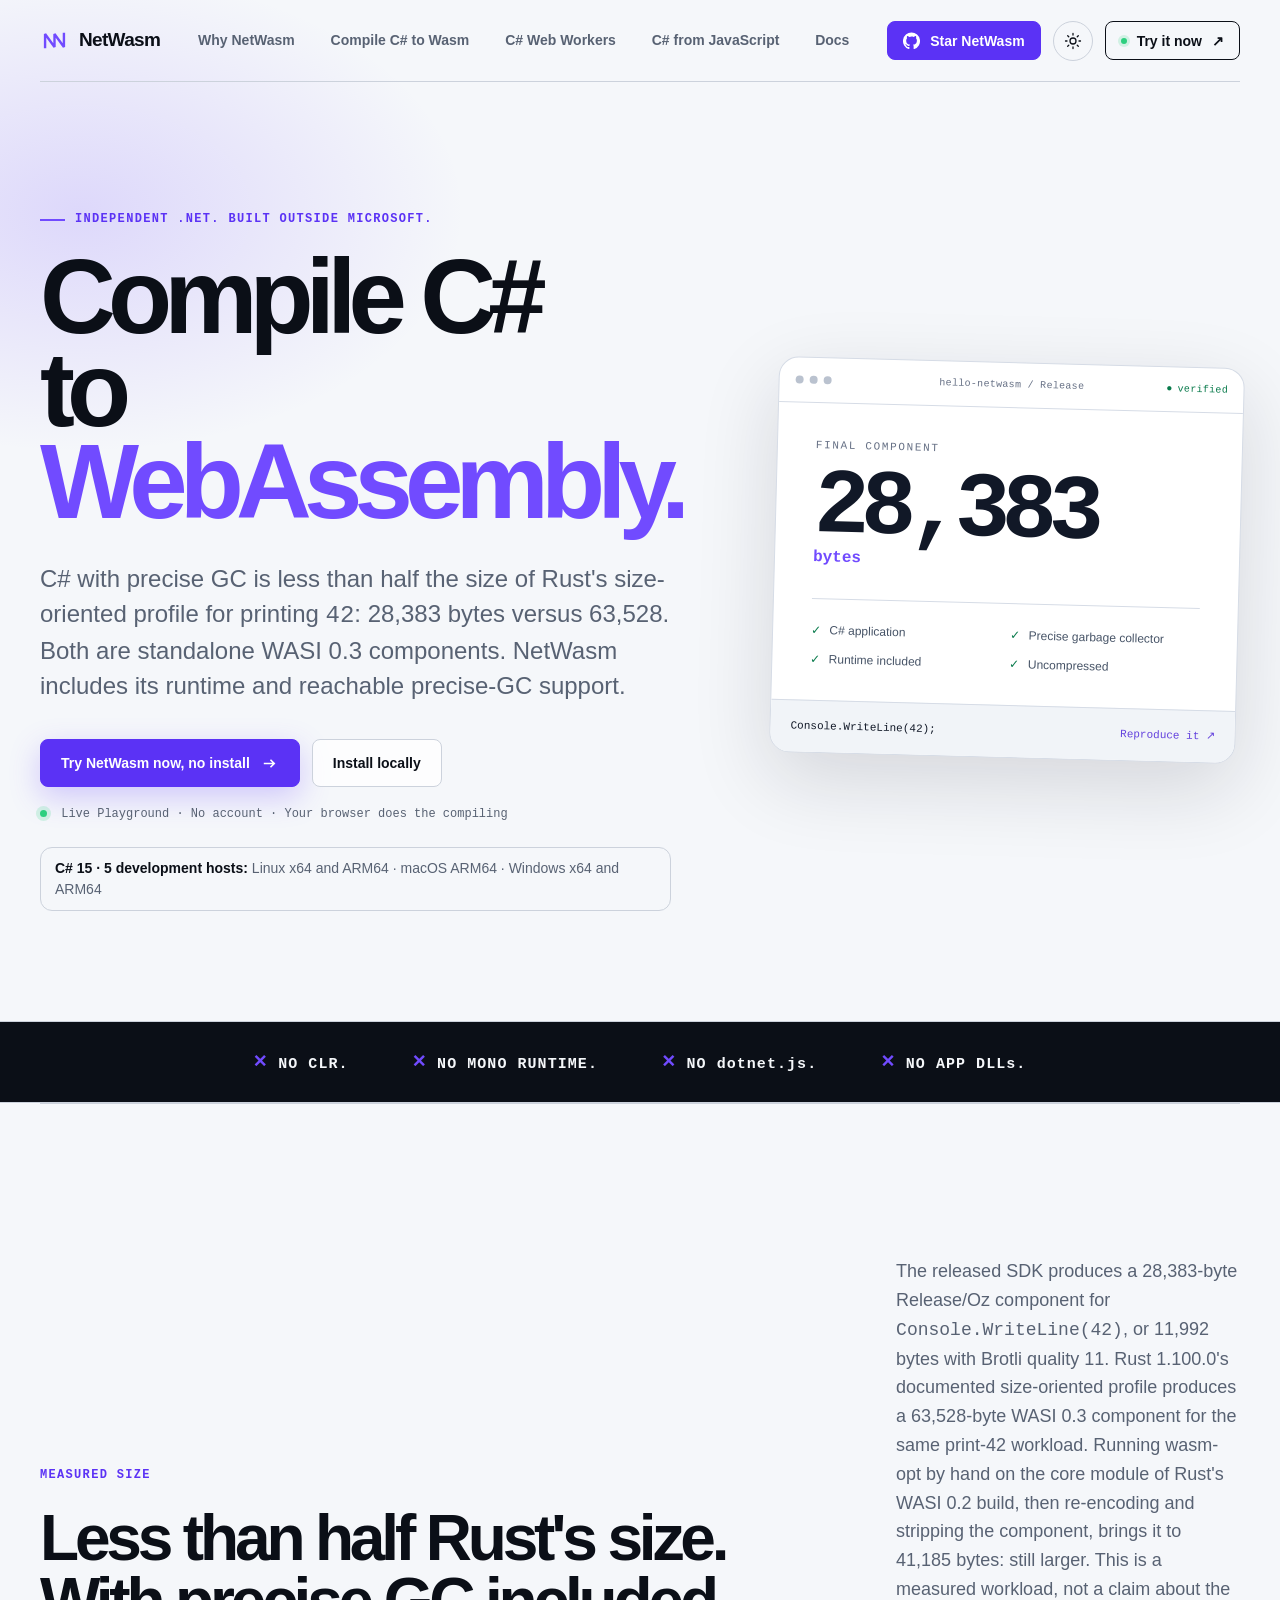
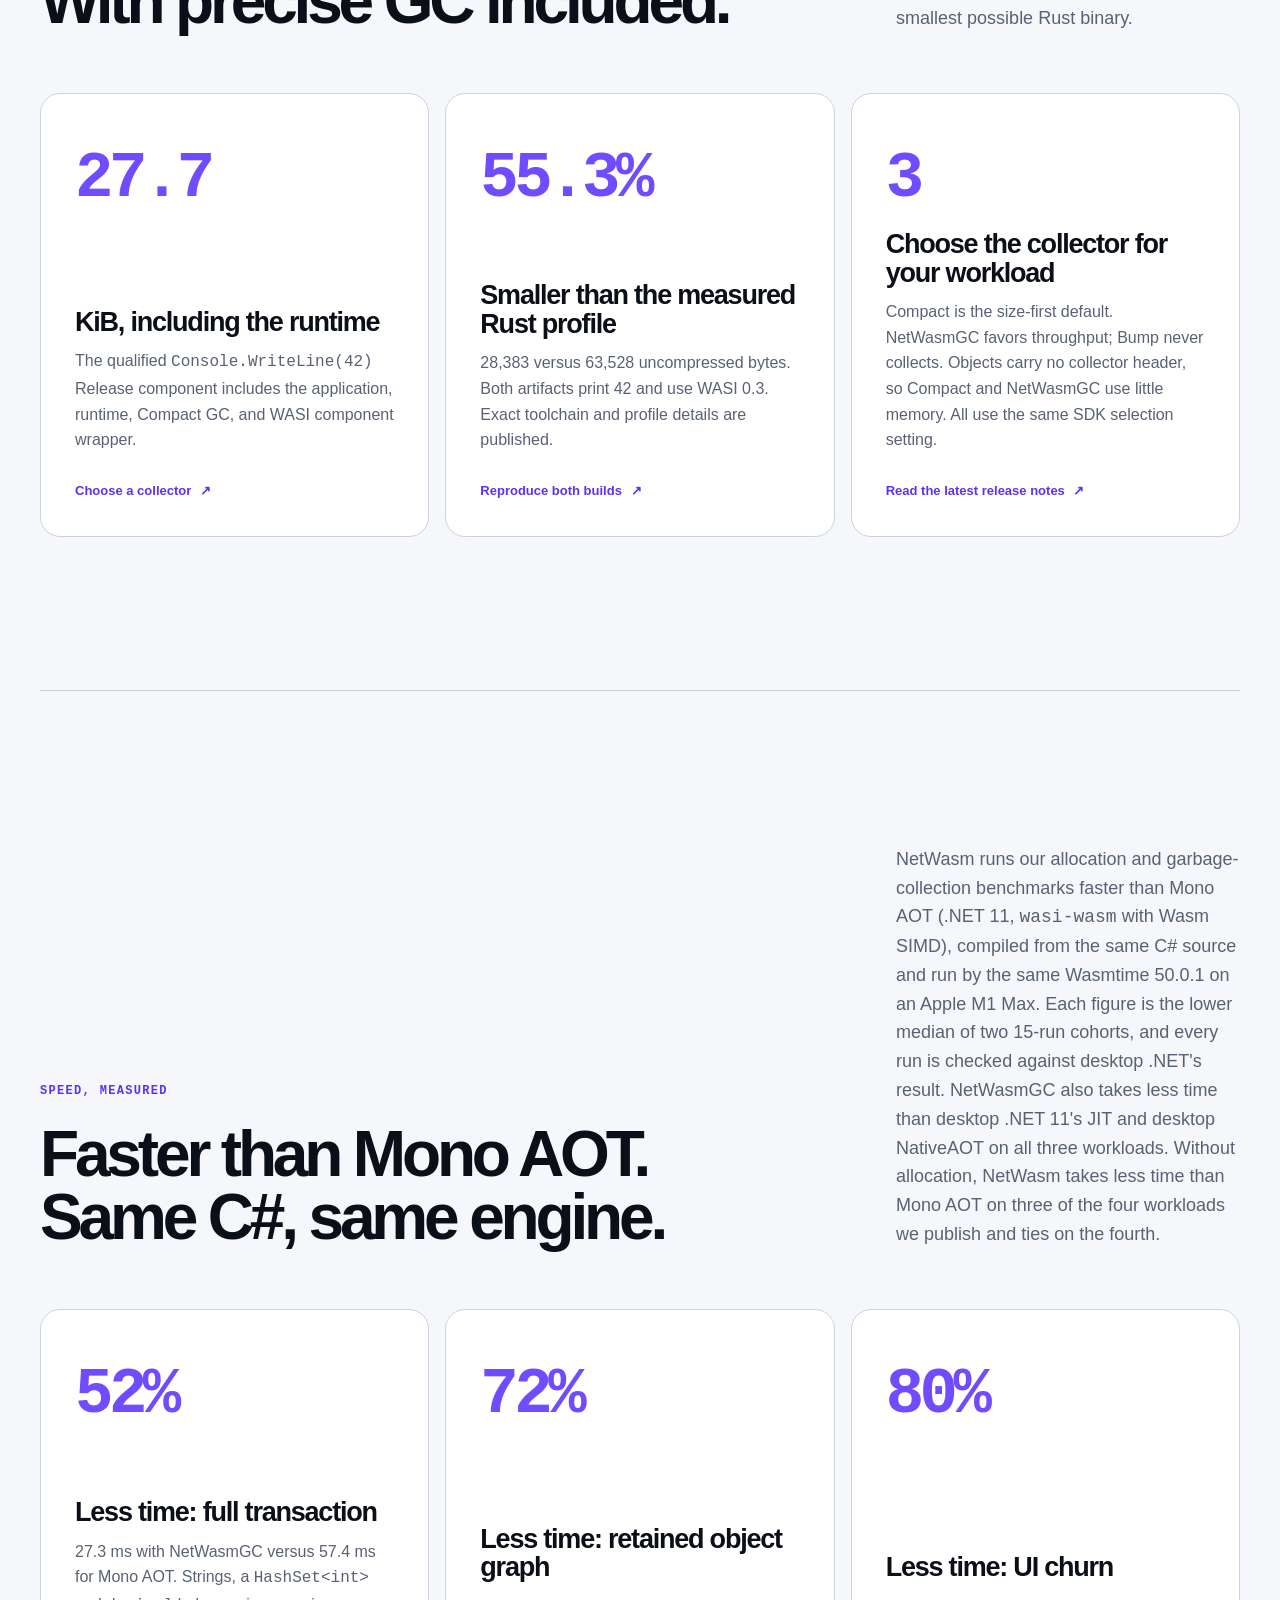
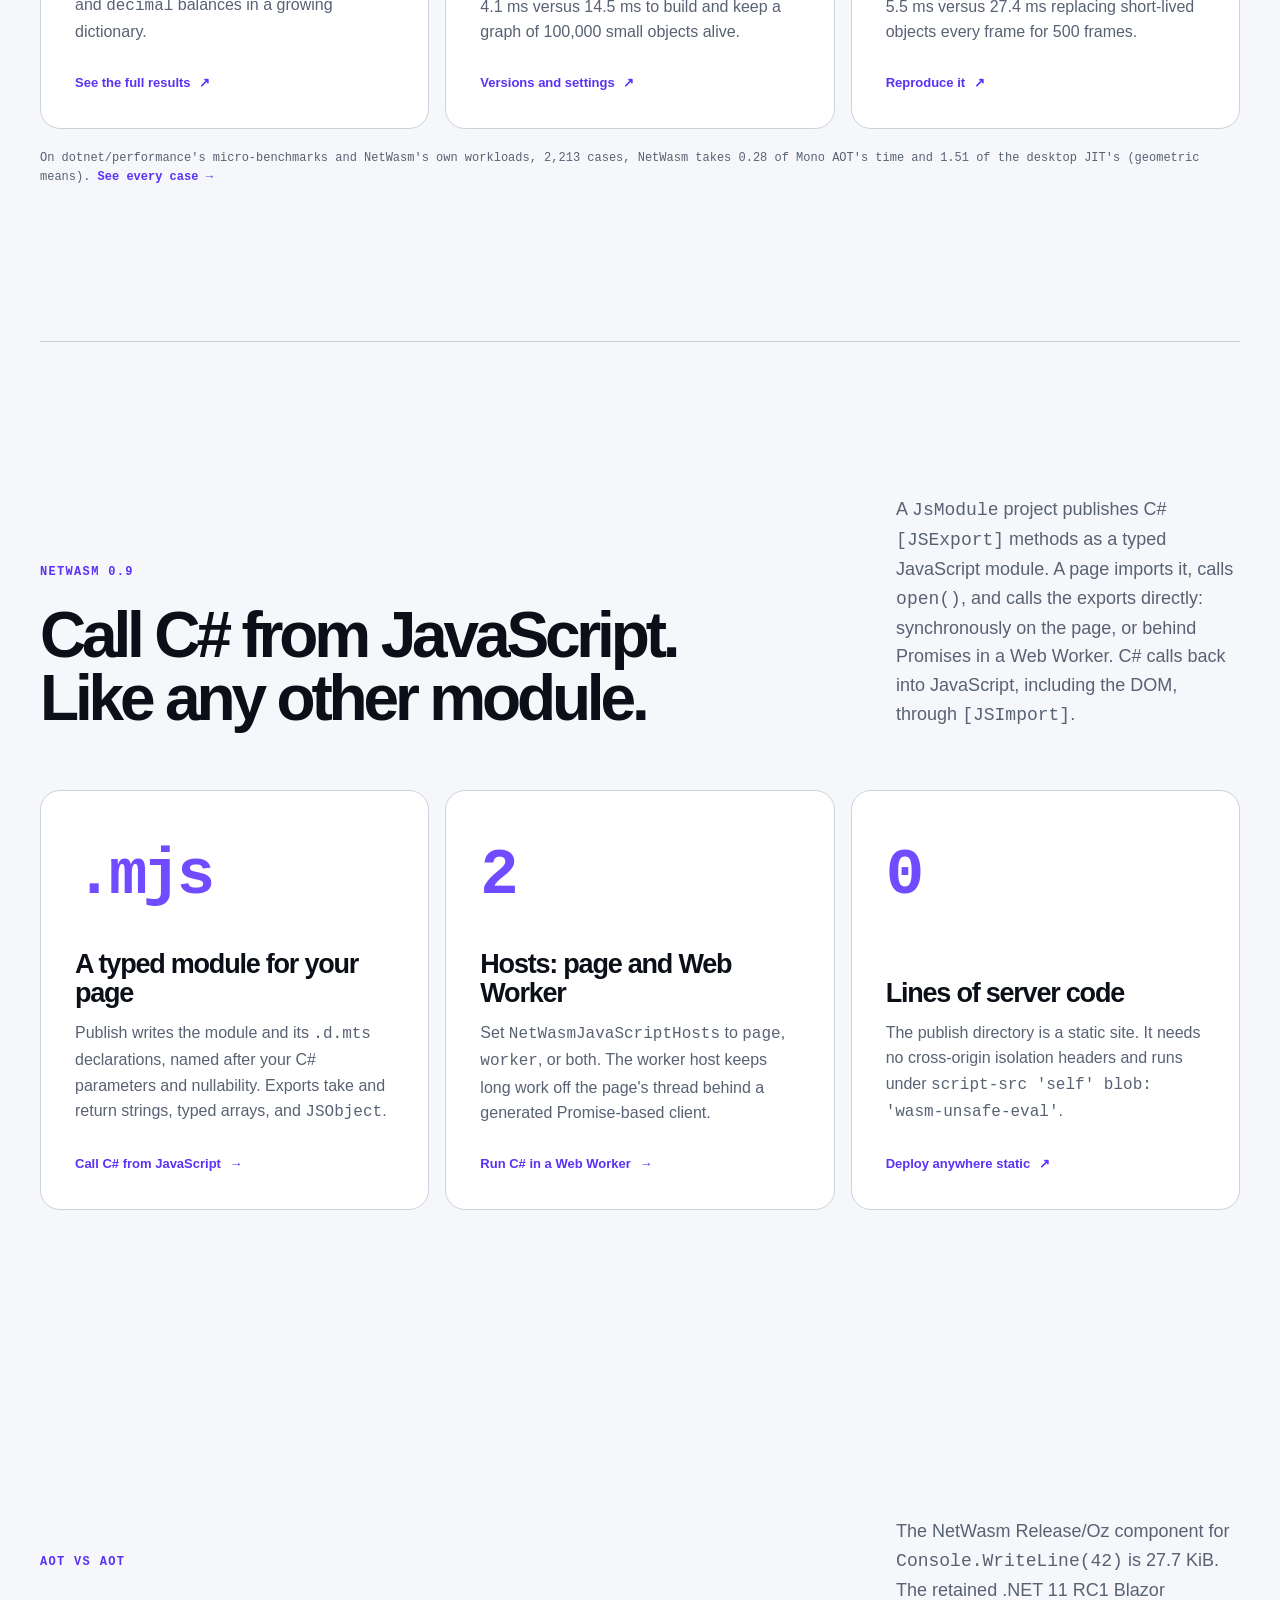
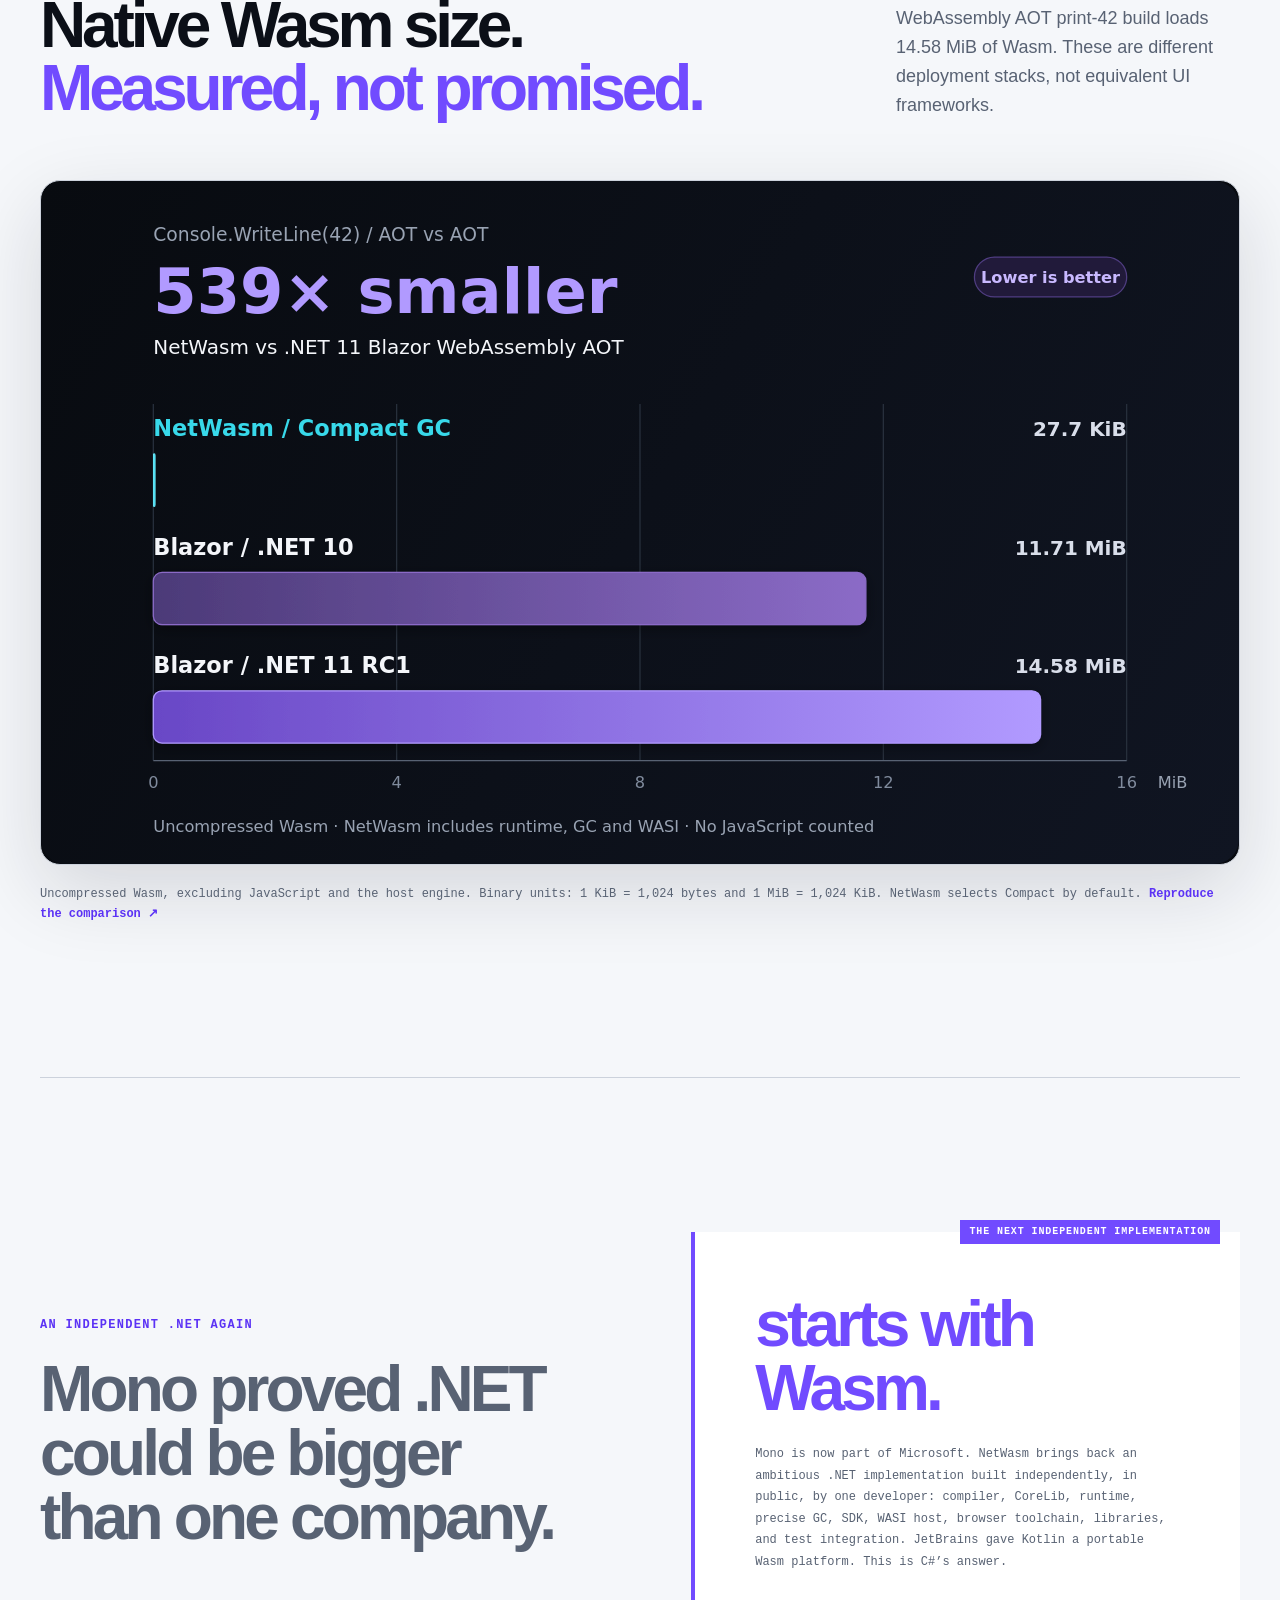
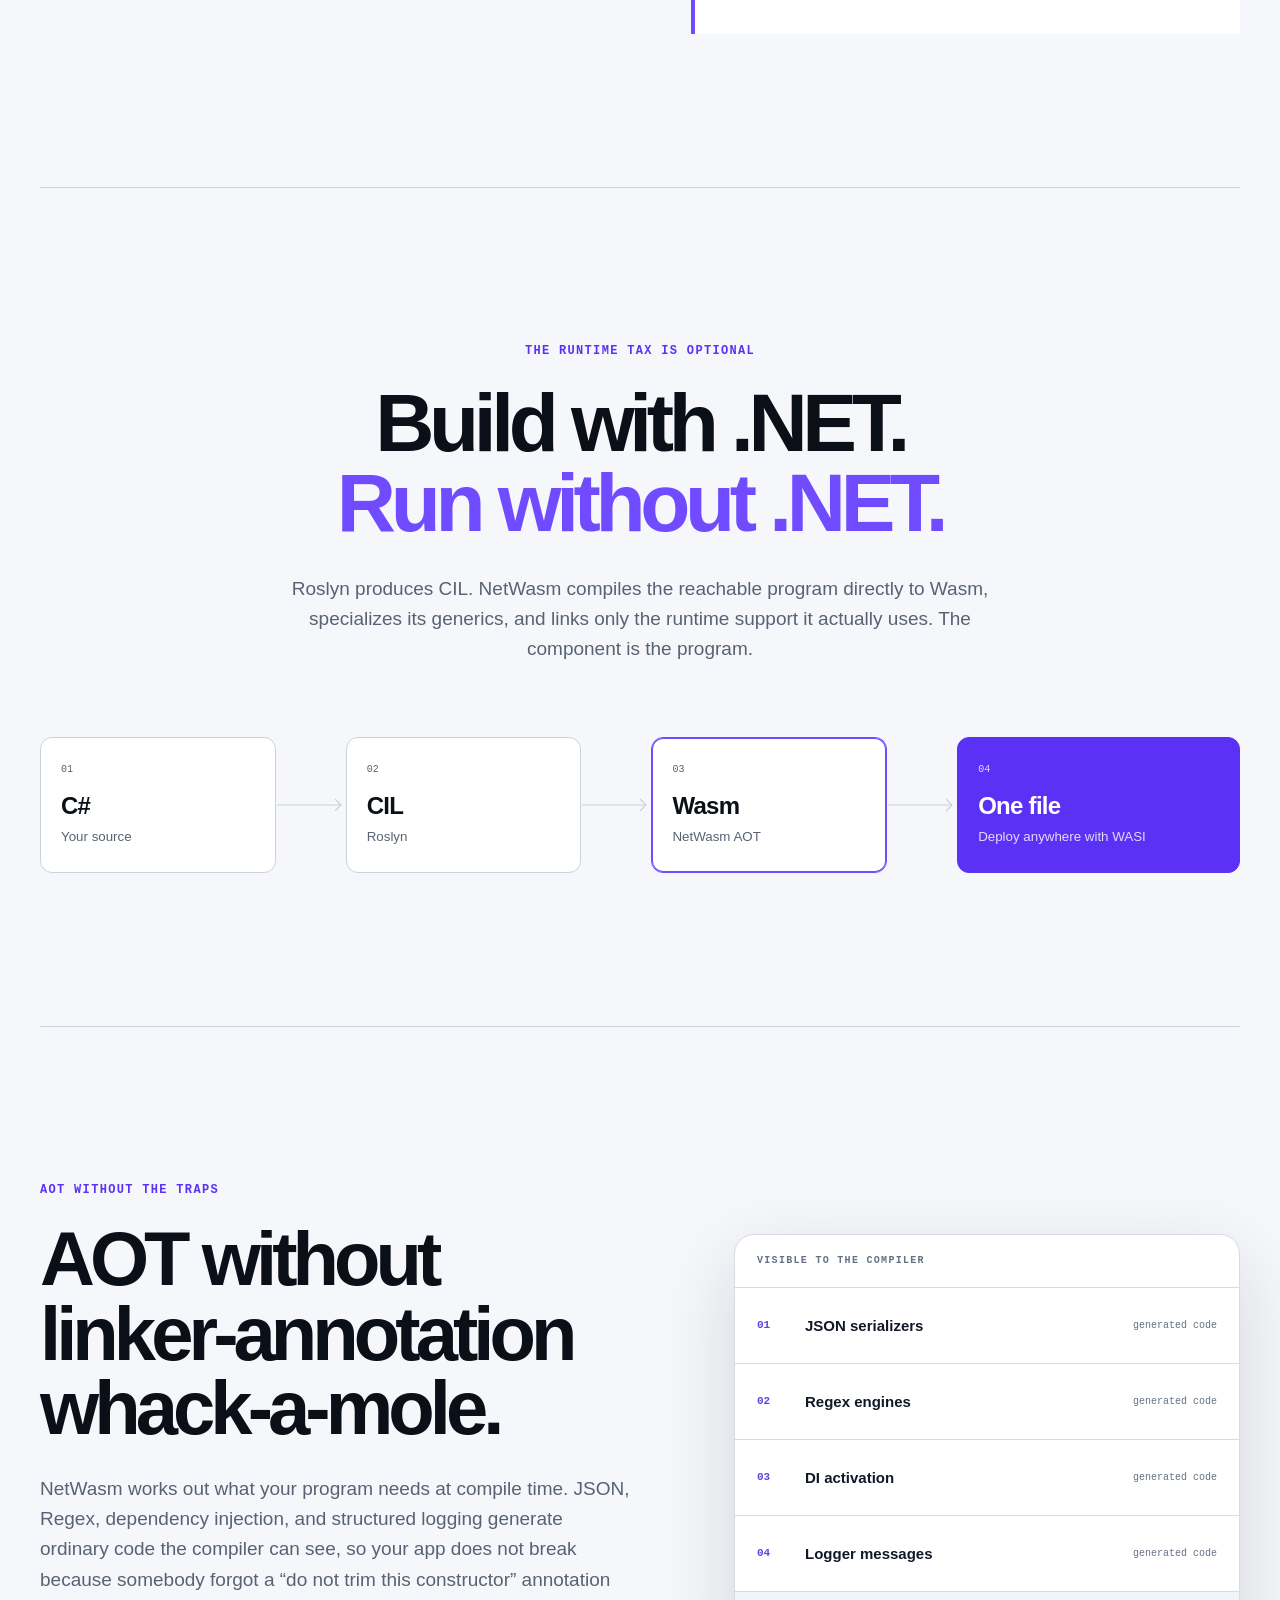
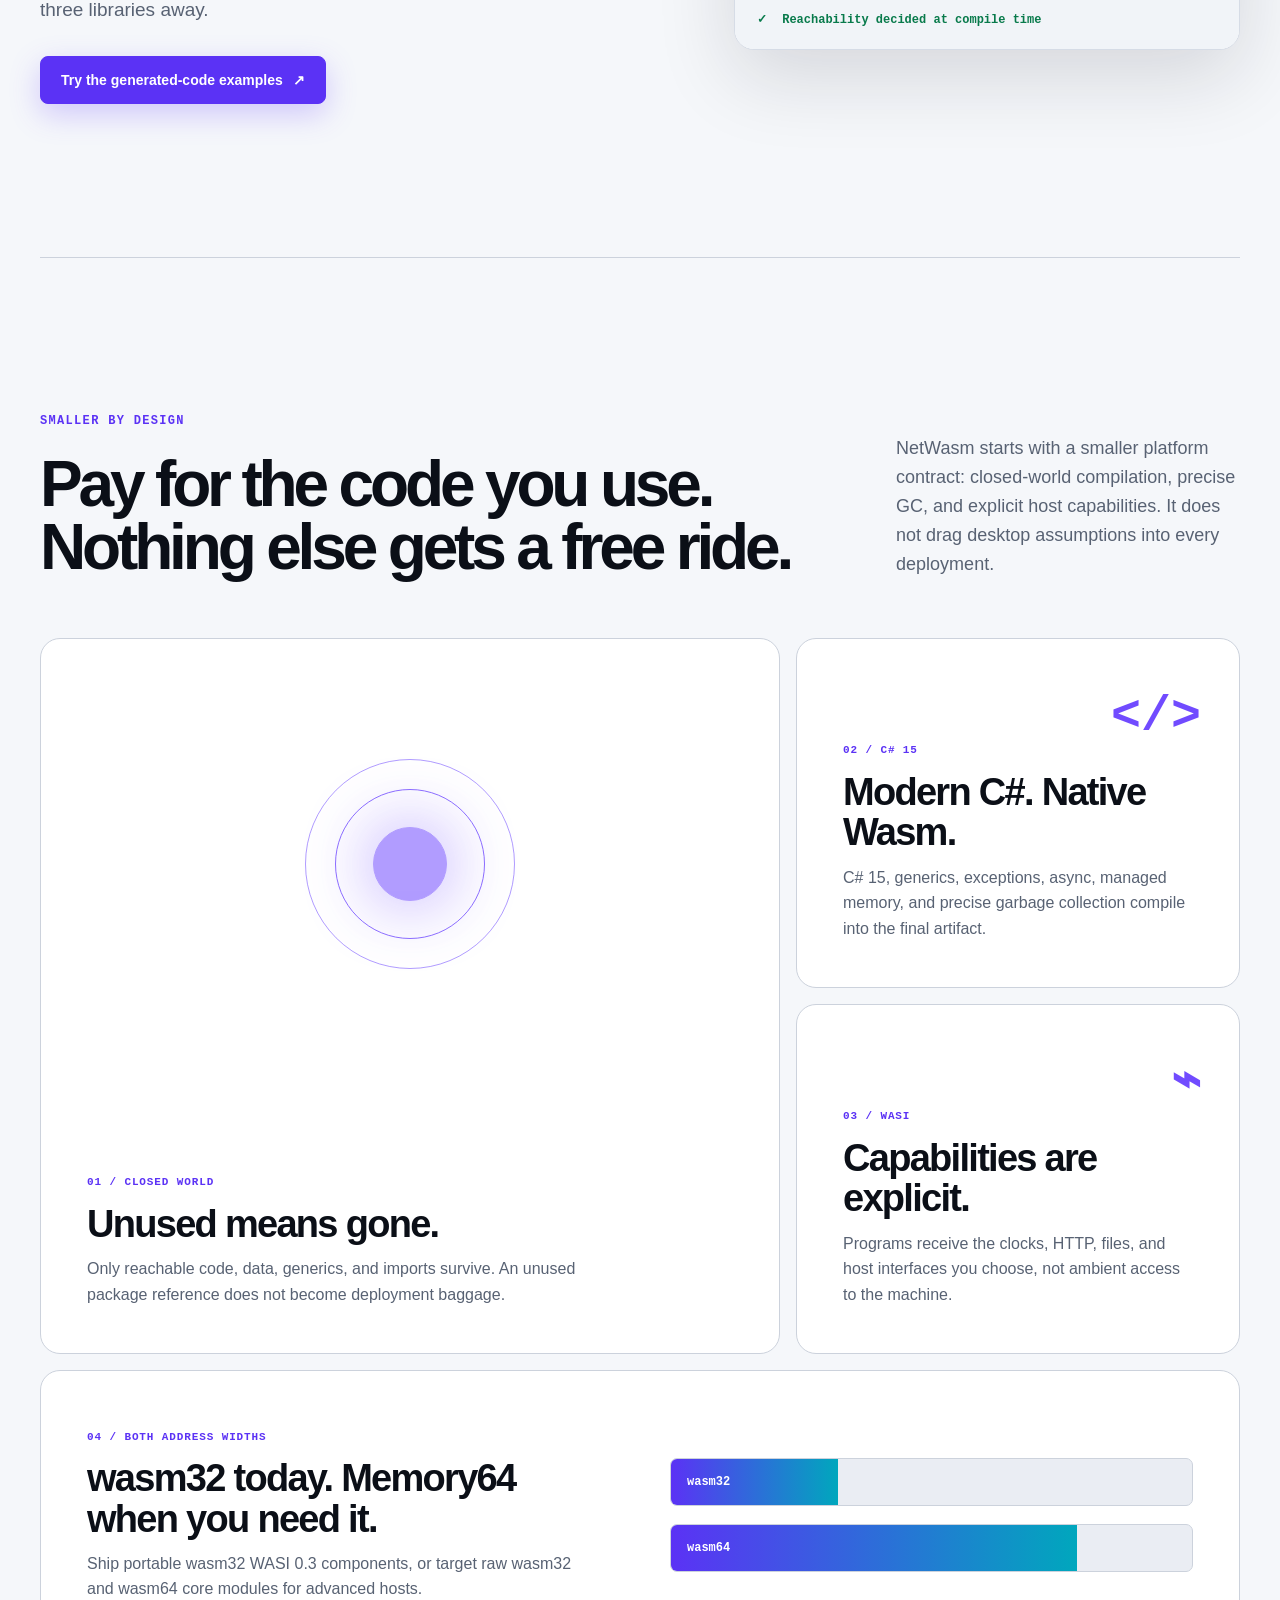
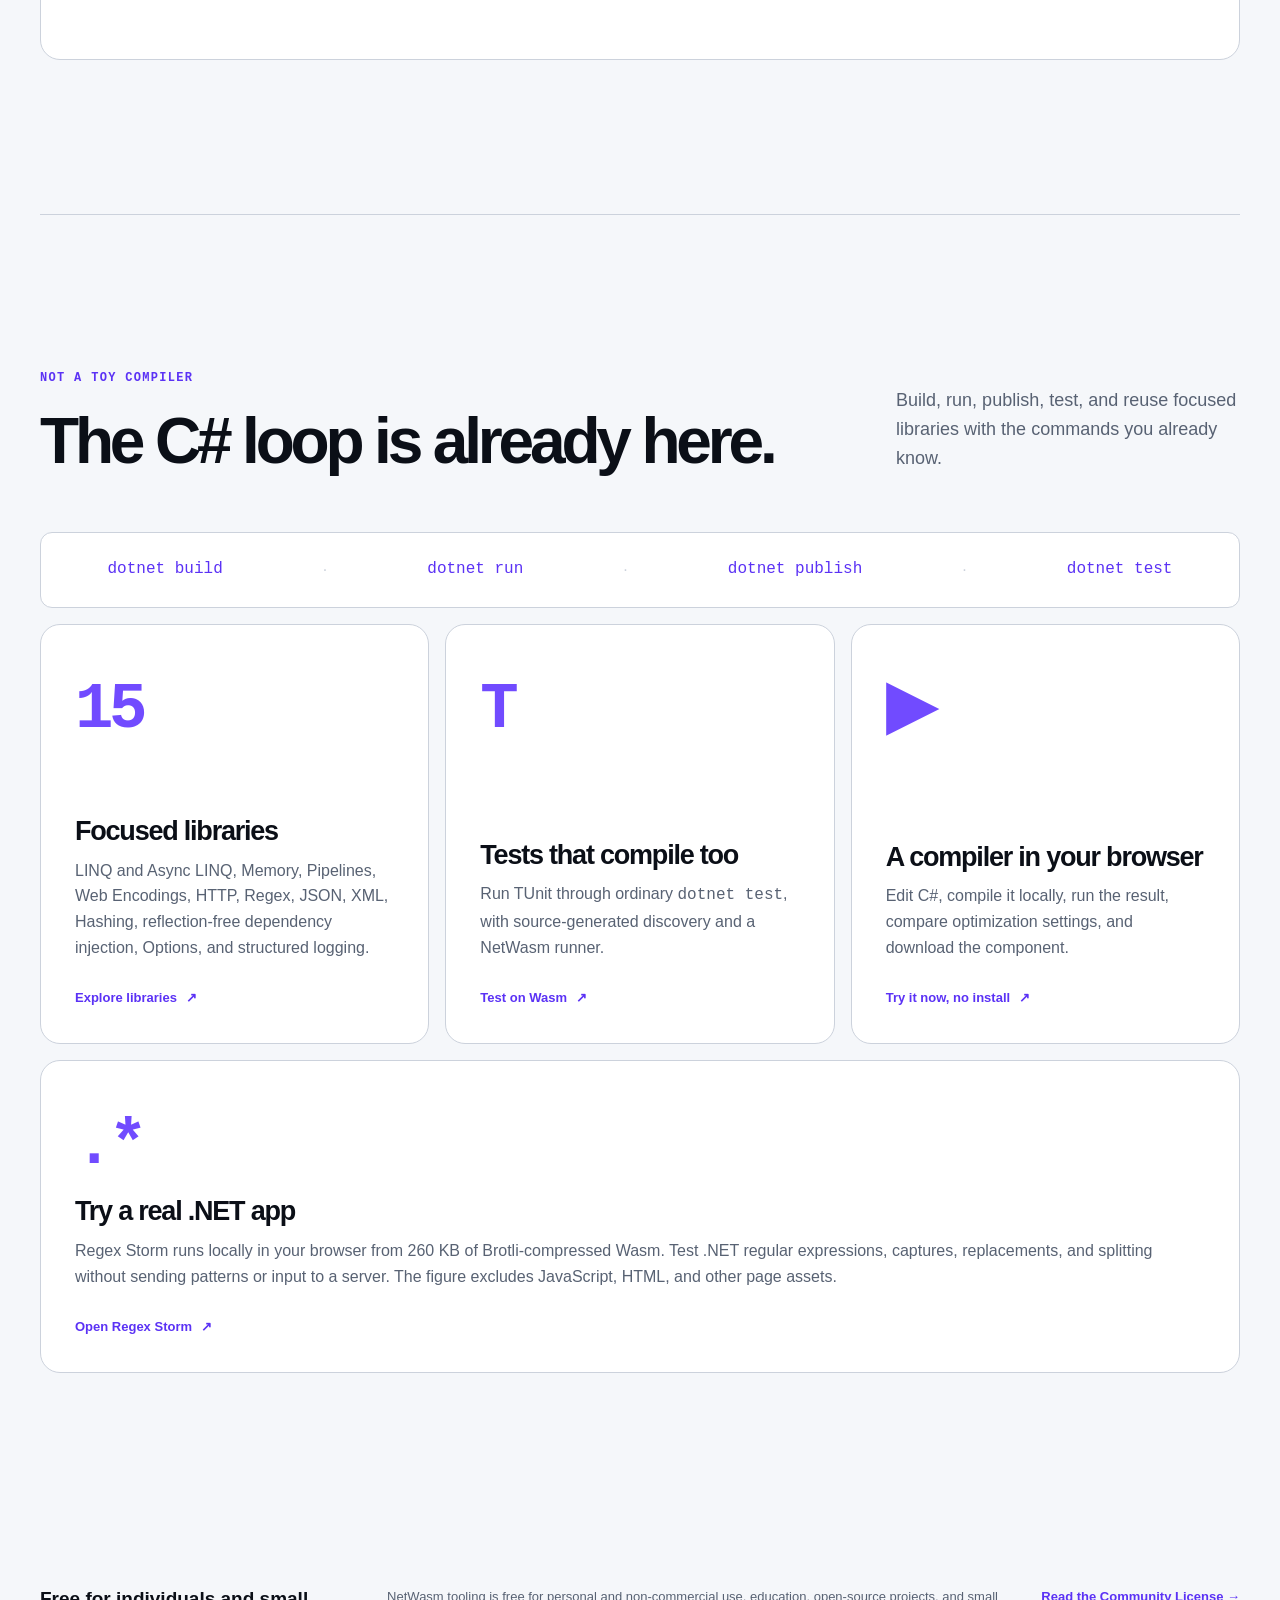
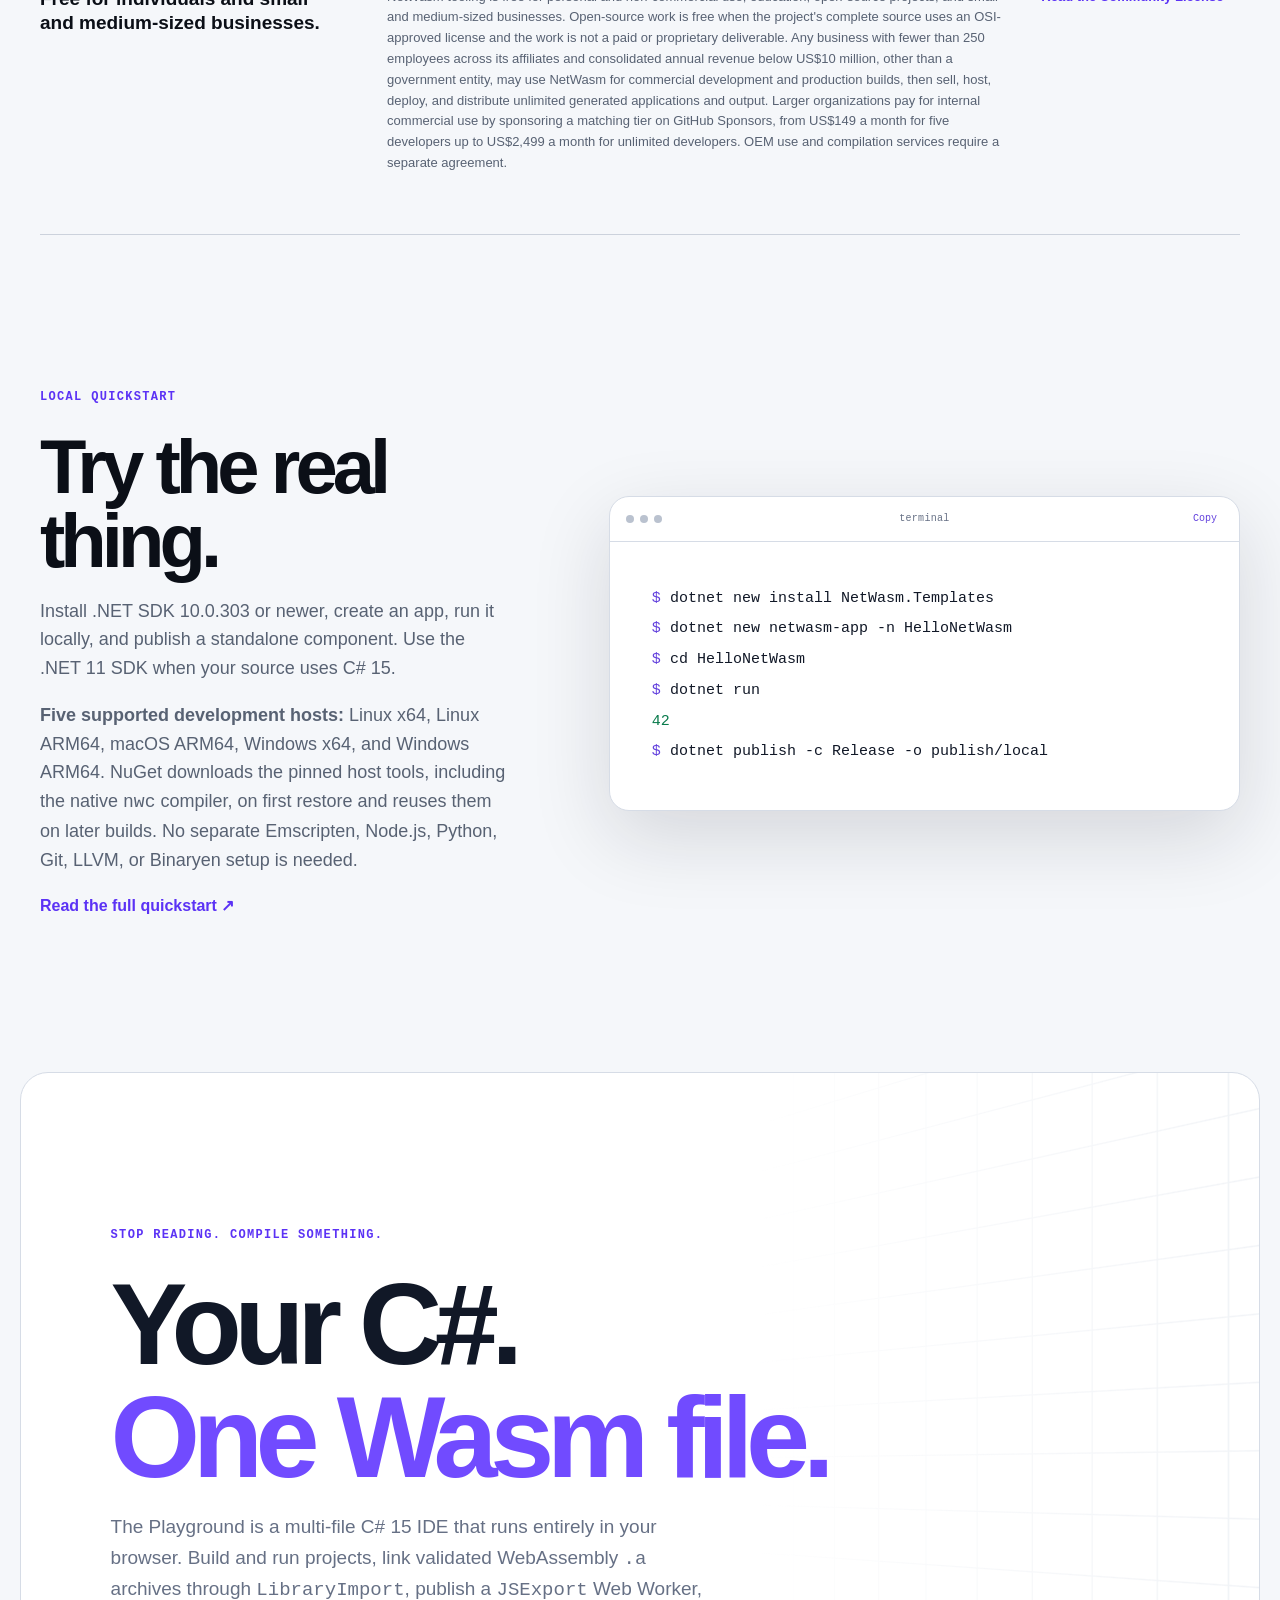
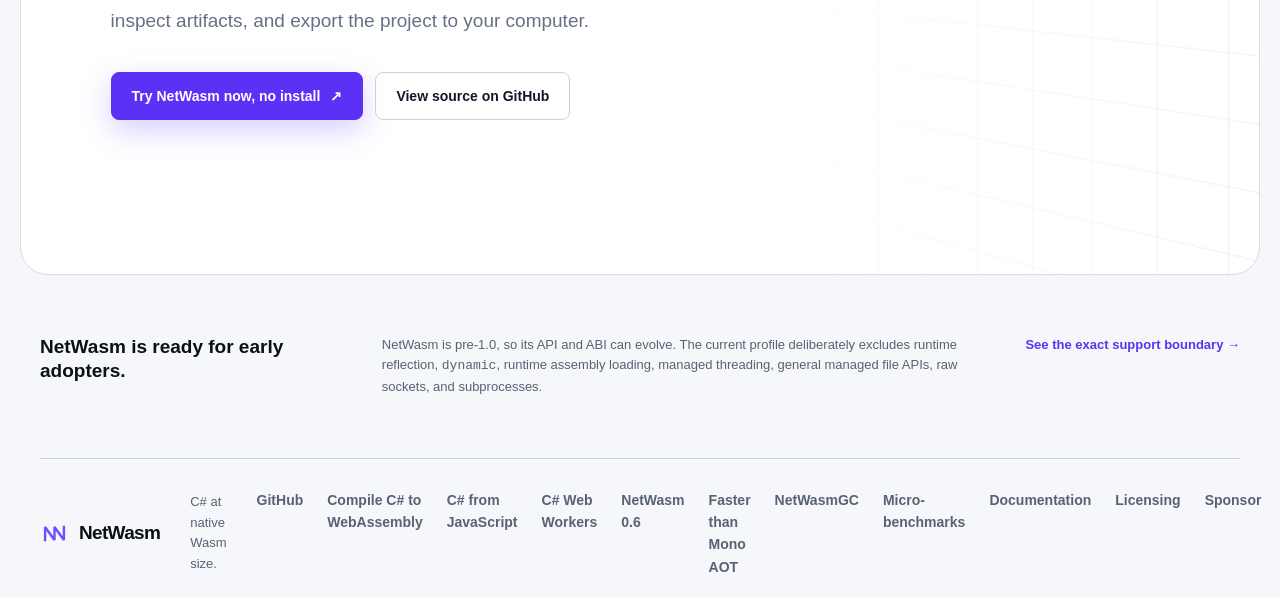
==== index.html @ 814c624f "The allocation workloads re-timed on NetWasm 0.14.0: 27.3, 4.1 and 5.5 ms with NetWasmGC against Mon" ====
<!doctype html>
<html lang="en">
  <head>
    <meta charset="utf-8">
    <meta name="viewport" content="width=device-width, initial-scale=1">
    <meta name="theme-color" content="#080b10" media="(prefers-color-scheme: dark)">
    <meta name="theme-color" content="#f6f8fb" media="(prefers-color-scheme: light)">
    <meta name="description" content="Compile C# and .NET CIL to small, standalone WebAssembly modules and WASI components with NetWasm's independent compiler, runtime, CoreLib, and SDK.">
    <meta property="og:type" content="website">
    <meta property="og:title" content="NetWasm: Compile C# to WebAssembly at native Wasm size">
    <meta property="og:description" content="C# with precise GC: 28,383 bytes for printing 42, less than half the measured Rust size profile. Compile standalone WebAssembly with NetWasm.">
    <meta property="og:url" content="https://www.netwasm.com/">
    <meta property="og:image" content="https://www.netwasm.com/og-card-wasi03.png">
    <meta name="twitter:card" content="summary_large_image">
    <meta name="twitter:title" content="NetWasm: Compile C# to WebAssembly at native Wasm size">
    <meta name="twitter:description" content="C# with precise GC: 28,383 bytes for printing 42, less than half the measured Rust size profile. Compile standalone WebAssembly with NetWasm.">
    <meta name="twitter:image" content="https://www.netwasm.com/og-card-wasi03.png">
    <link rel="canonical" href="https://www.netwasm.com/">
    <link rel="icon" href="favicon.svg" type="image/svg+xml" sizes="any">
    <link rel="icon" href="favicon-32.png" type="image/png" sizes="32x32">
    <link rel="apple-touch-icon" href="apple-touch-icon.png" sizes="180x180">
    <link rel="preconnect" href="https://github.com">
    <title>NetWasm: Compile C# to WebAssembly at native Wasm size</title>
    <script type="application/ld+json">
      {
        "@context": "https://schema.org",
        "@type": "SoftwareApplication",
        "@id": "https://www.netwasm.com/#software",
        "name": "NetWasm",
        "applicationCategory": "DeveloperApplication",
        "operatingSystem": "Linux, macOS, Windows",
        "description": "NetWasm compiles C# and .NET CIL to small, standalone WebAssembly modules and WASI components.",
        "url": "https://www.netwasm.com/",
        "downloadUrl": "https://www.nuget.org/packages/NetWasm.Templates",
        "codeRepository": "https://github.com/zion-sati/NetWasm",
        "sameAs": [
          "https://github.com/zion-sati/NetWasm",
          "https://playground.netwasm.com/"
        ]
      }
    </script>
    <link rel="stylesheet" href="styles.css">
    <script src="site.js" defer></script>
  </head>
  <body>
    <a class="skip-link" href="#main">Skip to content</a>

    <header class="site-header">
      <a class="brand" href="#top" aria-label="NetWasm home">
        <svg class="brand-mark" viewBox="0 0 40 40" aria-hidden="true">
          <path d="M7 29V11l13 18V11l13 18V11"/>
        </svg>
        <span>NetWasm</span>
      </a>
      <nav aria-label="Primary navigation">
        <a href="#why">Why NetWasm</a>
        <a href="compile-csharp-to-webassembly/">Compile C# to Wasm</a>
        <a href="guides/csharp-web-worker/">C# Web Workers</a>
        <a href="guides/call-csharp-from-javascript/">C# from JavaScript</a>
        <a href="https://github.com/zion-sati/NetWasm/blob/main/docs/index.md" target="_blank" rel="noopener noreferrer">Docs</a>
      </nav>
      <div class="header-actions">
        <a class="button button-small github-star" href="https://github.com/zion-sati/NetWasm" target="_blank" rel="noopener noreferrer" aria-label="Star NetWasm on GitHub">
          <svg viewBox="0 0 24 24" aria-hidden="true"><path d="M12 .7a12 12 0 0 0-3.8 23.4c.6.1.8-.3.8-.6v-2.3c-3.3.7-4-1.4-4-1.4-.5-1.4-1.3-1.8-1.3-1.8-1.1-.7.1-.7.1-.7 1.2.1 1.8 1.2 1.8 1.2 1.1 1.8 2.8 1.3 3.5 1 .1-.8.4-1.3.8-1.6-2.6-.3-5.4-1.3-5.4-5.9 0-1.3.5-2.4 1.2-3.2-.1-.3-.5-1.5.1-3.1 0 0 1-.3 3.3 1.2A11.5 11.5 0 0 1 12 6.5c1 0 2 .1 3 .4 2.3-1.5 3.3-1.2 3.3-1.2.6 1.6.2 2.8.1 3.1.8.8 1.2 1.9 1.2 3.2 0 4.6-2.8 5.6-5.4 5.9.4.4.8 1.1.8 2.2v3.4c0 .3.2.7.8.6A12 12 0 0 0 12 .7Z"/></svg>
          <span>Star NetWasm</span>
        </a>
        <button class="theme-toggle" type="button" aria-label="Change color theme" title="Change color theme">
          <svg class="sun" viewBox="0 0 24 24" aria-hidden="true"><circle cx="12" cy="12" r="4"/><path d="M12 2v2M12 20v2M4.93 4.93l1.42 1.42M17.66 17.66l1.41 1.41M2 12h2M20 12h2M4.93 19.07l1.42-1.42M17.66 6.34l1.41-1.41"/></svg>
          <svg class="moon" viewBox="0 0 24 24" aria-hidden="true"><path d="M20.4 15.5A9 9 0 0 1 8.5 3.6 9 9 0 1 0 20.4 15.5Z"/></svg>
        </button>
        <a class="button button-small playground-link" href="https://playground.netwasm.com/" target="_blank" rel="noopener noreferrer"><i></i> Try it now <span aria-hidden="true">↗</span></a>
      </div>
    </header>

    <main id="main">
      <section class="hero" id="top">
        <div class="hero-glow" aria-hidden="true"></div>
        <div class="hero-copy">
          <p class="eyebrow"><span></span> Independent .NET. Built outside Microsoft.</p>
          <h1>Compile C#<br>to <em>WebAssembly.</em></h1>
          <p class="hero-lede">C# with precise GC is less than half the size of Rust's size-oriented profile for printing <code>42</code>: 28,383 bytes versus 63,528. Both are standalone WASI 0.3 components. NetWasm includes its runtime and reachable precise-GC support.</p>
          <div class="hero-actions">
            <a class="button button-primary" href="https://playground.netwasm.com/" target="_blank" rel="noopener noreferrer">
              Try NetWasm now, no install
              <svg viewBox="0 0 20 20" aria-hidden="true"><path d="M4 10h11M11 6l4 4-4 4"/></svg>
            </a>
            <a class="button button-quiet" href="#quickstart">Install locally</a>
          </div>
          <p class="hero-note"><span class="pulse"></span> Live Playground · No account · Your browser does the compiling</p>
          <p class="hero-hosts"><strong>C# 15 · 5 development hosts:</strong> Linux x64 and ARM64 · macOS ARM64 · Windows x64 and ARM64</p>
        </div>

        <div class="proof-card" aria-label="NetWasm Hello World artifact size">
          <div class="proof-topline">
            <span class="traffic"><i></i><i></i><i></i></span>
            <span>hello-netwasm / Release</span>
            <span class="proof-status">verified</span>
          </div>
          <div class="proof-body">
            <p class="proof-label">FINAL COMPONENT</p>
            <p class="proof-number">28,383</p>
            <p class="proof-unit">bytes</p>
            <div class="proof-rule"></div>
            <ul>
              <li><span>✓</span> C# application</li>
              <li><span>✓</span> Precise garbage collector</li>
              <li><span>✓</span> Runtime included</li>
              <li><span>✓</span> Uncompressed</li>
            </ul>
          </div>
          <div class="proof-footer">
            <code>Console.WriteLine(42);</code>
            <a href="https://github.com/zion-sati/NetWasm/blob/main/docs/size-and-methodology.md" target="_blank" rel="noopener noreferrer">Reproduce it ↗</a>
          </div>
        </div>
      </section>

      <section class="manifesto" aria-label="Runtime requirements">
        <p>NO CLR.</p>
        <p>NO MONO RUNTIME.</p>
        <p>NO <code>dotnet.js</code>.</p>
        <p>NO APP DLLs.</p>
      </section>

      <section class="feature-section section" aria-labelledby="release-title">
        <div class="section-heading">
          <div>
            <p class="section-kicker">Measured size</p>
            <h2 id="release-title">Less than half Rust's size.<br><span>With precise GC included.</span></h2>
          </div>
          <p>The released SDK produces a 28,383-byte Release/Oz component for <code>Console.WriteLine(42)</code>, or 11,992 bytes with Brotli quality 11. Rust 1.100.0's documented size-oriented profile produces a 63,528-byte WASI 0.3 component for the same print-42 workload. Running wasm-opt by hand on the core module of Rust's WASI 0.2 build, then re-encoding and stripping the component, brings it to 41,185 bytes: still larger. This is a measured workload, not a claim about the smallest possible Rust binary.</p>
        </div>
        <div class="ecosystem-grid">
          <a class="ecosystem-card" href="https://github.com/zion-sati/NetWasm/blob/main/docs/runtime-garbage-collection.md" target="_blank" rel="noopener noreferrer">
            <span class="ecosystem-number">27.7</span>
            <h3>KiB, including the runtime</h3>
            <p>The qualified <code>Console.WriteLine(42)</code> Release component includes the application, runtime, Compact GC, and WASI component wrapper.</p>
            <strong>Choose a collector <span>↗</span></strong>
          </a>
          <a class="ecosystem-card" href="https://github.com/zion-sati/NetWasm/blob/main/docs/size-and-methodology.md" target="_blank" rel="noopener noreferrer">
            <span class="ecosystem-number">55.3%</span>
            <h3>Smaller than the measured Rust profile</h3>
            <p>28,383 versus 63,528 uncompressed bytes. Both artifacts print 42 and use WASI 0.3. Exact toolchain and profile details are published.</p>
            <strong>Reproduce both builds <span>↗</span></strong>
          </a>
          <a class="ecosystem-card" href="https://github.com/zion-sati/NetWasm/releases/latest" target="_blank" rel="noopener noreferrer">
            <span class="ecosystem-number">3</span>
            <h3>Choose the collector for your workload</h3>
            <p>Compact is the size-first default. NetWasmGC favors throughput; Bump never collects. Objects carry no collector header, so Compact and NetWasmGC use little memory. All use the same SDK selection setting.</p>
            <strong>Read the latest release notes <span>↗</span></strong>
          </a>
        </div>
      </section>

      <section class="feature-section section" aria-labelledby="mono-title">
        <div class="section-heading">
          <div>
            <p class="section-kicker">Speed, measured</p>
            <h2 id="mono-title">Faster than Mono AOT.<br><span>Same C#, same engine.</span></h2>
          </div>
          <p>NetWasm runs our allocation and garbage-collection benchmarks faster than Mono AOT (.NET 11, <code>wasi-wasm</code> with Wasm SIMD), compiled from the same C# source and run by the same Wasmtime 50.0.1 on an Apple M1 Max. Each figure is the lower median of two 15-run cohorts, and every run is checked against desktop .NET's result. NetWasmGC also takes less time than desktop .NET 11's JIT and desktop NativeAOT on all three workloads. Without allocation, NetWasm takes less time than Mono AOT on three of the four workloads we publish and ties on the fourth.</p>
        </div>
        <div class="ecosystem-grid">
          <a class="ecosystem-card" href="https://github.com/zion-sati/NetWasm/blob/main/docs/performance.md" target="_blank" rel="noopener noreferrer">
            <span class="ecosystem-number">52%</span>
            <h3>Less time: full transaction</h3>
            <p>27.3 ms with NetWasmGC versus 57.4 ms for Mono AOT. Strings, a <code>HashSet&lt;int&gt;</code> and <code>decimal</code> balances in a growing dictionary.</p>
            <strong>See the full results <span>↗</span></strong>
          </a>
          <a class="ecosystem-card" href="https://github.com/zion-sati/NetWasm/blob/main/docs/performance.md" target="_blank" rel="noopener noreferrer">
            <span class="ecosystem-number">72%</span>
            <h3>Less time: retained object graph</h3>
            <p>4.1 ms versus 14.5 ms to build and keep a graph of 100,000 small objects alive.</p>
            <strong>Versions and settings <span>↗</span></strong>
          </a>
          <a class="ecosystem-card" href="https://github.com/zion-sati/NetWasm/blob/main/docs/performance.md#reproduce" target="_blank" rel="noopener noreferrer">
            <span class="ecosystem-number">80%</span>
            <h3>Less time: UI churn</h3>
            <p>5.5 ms versus 27.4 ms replacing short-lived objects every frame for 500 frames.</p>
            <strong>Reproduce it <span>↗</span></strong>
          </a>
        </div>
        <p class="comparison-note">On dotnet/performance's micro-benchmarks and NetWasm's own workloads, 2,213 cases, NetWasm takes 0.28 of Mono AOT's time and 1.51 of the desktop JIT's (geometric means). <a href="micro-benchmarks/">See every case →</a></p>
      </section>

      <section class="feature-section section" aria-labelledby="modules-title">
        <div class="section-heading">
          <div>
            <p class="section-kicker">NetWasm 0.9</p>
            <h2 id="modules-title">Call C# from JavaScript.<br><span>Like any other module.</span></h2>
          </div>
          <p>A <code>JsModule</code> project publishes C# <code>[JSExport]</code> methods as a typed JavaScript module. A page imports it, calls <code>open()</code>, and calls the exports directly: synchronously on the page, or behind Promises in a Web Worker. C# calls back into JavaScript, including the DOM, through <code>[JSImport]</code>.</p>
        </div>
        <div class="ecosystem-grid">
          <a class="ecosystem-card" href="guides/call-csharp-from-javascript/">
            <span class="ecosystem-number">.mjs</span>
            <h3>A typed module for your page</h3>
            <p>Publish writes the module and its <code>.d.mts</code> declarations, named after your C# parameters and nullability. Exports take and return strings, typed arrays, and <code>JSObject</code>.</p>
            <strong>Call C# from JavaScript <span>→</span></strong>
          </a>
          <a class="ecosystem-card" href="guides/csharp-web-worker/">
            <span class="ecosystem-number">2</span>
            <h3>Hosts: page and Web Worker</h3>
            <p>Set <code>NetWasmJavaScriptHosts</code> to <code>page</code>, <code>worker</code>, or both. The worker host keeps long work off the page's thread behind a generated Promise-based client.</p>
            <strong>Run C# in a Web Worker <span>→</span></strong>
          </a>
          <a class="ecosystem-card" href="https://github.com/zion-sati/NetWasm/blob/main/docs/javascript-interop.md#serve-the-published-files" target="_blank" rel="noopener noreferrer">
            <span class="ecosystem-number">0</span>
            <h3>Lines of server code</h3>
            <p>The publish directory is a static site. It needs no cross-origin isolation headers and runs under <code>script-src 'self' blob: 'wasm-unsafe-eval'</code>.</p>
            <strong>Deploy anywhere static <span>↗</span></strong>
          </a>
        </div>
      </section>

      <section class="size-comparison section" aria-labelledby="size-comparison-title">
        <div class="section-heading">
          <div>
            <p class="section-kicker">AOT vs AOT</p>
            <h2 id="size-comparison-title">Native Wasm size.<br><span>Measured, not promised.</span></h2>
          </div>
          <p>The NetWasm Release/Oz component for <code>Console.WriteLine(42)</code> is 27.7 KiB. The retained .NET 11 RC1 Blazor WebAssembly AOT print-42 build loads 14.58 MiB of Wasm. These are different deployment stacks, not equivalent UI frameworks.</p>
        </div>
        <a class="comparison-chart" href="https://github.com/zion-sati/NetWasm/blob/main/docs/size-and-methodology.md#blazor-webassembly-aot-printing-42" target="_blank" rel="noopener noreferrer" aria-label="Read the reproducible AOT size comparison methodology">
          <img src="aot-console42-size-wasi03.svg" width="960" height="548" alt="Uncompressed AOT Wasm: NetWasm with Compact GC is 27.7 KiB, Blazor .NET 10 is 11.71 MiB, and Blazor .NET 11 RC1 is 14.58 MiB.">
        </a>
        <p class="comparison-note">Uncompressed Wasm, excluding JavaScript and the host engine. Binary units: 1 KiB = 1,024 bytes and 1 MiB = 1,024 KiB. NetWasm selects Compact by default. <a href="https://github.com/zion-sati/NetWasm/blob/main/docs/size-and-methodology.md#blazor-webassembly-aot-printing-42" target="_blank" rel="noopener noreferrer">Reproduce the comparison <span aria-hidden="true">↗</span></a></p>
      </section>

      <section class="origin section" aria-label="NetWasm independence">
        <div class="origin-lead">
          <p class="section-kicker">An independent .NET again</p>
          <h2>Mono proved .NET could be bigger than one company.</h2>
        </div>
        <div class="origin-punch">
          <span>THE NEXT INDEPENDENT IMPLEMENTATION</span>
          <h2>starts with Wasm.</h2>
          <p>Mono is now part of Microsoft. NetWasm brings back an ambitious .NET implementation built independently, in public, by one developer: compiler, CoreLib, runtime, precise GC, SDK, WASI host, browser toolchain, libraries, and test integration. JetBrains gave Kotlin a portable Wasm platform. This is C#’s answer.</p>
        </div>
      </section>

      <section class="statement section" id="why">
        <p class="section-kicker">The runtime tax is optional</p>
        <h2>Build with .NET.<br><span>Run without .NET.</span></h2>
        <p class="statement-copy">Roslyn produces CIL. NetWasm compiles the reachable program directly to Wasm, specializes its generics, and links only the runtime support it actually uses. The component is the program.</p>

        <div class="flow" role="img" aria-label="C# source flows through Roslyn and NetWasm into one standalone WebAssembly component">
          <div class="flow-node"><span>01</span><strong>C#</strong><small>Your source</small></div>
          <svg viewBox="0 0 70 16" aria-hidden="true"><path d="M1 8h64M59 2l6 6-6 6"/></svg>
          <div class="flow-node"><span>02</span><strong>CIL</strong><small>Roslyn</small></div>
          <svg viewBox="0 0 70 16" aria-hidden="true"><path d="M1 8h64M59 2l6 6-6 6"/></svg>
          <div class="flow-node flow-node-accent"><span>03</span><strong>Wasm</strong><small>NetWasm AOT</small></div>
          <svg viewBox="0 0 70 16" aria-hidden="true"><path d="M1 8h64M59 2l6 6-6 6"/></svg>
          <div class="flow-node flow-node-final"><span>04</span><strong>One file</strong><small>Deploy anywhere with WASI</small></div>
        </div>
      </section>

      <section class="aot-section section" aria-labelledby="aot-title">
        <div class="aot-copy">
          <p class="section-kicker">AOT without the traps</p>
          <h2 id="aot-title">AOT without linker-annotation whack-a-mole.</h2>
          <p>NetWasm works out what your program needs at compile time. JSON, Regex, dependency injection, and structured logging generate ordinary code the compiler can see, so your app does not break because somebody forgot a “do not trim this constructor” annotation three libraries away.</p>
          <a class="button button-primary" href="https://playground.netwasm.com/" target="_blank" rel="noopener noreferrer">Try the generated-code examples <span aria-hidden="true">↗</span></a>
        </div>
        <div class="aot-proof" aria-label="How NetWasm keeps AOT dependencies visible">
          <p class="aot-proof-label">VISIBLE TO THE COMPILER</p>
          <div><span>01</span><strong>JSON serializers</strong><small>generated code</small></div>
          <div><span>02</span><strong>Regex engines</strong><small>generated code</small></div>
          <div><span>03</span><strong>DI activation</strong><small>generated code</small></div>
          <div><span>04</span><strong>Logger messages</strong><small>generated code</small></div>
          <p class="aot-result"><span>✓</span> Reachability decided at compile time</p>
        </div>
      </section>

      <section class="feature-section section">
        <div class="section-heading">
          <div>
            <p class="section-kicker">Smaller by design</p>
            <h2>Pay for the code you use.<br>Nothing else gets a free ride.</h2>
          </div>
          <p>NetWasm starts with a smaller platform contract: closed-world compilation, precise GC, and explicit host capabilities. It does not drag desktop assumptions into every deployment.</p>
        </div>

        <div class="feature-grid">
          <article class="feature feature-large">
            <div class="feature-icon feature-icon-rings" aria-hidden="true"><i></i><i></i><i></i></div>
            <p class="feature-index">01 / CLOSED WORLD</p>
            <h3>Unused means gone.</h3>
            <p>Only reachable code, data, generics, and imports survive. An unused package reference does not become deployment baggage.</p>
          </article>
          <article class="feature">
            <div class="feature-icon" aria-hidden="true">&lt;/&gt;</div>
            <p class="feature-index">02 / C# 15</p>
            <h3>Modern C#. Native Wasm.</h3>
            <p>C# 15, generics, exceptions, async, managed memory, and precise garbage collection compile into the final artifact.</p>
          </article>
          <article class="feature">
            <div class="feature-icon" aria-hidden="true">⌁</div>
            <p class="feature-index">03 / WASI</p>
            <h3>Capabilities are explicit.</h3>
            <p>Programs receive the clocks, HTTP, files, and host interfaces you choose, not ambient access to the machine.</p>
          </article>
          <article class="feature feature-wide">
            <div>
              <p class="feature-index">04 / BOTH ADDRESS WIDTHS</p>
              <h3>wasm32 today. Memory64 when you need it.</h3>
              <p>Ship portable wasm32 WASI 0.3 components, or target raw wasm32 and wasm64 core modules for advanced hosts.</p>
            </div>
            <div class="memory-visual" aria-hidden="true">
              <span><i style="--w: 32%"></i><b>wasm32</b></span>
              <span><i style="--w: 78%"></i><b>wasm64</b></span>
            </div>
          </article>
        </div>
      </section>

      <section class="ecosystem section" id="ecosystem">
        <div class="section-heading">
          <div>
            <p class="section-kicker">Not a toy compiler</p>
            <h2>The C# loop is already here.</h2>
          </div>
          <p>Build, run, publish, test, and reuse focused libraries with the commands you already know.</p>
        </div>

        <div class="command-strip" aria-label="Supported dotnet commands">
          <code>dotnet build</code><span>·</span><code>dotnet run</code><span>·</span><code>dotnet publish</code><span>·</span><code>dotnet test</code>
        </div>

        <div class="ecosystem-grid">
          <a class="ecosystem-card" href="https://github.com/zion-sati/NetWasm.Libraries" target="_blank" rel="noopener noreferrer">
            <span class="ecosystem-number">15</span>
            <h3>Focused libraries</h3>
            <p>LINQ and Async LINQ, Memory, Pipelines, Web Encodings, HTTP, Regex, JSON, XML, Hashing, reflection-free dependency injection, Options, and structured logging.</p>
            <strong>Explore libraries <span>↗</span></strong>
          </a>
          <a class="ecosystem-card" href="https://github.com/zion-sati/TUnit-NetWasm" target="_blank" rel="noopener noreferrer">
            <span class="ecosystem-number">T</span>
            <h3>Tests that compile too</h3>
            <p>Run TUnit through ordinary <code>dotnet test</code>, with source-generated discovery and a NetWasm runner.</p>
            <strong>Test on Wasm <span>↗</span></strong>
          </a>
          <a class="ecosystem-card" href="https://playground.netwasm.com/" target="_blank" rel="noopener noreferrer">
            <span class="ecosystem-number">▶</span>
            <h3>A compiler in your browser</h3>
            <p>Edit C#, compile it locally, run the result, compare optimization settings, and download the component.</p>
            <strong>Try it now, no install <span>↗</span></strong>
          </a>
          <a class="ecosystem-card ecosystem-card-wide" href="https://regexstorm.netwasm.com/" target="_blank" rel="noopener noreferrer">
            <span class="ecosystem-number">.*</span>
            <h3>Try a real .NET app</h3>
            <p>Regex Storm runs locally in your browser from 260 KB of Brotli-compressed Wasm. Test .NET regular expressions, captures, replacements, and splitting without sending patterns or input to a server. The figure excludes JavaScript, HTML, and other page assets.</p>
            <strong>Open Regex Storm <span>↗</span></strong>
          </a>
        </div>
      </section>

      <section class="boundary section" aria-labelledby="community-license-title">
        <h2 id="community-license-title">Free for individuals and small and medium-sized businesses.</h2>
        <p>NetWasm tooling is free for personal and non-commercial use, education, open-source projects, and small and medium-sized businesses. Open-source work is free when the project's complete source uses an OSI-approved license and the work is not a paid or proprietary deliverable. Any business with fewer than 250 employees across its affiliates and consolidated annual revenue below US$10 million, other than a government entity, may use NetWasm for commercial development and production builds, then sell, host, deploy, and distribute unlimited generated applications and output. Larger organizations pay for internal commercial use by sponsoring a matching tier on GitHub Sponsors, from US$149 a month for five developers up to US$2,499 a month for unlimited developers. OEM use and compilation services require a separate agreement.</p>
        <a href="https://github.com/zion-sati/NetWasm/blob/main/docs/licensing.md" target="_blank" rel="noopener noreferrer">Read the Community License →</a>
      </section>

      <section class="quickstart section" id="quickstart">
        <div class="quickstart-copy">
          <p class="section-kicker">Local quickstart</p>
          <h2>Try the real thing.</h2>
          <p>Install .NET SDK 10.0.303 or newer, create an app, run it locally, and publish a standalone component. Use the .NET 11 SDK when your source uses C# 15.</p>
          <p class="prereq"><strong>Five supported development hosts:</strong> Linux x64, Linux ARM64, macOS ARM64, Windows x64, and Windows ARM64. NuGet downloads the pinned host tools, including the native <code>nwc</code> compiler, on first restore and reuses them on later builds. No separate Emscripten, Node.js, Python, Git, LLVM, or Binaryen setup is needed.</p>
          <a class="text-link" href="https://github.com/zion-sati/NetWasm/blob/main/docs/sdk-quickstart.md" target="_blank" rel="noopener noreferrer">Read the full quickstart <span>↗</span></a>
        </div>
        <div class="terminal">
          <div class="terminal-bar">
            <span class="traffic"><i></i><i></i><i></i></span>
            <span>terminal</span>
            <button class="copy-button" type="button" data-copy-target="quickstart-code">Copy</button>
          </div>
          <!--email_off--><pre id="quickstart-code"><code><span class="prompt">$</span> dotnet new install NetWasm.Templates
<span class="prompt">$</span> dotnet new netwasm-app -n HelloNetWasm
<span class="prompt">$</span> cd HelloNetWasm
<span class="prompt">$</span> dotnet run
<span class="output">42</span>
<span class="prompt">$</span> dotnet publish -c Release -o publish/local</code></pre><!--/email_off-->
        </div>
      </section>

      <section class="final-cta section">
        <div class="final-grid" aria-hidden="true"></div>
        <p class="section-kicker">Stop reading. Compile something.</p>
        <h2>Your C#.<br><span>One Wasm file.</span></h2>
        <p>The Playground is a multi-file C# 15 IDE that runs entirely in your browser. Build and run projects, link validated WebAssembly <code>.a</code> archives through <code>LibraryImport</code>, publish a <code>JSExport</code> Web Worker, inspect artifacts, and export the project to your computer.</p>
        <div class="hero-actions">
          <a class="button button-primary" href="https://playground.netwasm.com/" target="_blank" rel="noopener noreferrer">Try NetWasm now, no install <span aria-hidden="true">↗</span></a>
          <a class="button button-quiet" href="https://github.com/zion-sati/NetWasm" target="_blank" rel="noopener noreferrer">View source on GitHub</a>
        </div>
      </section>

      <section class="boundary section" aria-labelledby="boundary-title">
        <h2 id="boundary-title">NetWasm is ready for early adopters.</h2>
        <p>NetWasm is pre-1.0, so its API and ABI can evolve. The current profile deliberately excludes runtime reflection, <code>dynamic</code>, runtime assembly loading, managed threading, general managed file APIs, raw sockets, and subprocesses.</p>
        <a href="https://github.com/zion-sati/NetWasm/blob/main/docs/support-status.md" target="_blank" rel="noopener noreferrer">See the exact support boundary →</a>
      </section>
    </main>

    <footer>
      <a class="brand" href="#top" aria-label="NetWasm home">
        <svg class="brand-mark" viewBox="0 0 40 40" aria-hidden="true"><path d="M7 29V11l13 18V11l13 18V11"/></svg>
        <span>NetWasm</span>
      </a>
      <p>C# at native Wasm size.</p>
      <div class="footer-links">
        <a href="https://github.com/zion-sati/NetWasm" target="_blank" rel="noopener noreferrer">GitHub</a>
        <a href="compile-csharp-to-webassembly/">Compile C# to WebAssembly</a>
        <a href="guides/call-csharp-from-javascript/">C# from JavaScript</a>
        <a href="guides/csharp-web-worker/">C# Web Workers</a>
        <a href="blog/netwasm-0-6-0/">NetWasm 0.6</a>
        <a href="blog/compiler-optimization/">Faster than Mono AOT</a>
        <a href="blog/netwasmgc/">NetWasmGC</a>
        <a href="micro-benchmarks/">Micro-benchmarks</a>
        <a href="https://github.com/zion-sati/NetWasm/blob/main/docs/index.md" target="_blank" rel="noopener noreferrer">Documentation</a>
        <a href="https://github.com/zion-sati/NetWasm/blob/main/docs/licensing.md" target="_blank" rel="noopener noreferrer">Licensing</a>
        <a href="https://github.com/sponsors/zion-sati" target="_blank" rel="noopener noreferrer">Sponsor</a>
      </div>
    </footer>
  </body>
</html>
---- styles.css ----
:root {
  color-scheme: light dark;
  --bg: #f5f7fa;
  --bg-raised: #fff;
  --bg-soft: #eaedf3;
  --text: #0b0f17;
  --muted: #586273;
  --line: #ccd2dc;
  --accent: #714bff;
  --accent-bright: #5b32f5;
  --accent-soft: #e8e0ff;
  --cyan: #00a7bd;
  --code-bg: #fff;
  --code-soft: #f1f4f8;
  --code-text: #111827;
  --code-muted: #667085;
  --code-subtle: #475467;
  --code-line: #d6dce6;
  --code-accent: #6341dd;
  --code-success: #087a4b;
  --code-grid: #dfe4ec;
  --traffic: #bac2cf;
  --shadow: 0 26px 80px rgba(19, 23, 33, .14);
  --max: 1200px;
  --radius: 20px;
  --mono: "SFMono-Regular", "Cascadia Code", "Roboto Mono", Consolas, monospace;
  --sans: Inter, ui-sans-serif, -apple-system, BlinkMacSystemFont, "Segoe UI", sans-serif;
}

:root[data-theme="dark"] {
  --bg: #080b10;
  --bg-raised: #0e1219;
  --bg-soft: #141923;
  --text: #f4f6fa;
  --muted: #99a3b3;
  --line: #29313e;
  --accent: #9b7cff;
  --accent-bright: #b19aff;
  --accent-soft: #211a3a;
  --cyan: #2dd4e8;
  --code-bg: #10131a;
  --code-soft: #111720;
  --code-text: #f6f7fb;
  --code-muted: #8791a0;
  --code-subtle: #b7bfcb;
  --code-line: #262d38;
  --code-accent: #a98fff;
  --code-success: #33d589;
  --code-grid: #273040;
  --traffic: #373f4b;
  --shadow: 0 26px 90px rgba(0, 0, 0, .42);
}

@media (prefers-color-scheme: dark) {
  :root:not([data-theme="light"]) {
    --bg: #080b10;
    --bg-raised: #0e1219;
    --bg-soft: #141923;
    --text: #f4f6fa;
    --muted: #99a3b3;
    --line: #29313e;
    --accent: #9b7cff;
    --accent-bright: #b19aff;
    --accent-soft: #211a3a;
    --cyan: #2dd4e8;
    --code-bg: #10131a;
    --code-soft: #111720;
    --code-text: #f6f7fb;
    --code-muted: #8791a0;
    --code-subtle: #b7bfcb;
    --code-line: #262d38;
    --code-accent: #a98fff;
    --code-success: #33d589;
    --code-grid: #273040;
    --traffic: #373f4b;
    --shadow: 0 26px 90px rgba(0, 0, 0, .42);
  }
}

* { box-sizing: border-box; }
html { scroll-behavior: smooth; }
body {
  margin: 0;
  overflow-x: hidden;
  background: var(--bg);
  color: var(--text);
  font-family: var(--sans);
  font-size: 16px;
  line-height: 1.6;
  -webkit-font-smoothing: antialiased;
}
a { color: inherit; }
button, a { -webkit-tap-highlight-color: transparent; }
code, pre { font-family: var(--mono); }

.skip-link {
  position: fixed;
  z-index: 100;
  top: 8px;
  left: 8px;
  padding: 8px 12px;
  background: var(--text);
  color: var(--bg);
  transform: translateY(-150%);
}
.skip-link:focus { transform: none; }

.site-header {
  position: relative;
  z-index: 10;
  width: min(calc(100% - 40px), var(--max));
  height: 82px;
  margin: 0 auto;
  display: flex;
  align-items: center;
  justify-content: space-between;
  border-bottom: 1px solid var(--line);
}
.brand {
  display: inline-flex;
  align-items: center;
  gap: 10px;
  color: var(--text);
  font-size: 19px;
  font-weight: 780;
  letter-spacing: -.035em;
  text-decoration: none;
}
.brand-mark {
  width: 29px;
  height: 29px;
  fill: none;
  stroke: var(--accent);
  stroke-width: 3.3;
  stroke-linecap: square;
  stroke-linejoin: bevel;
}
.site-header nav { display: flex; gap: clamp(18px, 2.8vw, 38px); }
.site-header nav a, .footer-links a {
  color: var(--muted);
  font-size: 14px;
  font-weight: 650;
  text-decoration: none;
}
.site-header nav a:hover, .footer-links a:hover { color: var(--text); }
.header-actions { display: flex; align-items: center; gap: 12px; }
.theme-toggle {
  width: 40px;
  height: 40px;
  display: grid;
  place-items: center;
  border: 1px solid var(--line);
  border-radius: 50%;
  background: transparent;
  color: var(--text);
  cursor: pointer;
}
.theme-toggle:hover { background: var(--bg-soft); }
.theme-toggle svg { width: 18px; height: 18px; fill: none; stroke: currentColor; stroke-width: 1.7; stroke-linecap: round; }
.theme-toggle .moon { display: none; }
:root[data-theme="dark"] .theme-toggle .sun { display: none; }
:root[data-theme="dark"] .theme-toggle .moon { display: block; }
@media (prefers-color-scheme: dark) {
  :root:not([data-theme="light"]) .theme-toggle .sun { display: none; }
  :root:not([data-theme="light"]) .theme-toggle .moon { display: block; }
}

.button {
  min-height: 48px;
  padding: 0 20px;
  display: inline-flex;
  align-items: center;
  justify-content: center;
  gap: 10px;
  border: 1px solid var(--line);
  border-radius: 8px;
  font-size: 14px;
  font-weight: 750;
  line-height: 1;
  text-decoration: none;
  transition: transform .18s ease, background-color .18s ease, border-color .18s ease;
}
.button:hover { transform: translateY(-2px); }
.button-small { min-height: 39px; padding: 0 15px; border-color: var(--text); }
.github-star { border-color: var(--accent-bright); background: var(--accent-bright); color: white; }
.github-star:hover { background: var(--accent); }
.github-star svg { width: 17px; height: 17px; fill: currentColor; }
.playground-link i { width: 6px; height: 6px; border-radius: 50%; background: #2dcf7f; box-shadow: 0 0 0 3px color-mix(in srgb, #2dcf7f 18%, transparent); }
.button-primary {
  border-color: var(--accent-bright);
  background: var(--accent-bright);
  color: white;
  box-shadow: 0 10px 30px color-mix(in srgb, var(--accent) 28%, transparent);
}
.button-primary:hover { background: var(--accent); }
.button-primary svg { width: 19px; fill: none; stroke: currentColor; stroke-width: 1.7; }
.button-quiet { background: color-mix(in srgb, var(--bg-raised) 78%, transparent); }
.button-quiet:hover { border-color: var(--muted); }

.hero {
  position: relative;
  width: min(calc(100% - 40px), var(--max));
  min-height: 680px;
  margin: 0 auto;
  padding: clamp(76px, 10vw, 132px) 0 110px;
  display: grid;
  grid-template-columns: minmax(0, 1.15fr) minmax(360px, .85fr);
  align-items: center;
  gap: clamp(50px, 8vw, 110px);
}
.hero-glow {
  position: absolute;
  z-index: -1;
  width: 800px;
  height: 500px;
  left: -360px;
  top: -120px;
  background: radial-gradient(ellipse, color-mix(in srgb, var(--accent) 18%, transparent), transparent 68%);
  pointer-events: none;
}
.eyebrow, .section-kicker {
  margin: 0 0 22px;
  color: var(--accent-bright);
  font-family: var(--mono);
  font-size: 12px;
  font-weight: 750;
  letter-spacing: .11em;
  text-transform: uppercase;
}
.eyebrow { display: flex; align-items: center; gap: 10px; }
.eyebrow > span { width: 25px; height: 2px; background: var(--accent); }
.hero h1 {
  max-width: 720px;
  margin: 0;
  font-size: clamp(58px, 8.2vw, 112px);
  font-weight: 820;
  letter-spacing: -.075em;
  line-height: .88;
}
.hero h1 em { color: var(--accent); font-style: normal; }
.hero-lede {
  max-width: 660px;
  margin: 34px 0 0;
  color: var(--muted);
  font-size: clamp(19px, 2vw, 24px);
  line-height: 1.45;
}
.hero-actions { margin-top: 36px; display: flex; flex-wrap: wrap; gap: 12px; }
.hero-note { margin: 18px 0 0; color: var(--muted); font-family: var(--mono); font-size: 12px; }
.hero-hosts { display: inline-block; margin: 22px 0 0; padding: 10px 14px; border: 1px solid var(--line); border-radius: 12px; color: var(--muted); font-size: 14px; line-height: 1.5; }
.hero-hosts strong { color: var(--text); }
.pulse {
  width: 7px;
  height: 7px;
  margin-right: 7px;
  display: inline-block;
  border-radius: 50%;
  background: #2dcf7f;
  box-shadow: 0 0 0 4px color-mix(in srgb, #2dcf7f 18%, transparent);
}

.proof-card {
  overflow: hidden;
  transform: rotate(1.5deg);
  border: 1px solid var(--code-line);
  border-radius: var(--radius);
  background: var(--code-bg);
  color: var(--code-text);
  box-shadow: var(--shadow);
}
.proof-card:hover { transform: rotate(.5deg) translateY(-3px); transition: transform .3s ease; }
.proof-topline, .terminal-bar {
  min-height: 45px;
  padding: 0 16px;
  display: grid;
  grid-template-columns: 1fr auto 1fr;
  align-items: center;
  border-bottom: 1px solid var(--code-line);
  color: var(--code-muted);
  font-family: var(--mono);
  font-size: 10px;
  letter-spacing: .03em;
}
.traffic { display: flex; gap: 6px; justify-self: start; }
.traffic i { width: 8px; height: 8px; border-radius: 50%; background: var(--traffic); }
.proof-status { justify-self: end; color: var(--code-success); }
.proof-status::before { content: "●"; margin-right: 5px; }
.proof-body { padding: 34px 38px 30px; }
.proof-label { margin: 0; color: var(--code-muted); font-family: var(--mono); font-size: 11px; letter-spacing: .15em; }
.proof-number { margin: 6px 0 -8px; color: var(--code-text); font-family: var(--mono); font-size: clamp(60px, 7.4vw, 92px); font-weight: 760; letter-spacing: -.09em; line-height: 1; }
.proof-unit { margin: 0; color: var(--accent); font-family: var(--mono); font-size: 16px; font-weight: 700; }
.proof-rule { height: 1px; margin: 28px 0 22px; background: var(--code-line); }
.proof-body ul { margin: 0; padding: 0; display: grid; grid-template-columns: 1fr 1fr; gap: 10px; list-style: none; color: var(--code-subtle); font-size: 12px; }
.proof-body li span { margin-right: 5px; color: var(--code-success); }
.proof-footer { padding: 17px 20px; display: flex; justify-content: space-between; align-items: center; gap: 14px; border-top: 1px solid var(--code-line); background: var(--code-soft); font-size: 11px; }
.proof-footer code { color: var(--code-text); }
.proof-footer a { color: var(--code-accent); font-family: var(--mono); text-decoration: none; }

.manifesto {
  overflow: hidden;
  min-height: 82px;
  padding: 0 4vw;
  display: flex;
  align-items: center;
  justify-content: center;
  gap: clamp(20px, 5vw, 80px);
  border-block: 1px solid var(--line);
  background: var(--text);
  color: var(--bg);
  white-space: nowrap;
}
.manifesto p { margin: 0; font-family: var(--mono); font-size: clamp(11px, 1.2vw, 15px); font-weight: 800; letter-spacing: .07em; }
.manifesto p::before { content: "×"; margin-right: 10px; color: var(--accent); font-size: 1.5em; }

.section { width: min(calc(100% - 40px), var(--max)); margin: 0 auto; padding: clamp(90px, 12vw, 160px) 0; }
.size-comparison { border-bottom: 1px solid var(--line); }
.size-comparison .section-heading h2 span { color: var(--accent); }
.comparison-chart {
  display: block;
  overflow: hidden;
  border: 1px solid var(--line);
  border-radius: var(--radius);
  background: #080b10;
  box-shadow: var(--shadow);
  text-decoration: none;
  transition: transform .2s ease, border-color .2s ease;
}
.comparison-chart:hover { transform: translateY(-4px); border-color: var(--accent); }
.comparison-chart:focus-visible { outline: 3px solid var(--accent); outline-offset: 4px; }
.comparison-chart img { display: block; width: 100%; height: auto; }
.comparison-note { margin: 20px 0 0; color: var(--muted); font-family: var(--mono); font-size: 12px; }
.comparison-note a { color: var(--accent-bright); font-weight: 700; text-decoration: none; }
.comparison-note a:hover { text-decoration: underline; }
.origin {
  display: grid;
  grid-template-columns: 1fr 1fr;
  gap: clamp(40px, 8vw, 120px);
  align-items: center;
  border-bottom: 1px solid var(--line);
}
.origin h2 { margin: 0; font-size: clamp(40px, 5vw, 68px); letter-spacing: -.06em; line-height: 1; }
.origin-lead h2 { color: var(--muted); }
.origin-punch { position: relative; padding: clamp(32px, 5vw, 60px); border-left: 4px solid var(--accent); background: var(--bg-raised); }
.origin-punch > span { position: absolute; top: -12px; right: 20px; padding: 4px 9px; background: var(--accent); color: white; font-family: var(--mono); font-size: 10px; font-weight: 800; letter-spacing: .09em; }
.origin-punch h2 { color: var(--accent); }
.origin-punch p { margin: 24px 0 0; color: var(--muted); font-family: var(--mono); font-size: 12px; line-height: 1.8; }
.statement { text-align: center; }
.statement h2, .section-heading h2, .quickstart h2, .final-cta h2 {
  margin: 0;
  font-size: clamp(44px, 6.6vw, 82px);
  font-weight: 800;
  letter-spacing: -.065em;
  line-height: .98;
}
.statement h2 span, .final-cta h2 span { color: var(--accent); }
.statement-copy { max-width: 700px; margin: 30px auto 0; color: var(--muted); font-size: 19px; }
.flow { margin-top: 72px; display: grid; grid-template-columns: 1fr 70px 1fr 70px 1fr 70px 1.2fr; align-items: center; }
.flow > svg { width: 100%; fill: none; stroke: var(--line); stroke-width: 1.2; }
.flow-node {
  min-height: 136px;
  padding: 20px;
  display: flex;
  flex-direction: column;
  justify-content: center;
  border: 1px solid var(--line);
  border-radius: 12px;
  background: var(--bg-raised);
  text-align: left;
}
.flow-node span { color: var(--muted); font-family: var(--mono); font-size: 10px; }
.flow-node strong { margin-top: 9px; font-size: 24px; letter-spacing: -.03em; }
.flow-node small { color: var(--muted); }
.flow-node-accent { border-color: var(--accent); box-shadow: inset 0 0 0 1px var(--accent); }
.flow-node-final { background: var(--accent-bright); color: white; border-color: var(--accent-bright); }
.flow-node-final span, .flow-node-final small { color: #e2d9ff; }

.aot-section {
  display: grid;
  grid-template-columns: minmax(0, 1.08fr) minmax(340px, .92fr);
  gap: clamp(48px, 8vw, 100px);
  align-items: center;
  border-top: 1px solid var(--line);
}
.aot-copy h2 {
  max-width: 760px;
  margin: 0;
  font-size: clamp(42px, 6vw, 76px);
  font-weight: 800;
  letter-spacing: -.065em;
  line-height: .98;
}
.aot-copy > p:not(.section-kicker) {
  max-width: 700px;
  margin: 28px 0 0;
  color: var(--muted);
  font-size: 19px;
}
.aot-copy .button { margin-top: 30px; }
.aot-proof {
  overflow: hidden;
  border: 1px solid var(--code-line);
  border-radius: var(--radius);
  background: var(--code-bg);
  color: var(--code-text);
  box-shadow: var(--shadow);
}
.aot-proof-label {
  margin: 0;
  padding: 18px 22px;
  border-bottom: 1px solid var(--code-line);
  color: var(--code-muted);
  font-family: var(--mono);
  font-size: 10px;
  font-weight: 750;
  letter-spacing: .13em;
}
.aot-proof > div {
  min-height: 76px;
  padding: 15px 22px;
  display: grid;
  grid-template-columns: 36px minmax(0, 1fr) auto;
  gap: 12px;
  align-items: center;
  border-bottom: 1px solid var(--code-line);
}
.aot-proof > div > span {
  color: var(--code-accent);
  font-family: var(--mono);
  font-size: 11px;
  font-weight: 750;
}
.aot-proof > div > strong { font-size: 15px; }
.aot-proof > div > small {
  color: var(--code-muted);
  font-family: var(--mono);
  font-size: 10px;
  white-space: nowrap;
}
.aot-result {
  margin: 0;
  padding: 19px 22px;
  background: var(--code-soft);
  color: var(--code-success);
  font-family: var(--mono);
  font-size: 12px;
  font-weight: 700;
}
.aot-result span { margin-right: 8px; }

.feature-section, .ecosystem { border-top: 1px solid var(--line); }
.section-heading { display: grid; grid-template-columns: 1.6fr .7fr; gap: 70px; align-items: end; margin-bottom: 60px; }
.section-heading h2 { font-size: clamp(38px, 5vw, 64px); }
.section-heading > p { margin: 0; color: var(--muted); font-size: 18px; }
.feature-grid { display: grid; grid-template-columns: 1.25fr .75fr; gap: 16px; }
.feature {
  position: relative;
  overflow: hidden;
  min-height: 350px;
  padding: clamp(28px, 4vw, 46px);
  display: flex;
  flex-direction: column;
  justify-content: flex-end;
  border: 1px solid var(--line);
  border-radius: var(--radius);
  background: var(--bg-raised);
}
.feature-large { grid-row: span 2; min-height: 716px; }
.feature-wide { grid-column: 1 / -1; min-height: 290px; display: grid; grid-template-columns: 1fr 1fr; align-items: center; gap: 60px; }
.feature-index { margin: 0 0 12px; color: var(--accent-bright); font-family: var(--mono); font-size: 11px; font-weight: 750; letter-spacing: .08em; }
.feature h3, .ecosystem-card h3 { margin: 0 0 12px; font-size: clamp(26px, 3vw, 38px); letter-spacing: -.045em; line-height: 1.06; }
.feature > p:last-child, .feature > div > p:last-child { max-width: 500px; margin: 0; color: var(--muted); }
.feature-icon { position: absolute; top: 38px; right: 38px; color: var(--accent); font-family: var(--mono); font-size: 50px; font-weight: 700; }
.feature-icon-rings { inset: 80px 0 auto; height: 290px; display: grid; place-items: center; }
.feature-icon-rings i { position: absolute; width: 210px; height: 210px; border: 1px solid var(--accent); border-radius: 50%; opacity: .55; }
.feature-icon-rings i:nth-child(2) { width: 150px; height: 150px; opacity: .8; }
.feature-icon-rings i:nth-child(3) { width: 74px; height: 74px; background: var(--accent); box-shadow: 0 0 70px var(--accent); }
.memory-visual { display: grid; gap: 18px; }
.memory-visual span { position: relative; height: 48px; overflow: hidden; border: 1px solid var(--line); border-radius: 7px; background: var(--bg-soft); }
.memory-visual i { position: absolute; inset: 0 auto 0 0; width: var(--w); background: linear-gradient(90deg, var(--accent-bright), var(--cyan)); }
.memory-visual b { position: relative; z-index: 1; height: 100%; padding: 0 16px; display: flex; align-items: center; color: white; font-family: var(--mono); font-size: 12px; }

.command-strip { padding: 24px; display: flex; justify-content: space-around; align-items: center; gap: 15px; border: 1px solid var(--line); border-radius: 12px; background: var(--bg-raised); color: var(--accent-bright); }
.command-strip span { color: var(--line); }
.ecosystem-grid { margin-top: 16px; display: grid; grid-template-columns: repeat(3, 1fr); gap: 16px; }
.ecosystem-card {
  min-height: 420px;
  padding: 34px;
  display: flex;
  flex-direction: column;
  border: 1px solid var(--line);
  border-radius: var(--radius);
  background: var(--bg-raised);
  text-decoration: none;
  transition: transform .2s ease, border-color .2s ease;
}
.ecosystem-card:hover { transform: translateY(-5px); border-color: var(--accent); }
.ecosystem-card-wide { grid-column: 1 / -1; min-height: 300px; }
.ecosystem-number { color: var(--accent); font-family: var(--mono); font-size: 64px; font-weight: 770; letter-spacing: -.07em; }
.ecosystem-card h3 { margin-top: auto; font-size: 27px; }
.ecosystem-card p { margin: 0 0 28px; color: var(--muted); }
.ecosystem-card strong { color: var(--accent-bright); font-size: 13px; }
.ecosystem-card strong span { margin-left: 5px; }

.quickstart { display: grid; grid-template-columns: .85fr 1.15fr; gap: clamp(50px, 8vw, 110px); align-items: center; border-top: 1px solid var(--line); }
.quickstart h2 { font-size: clamp(48px, 6vw, 76px); }
.quickstart-copy > p:not(.section-kicker) { color: var(--muted); font-size: 18px; }
.quickstart-copy .prereq { font-size: 13px; }
.text-link { color: var(--accent-bright); font-weight: 750; text-decoration: none; }
.terminal { overflow: hidden; border: 1px solid var(--code-line); border-radius: var(--radius); background: var(--code-bg); color: var(--code-text); box-shadow: var(--shadow); }
.terminal-bar { grid-template-columns: 1fr auto 1fr; }
.copy-button { justify-self: end; border: 0; background: transparent; color: var(--code-accent); font-family: var(--mono); font-size: 10px; cursor: pointer; }
.terminal pre { overflow-x: auto; margin: 0; padding: clamp(24px, 4vw, 42px); font-size: clamp(12px, 1.3vw, 15px); line-height: 2.05; }
.terminal .prompt { color: var(--code-accent); }
.terminal .output { color: var(--code-success); }

.final-cta {
  position: relative;
  overflow: hidden;
  width: min(calc(100% - 40px), 1340px);
  padding-inline: clamp(25px, 7vw, 100px);
  border: 1px solid var(--code-line);
  border-radius: 28px;
  background: var(--code-bg);
  color: var(--code-text);
}
.final-cta > *:not(.final-grid) { position: relative; z-index: 1; }
.final-cta h2 { font-size: clamp(60px, 9vw, 118px); }
.final-cta p:not(.section-kicker) { max-width: 610px; color: var(--code-muted); font-size: 19px; }
.final-grid { position: absolute; inset: 0 0 0 58%; opacity: .5; background-image: linear-gradient(var(--code-grid) 1px, transparent 1px), linear-gradient(90deg, var(--code-grid) 1px, transparent 1px); background-size: 48px 48px; transform: perspective(450px) rotateY(-18deg) scale(1.2); mask-image: linear-gradient(90deg, transparent, black); }
.boundary { padding-block: 60px; display: grid; grid-template-columns: 1fr 2fr auto; gap: 40px; align-items: start; }
.boundary h2 { margin: 0; font-size: 19px; line-height: 1.3; }
.boundary p { margin: 0; color: var(--muted); font-size: 13px; }
.boundary a { color: var(--accent-bright); font-size: 13px; font-weight: 700; text-decoration: none; white-space: nowrap; }

.guide-hero {
  width: min(calc(100% - 40px), 980px);
  margin: 0 auto;
  padding: clamp(80px, 11vw, 140px) 0 clamp(70px, 9vw, 110px);
  border-bottom: 1px solid var(--line);
}
.guide-hero h1 {
  max-width: 920px;
  margin: 0;
  font-size: clamp(48px, 7.5vw, 92px);
  font-weight: 820;
  letter-spacing: -.07em;
  line-height: .96;
}
.guide-hero > p:not(.section-kicker) {
  max-width: 780px;
  margin: 32px 0 0;
  color: var(--muted);
  font-size: clamp(18px, 2vw, 22px);
}
.guide-actions { margin-top: 32px; display: flex; flex-wrap: wrap; gap: 12px; }
.guide-layout {
  width: min(calc(100% - 40px), 1100px);
  margin: 0 auto;
  padding: clamp(70px, 9vw, 120px) 0;
  display: grid;
  grid-template-columns: 220px minmax(0, 760px);
  justify-content: space-between;
  gap: clamp(50px, 8vw, 100px);
}
.guide-toc {
  position: sticky;
  top: 30px;
  align-self: start;
  display: grid;
  gap: 9px;
  font-size: 13px;
}
.guide-toc strong { margin-bottom: 7px; font-family: var(--mono); font-size: 11px; letter-spacing: .08em; text-transform: uppercase; }
.guide-toc a { color: var(--muted); text-decoration: none; }
.guide-toc a:hover { color: var(--accent-bright); }
.guide-content { min-width: 0; }
.guide-content section { padding: 0 0 70px; scroll-margin-top: 30px; }
.guide-content section + section { padding-top: 70px; border-top: 1px solid var(--line); }
.guide-content h2 {
  margin: 0 0 24px;
  font-size: clamp(34px, 4vw, 52px);
  letter-spacing: -.05em;
  line-height: 1.04;
}
.guide-content h3 { margin: 34px 0 8px; font-size: 22px; letter-spacing: -.025em; }
.guide-content p, .guide-content li { color: var(--muted); font-size: 17px; }
.guide-content strong { color: var(--text); }
.guide-content a:not(.button) { color: var(--accent-bright); font-weight: 650; }
.guide-content ul, .guide-content ol { padding-left: 24px; }
.guide-content li + li { margin-top: 10px; }
.guide-content code:not(pre code) { padding: .12em .34em; border: 1px solid var(--line); border-radius: 5px; background: var(--bg-soft); color: var(--text); font-size: .88em; }
.table-scroll { overflow-x: auto; margin: 26px 0; border: 1px solid var(--line); border-radius: 14px; background: var(--bg-raised); }
.guide-content table { width: 100%; border-collapse: collapse; font-size: 15px; font-variant-numeric: tabular-nums; }
.guide-content th, .guide-content td { padding: 11px 16px; border-bottom: 1px solid var(--line); text-align: right; white-space: nowrap; }
.guide-content th:first-child, .guide-content td:first-child { text-align: left; }
.guide-content th { color: var(--text); font-weight: 700; background: var(--bg-soft); }
.guide-content td { color: var(--muted); }
.guide-content tbody tr:last-child td { border-bottom: 0; }
.guide-callout { margin: 35px 0 0; padding: 25px 28px; border-left: 4px solid var(--accent); background: var(--bg-raised); }
.guide-callout > strong { font-family: var(--mono); font-size: 12px; letter-spacing: .08em; text-transform: uppercase; }
.guide-callout p { margin-bottom: 0; font-size: 15px; }
.guide-terminal { margin: 24px 0 28px; }
.guide-terminal pre { padding: 26px 30px; font-size: 14px; }
.guide-next { padding: clamp(36px, 6vw, 64px); border: 1px solid var(--line); border-radius: var(--radius); background: var(--bg-raised); }
.guide-next h2 { margin: 0; font-size: clamp(36px, 5vw, 62px); }


footer { width: min(calc(100% - 40px), var(--max)); min-height: 150px; margin: 0 auto; display: grid; grid-template-columns: auto 1fr auto; align-items: center; gap: 30px; border-top: 1px solid var(--line); }
footer > p { color: var(--muted); font-size: 13px; }
.footer-links { display: flex; gap: 24px; }

@media (max-width: 900px) {
  .site-header nav { display: none; }
  .hero { grid-template-columns: 1fr; padding-top: 80px; }
  .hero-copy { max-width: 760px; }
  .proof-card { max-width: 580px; transform: none; }
  .flow { grid-template-columns: 1fr 34px 1fr; gap: 7px; }
  .flow > svg:nth-of-type(2), .flow > svg:nth-of-type(3) { display: none; }
  .flow-node:nth-of-type(3), .flow-node:nth-of-type(4) { margin-top: 10px; }
  .section-heading, .quickstart { grid-template-columns: 1fr; }
  .aot-section { grid-template-columns: 1fr; }
  .aot-proof { max-width: 680px; }
  .origin { grid-template-columns: 1fr; }
  .ecosystem-grid { grid-template-columns: 1fr; }
  .ecosystem-card { min-height: 310px; }
  .ecosystem-card-wide { grid-column: auto; }
  .boundary { grid-template-columns: 1fr; gap: 15px; }
  .guide-layout { grid-template-columns: 1fr; }
  .guide-toc { position: static; grid-template-columns: repeat(2, minmax(0, 1fr)); padding: 22px; border: 1px solid var(--line); border-radius: 12px; }
  .guide-toc strong { grid-column: 1 / -1; }
  footer { grid-template-columns: 1fr auto; }
  footer > p { display: none; }
}

@media (max-width: 650px) {
  .site-header { width: min(calc(100% - 28px), var(--max)); }
  .header-actions .button { display: none; }
  .header-actions .github-star { width: 40px; padding: 0; display: inline-flex; }
  .github-star span { display: none; }
  .hero, .section, footer { width: min(calc(100% - 28px), var(--max)); }
  .guide-hero, .guide-layout { width: min(calc(100% - 28px), var(--max)); }
  .guide-hero { padding-top: 70px; }
  .guide-hero h1 { font-size: clamp(44px, 13vw, 64px); }
  .guide-actions { align-items: stretch; flex-direction: column; }
  .guide-actions .button { width: 100%; }
  .guide-toc { grid-template-columns: 1fr; }
  .guide-content section { padding-bottom: 55px; }
  .guide-content section + section { padding-top: 55px; }
  .guide-terminal pre { padding: 22px 20px; font-size: 12px; }
  .hero { min-height: 0; padding: 70px 0 80px; gap: 55px; }
  .hero-glow { width: 100vw; left: -14px; }
  .eyebrow { font-size: 10px; letter-spacing: .08em; }
  .hero h1 { font-size: clamp(42px, 12vw, 58px); }
  .hero-lede { font-size: 18px; }
  .hero-actions { align-items: stretch; flex-direction: column; }
  .hero-actions .button { width: 100%; }
  .proof-body { padding: 28px 24px; }
  .proof-body ul { grid-template-columns: 1fr; }
  .proof-footer { align-items: flex-start; flex-direction: column; }
  .manifesto { min-height: 64px; justify-content: flex-start; gap: 32px; }
  .manifesto p:nth-child(n+3) { display: none; }
  .flow { grid-template-columns: 1fr; gap: 8px; }
  .flow > svg { width: 45px; transform: rotate(90deg); justify-self: center; }
  .flow > svg:nth-of-type(2), .flow > svg:nth-of-type(3) { display: block; }
  .flow-node:nth-of-type(3), .flow-node:nth-of-type(4) { margin-top: 0; }
  .aot-copy .button { width: 100%; }
  .aot-proof > div { grid-template-columns: 30px minmax(0, 1fr); }
  .aot-proof > div > small { grid-column: 2; }
  .feature-grid { grid-template-columns: 1fr; }
  .feature-large { min-height: 600px; }
  .feature-wide { grid-column: auto; min-height: 430px; grid-template-columns: 1fr; gap: 30px; }
  .section-heading { gap: 25px; }
  .command-strip { justify-content: flex-start; flex-wrap: wrap; }
  .command-strip span { display: none; }
  .final-cta { width: calc(100% - 16px); border-radius: 20px; }
  .final-cta h2 { font-size: clamp(52px, 16vw, 78px); }
  footer { padding: 35px 0; grid-template-columns: 1fr; }
  .footer-links { flex-wrap: wrap; }
}

@media (prefers-reduced-motion: reduce) {
  html { scroll-behavior: auto; }
  *, *::before, *::after { transition-duration: .01ms !important; animation-duration: .01ms !important; animation-iteration-count: 1 !important; }
}
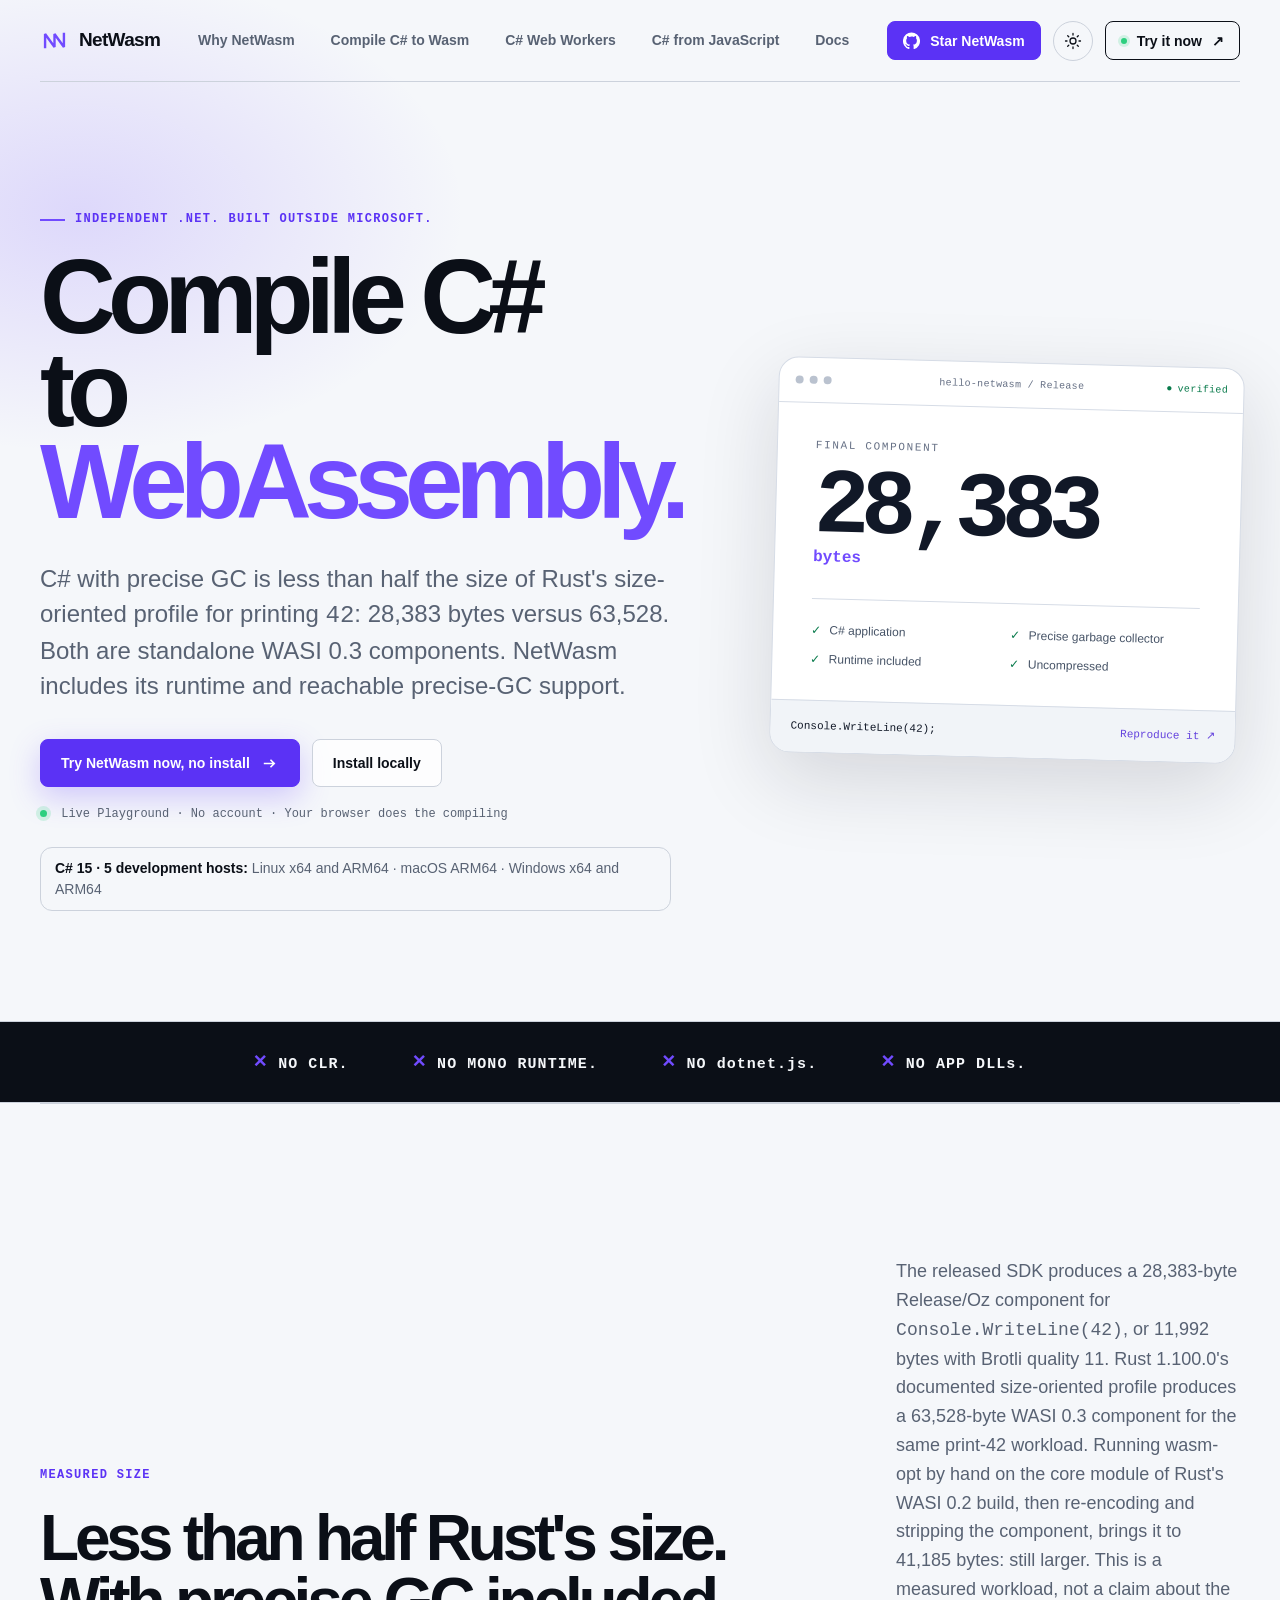
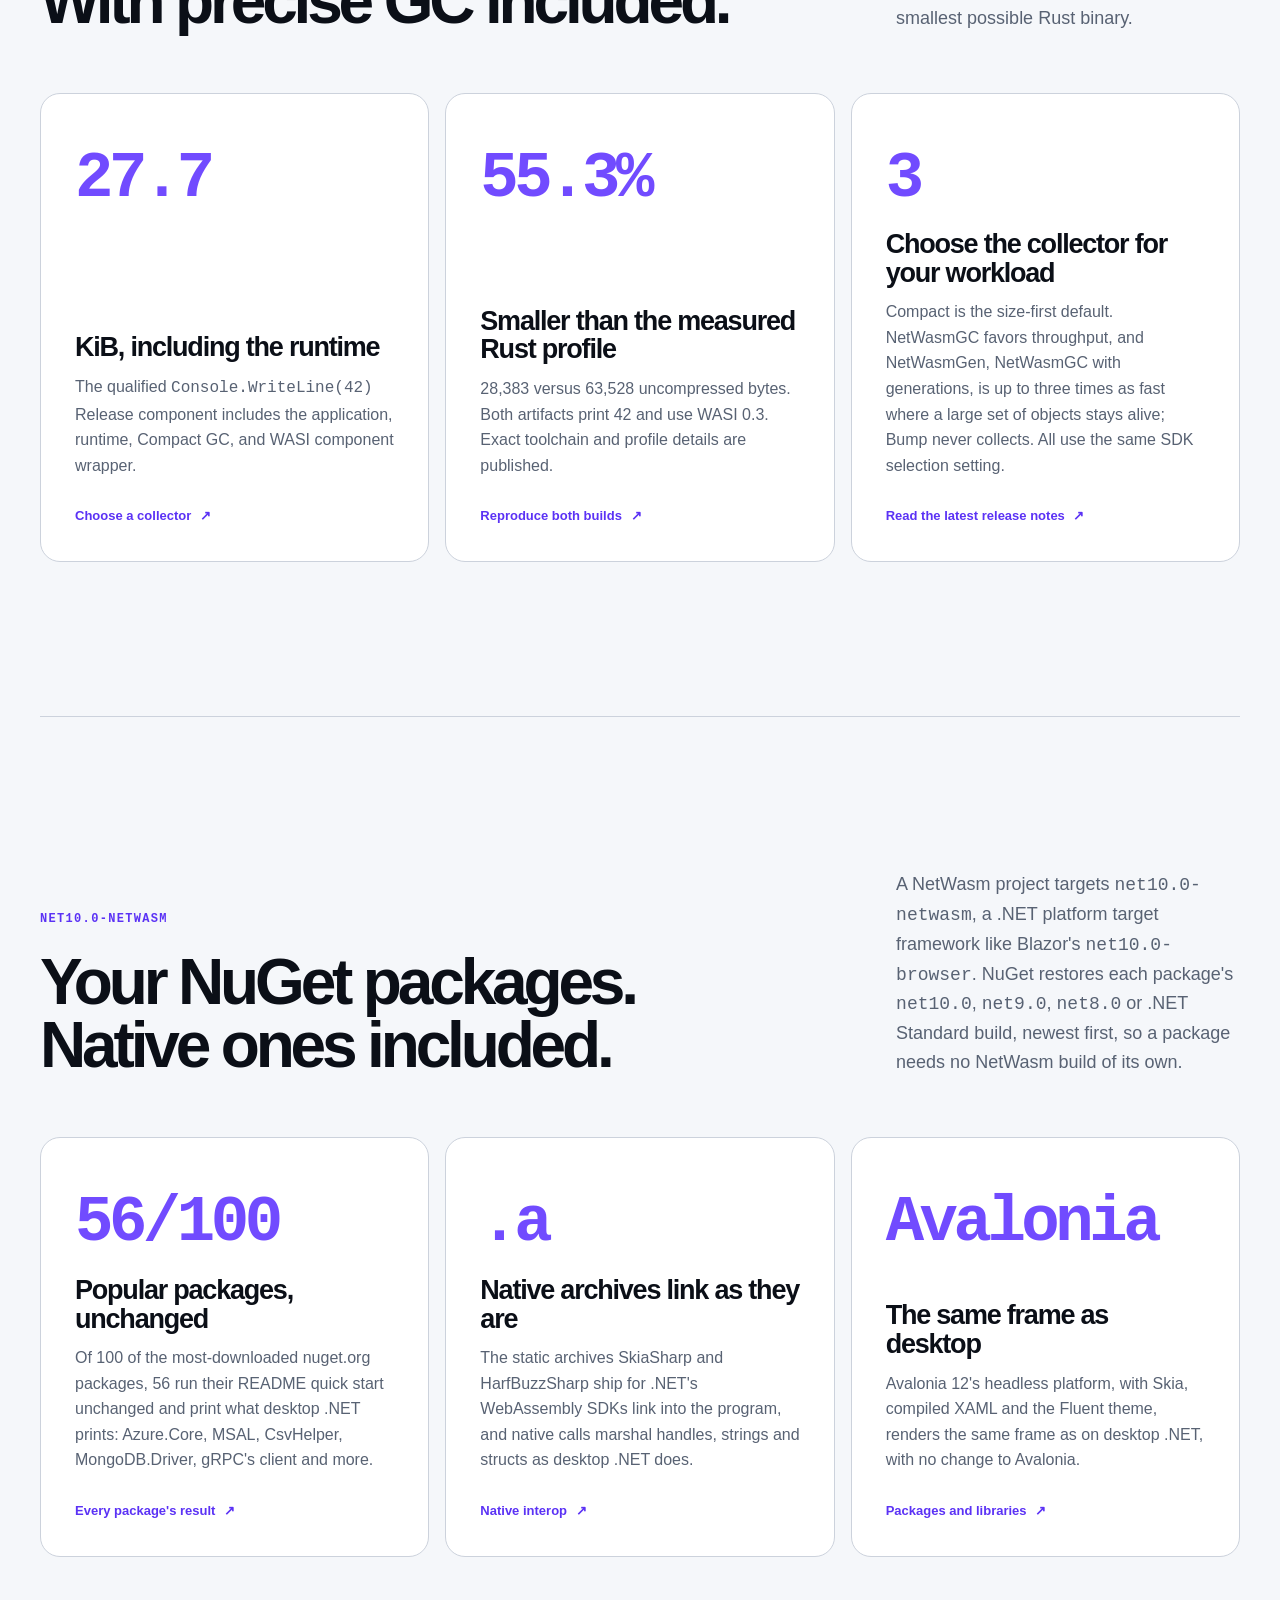
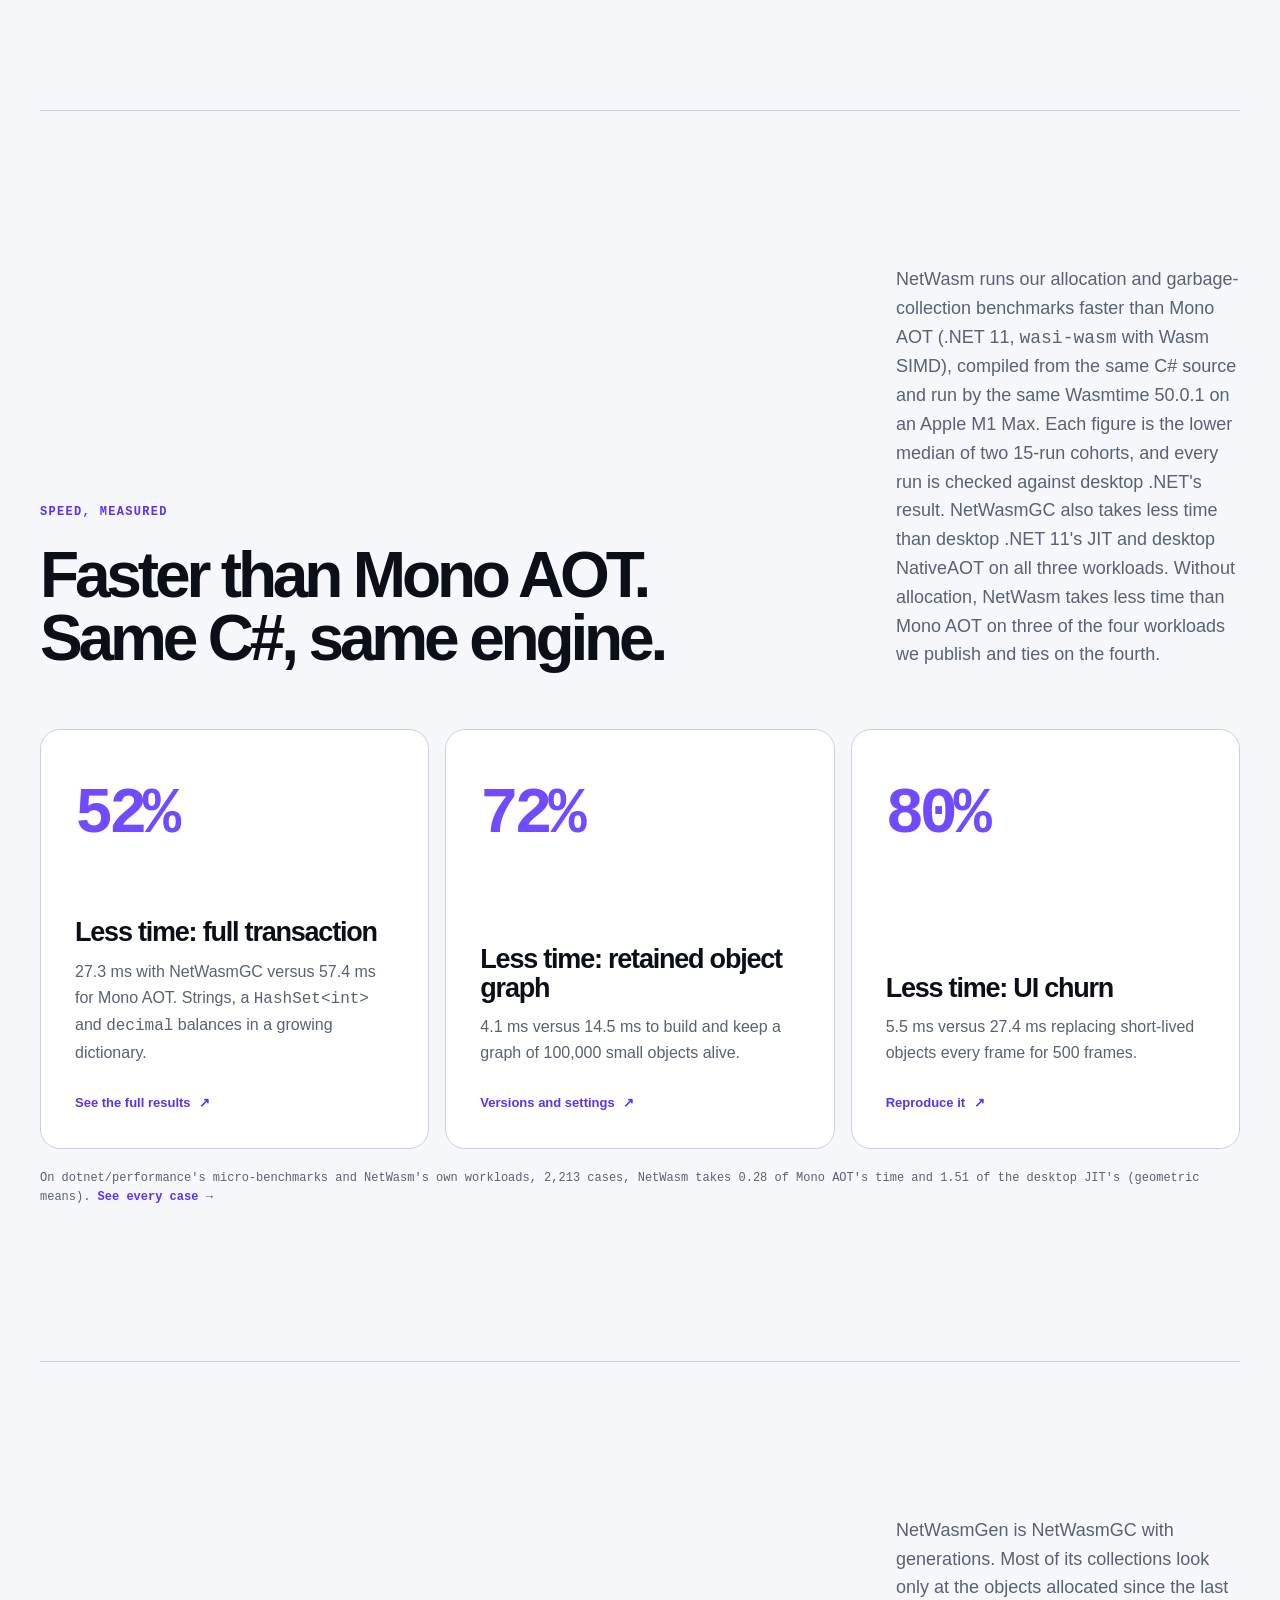
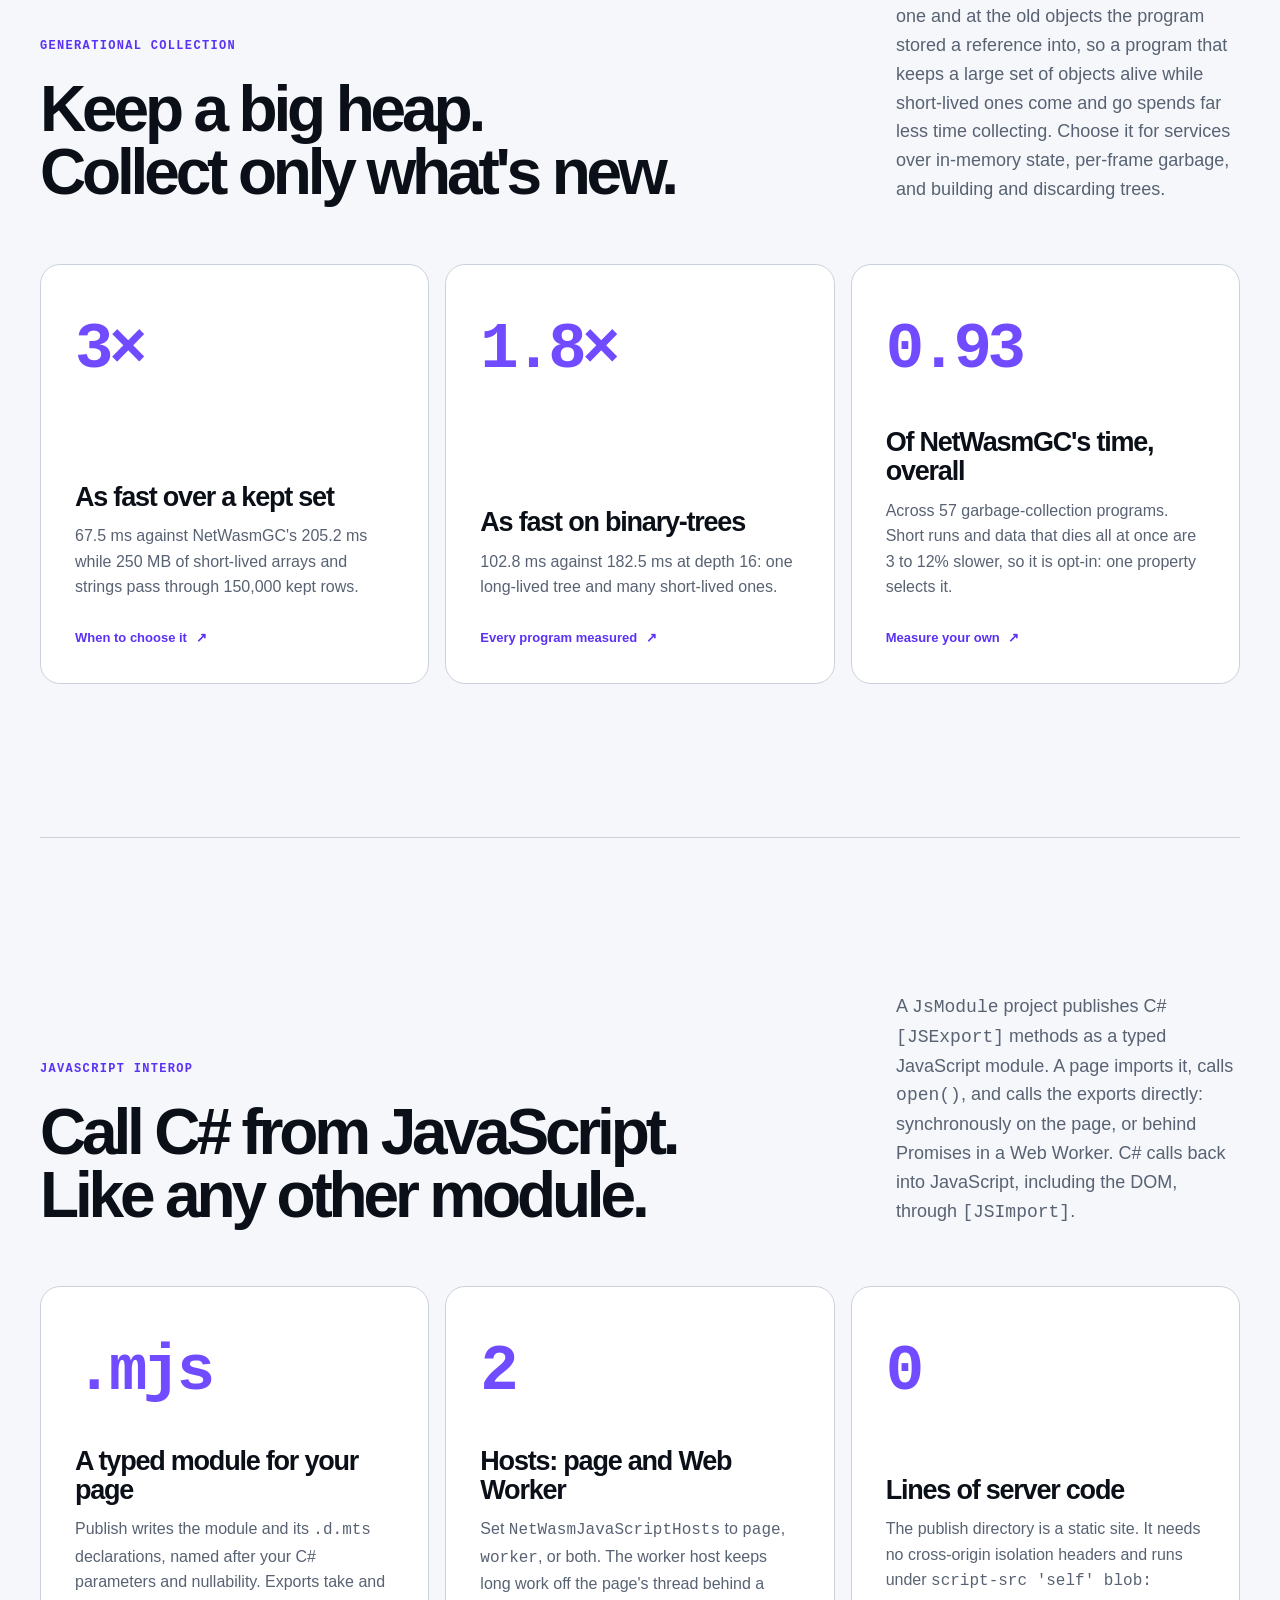
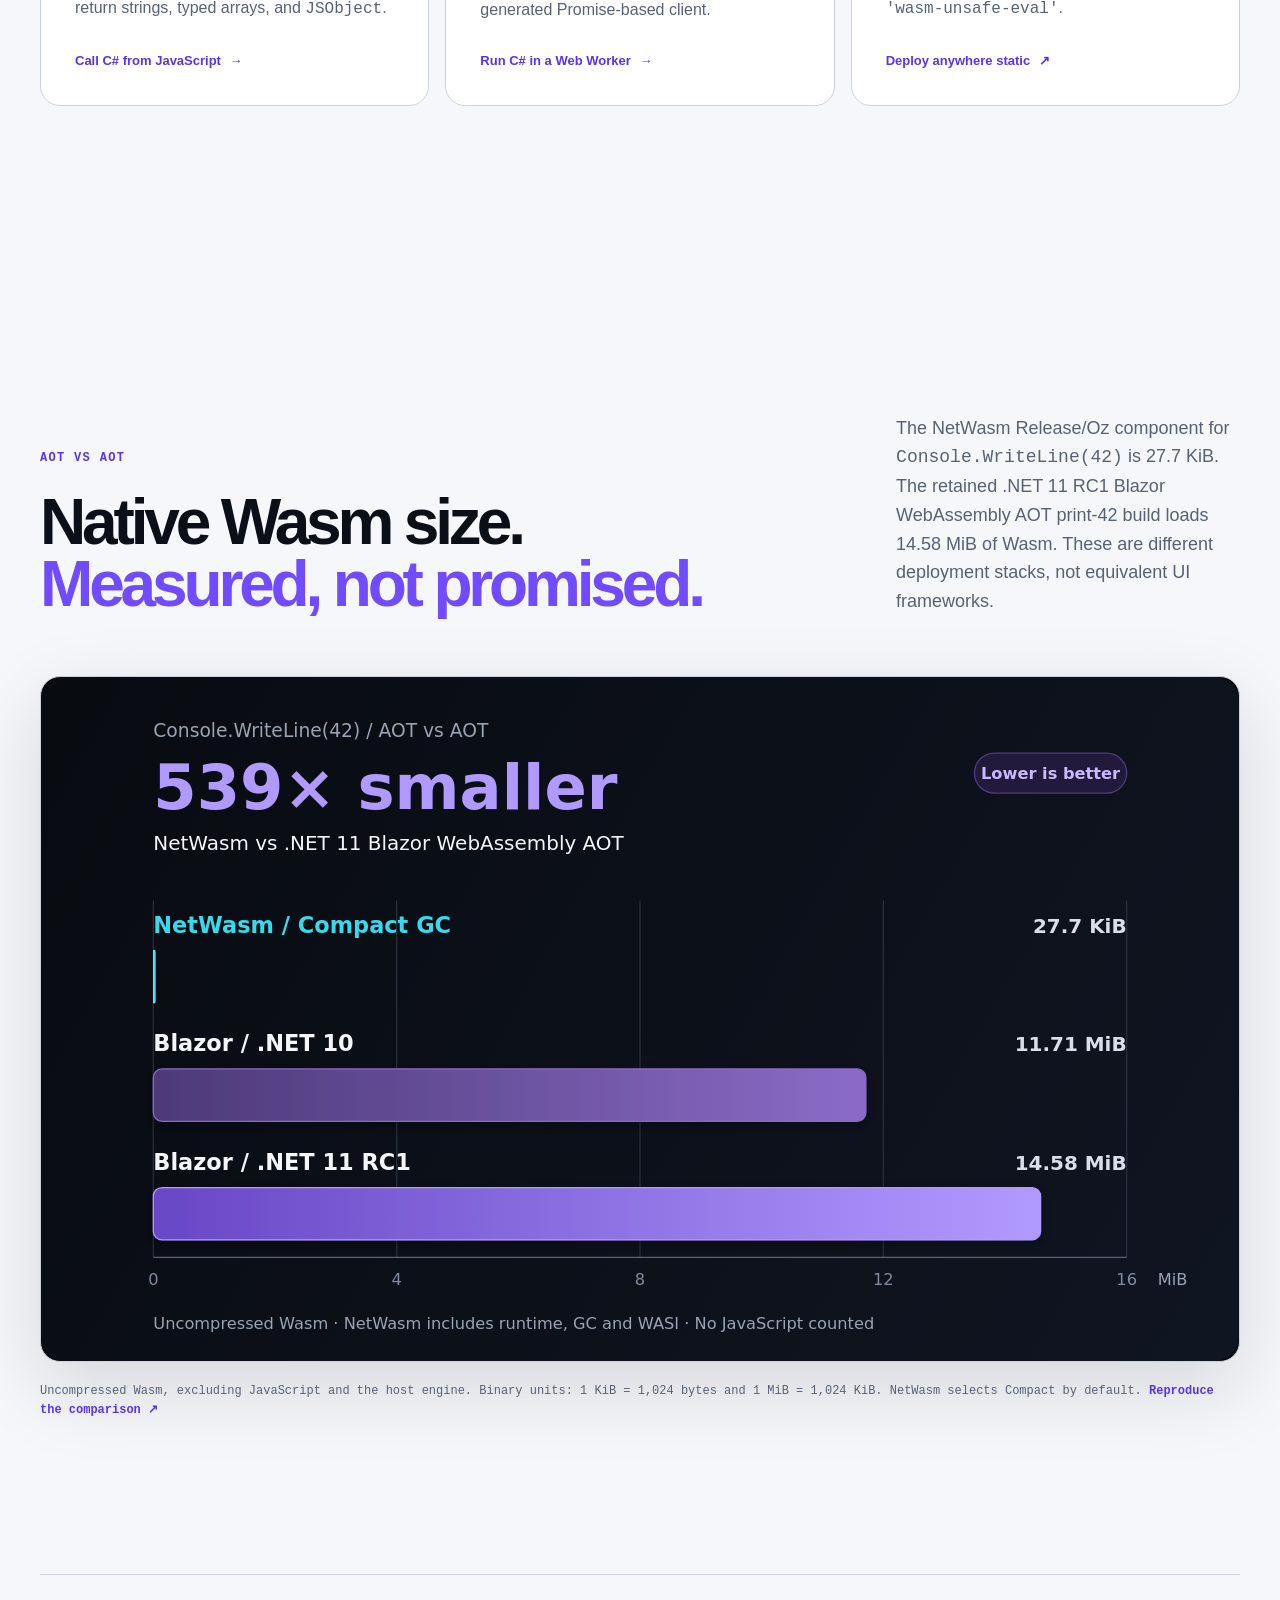
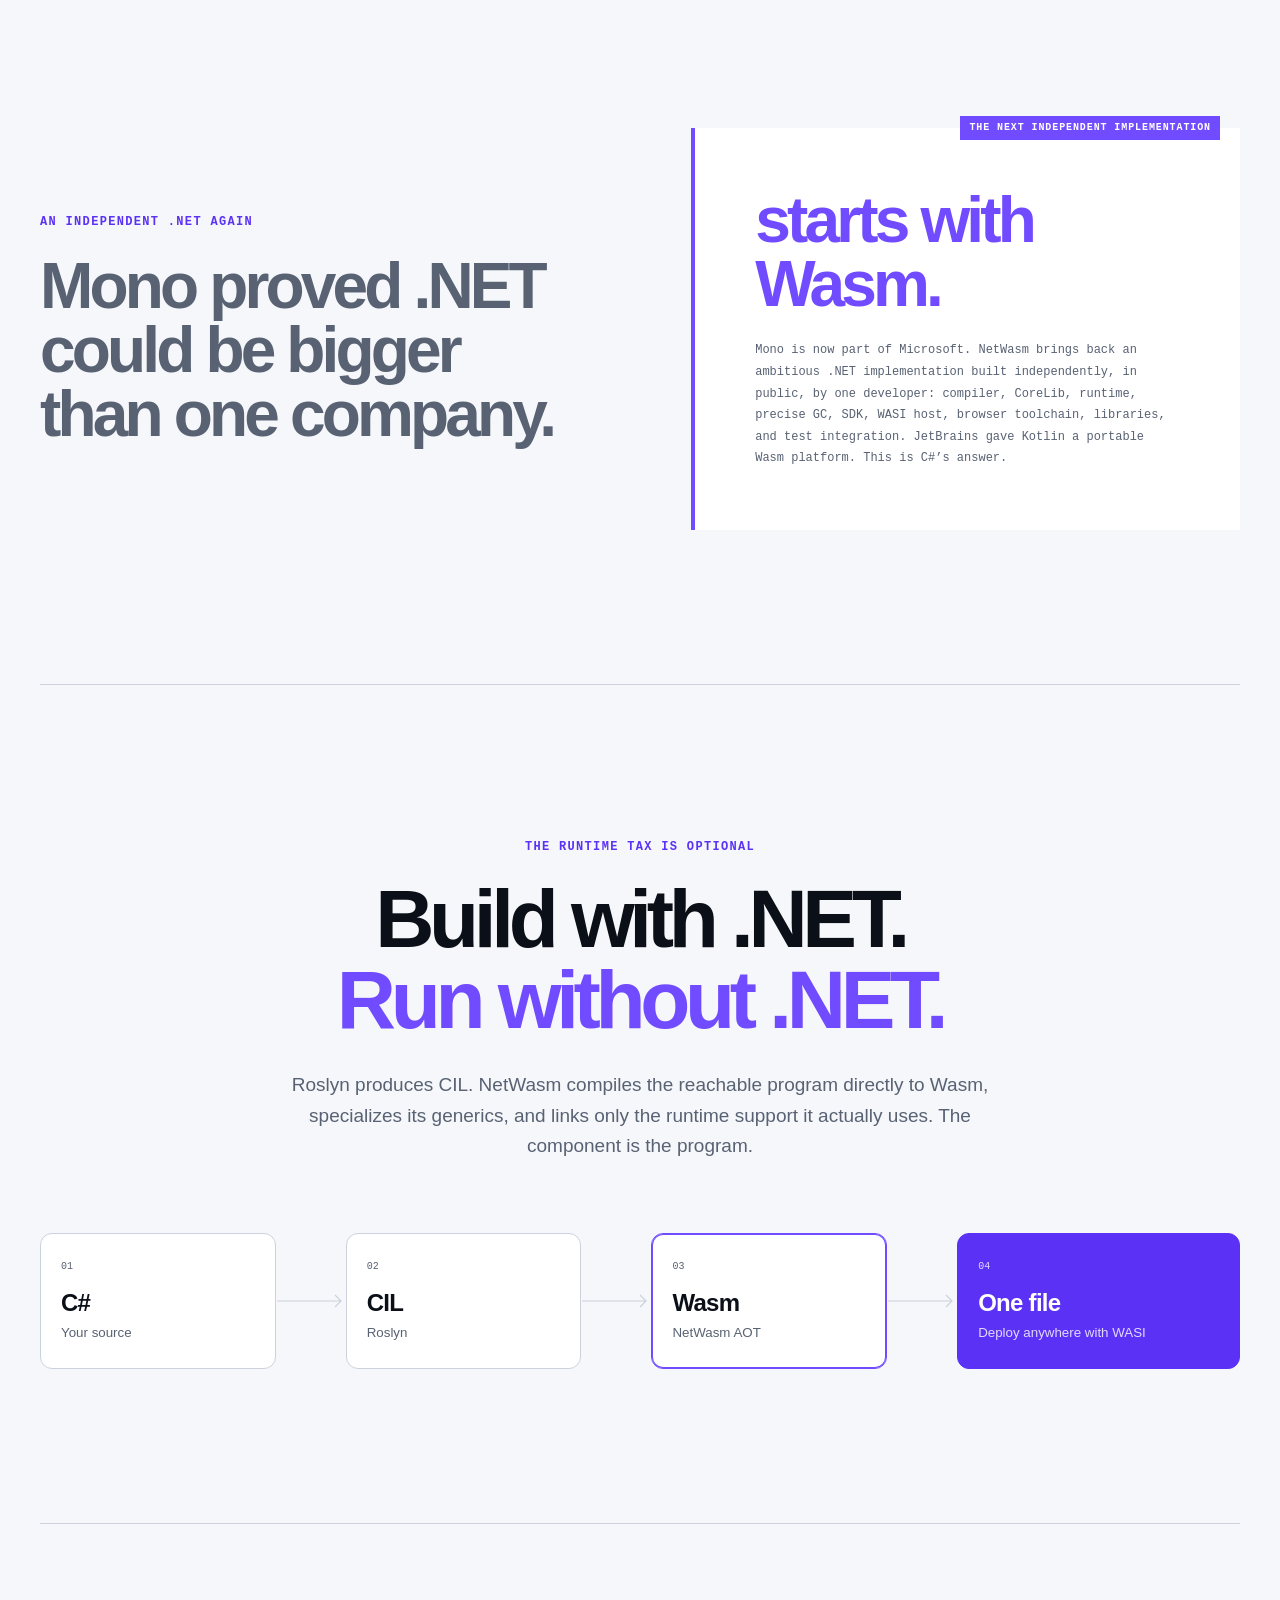
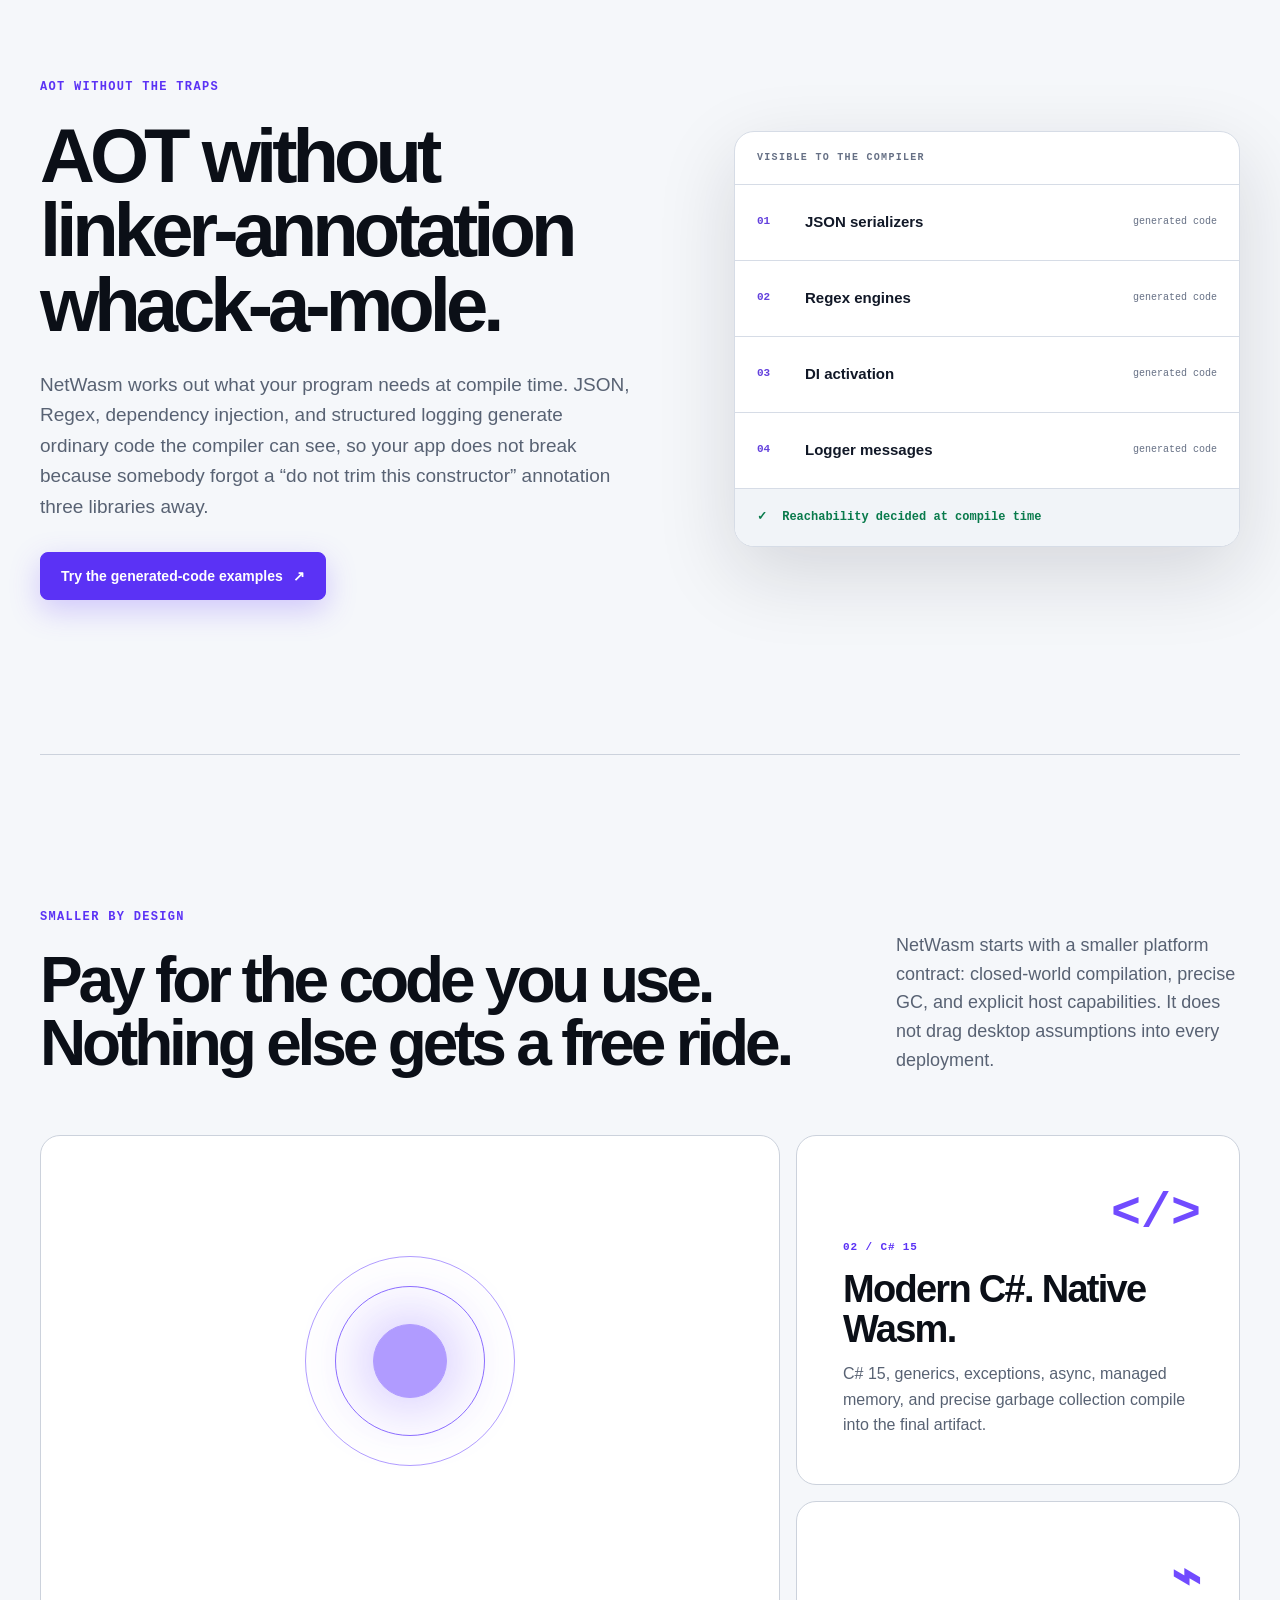
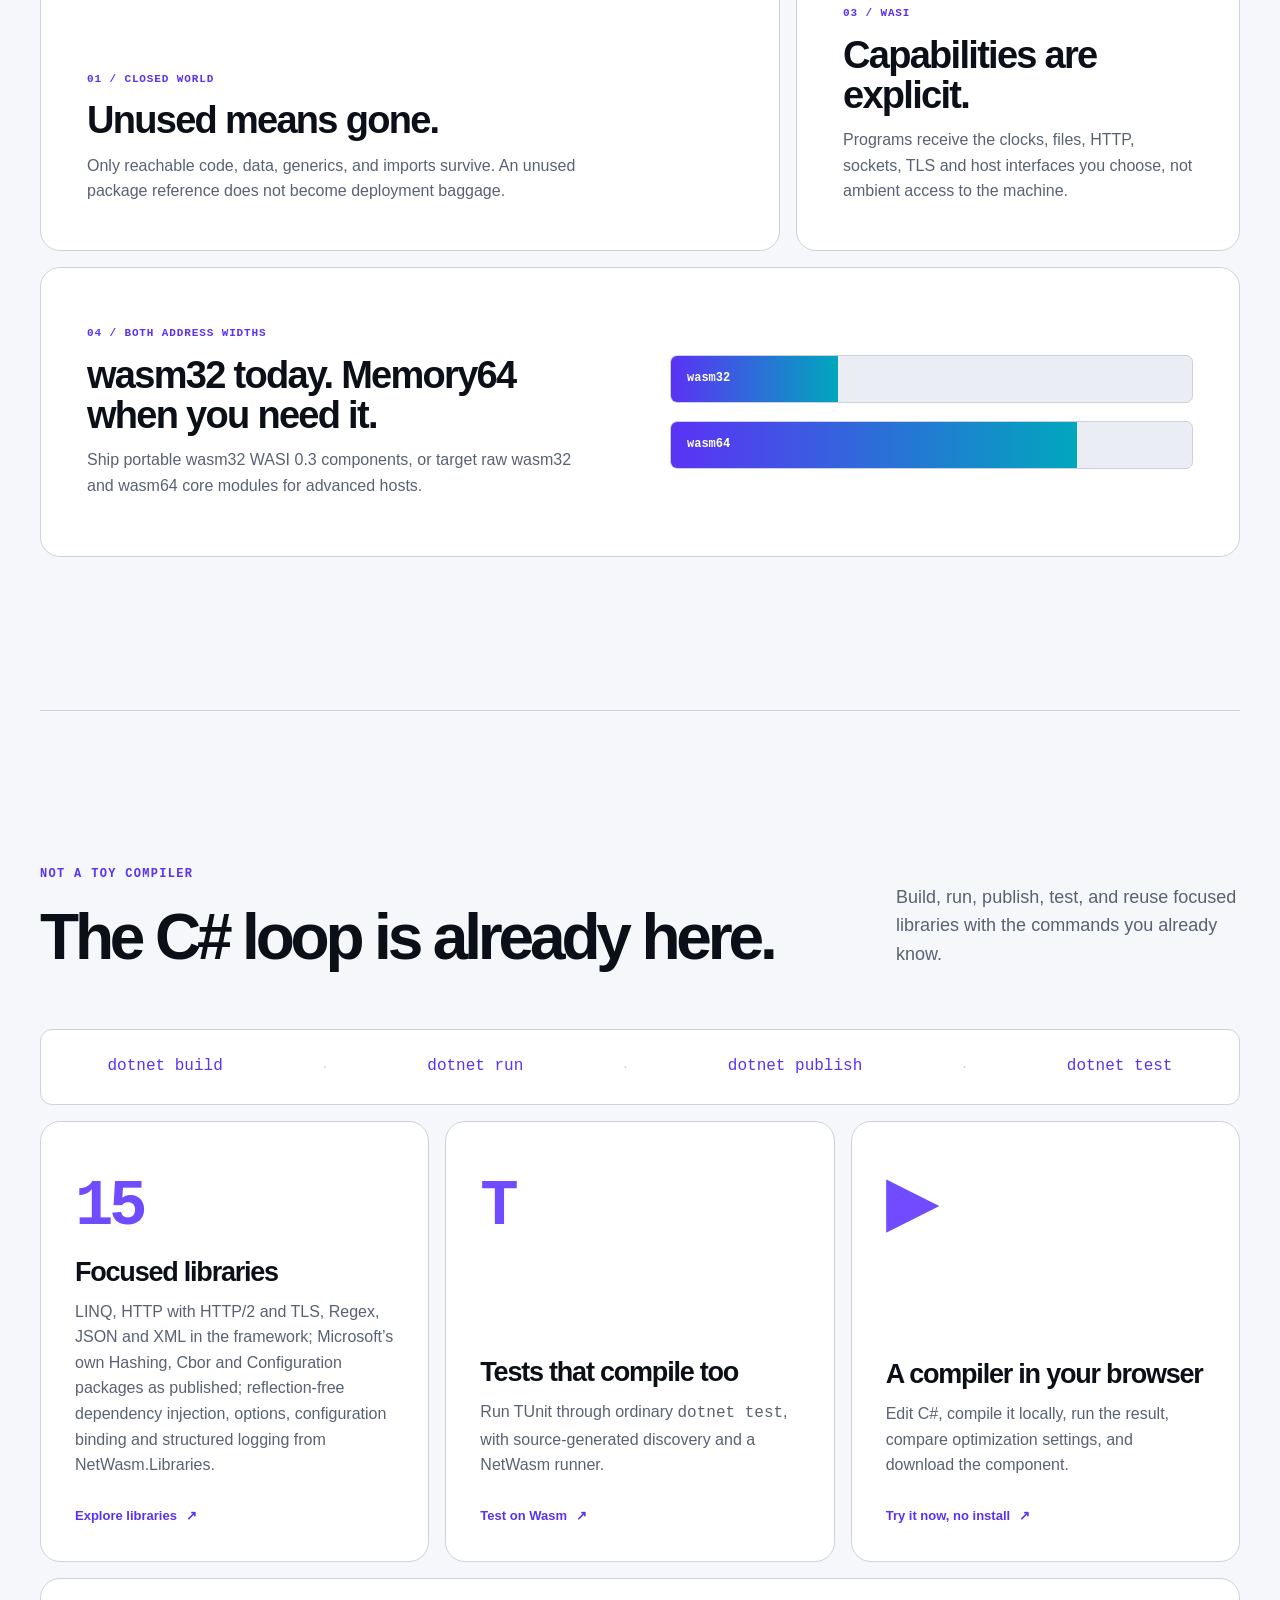
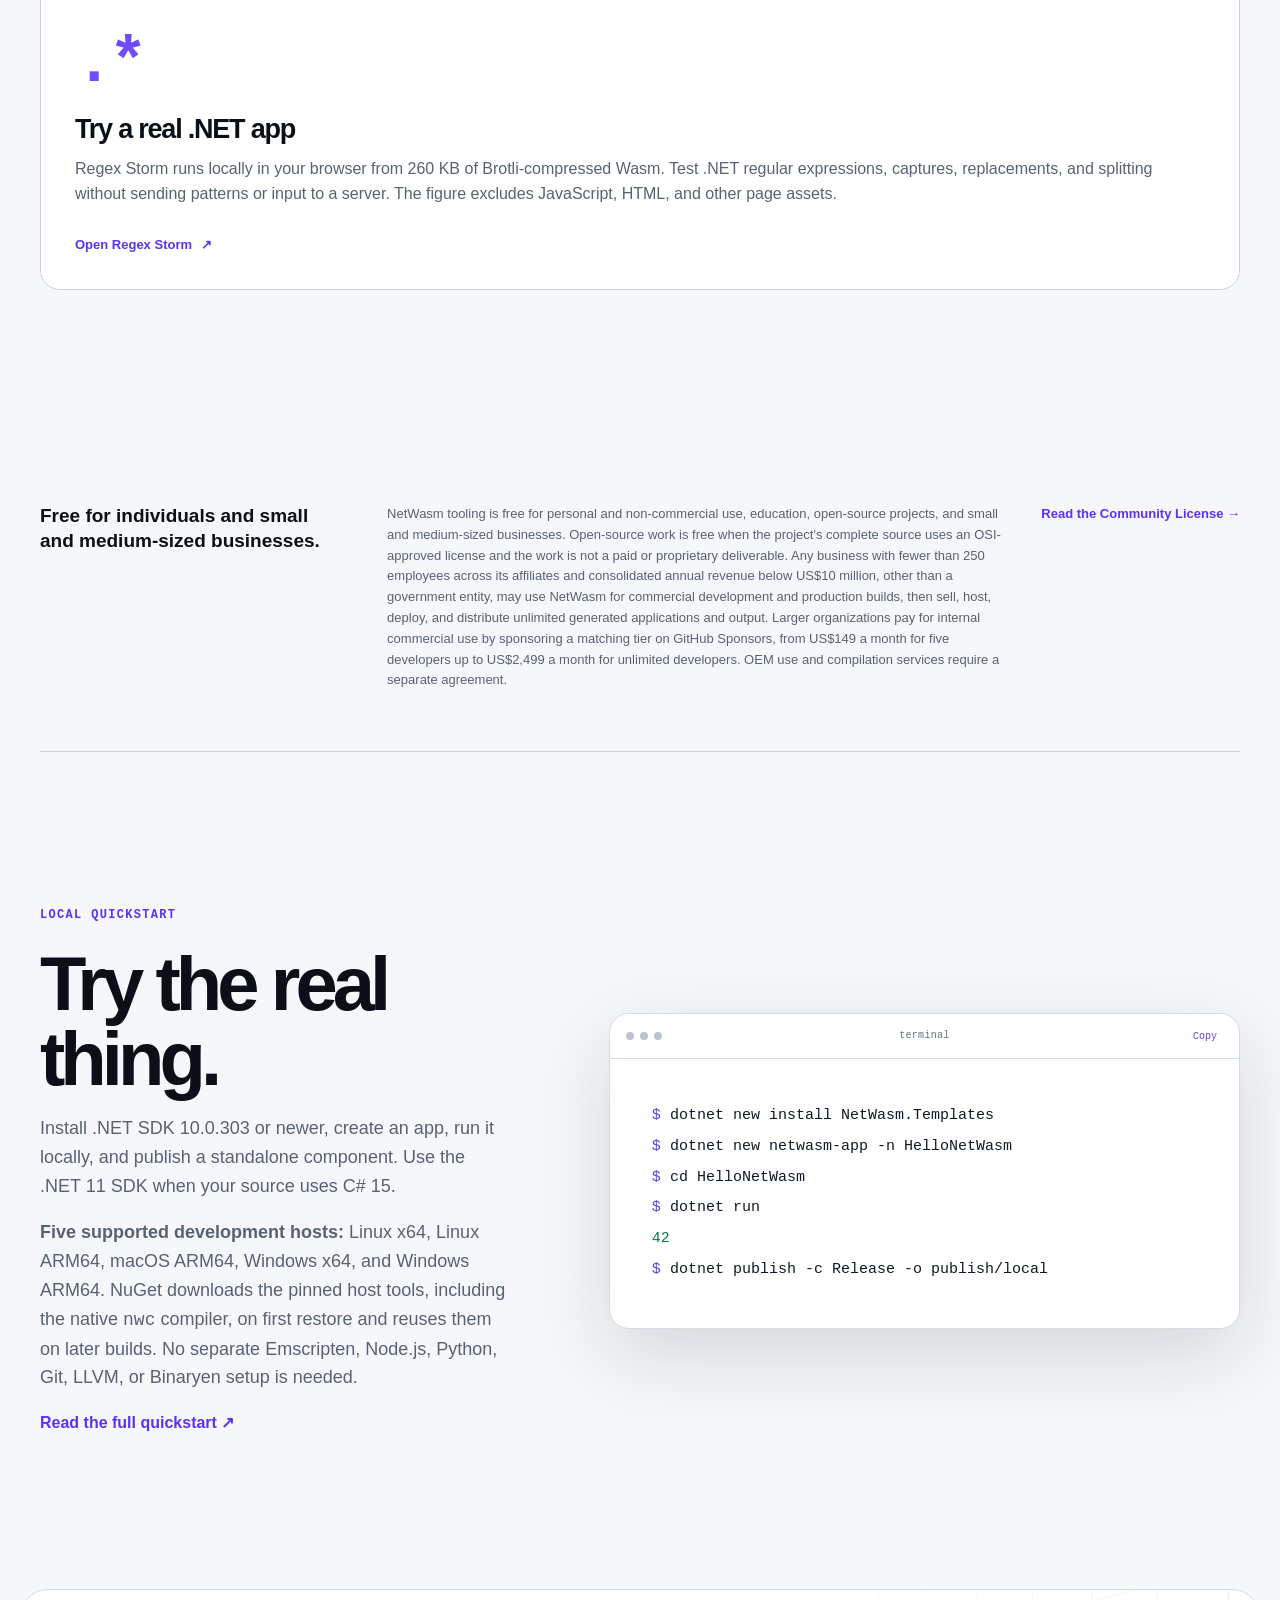
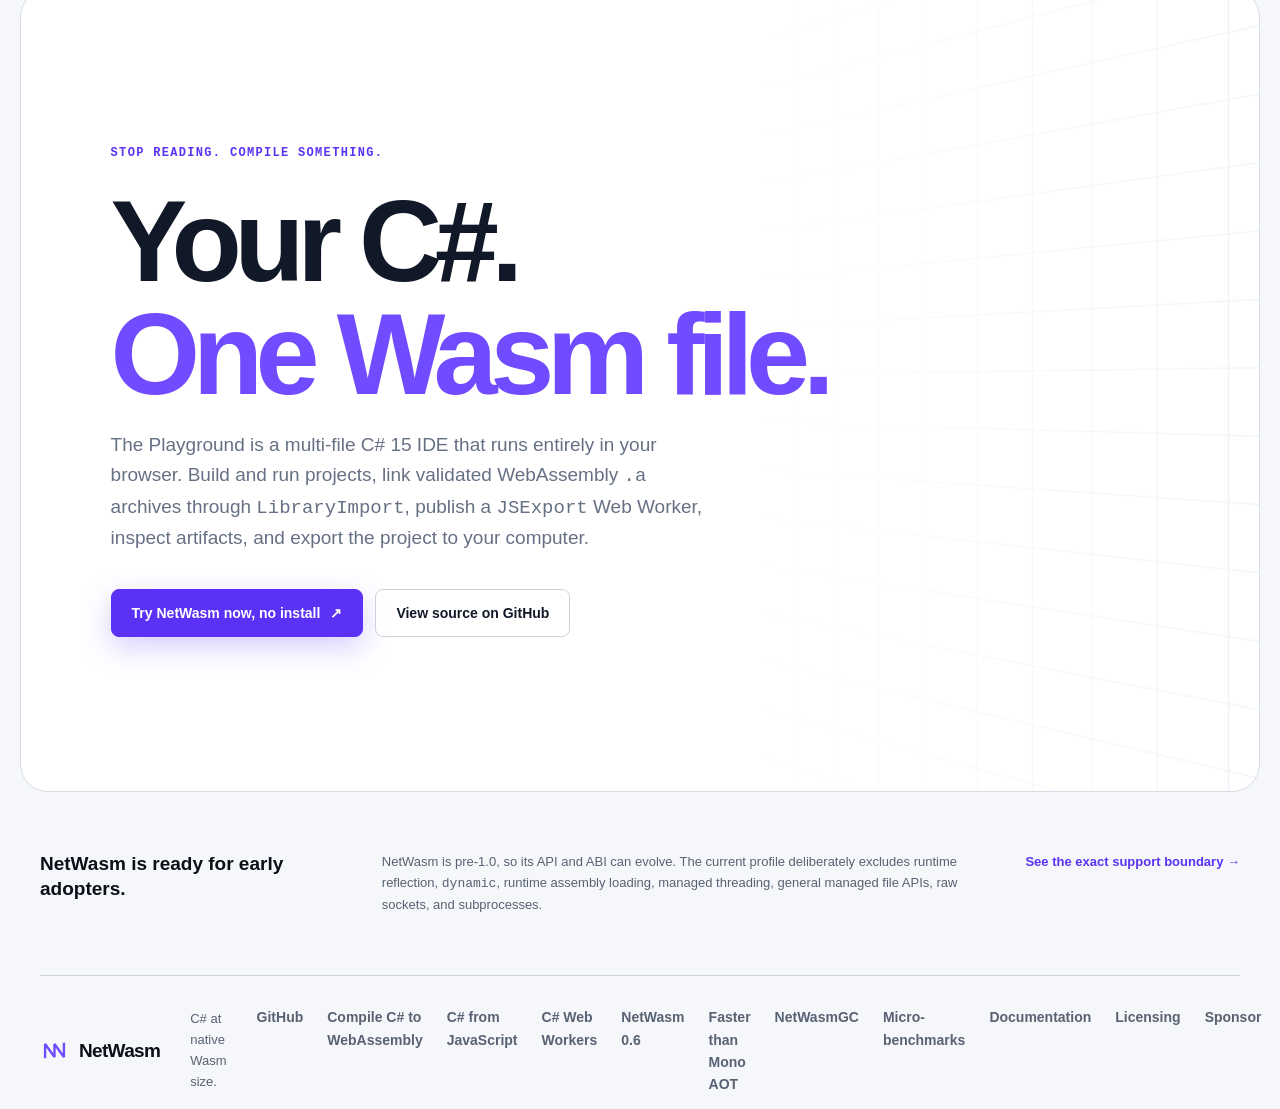
==== commit a29a3978: "The homepage leads with NuGet packages under net10.0-netwasm and the generational collector; librari" ====
--- a/index.html
+++ b/index.html
@@ -10,11 +10,11 @@
     <meta property="og:title" content="NetWasm: Compile C# to WebAssembly at native Wasm size">
     <meta property="og:description" content="C# with precise GC: 28,383 bytes for printing 42, less than half the measured Rust size profile. Compile standalone WebAssembly with NetWasm.">
     <meta property="og:url" content="https://www.netwasm.com/">
-    <meta property="og:image" content="https://www.netwasm.com/og-card-wasi03.png">
+    <meta property="og:image" content="https://www.netwasm.com/og-card-28383.png">
     <meta name="twitter:card" content="summary_large_image">
     <meta name="twitter:title" content="NetWasm: Compile C# to WebAssembly at native Wasm size">
     <meta name="twitter:description" content="C# with precise GC: 28,383 bytes for printing 42, less than half the measured Rust size profile. Compile standalone WebAssembly with NetWasm.">
-    <meta name="twitter:image" content="https://www.netwasm.com/og-card-wasi03.png">
+    <meta name="twitter:image" content="https://www.netwasm.com/og-card-28383.png">
     <link rel="canonical" href="https://www.netwasm.com/">
     <link rel="icon" href="favicon.svg" type="image/svg+xml" sizes="any">
     <link rel="icon" href="favicon-32.png" type="image/png" sizes="32x32">
@@ -146,8 +146,38 @@
           <a class="ecosystem-card" href="https://github.com/zion-sati/NetWasm/releases/latest" target="_blank" rel="noopener noreferrer">
             <span class="ecosystem-number">3</span>
             <h3>Choose the collector for your workload</h3>
-            <p>Compact is the size-first default. NetWasmGC favors throughput; Bump never collects. Objects carry no collector header, so Compact and NetWasmGC use little memory. All use the same SDK selection setting.</p>
+            <p>Compact is the size-first default. NetWasmGC favors throughput, and NetWasmGen, NetWasmGC with generations, is up to three times as fast where a large set of objects stays alive; Bump never collects. All use the same SDK selection setting.</p>
             <strong>Read the latest release notes <span>↗</span></strong>
+          </a>
+        </div>
+      </section>
+
+      <section class="feature-section section" aria-labelledby="packages-title">
+        <div class="section-heading">
+          <div>
+            <p class="section-kicker">net10.0-netwasm</p>
+            <h2 id="packages-title">Your NuGet packages.<br><span>Native ones included.</span></h2>
+          </div>
+          <p>A NetWasm project targets <code>net10.0-netwasm</code>, a .NET platform target framework like Blazor's <code>net10.0-browser</code>. NuGet restores each package's <code>net10.0</code>, <code>net9.0</code>, <code>net8.0</code> or .NET Standard build, newest first, so a package needs no NetWasm build of its own.</p>
+        </div>
+        <div class="ecosystem-grid">
+          <a class="ecosystem-card" href="https://github.com/zion-sati/NetWasm/blob/main/docs/package-compatibility.md" target="_blank" rel="noopener noreferrer">
+            <span class="ecosystem-number">56/100</span>
+            <h3>Popular packages, unchanged</h3>
+            <p>Of 100 of the most-downloaded nuget.org packages, 56 run their README quick start unchanged and print what desktop .NET prints: Azure.Core, MSAL, CsvHelper, MongoDB.Driver, gRPC's client and more.</p>
+            <strong>Every package's result <span>↗</span></strong>
+          </a>
+          <a class="ecosystem-card" href="https://github.com/zion-sati/NetWasm/blob/main/docs/static-native-interop.md" target="_blank" rel="noopener noreferrer">
+            <span class="ecosystem-number">.a</span>
+            <h3>Native archives link as they are</h3>
+            <p>The static archives SkiaSharp and HarfBuzzSharp ship for .NET's WebAssembly SDKs link into the program, and native calls marshal handles, strings and structs as desktop .NET does.</p>
+            <strong>Native interop <span>↗</span></strong>
+          </a>
+          <a class="ecosystem-card" href="https://github.com/zion-sati/NetWasm/blob/main/docs/netstandard-libraries.md" target="_blank" rel="noopener noreferrer">
+            <span class="ecosystem-number">Avalonia</span>
+            <h3>The same frame as desktop</h3>
+            <p>Avalonia 12's headless platform, with Skia, compiled XAML and the Fluent theme, renders the same frame as on desktop .NET, with no change to Avalonia.</p>
+            <strong>Packages and libraries <span>↗</span></strong>
           </a>
         </div>
       </section>
@@ -183,10 +213,40 @@
         <p class="comparison-note">On dotnet/performance's micro-benchmarks and NetWasm's own workloads, 2,213 cases, NetWasm takes 0.28 of Mono AOT's time and 1.51 of the desktop JIT's (geometric means). <a href="micro-benchmarks/">See every case →</a></p>
       </section>
 
+      <section class="feature-section section" aria-labelledby="gen-title">
+        <div class="section-heading">
+          <div>
+            <p class="section-kicker">Generational collection</p>
+            <h2 id="gen-title">Keep a big heap.<br><span>Collect only what's new.</span></h2>
+          </div>
+          <p>NetWasmGen is NetWasmGC with generations. Most of its collections look only at the objects allocated since the last one and at the old objects the program stored a reference into, so a program that keeps a large set of objects alive while short-lived ones come and go spends far less time collecting. Choose it for services over in-memory state, per-frame garbage, and building and discarding trees.</p>
+        </div>
+        <div class="ecosystem-grid">
+          <a class="ecosystem-card" href="https://github.com/zion-sati/NetWasm/blob/main/docs/runtime-garbage-collection.md#when-to-choose-netwasmgen" target="_blank" rel="noopener noreferrer">
+            <span class="ecosystem-number">3&times;</span>
+            <h3>As fast over a kept set</h3>
+            <p>67.5 ms against NetWasmGC's 205.2 ms while 250 MB of short-lived arrays and strings pass through 150,000 kept rows.</p>
+            <strong>When to choose it <span>↗</span></strong>
+          </a>
+          <a class="ecosystem-card" href="https://github.com/zion-sati/NetWasm/blob/main/docs/runtime-garbage-collection.md#when-to-choose-netwasmgen" target="_blank" rel="noopener noreferrer">
+            <span class="ecosystem-number">1.8&times;</span>
+            <h3>As fast on binary-trees</h3>
+            <p>102.8 ms against 182.5 ms at depth 16: one long-lived tree and many short-lived ones.</p>
+            <strong>Every program measured <span>↗</span></strong>
+          </a>
+          <a class="ecosystem-card" href="https://github.com/zion-sati/NetWasm/blob/main/docs/runtime-garbage-collection.md#when-to-choose-netwasmgen" target="_blank" rel="noopener noreferrer">
+            <span class="ecosystem-number">0.93</span>
+            <h3>Of NetWasmGC's time, overall</h3>
+            <p>Across 57 garbage-collection programs. Short runs and data that dies all at once are 3 to 12% slower, so it is opt-in: one property selects it.</p>
+            <strong>Measure your own <span>↗</span></strong>
+          </a>
+        </div>
+      </section>
+
       <section class="feature-section section" aria-labelledby="modules-title">
         <div class="section-heading">
           <div>
-            <p class="section-kicker">NetWasm 0.9</p>
+            <p class="section-kicker">JavaScript interop</p>
             <h2 id="modules-title">Call C# from JavaScript.<br><span>Like any other module.</span></h2>
           </div>
           <p>A <code>JsModule</code> project publishes C# <code>[JSExport]</code> methods as a typed JavaScript module. A page imports it, calls <code>open()</code>, and calls the exports directly: synchronously on the page, or behind Promises in a Web Worker. C# calls back into JavaScript, including the DOM, through <code>[JSImport]</code>.</p>
@@ -298,7 +358,7 @@
             <div class="feature-icon" aria-hidden="true">⌁</div>
             <p class="feature-index">03 / WASI</p>
             <h3>Capabilities are explicit.</h3>
-            <p>Programs receive the clocks, HTTP, files, and host interfaces you choose, not ambient access to the machine.</p>
+            <p>Programs receive the clocks, files, HTTP, sockets, TLS and host interfaces you choose, not ambient access to the machine.</p>
           </article>
           <article class="feature feature-wide">
             <div>
@@ -331,7 +391,7 @@
           <a class="ecosystem-card" href="https://github.com/zion-sati/NetWasm.Libraries" target="_blank" rel="noopener noreferrer">
             <span class="ecosystem-number">15</span>
             <h3>Focused libraries</h3>
-            <p>LINQ and Async LINQ, Memory, Pipelines, Web Encodings, HTTP, Regex, JSON, XML, Hashing, reflection-free dependency injection, Options, and structured logging.</p>
+            <p>LINQ, HTTP with HTTP/2 and TLS, Regex, JSON and XML in the framework; Microsoft&rsquo;s own Hashing, Cbor and Configuration packages as published; reflection-free dependency injection, options, configuration binding and structured logging from NetWasm.Libraries.</p>
             <strong>Explore libraries <span>↗</span></strong>
           </a>
           <a class="ecosystem-card" href="https://github.com/zion-sati/TUnit-NetWasm" target="_blank" rel="noopener noreferrer">
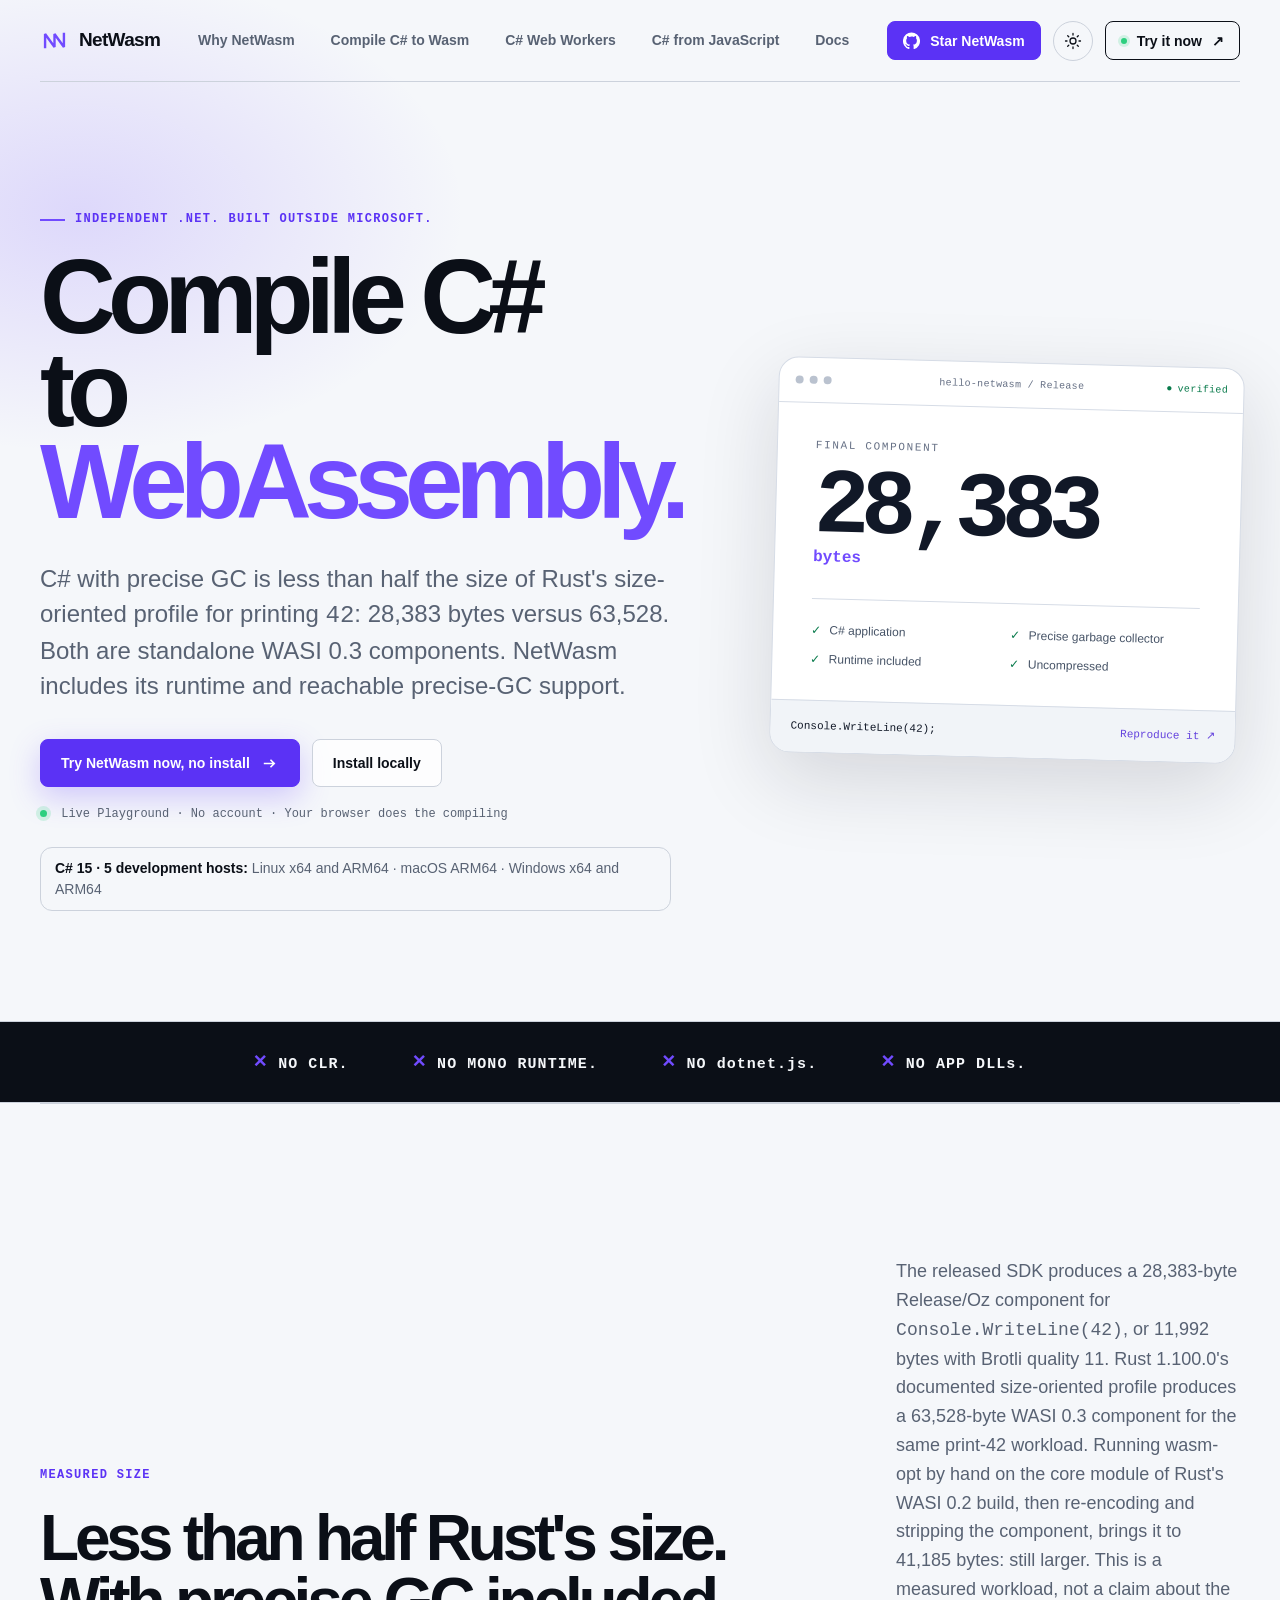
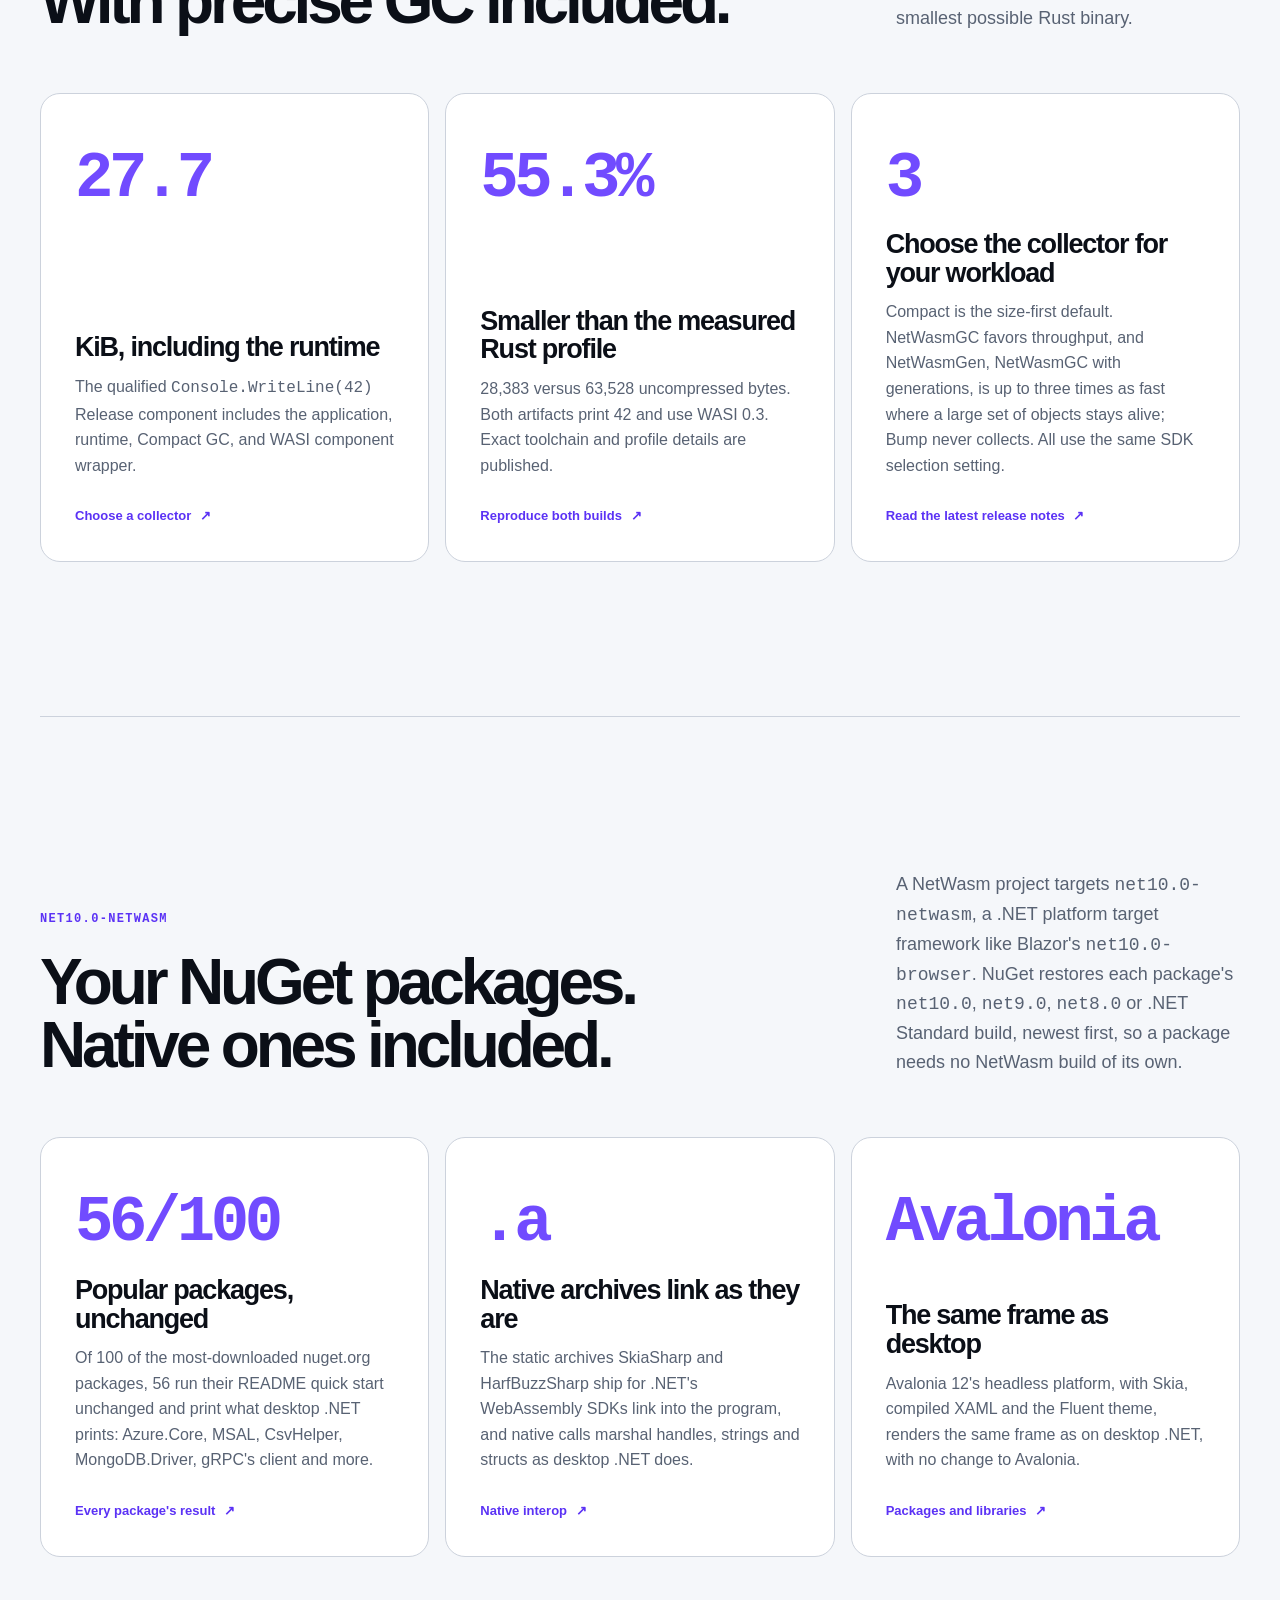
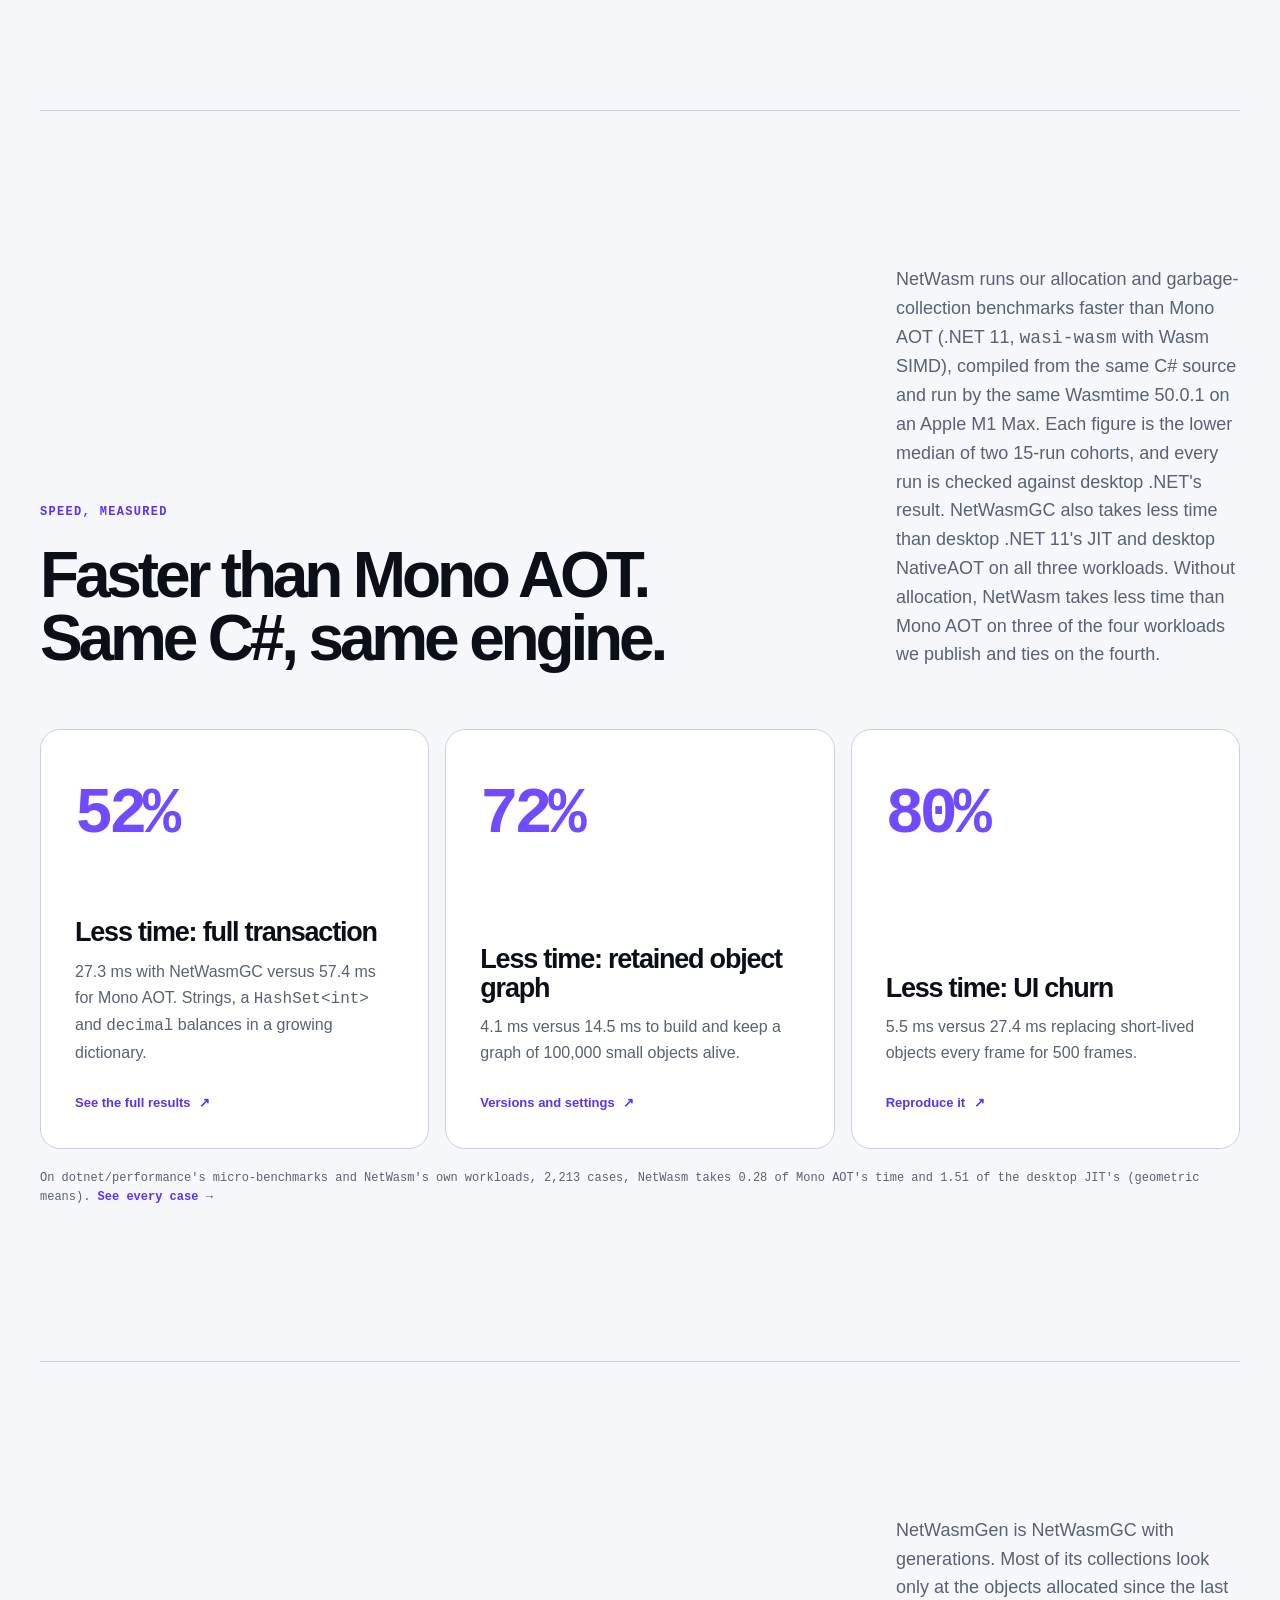
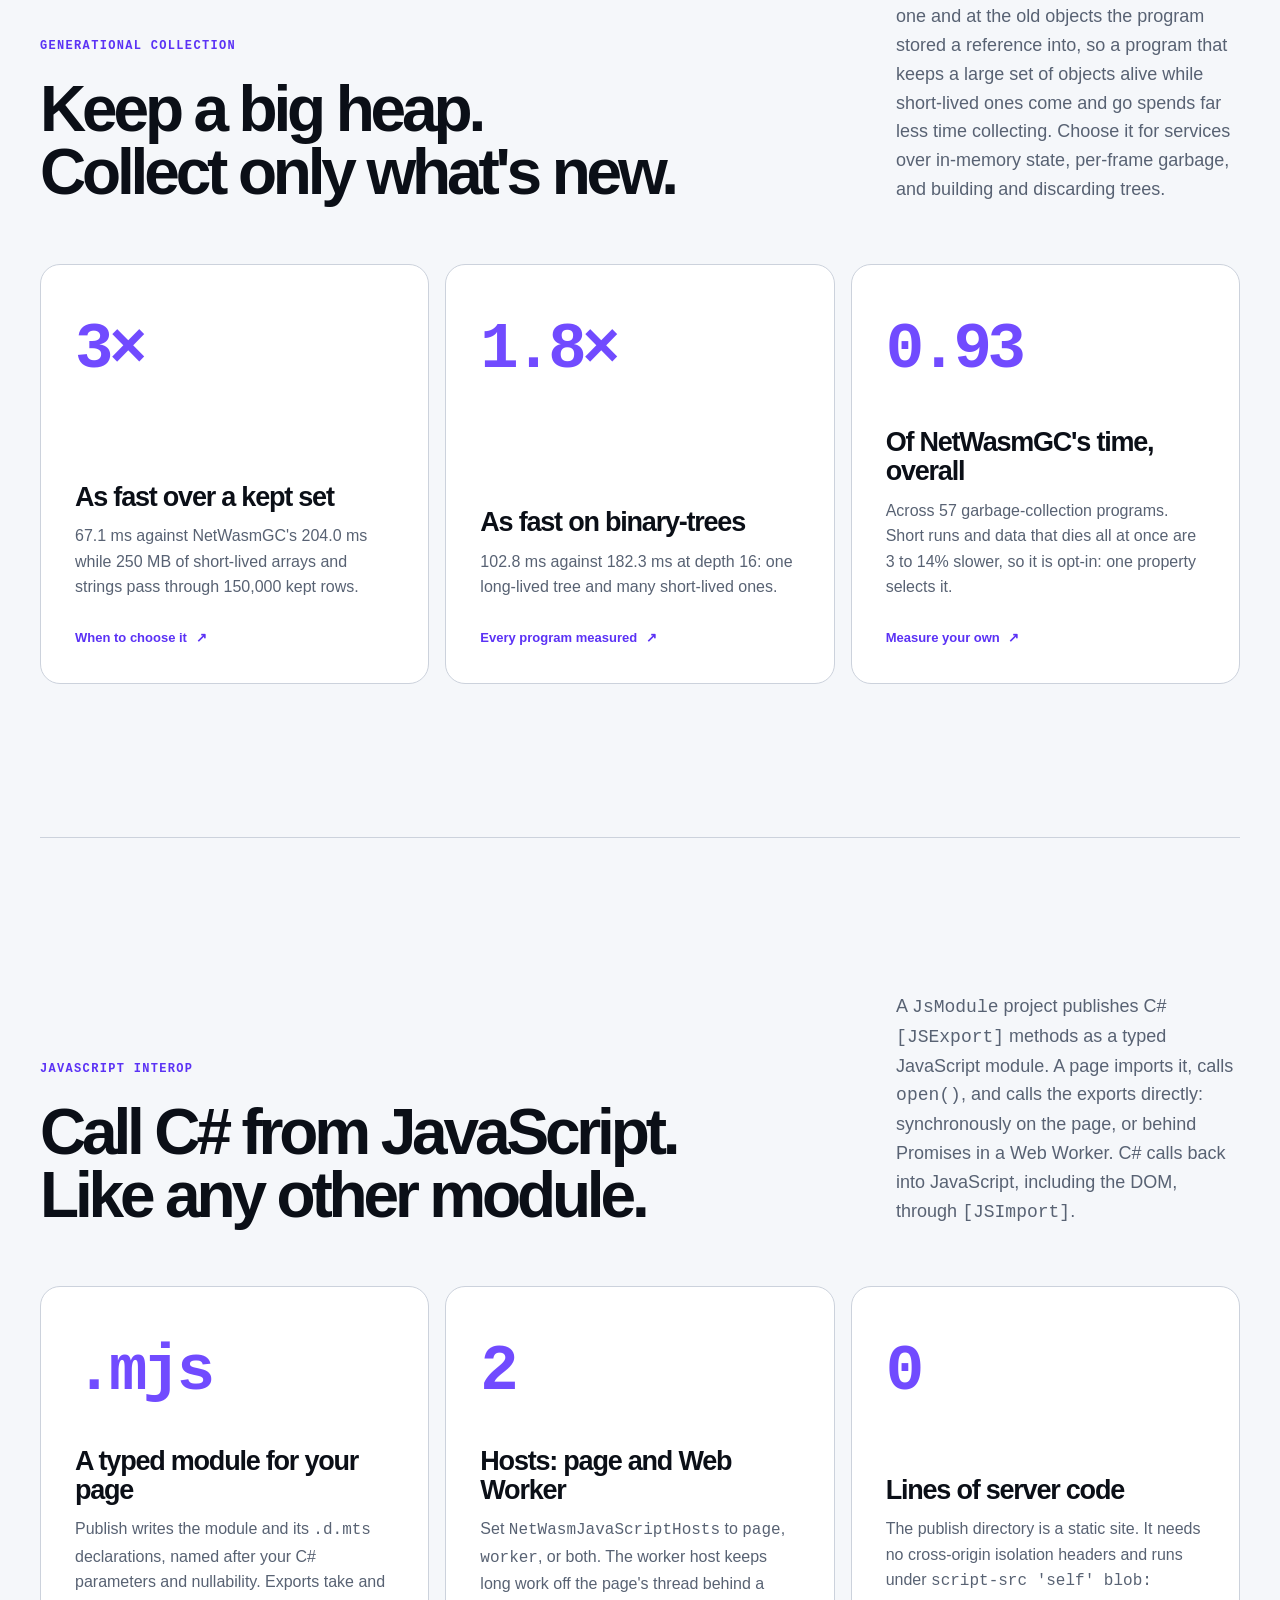
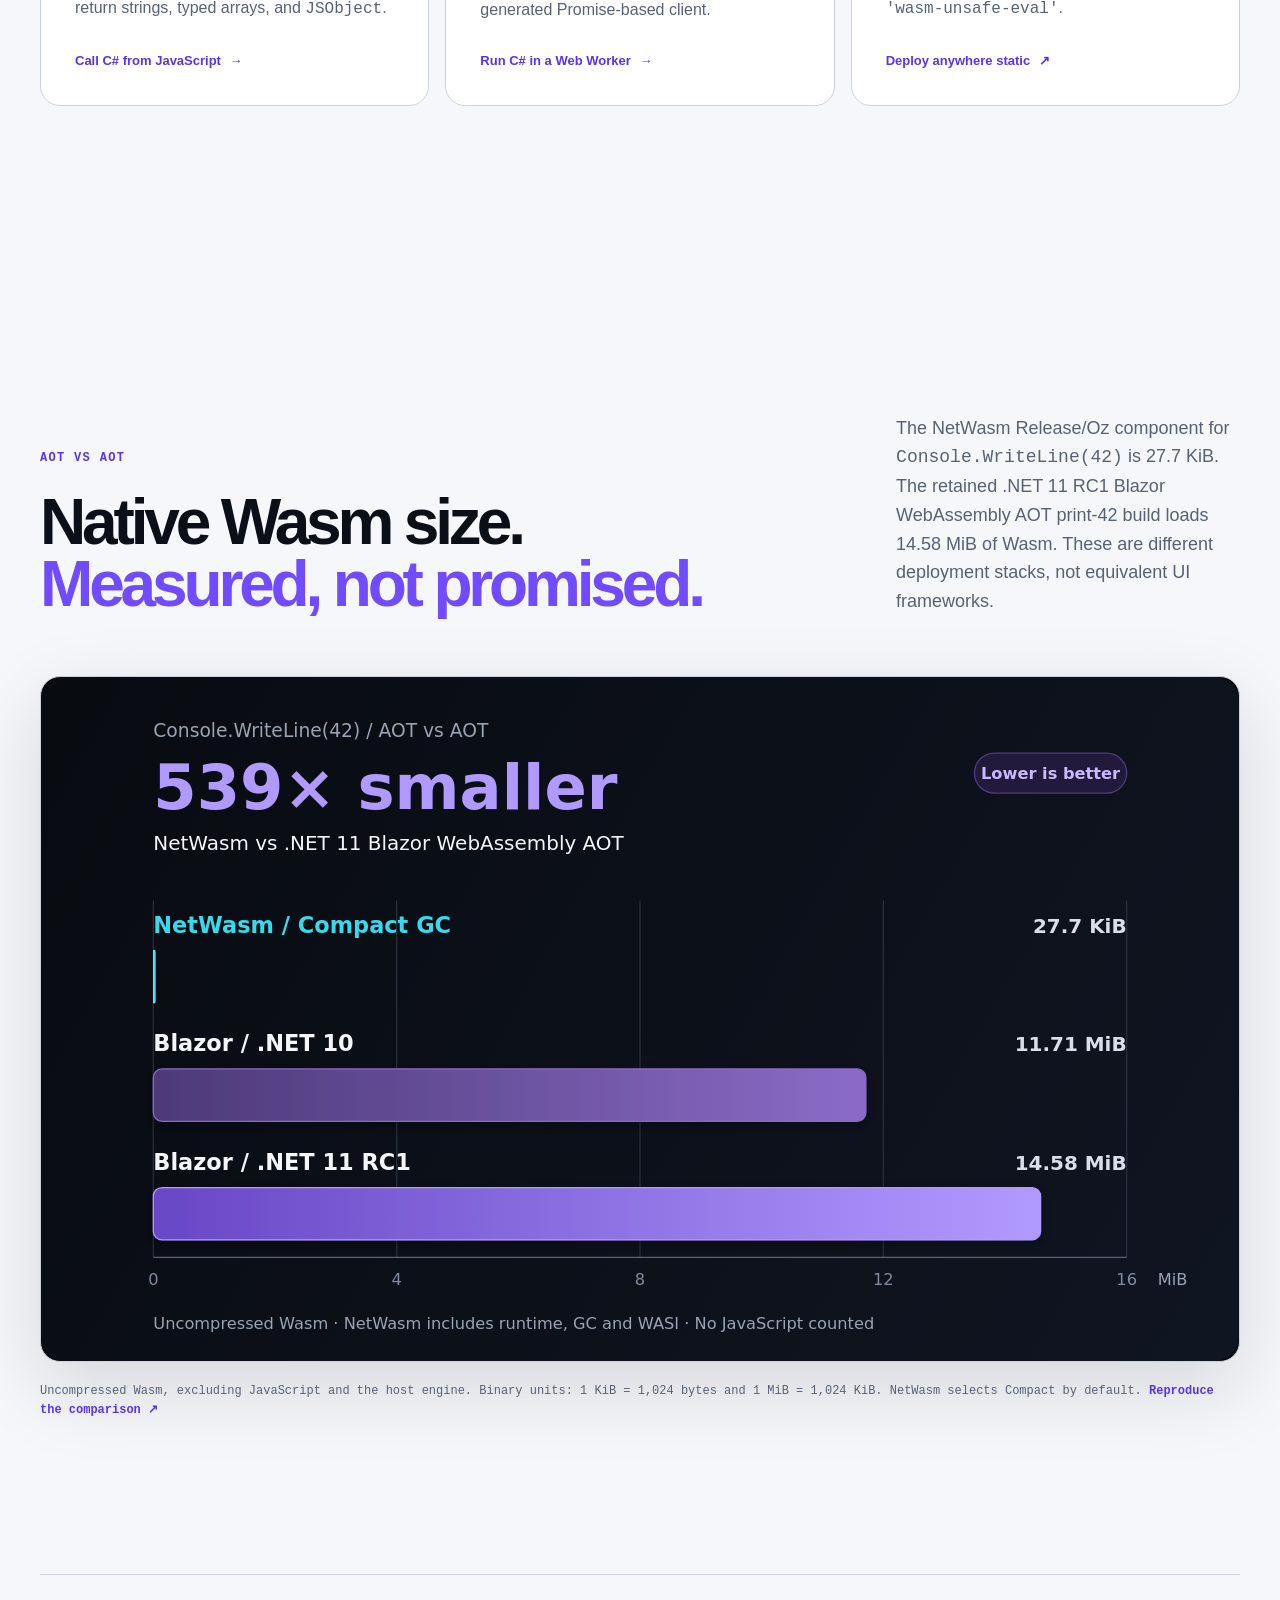
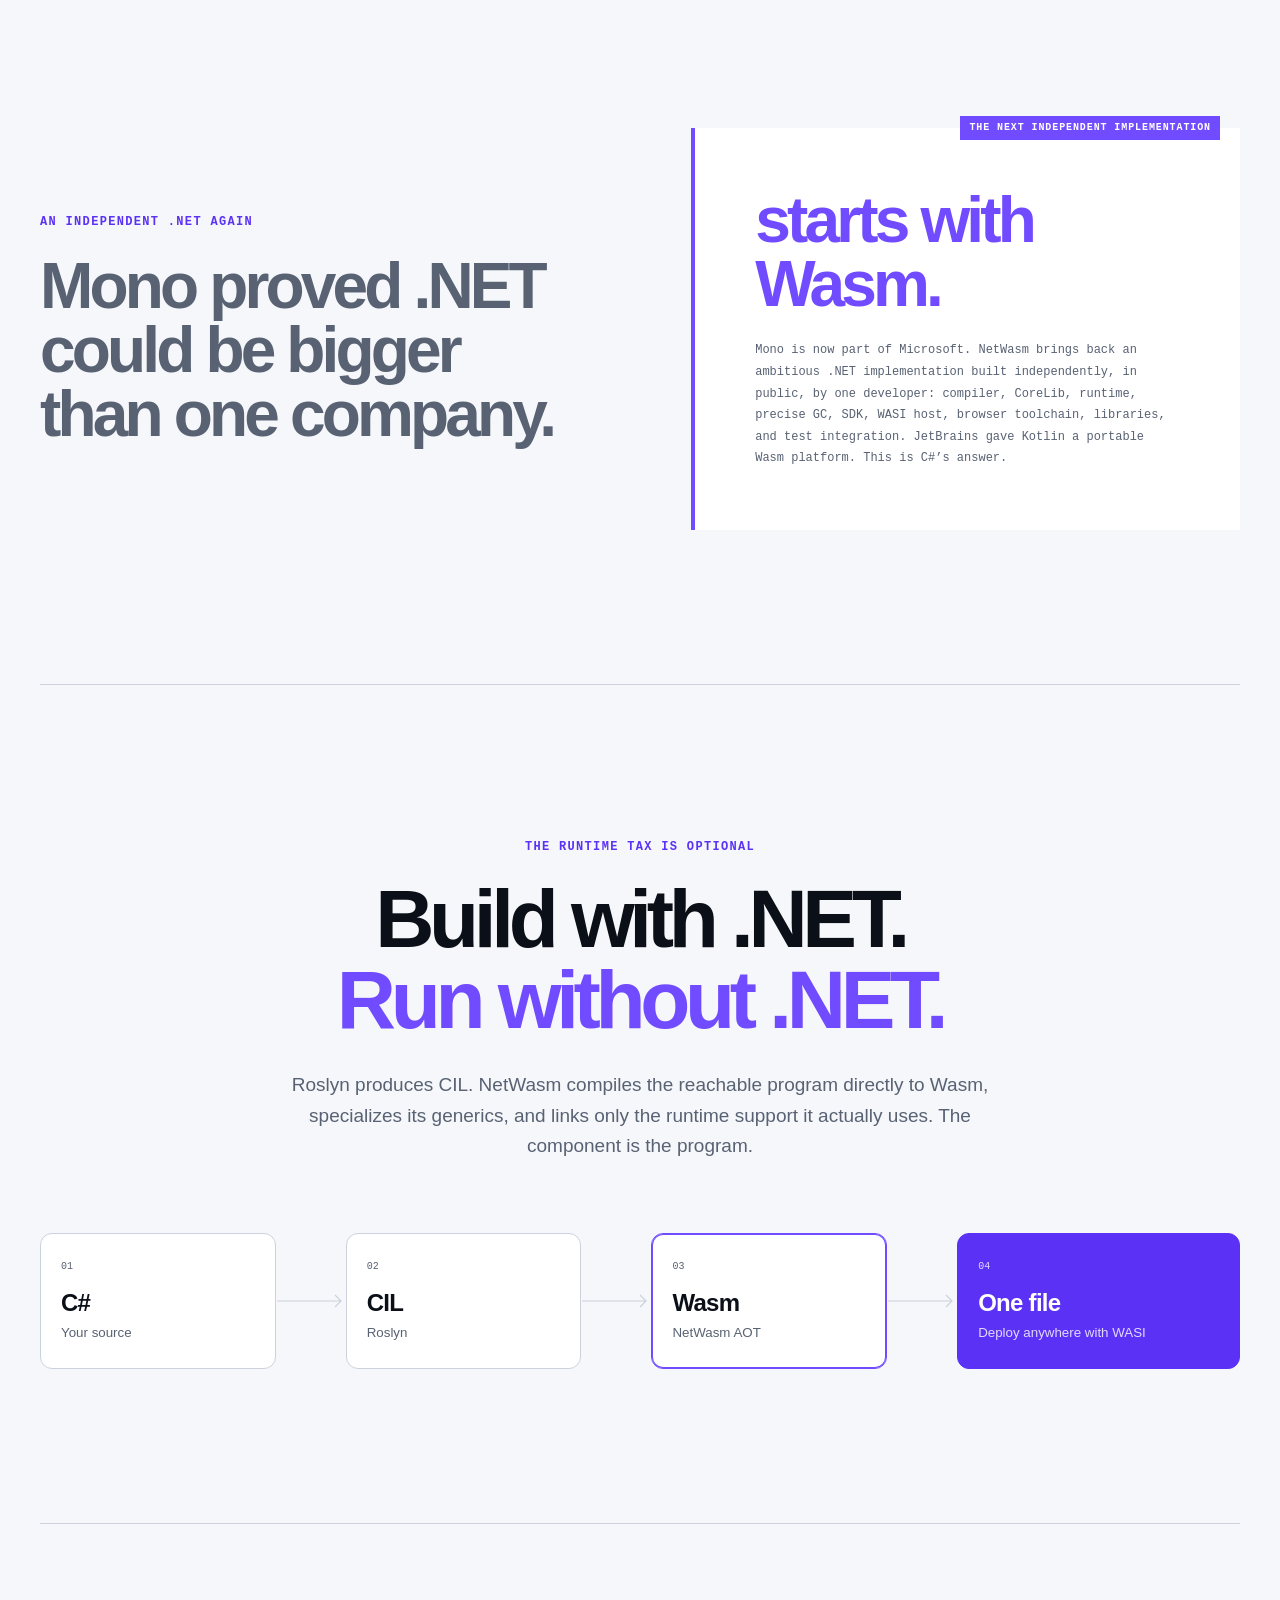
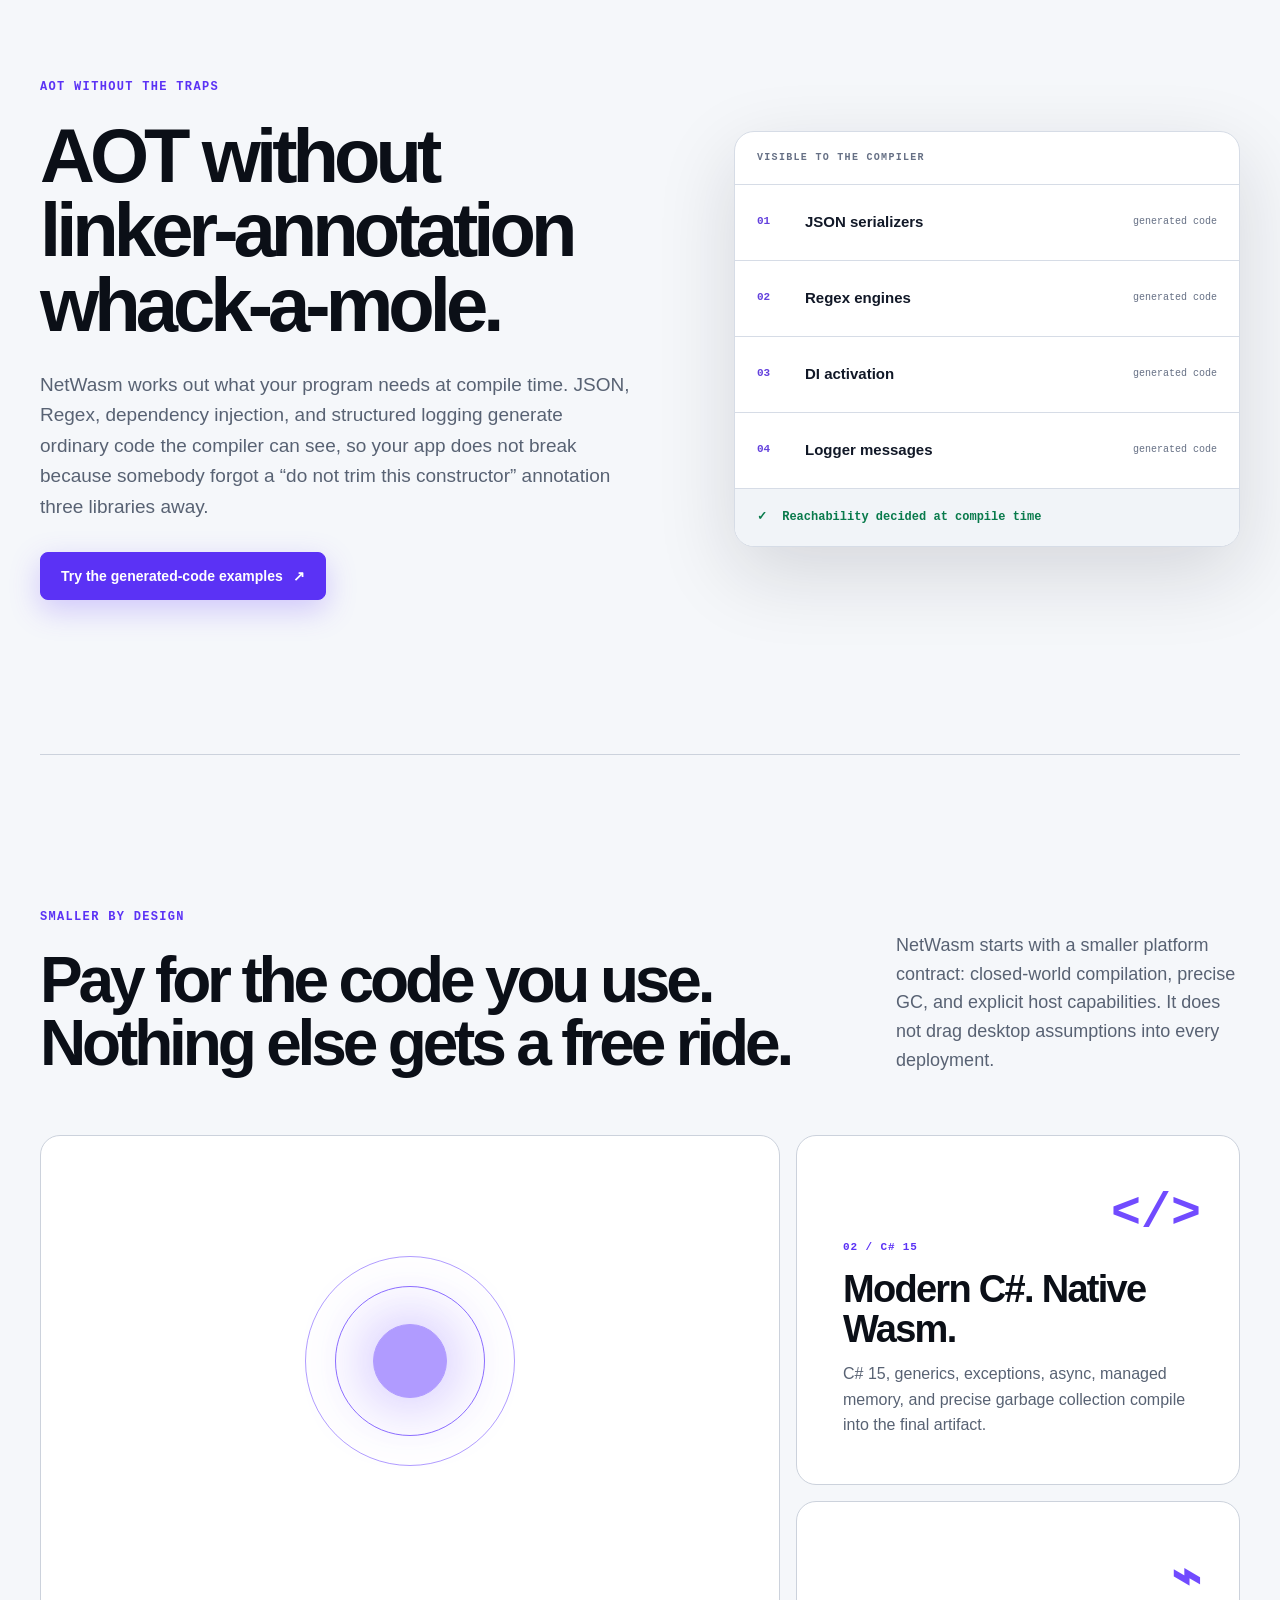
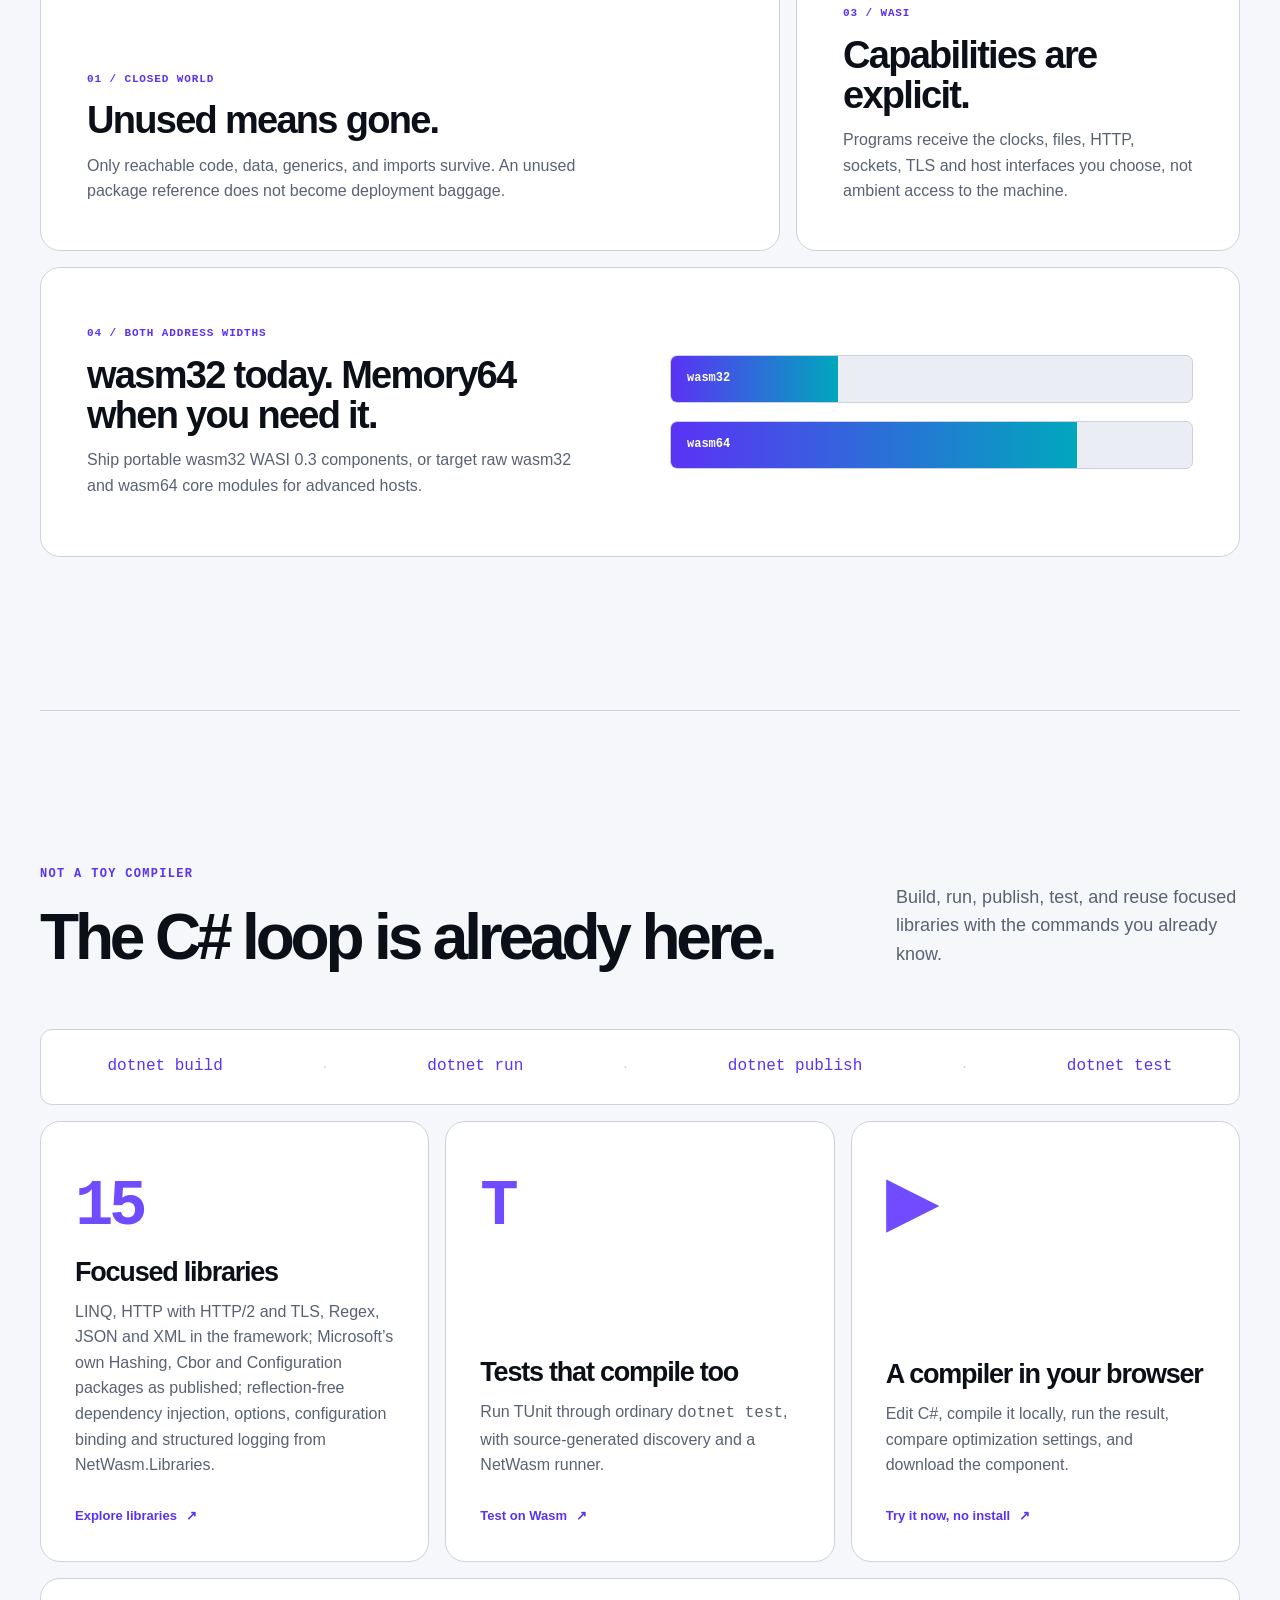
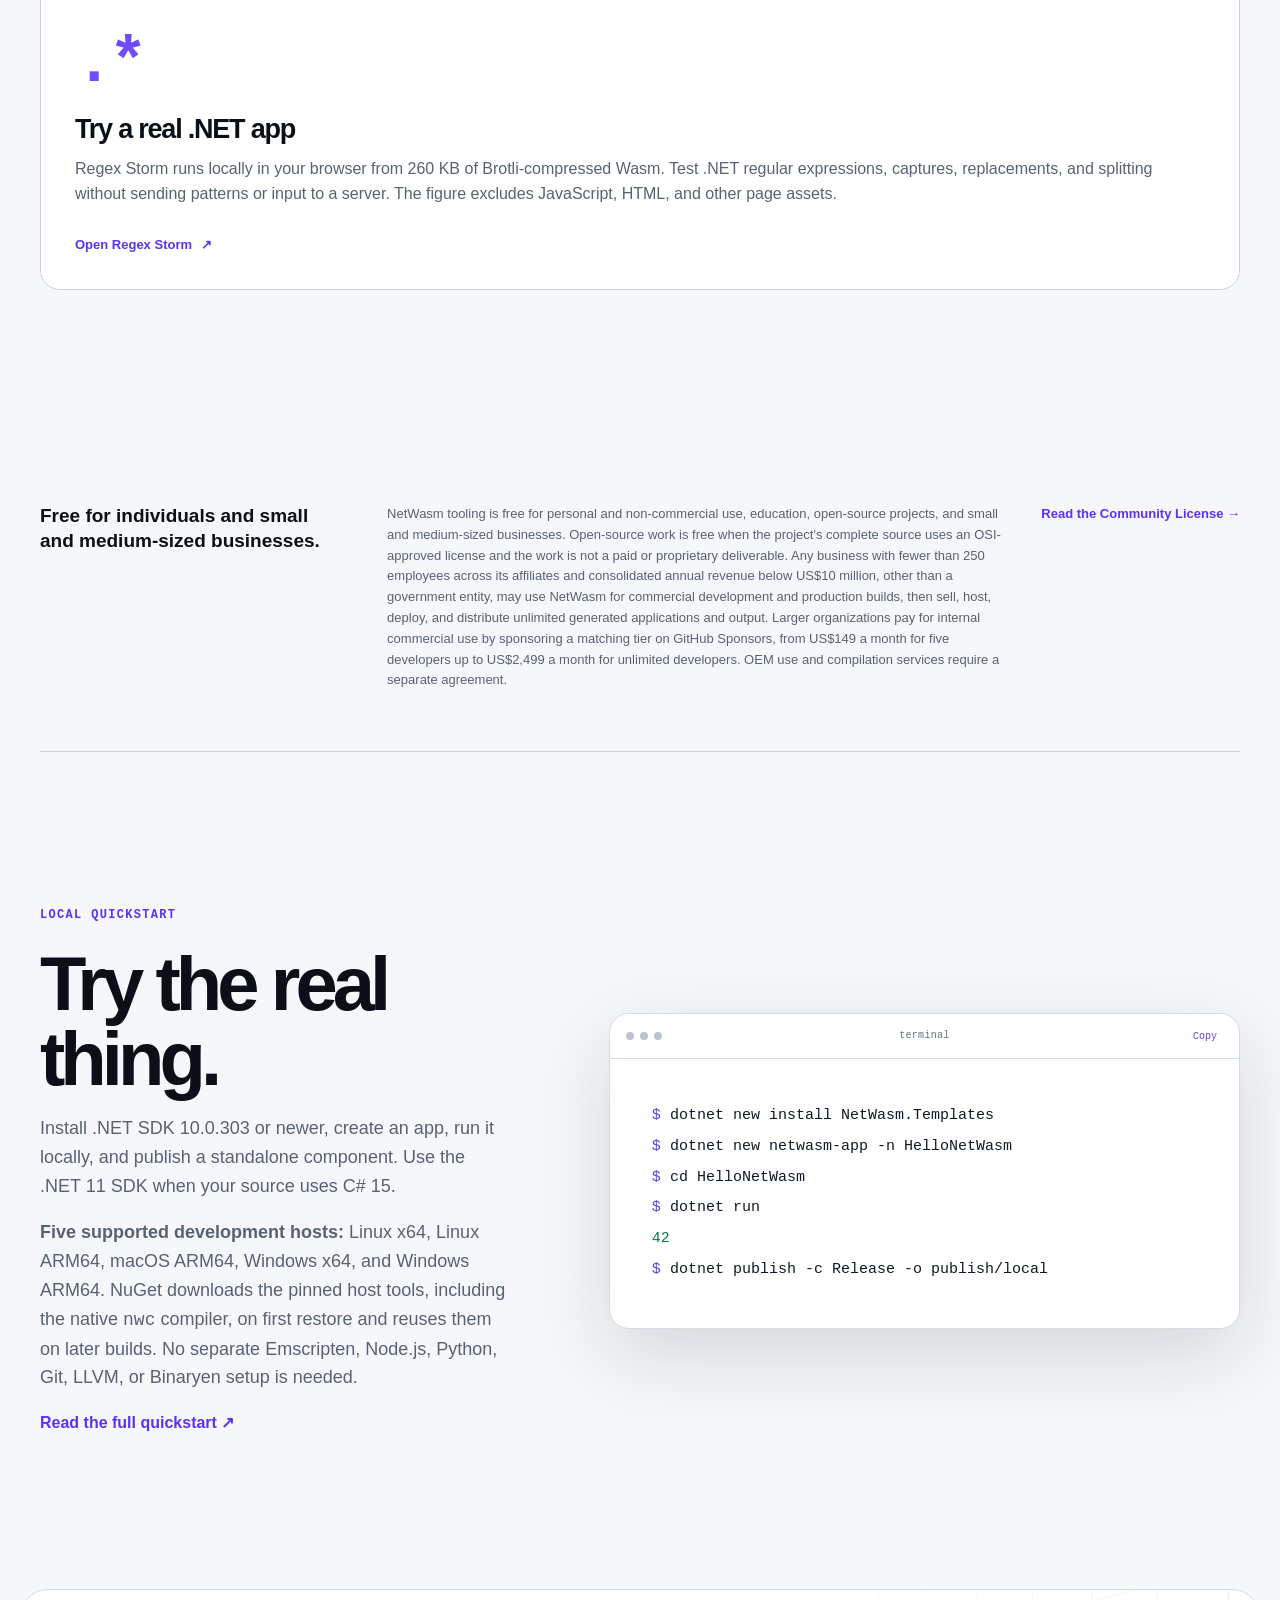
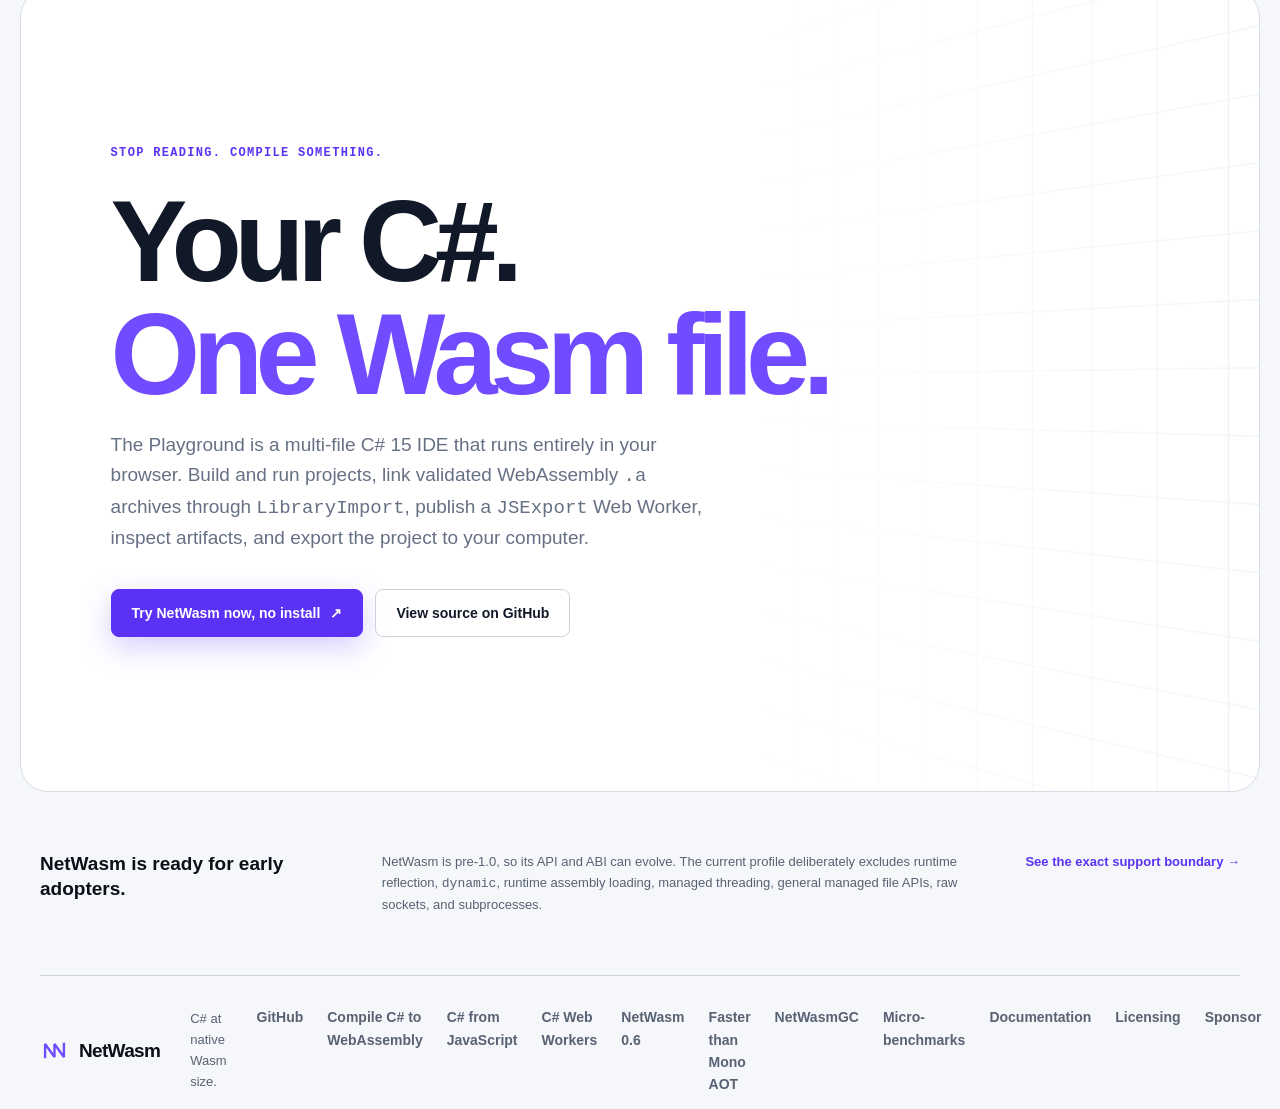
==== commit 631bdcf1: "NetWasmGen figures from the quiet rerun" ====
--- a/index.html
+++ b/index.html
@@ -225,19 +225,19 @@
           <a class="ecosystem-card" href="https://github.com/zion-sati/NetWasm/blob/main/docs/runtime-garbage-collection.md#when-to-choose-netwasmgen" target="_blank" rel="noopener noreferrer">
             <span class="ecosystem-number">3&times;</span>
             <h3>As fast over a kept set</h3>
-            <p>67.5 ms against NetWasmGC's 205.2 ms while 250 MB of short-lived arrays and strings pass through 150,000 kept rows.</p>
+            <p>67.1 ms against NetWasmGC's 204.0 ms while 250 MB of short-lived arrays and strings pass through 150,000 kept rows.</p>
             <strong>When to choose it <span>↗</span></strong>
           </a>
           <a class="ecosystem-card" href="https://github.com/zion-sati/NetWasm/blob/main/docs/runtime-garbage-collection.md#when-to-choose-netwasmgen" target="_blank" rel="noopener noreferrer">
             <span class="ecosystem-number">1.8&times;</span>
             <h3>As fast on binary-trees</h3>
-            <p>102.8 ms against 182.5 ms at depth 16: one long-lived tree and many short-lived ones.</p>
+            <p>102.8 ms against 182.3 ms at depth 16: one long-lived tree and many short-lived ones.</p>
             <strong>Every program measured <span>↗</span></strong>
           </a>
           <a class="ecosystem-card" href="https://github.com/zion-sati/NetWasm/blob/main/docs/runtime-garbage-collection.md#when-to-choose-netwasmgen" target="_blank" rel="noopener noreferrer">
             <span class="ecosystem-number">0.93</span>
             <h3>Of NetWasmGC's time, overall</h3>
-            <p>Across 57 garbage-collection programs. Short runs and data that dies all at once are 3 to 12% slower, so it is opt-in: one property selects it.</p>
+            <p>Across 57 garbage-collection programs. Short runs and data that dies all at once are 3 to 14% slower, so it is opt-in: one property selects it.</p>
             <strong>Measure your own <span>↗</span></strong>
           </a>
         </div>
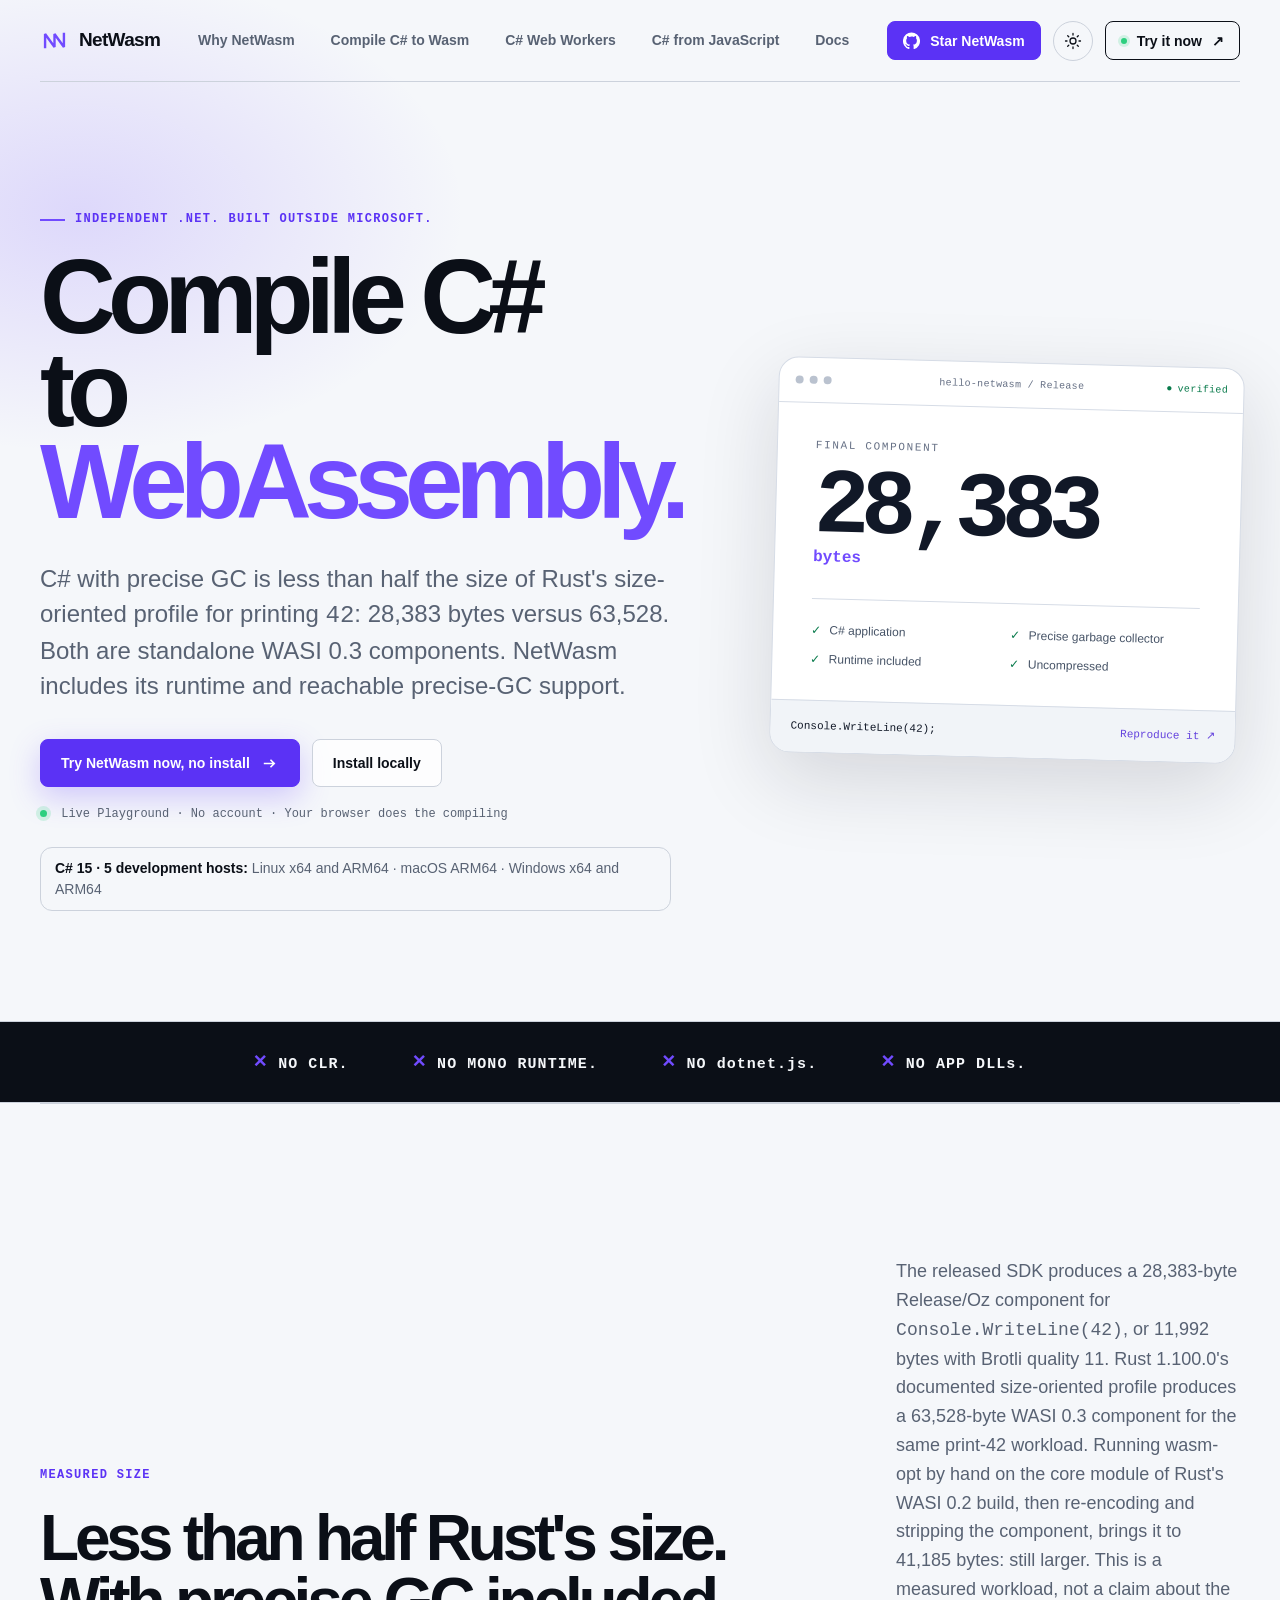
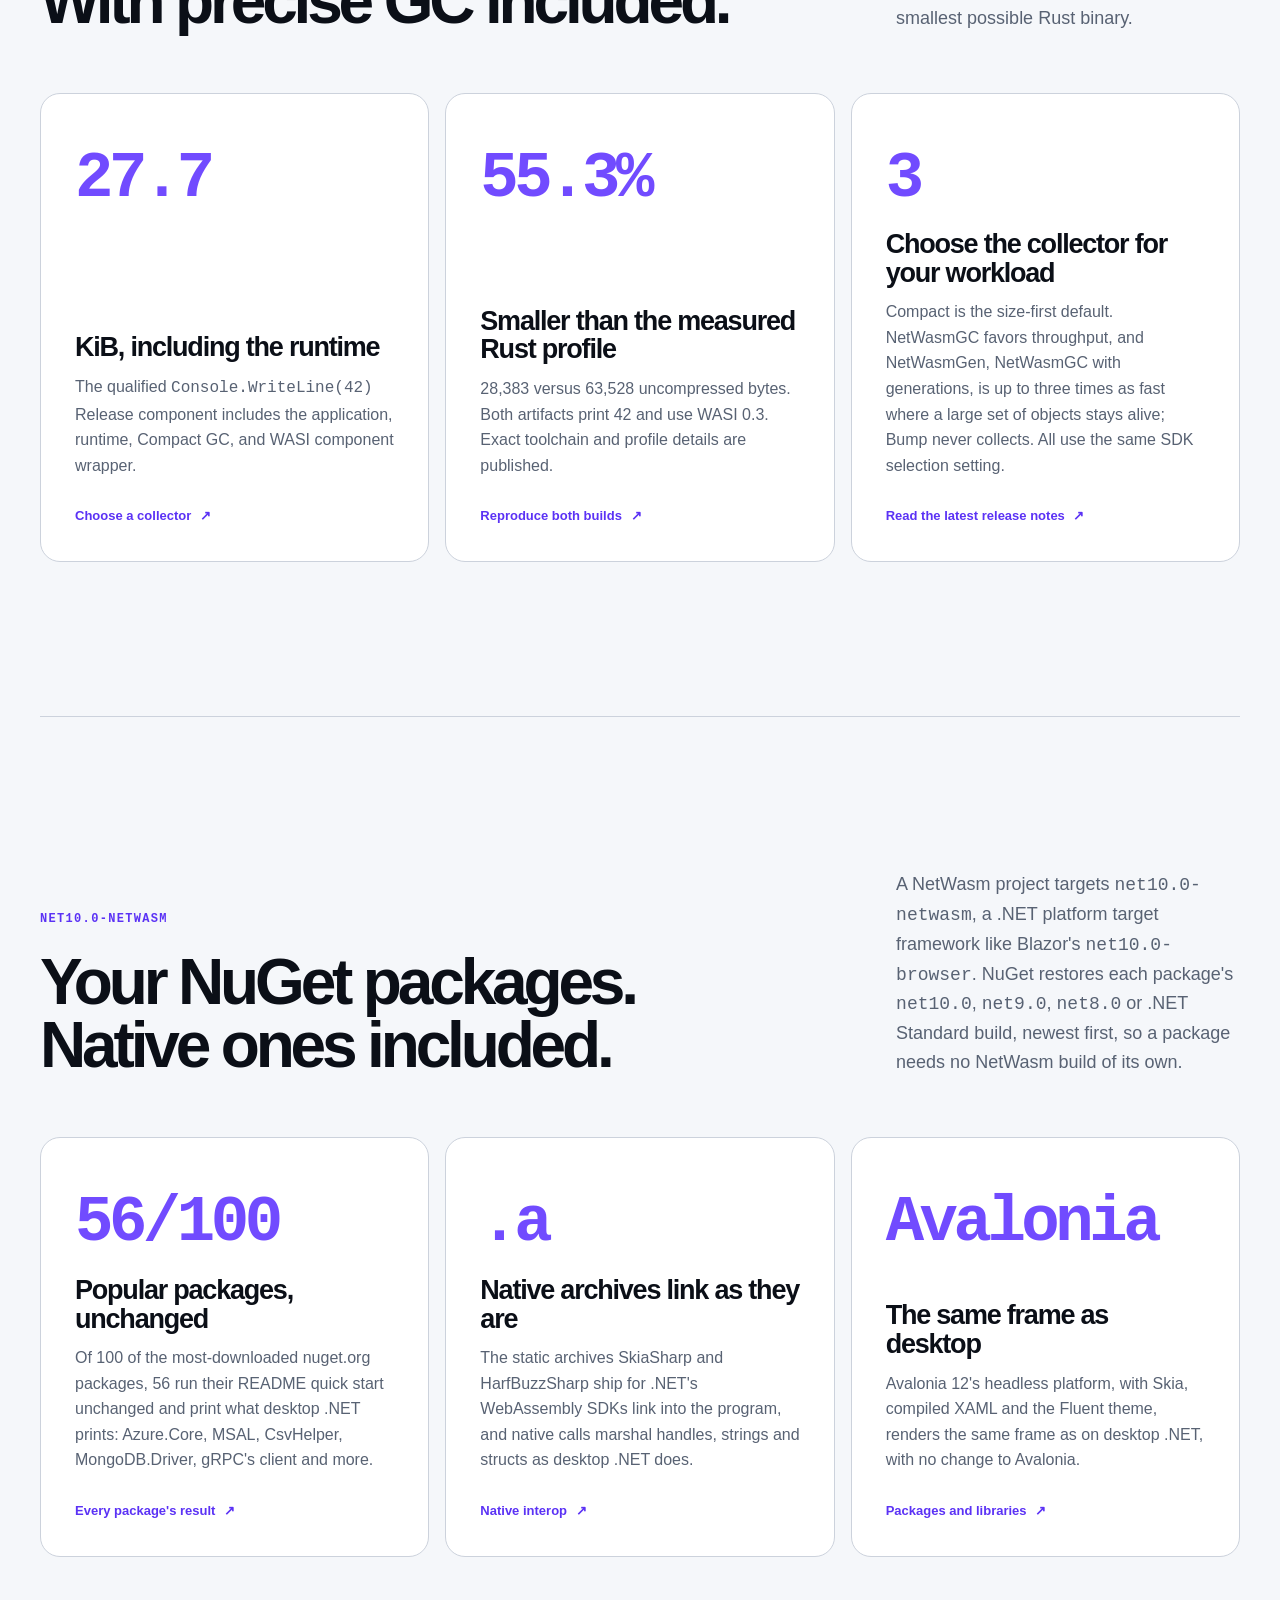
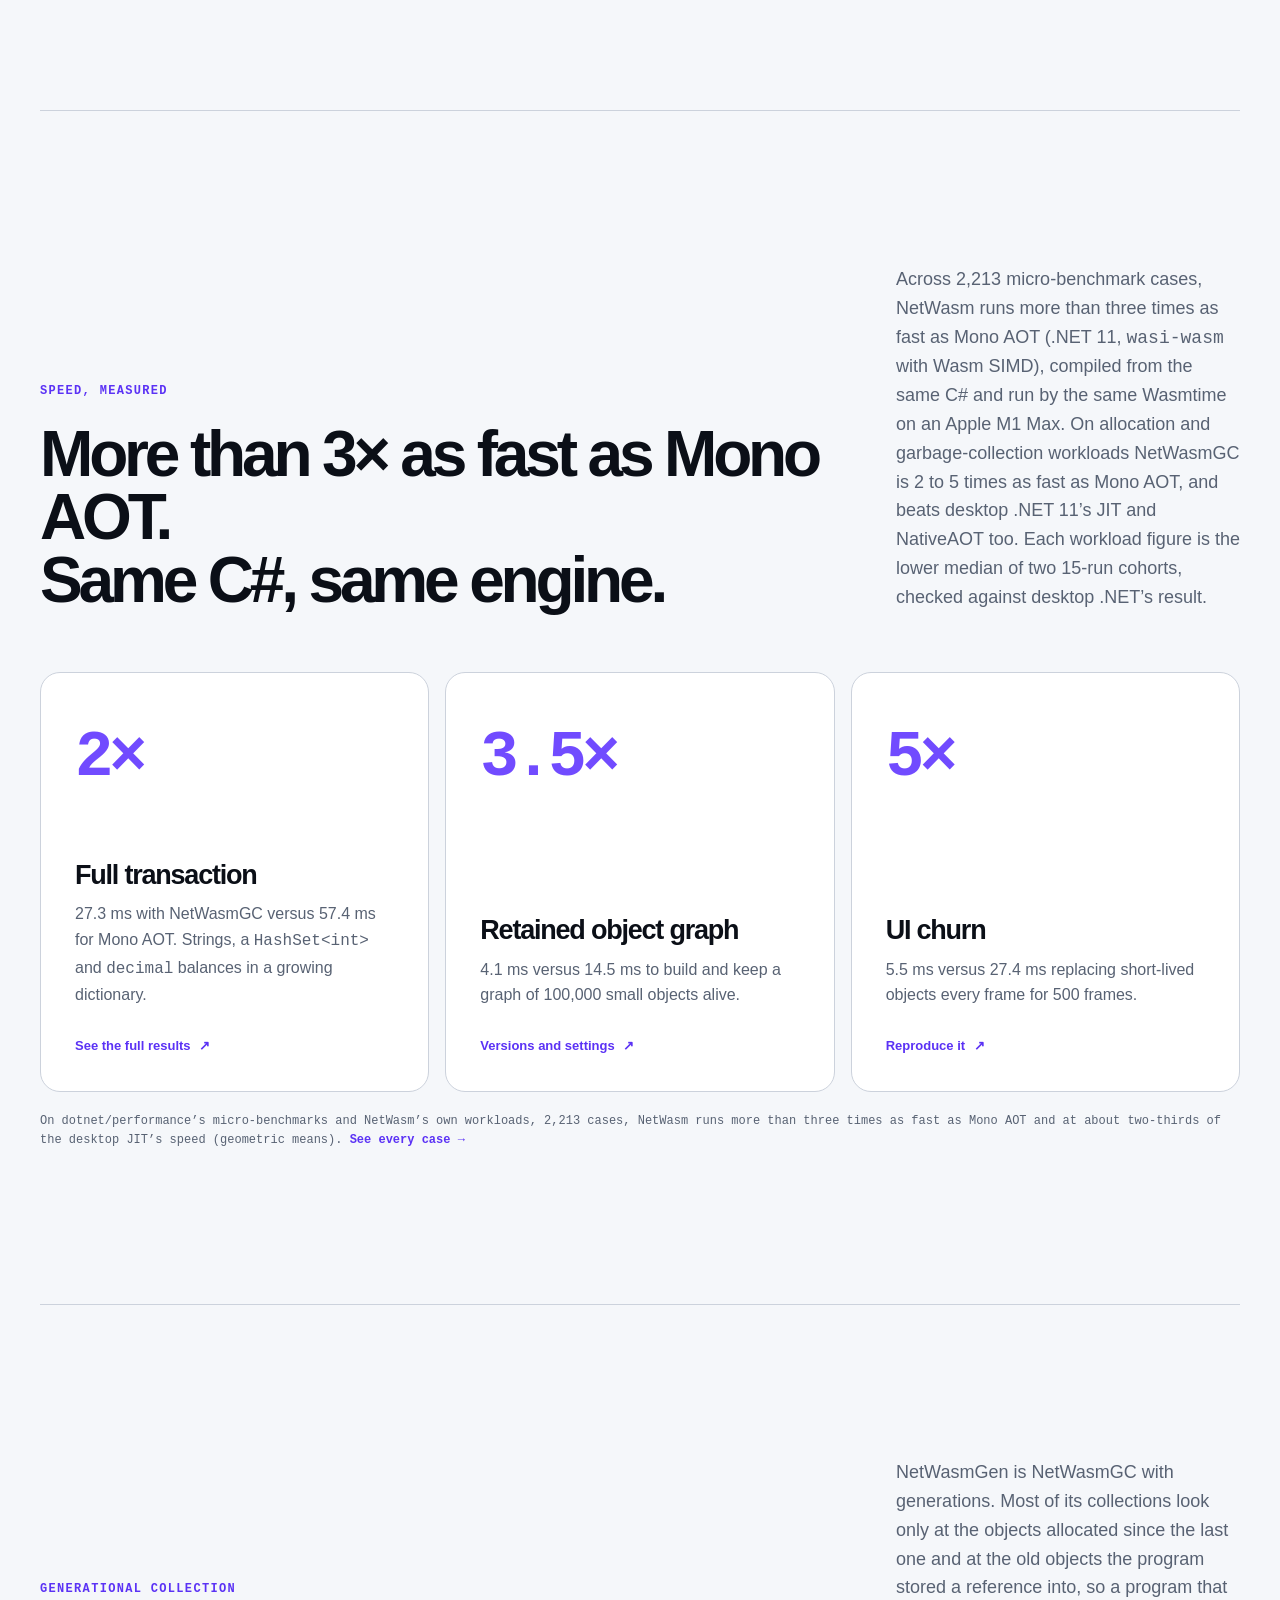
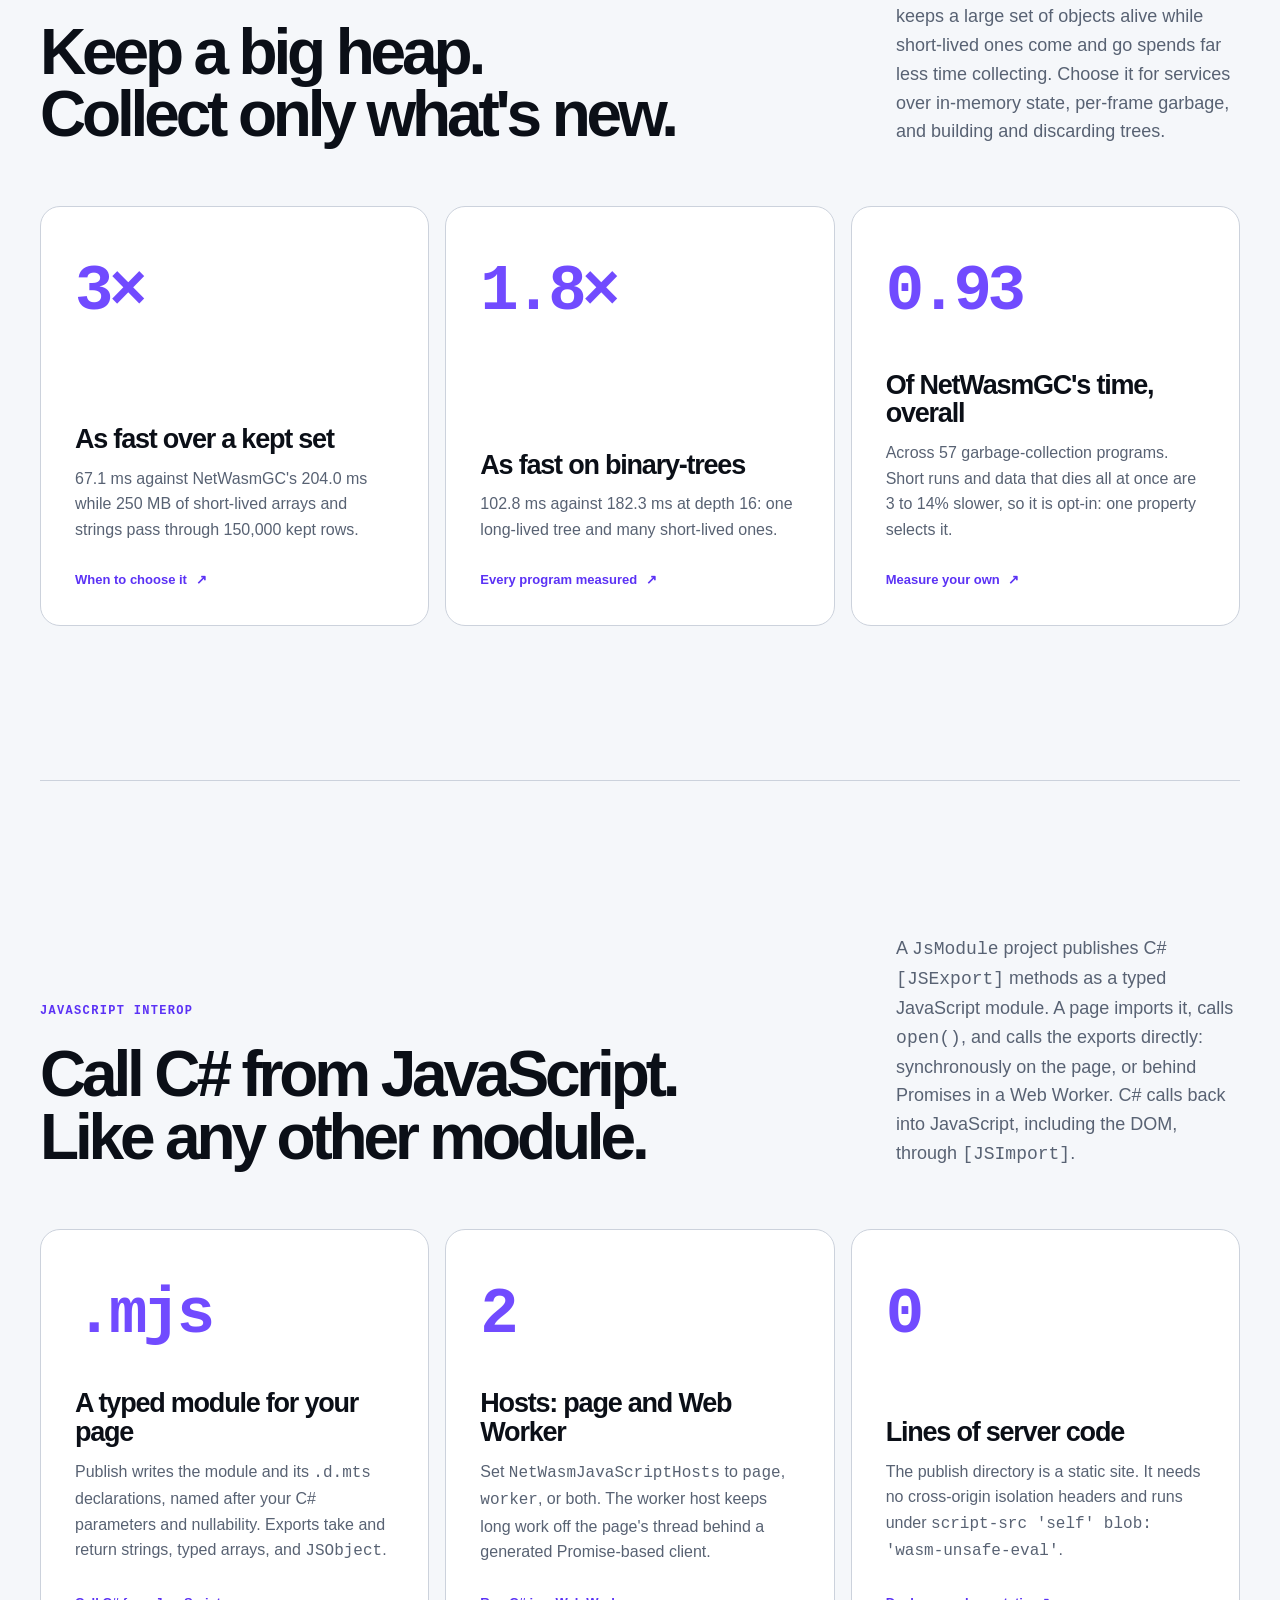
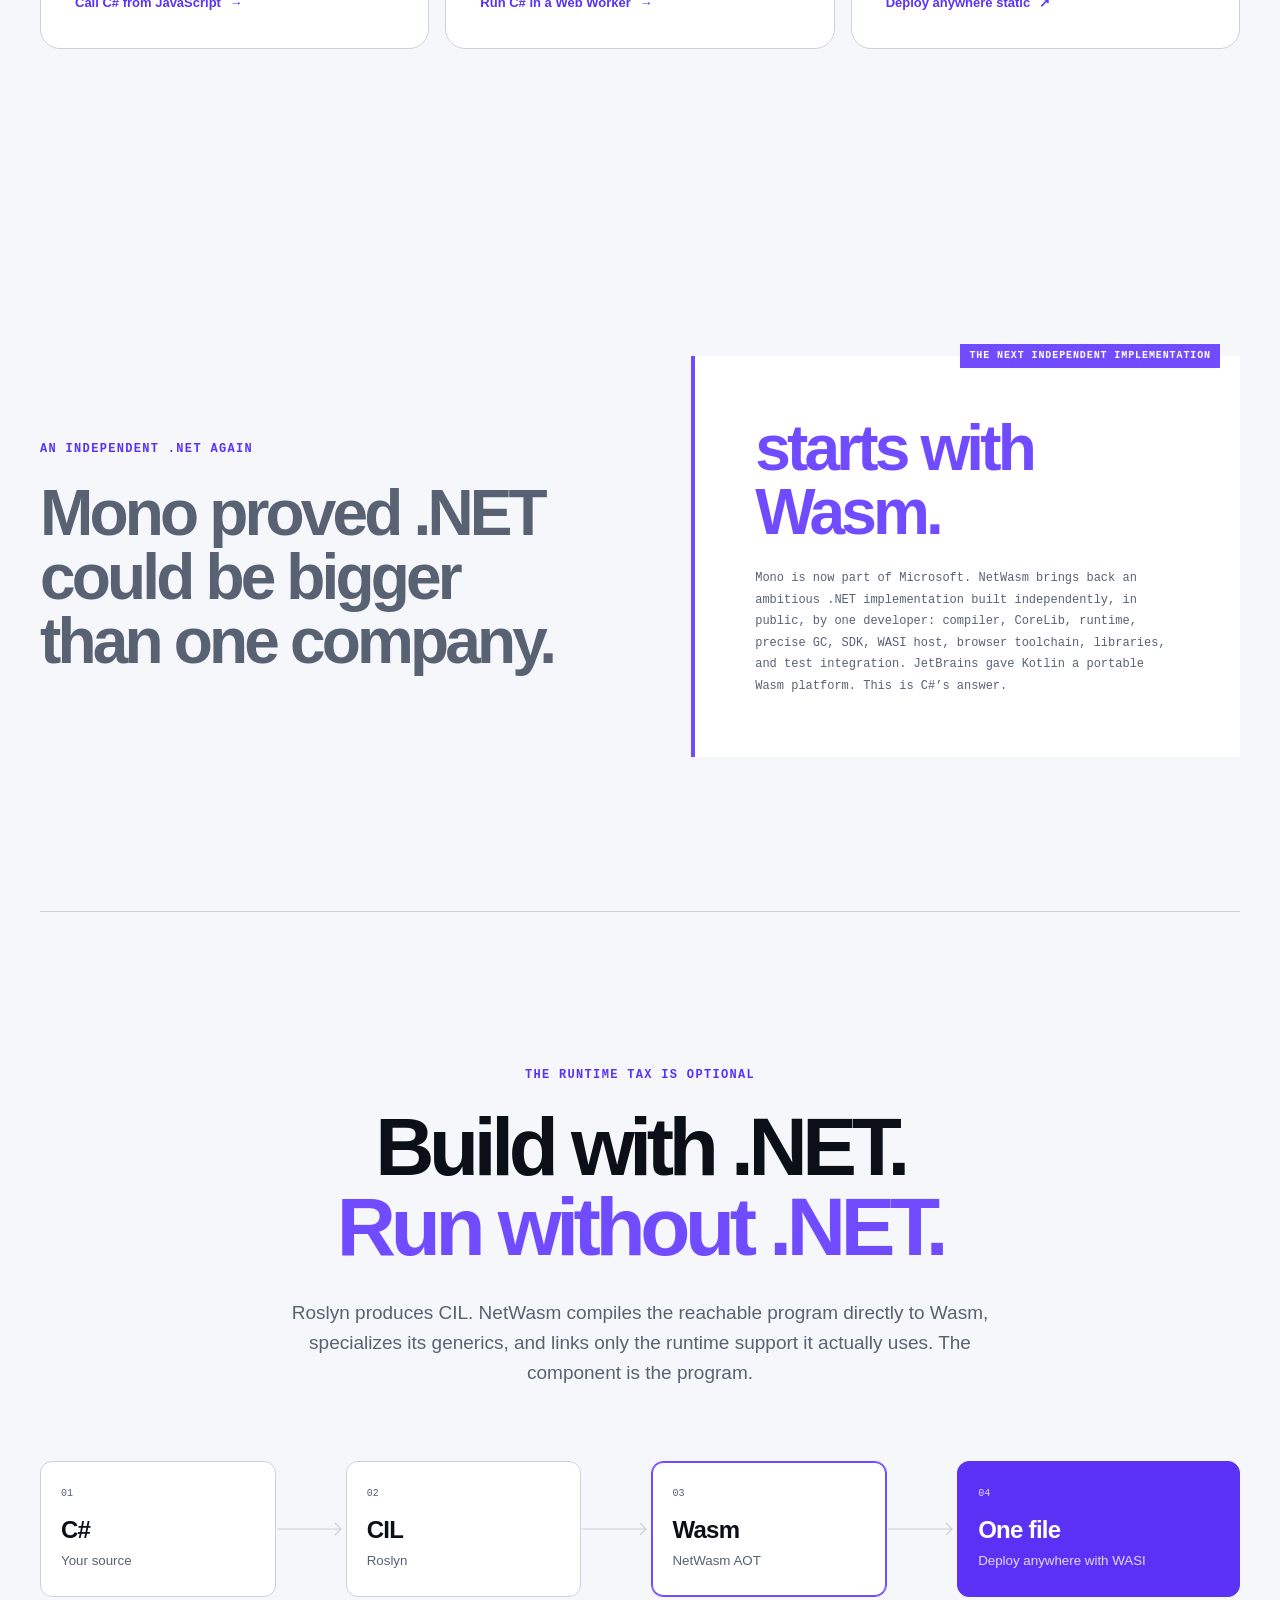
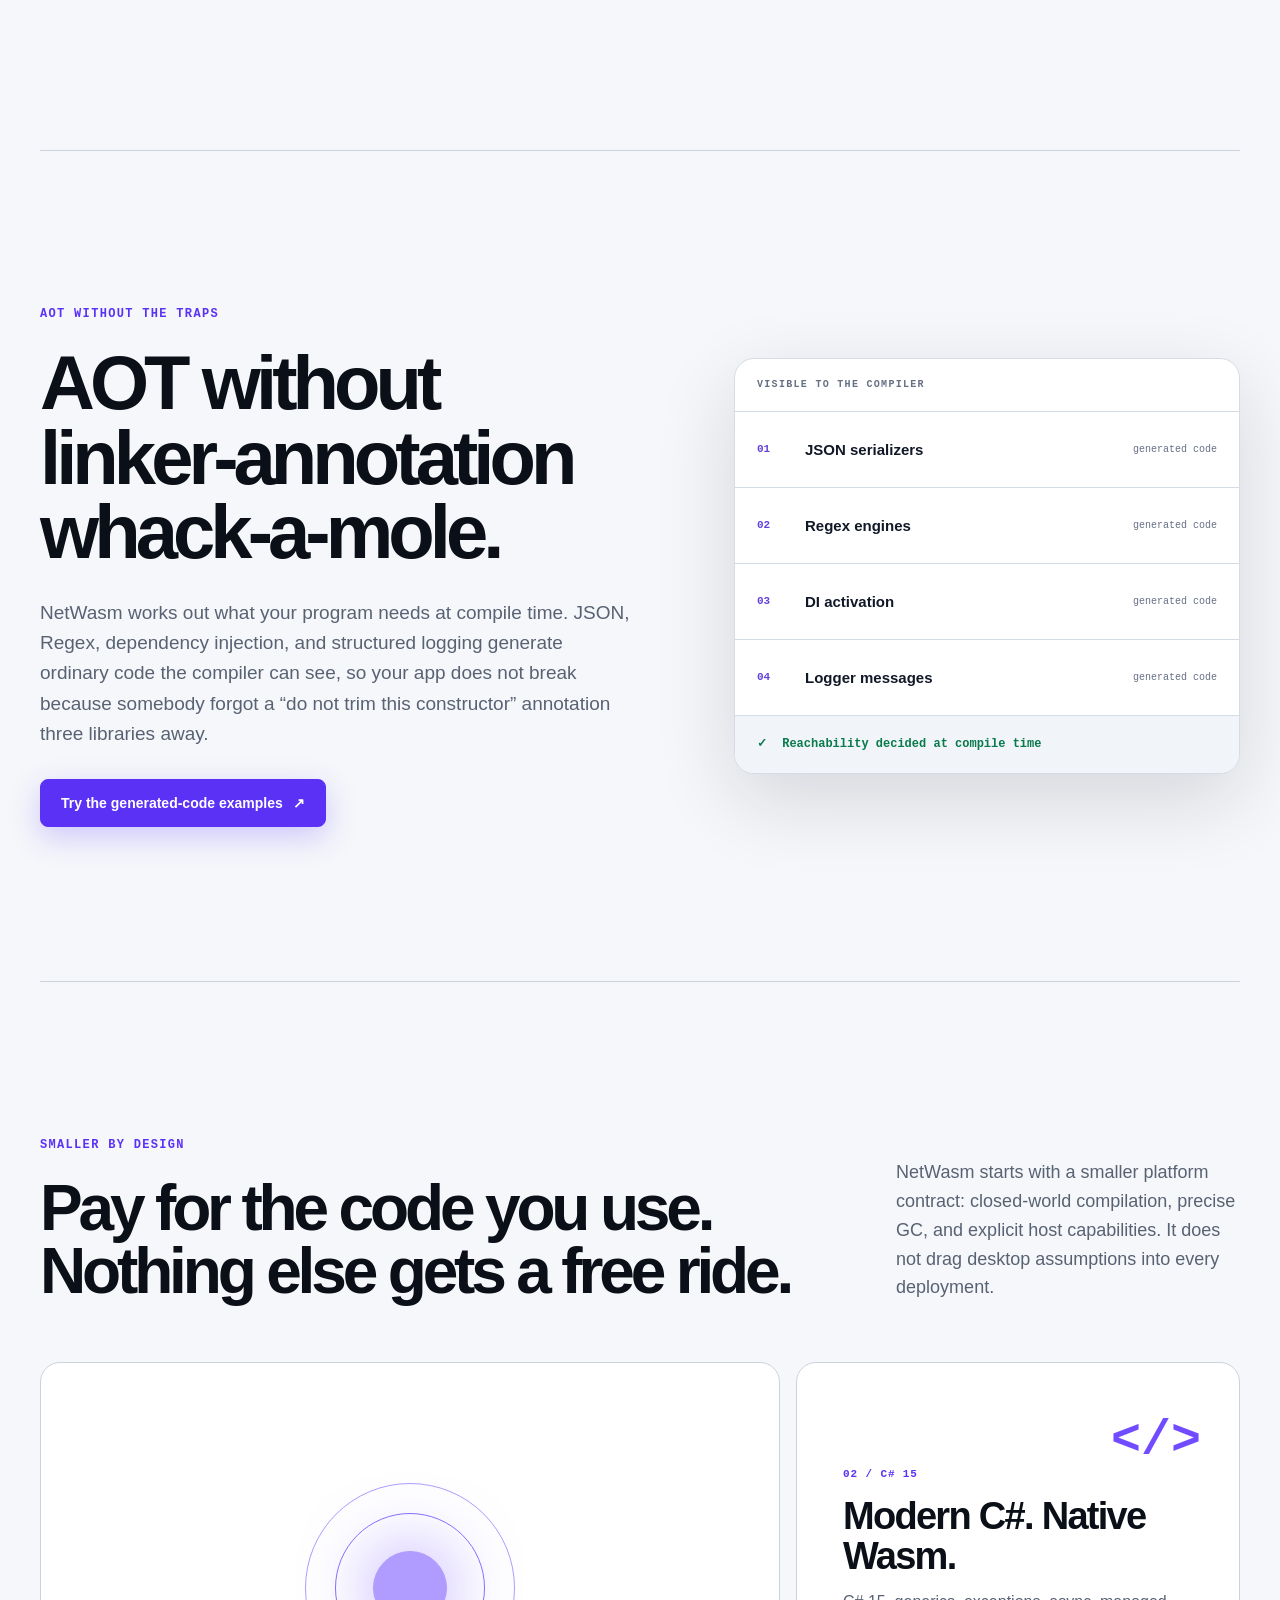
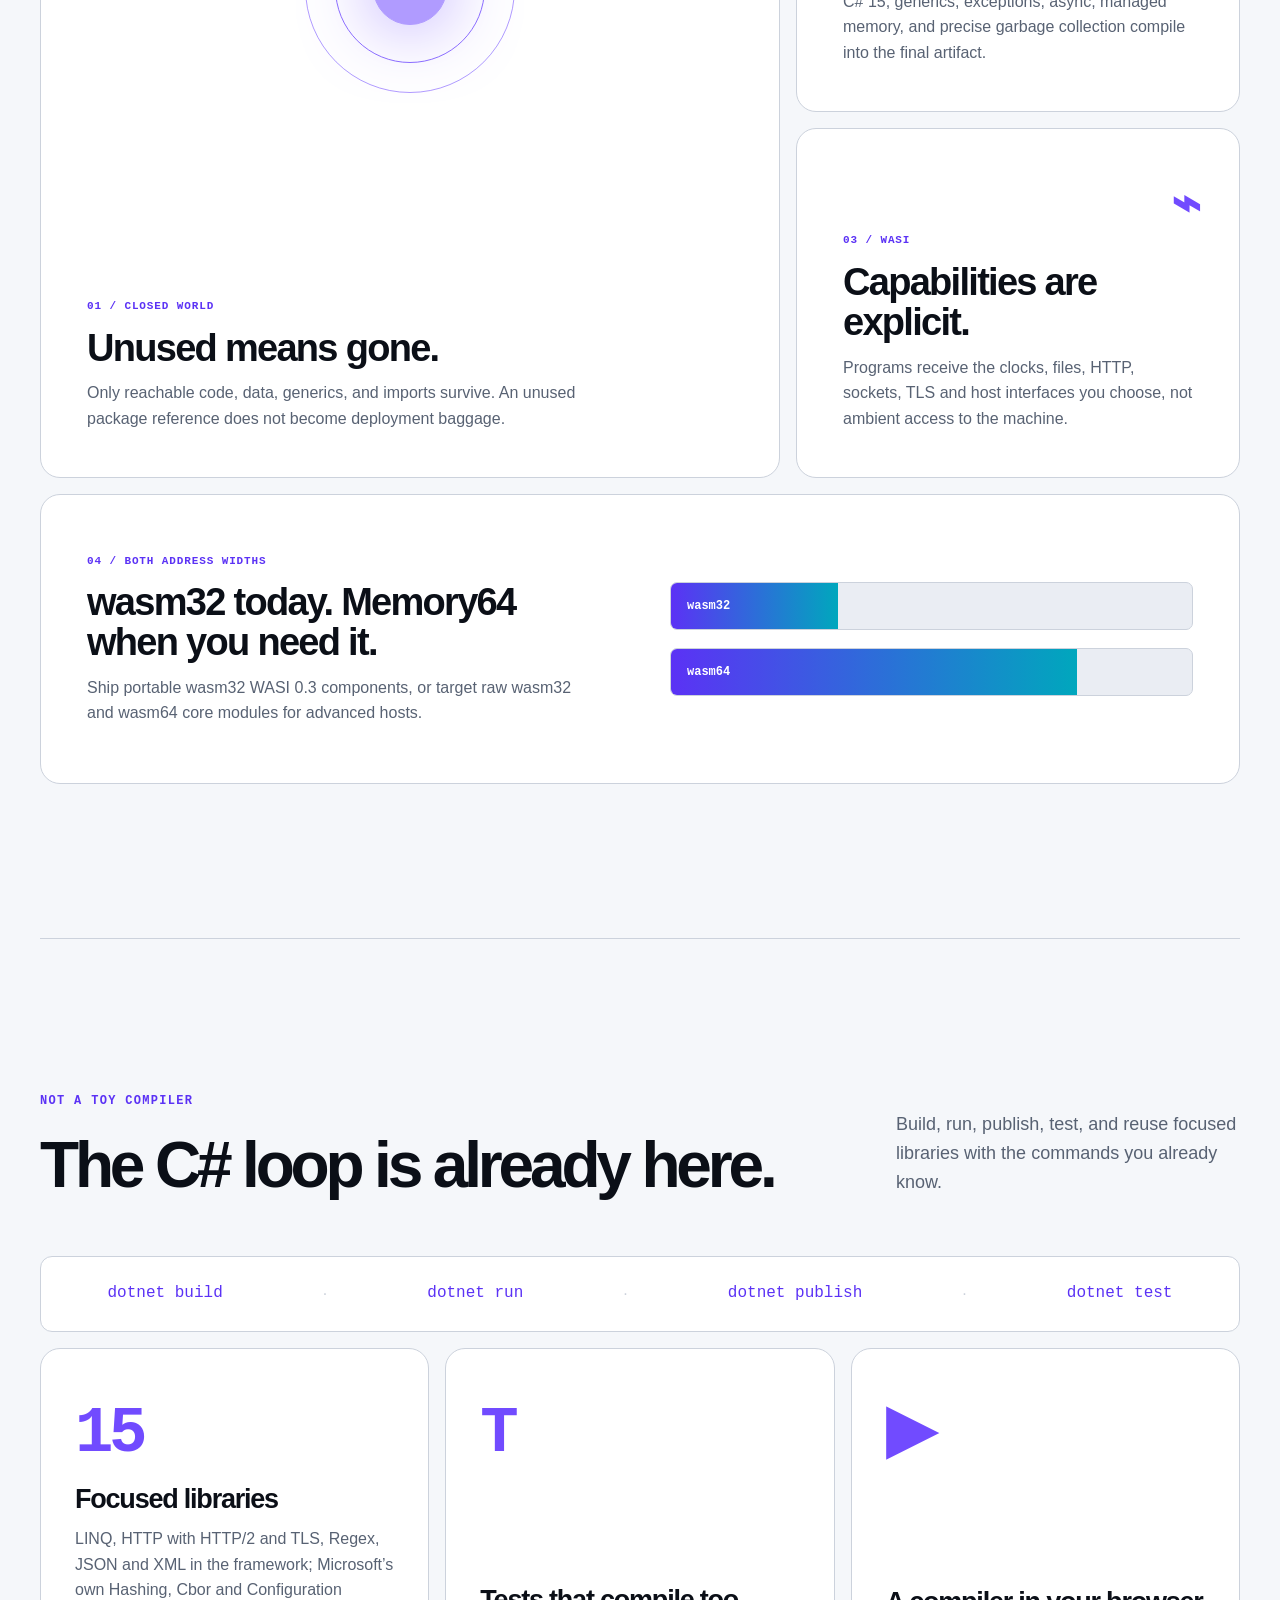
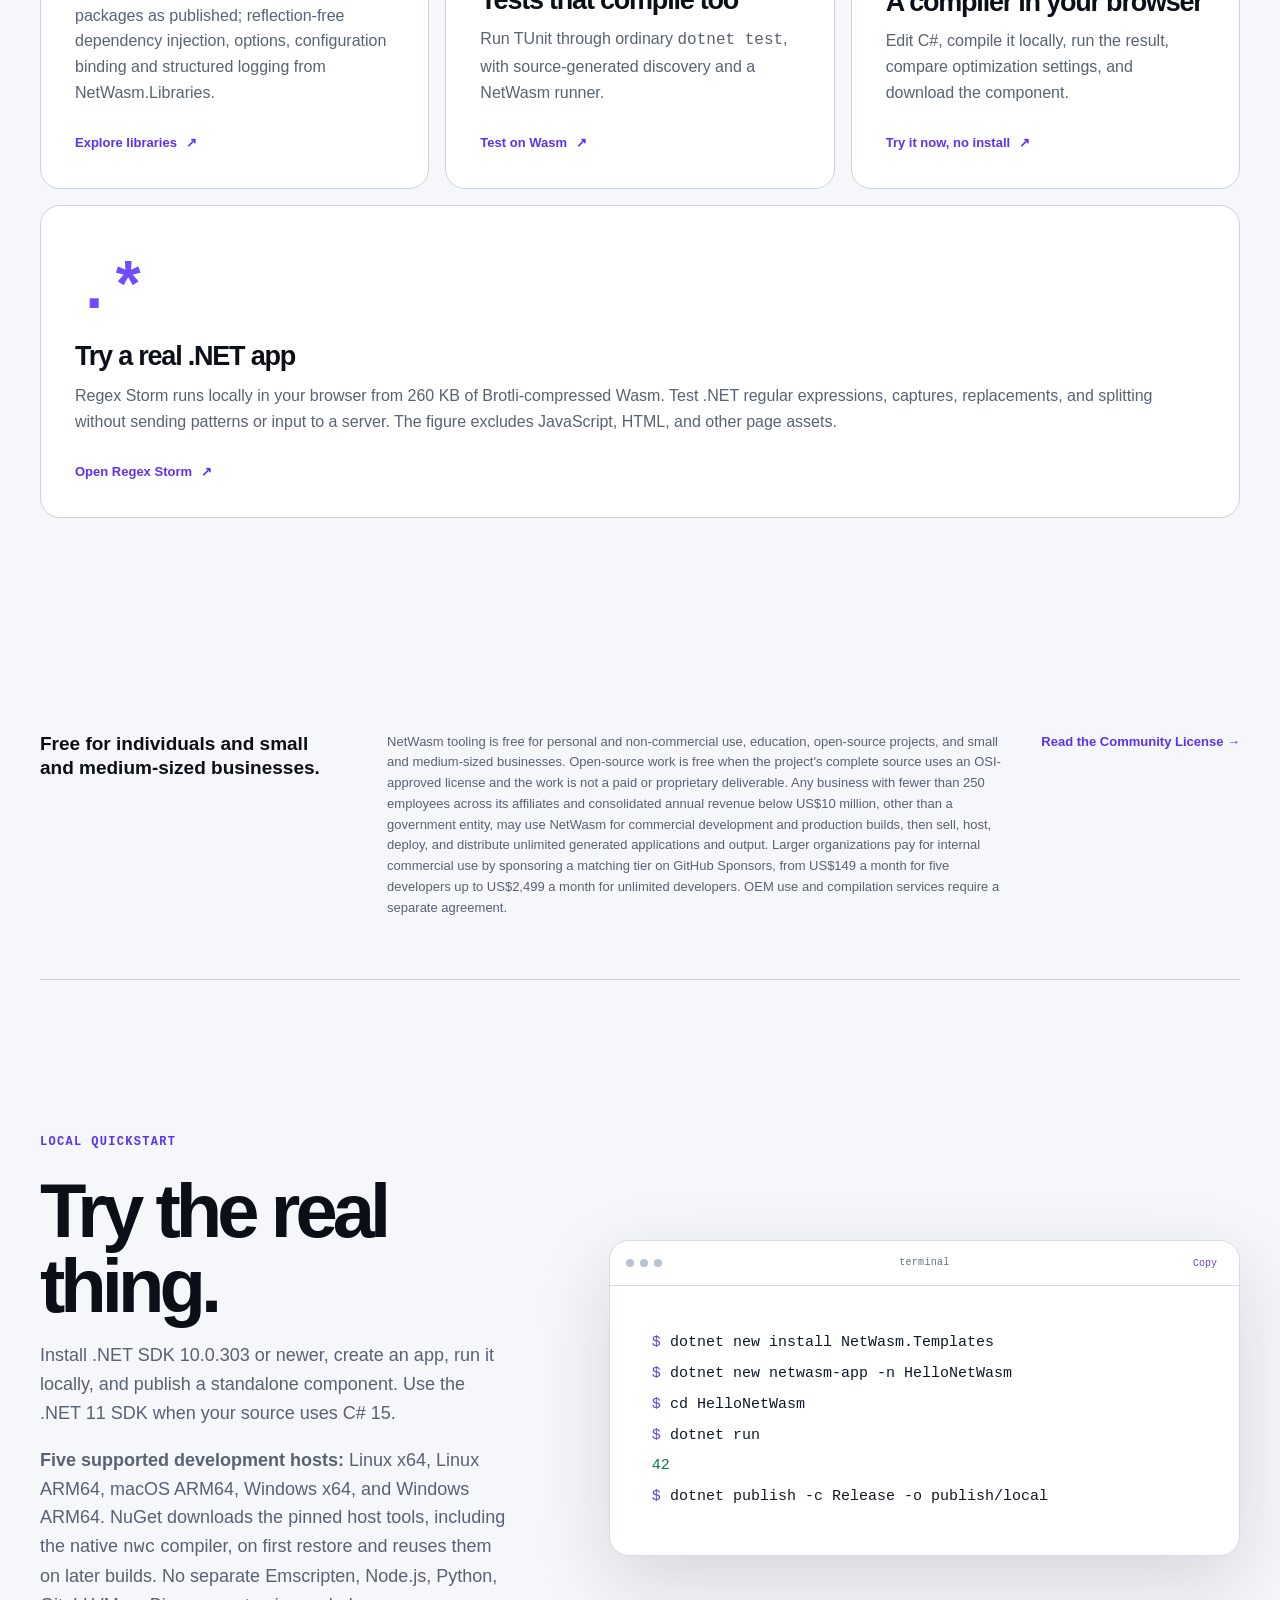
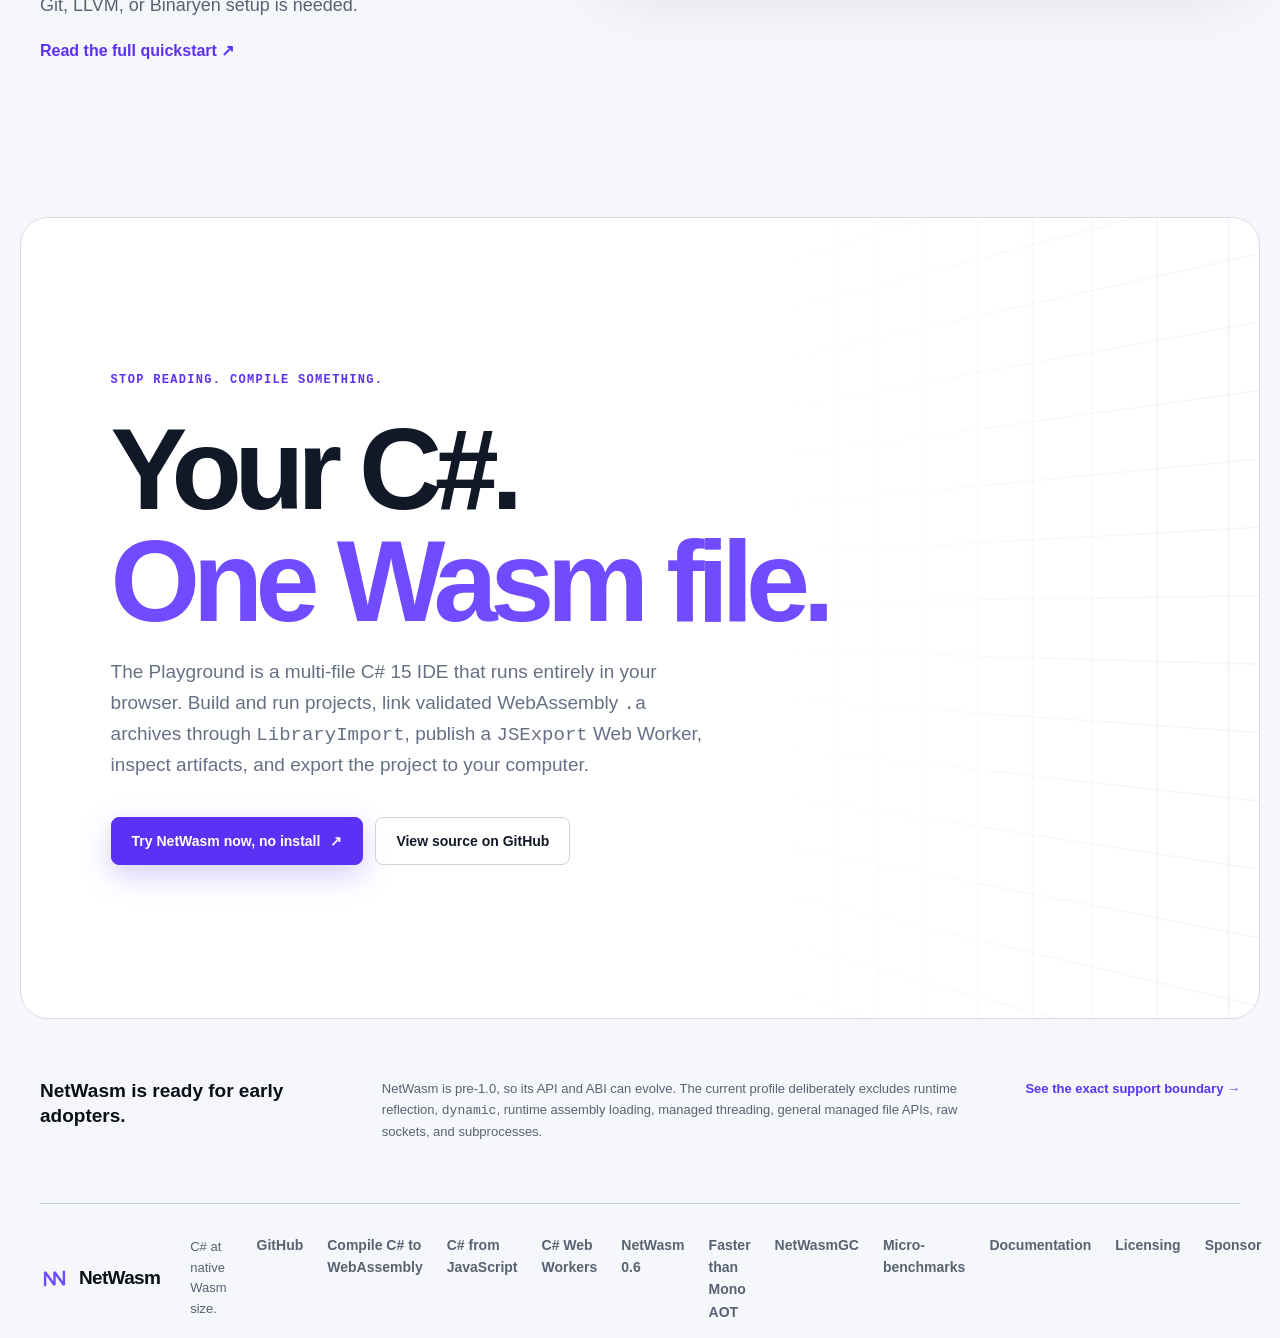
==== commit 5e67ae20: "No Blazor size section; speed as times as fast as Mono AOT (more than 3x overall, 2x to 5x on the al" ====
--- a/index.html
+++ b/index.html
@@ -186,31 +186,31 @@
         <div class="section-heading">
           <div>
             <p class="section-kicker">Speed, measured</p>
-            <h2 id="mono-title">Faster than Mono AOT.<br><span>Same C#, same engine.</span></h2>
-          </div>
-          <p>NetWasm runs our allocation and garbage-collection benchmarks faster than Mono AOT (.NET 11, <code>wasi-wasm</code> with Wasm SIMD), compiled from the same C# source and run by the same Wasmtime 50.0.1 on an Apple M1 Max. Each figure is the lower median of two 15-run cohorts, and every run is checked against desktop .NET's result. NetWasmGC also takes less time than desktop .NET 11's JIT and desktop NativeAOT on all three workloads. Without allocation, NetWasm takes less time than Mono AOT on three of the four workloads we publish and ties on the fourth.</p>
+            <h2 id="mono-title">More than 3&times; as fast as Mono AOT.<br><span>Same C#, same engine.</span></h2>
+          </div>
+          <p>Across 2,213 micro-benchmark cases, NetWasm runs more than three times as fast as Mono AOT (.NET 11, <code>wasi-wasm</code> with Wasm SIMD), compiled from the same C# and run by the same Wasmtime on an Apple M1 Max. On allocation and garbage-collection workloads NetWasmGC is 2 to 5 times as fast as Mono AOT, and beats desktop .NET 11&rsquo;s JIT and NativeAOT too. Each workload figure is the lower median of two 15-run cohorts, checked against desktop .NET&rsquo;s result.</p>
         </div>
         <div class="ecosystem-grid">
           <a class="ecosystem-card" href="https://github.com/zion-sati/NetWasm/blob/main/docs/performance.md" target="_blank" rel="noopener noreferrer">
-            <span class="ecosystem-number">52%</span>
-            <h3>Less time: full transaction</h3>
+            <span class="ecosystem-number">2&times;</span>
+            <h3>Full transaction</h3>
             <p>27.3 ms with NetWasmGC versus 57.4 ms for Mono AOT. Strings, a <code>HashSet&lt;int&gt;</code> and <code>decimal</code> balances in a growing dictionary.</p>
             <strong>See the full results <span>↗</span></strong>
           </a>
           <a class="ecosystem-card" href="https://github.com/zion-sati/NetWasm/blob/main/docs/performance.md" target="_blank" rel="noopener noreferrer">
-            <span class="ecosystem-number">72%</span>
-            <h3>Less time: retained object graph</h3>
+            <span class="ecosystem-number">3.5&times;</span>
+            <h3>Retained object graph</h3>
             <p>4.1 ms versus 14.5 ms to build and keep a graph of 100,000 small objects alive.</p>
             <strong>Versions and settings <span>↗</span></strong>
           </a>
           <a class="ecosystem-card" href="https://github.com/zion-sati/NetWasm/blob/main/docs/performance.md#reproduce" target="_blank" rel="noopener noreferrer">
-            <span class="ecosystem-number">80%</span>
-            <h3>Less time: UI churn</h3>
+            <span class="ecosystem-number">5&times;</span>
+            <h3>UI churn</h3>
             <p>5.5 ms versus 27.4 ms replacing short-lived objects every frame for 500 frames.</p>
             <strong>Reproduce it <span>↗</span></strong>
           </a>
         </div>
-        <p class="comparison-note">On dotnet/performance's micro-benchmarks and NetWasm's own workloads, 2,213 cases, NetWasm takes 0.28 of Mono AOT's time and 1.51 of the desktop JIT's (geometric means). <a href="micro-benchmarks/">See every case →</a></p>
+        <p class="comparison-note">On dotnet/performance&rsquo;s micro-benchmarks and NetWasm&rsquo;s own workloads, 2,213 cases, NetWasm runs more than three times as fast as Mono AOT and at about two-thirds of the desktop JIT&rsquo;s speed (geometric means). <a href="micro-benchmarks/">See every case →</a></p>
       </section>
 
       <section class="feature-section section" aria-labelledby="gen-title">
@@ -271,20 +271,6 @@
             <strong>Deploy anywhere static <span>↗</span></strong>
           </a>
         </div>
-      </section>
-
-      <section class="size-comparison section" aria-labelledby="size-comparison-title">
-        <div class="section-heading">
-          <div>
-            <p class="section-kicker">AOT vs AOT</p>
-            <h2 id="size-comparison-title">Native Wasm size.<br><span>Measured, not promised.</span></h2>
-          </div>
-          <p>The NetWasm Release/Oz component for <code>Console.WriteLine(42)</code> is 27.7 KiB. The retained .NET 11 RC1 Blazor WebAssembly AOT print-42 build loads 14.58 MiB of Wasm. These are different deployment stacks, not equivalent UI frameworks.</p>
-        </div>
-        <a class="comparison-chart" href="https://github.com/zion-sati/NetWasm/blob/main/docs/size-and-methodology.md#blazor-webassembly-aot-printing-42" target="_blank" rel="noopener noreferrer" aria-label="Read the reproducible AOT size comparison methodology">
-          <img src="aot-console42-size-wasi03.svg" width="960" height="548" alt="Uncompressed AOT Wasm: NetWasm with Compact GC is 27.7 KiB, Blazor .NET 10 is 11.71 MiB, and Blazor .NET 11 RC1 is 14.58 MiB.">
-        </a>
-        <p class="comparison-note">Uncompressed Wasm, excluding JavaScript and the host engine. Binary units: 1 KiB = 1,024 bytes and 1 MiB = 1,024 KiB. NetWasm selects Compact by default. <a href="https://github.com/zion-sati/NetWasm/blob/main/docs/size-and-methodology.md#blazor-webassembly-aot-printing-42" target="_blank" rel="noopener noreferrer">Reproduce the comparison <span aria-hidden="true">↗</span></a></p>
       </section>
 
       <section class="origin section" aria-label="NetWasm independence">
--- a/styles.css
+++ b/styles.css
@@ -313,8 +313,6 @@
 .manifesto p::before { content: "×"; margin-right: 10px; color: var(--accent); font-size: 1.5em; }
 
 .section { width: min(calc(100% - 40px), var(--max)); margin: 0 auto; padding: clamp(90px, 12vw, 160px) 0; }
-.size-comparison { border-bottom: 1px solid var(--line); }
-.size-comparison .section-heading h2 span { color: var(--accent); }
 .comparison-chart {
   display: block;
   overflow: hidden;
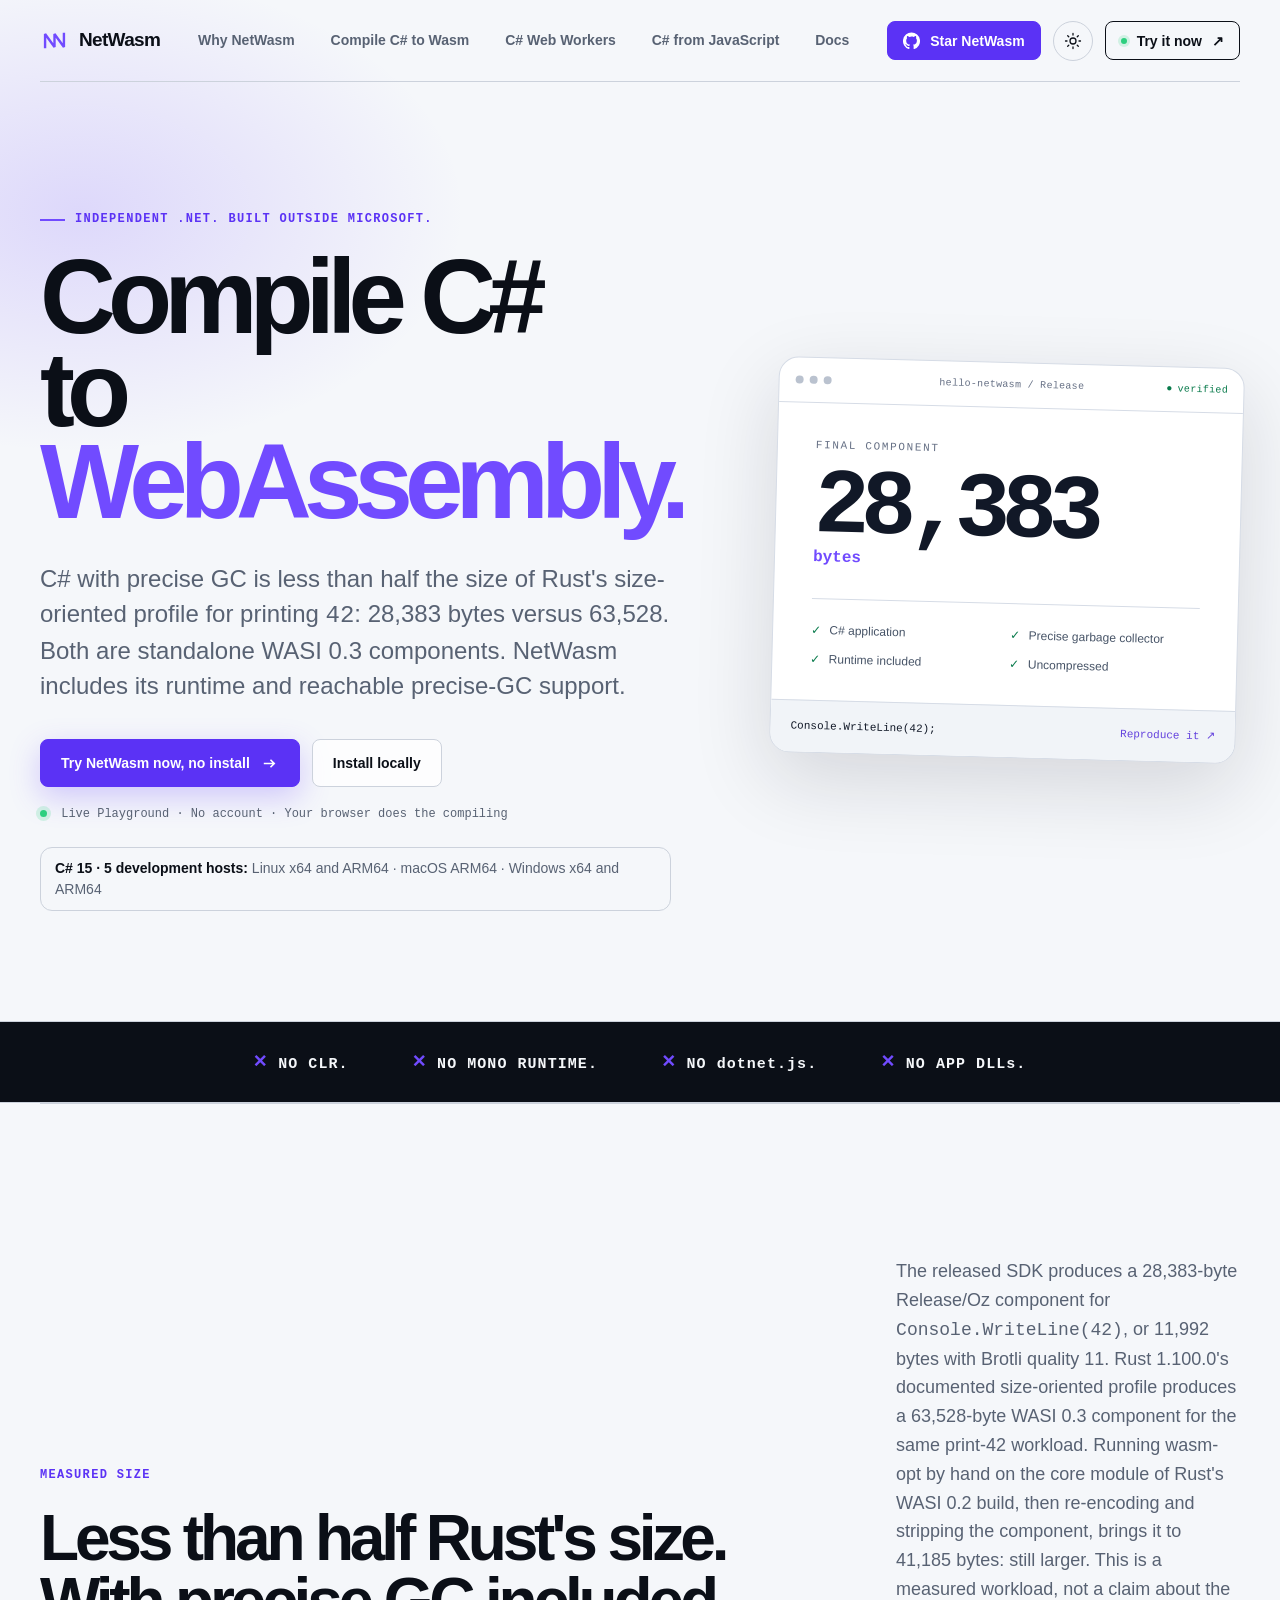
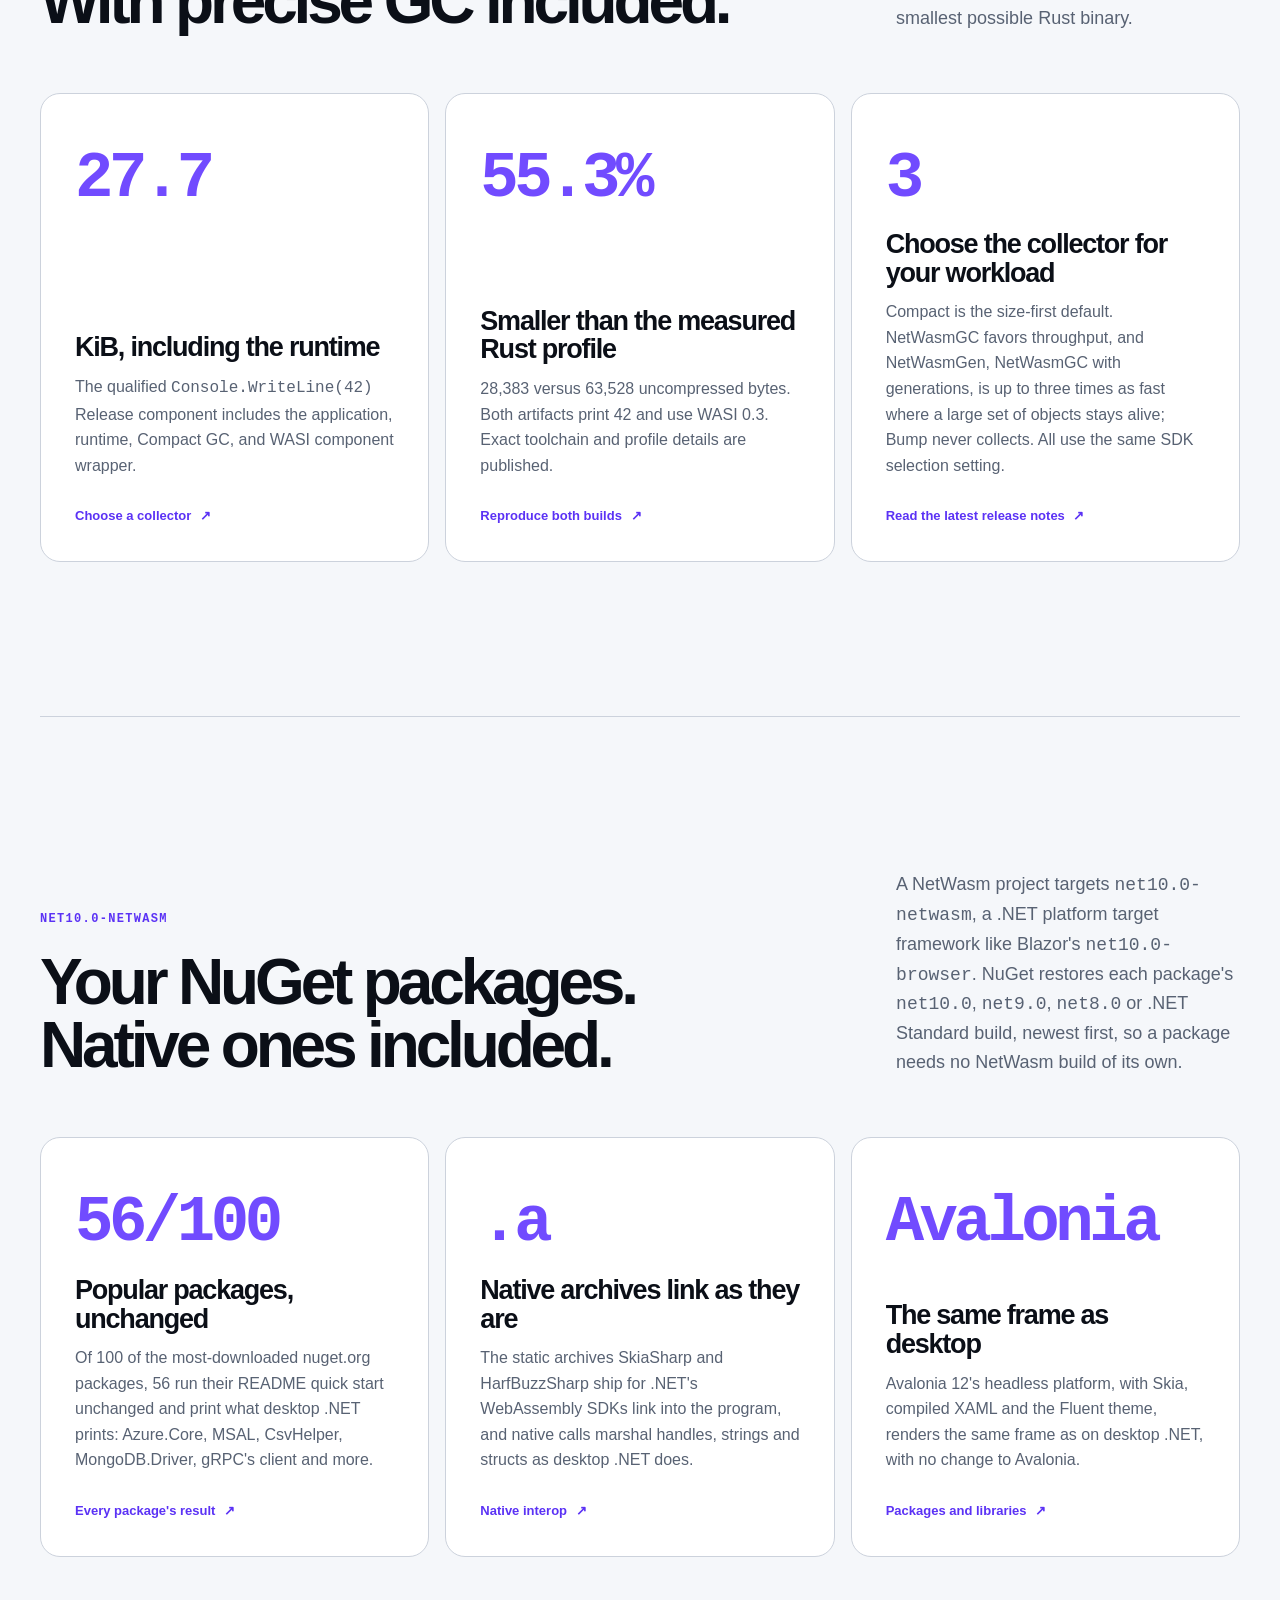
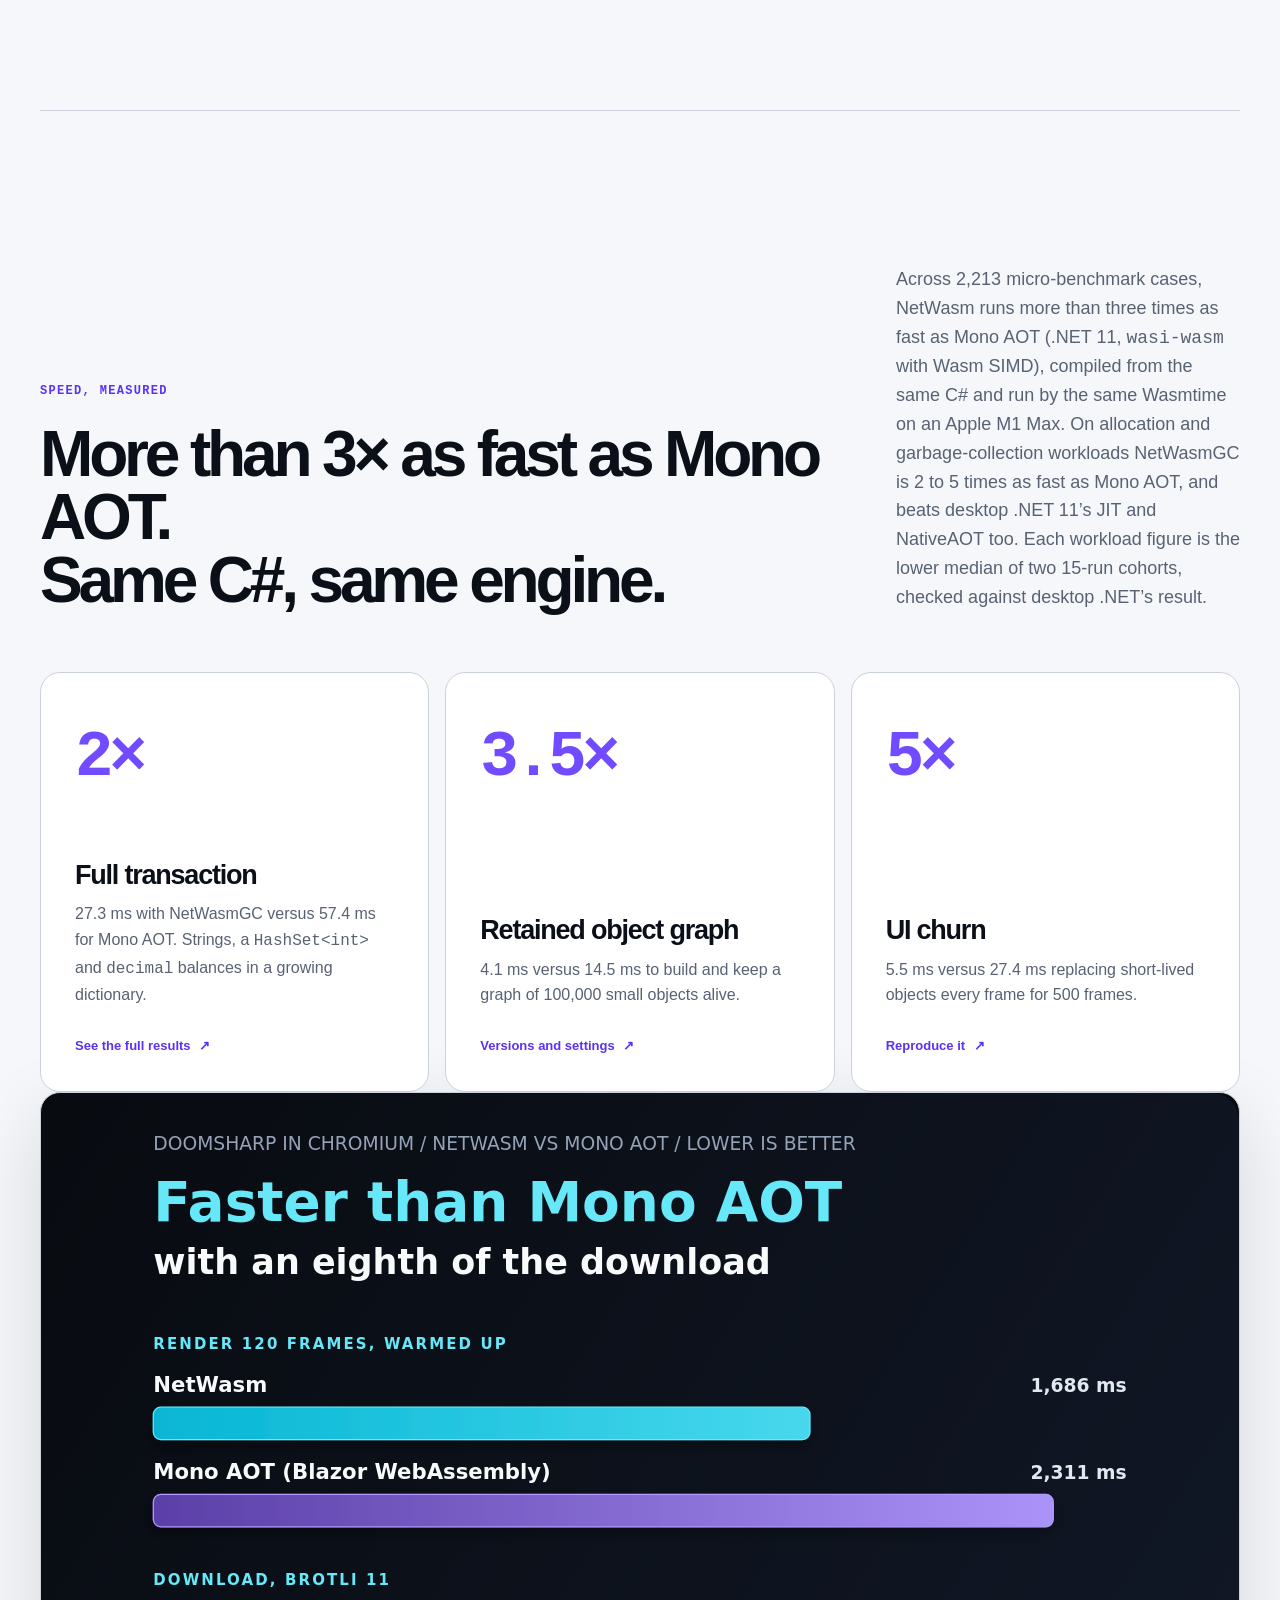
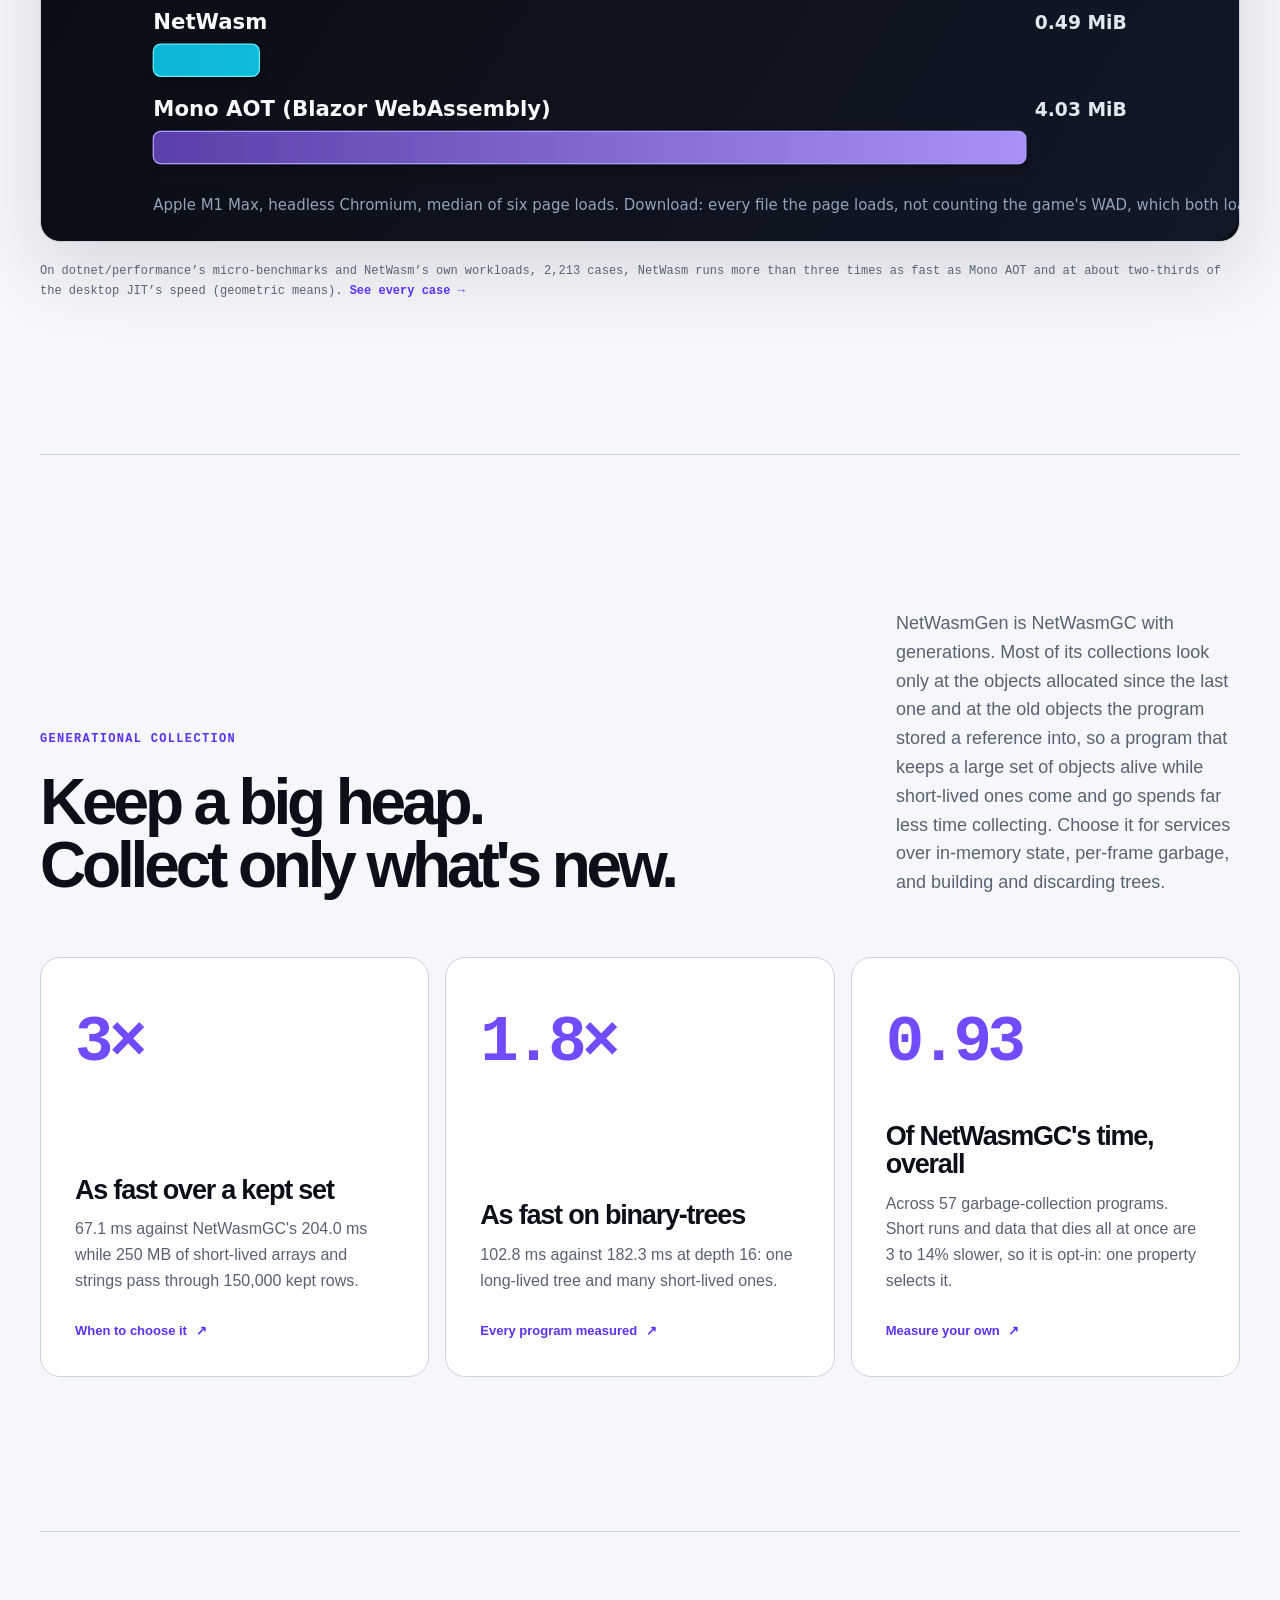
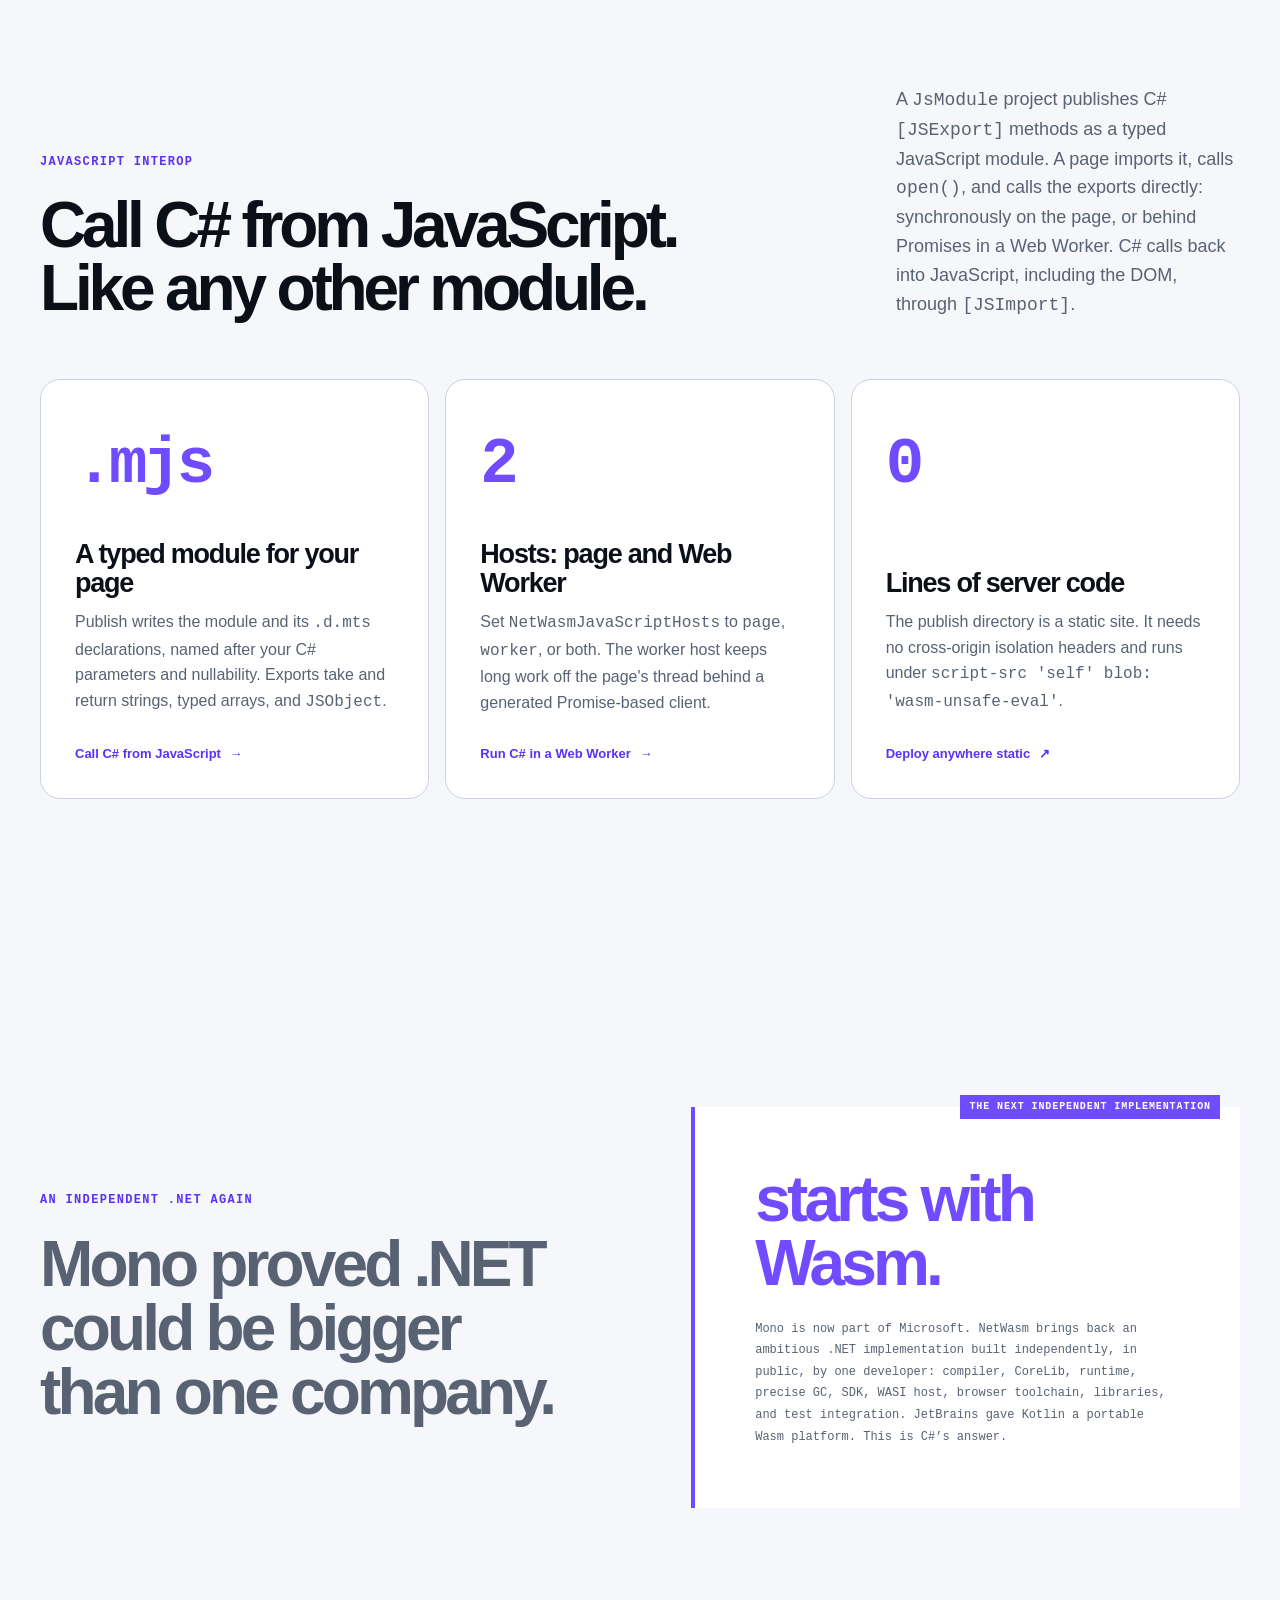
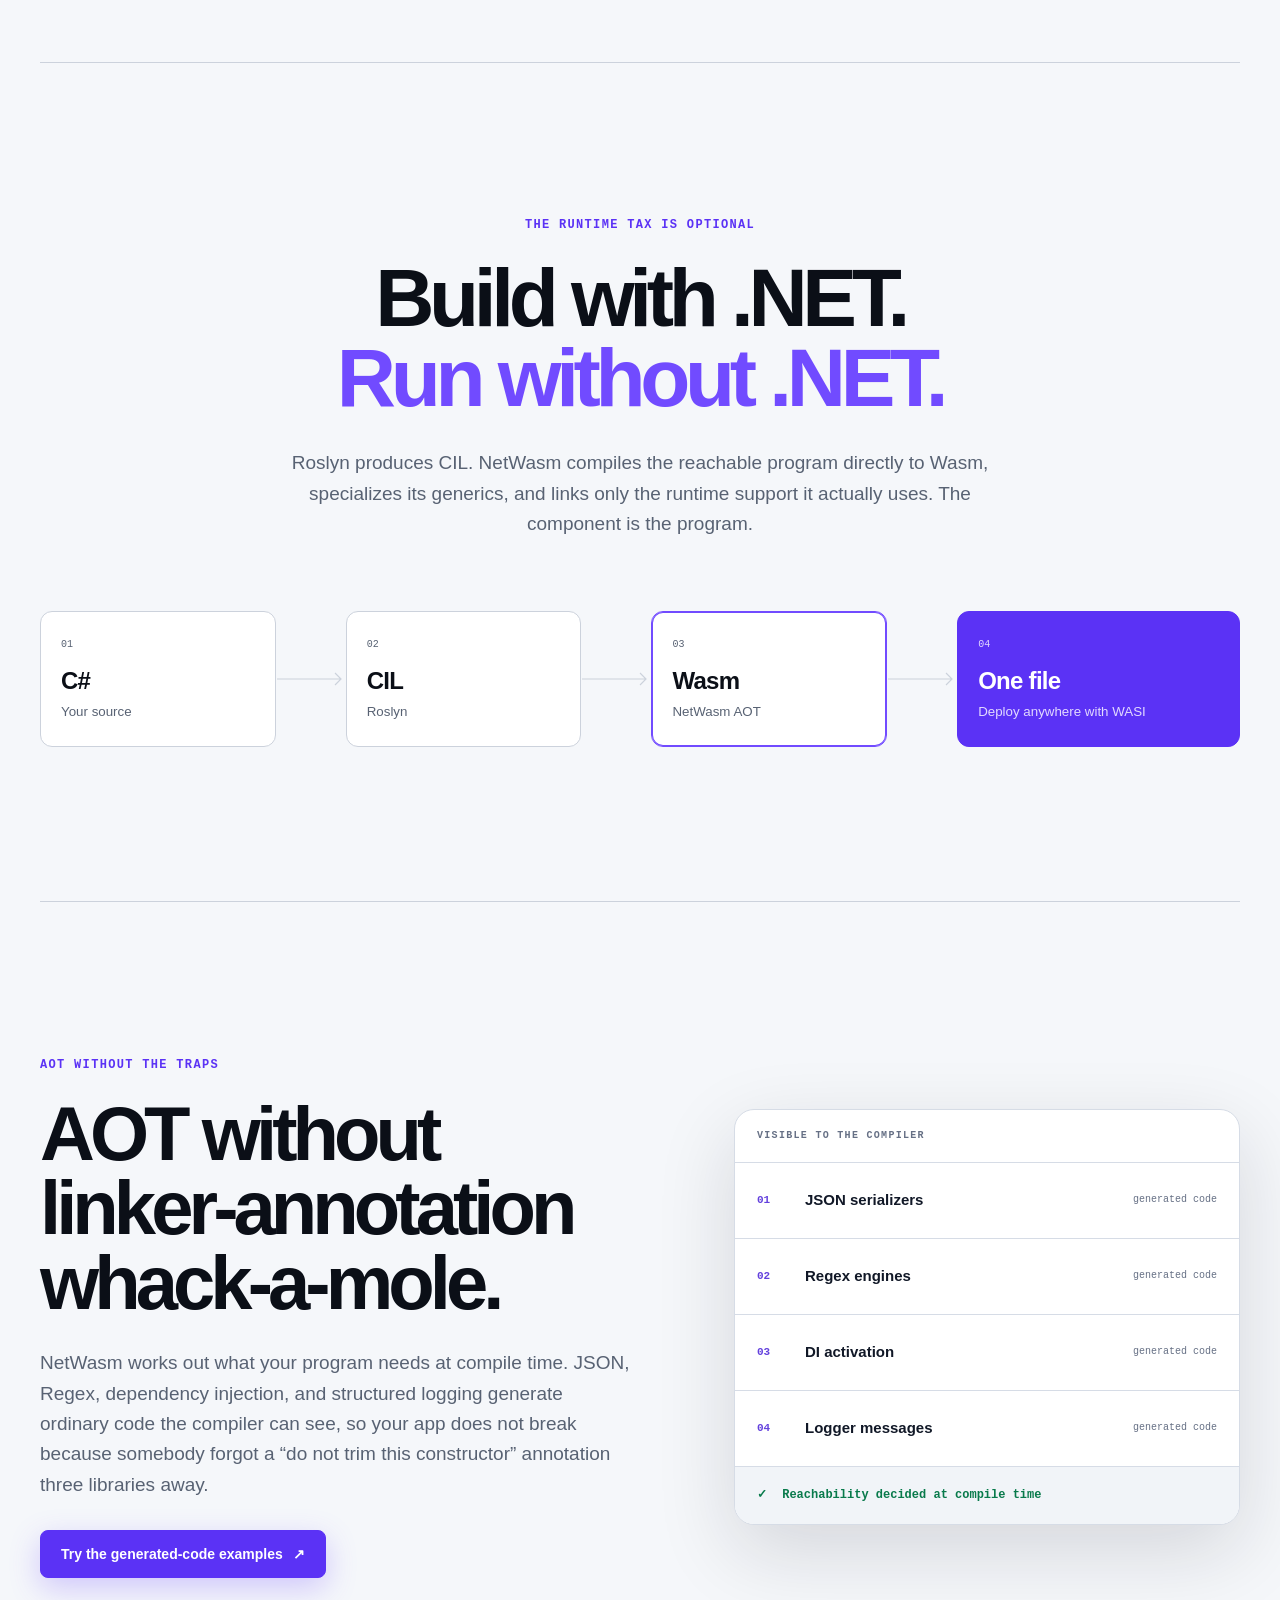
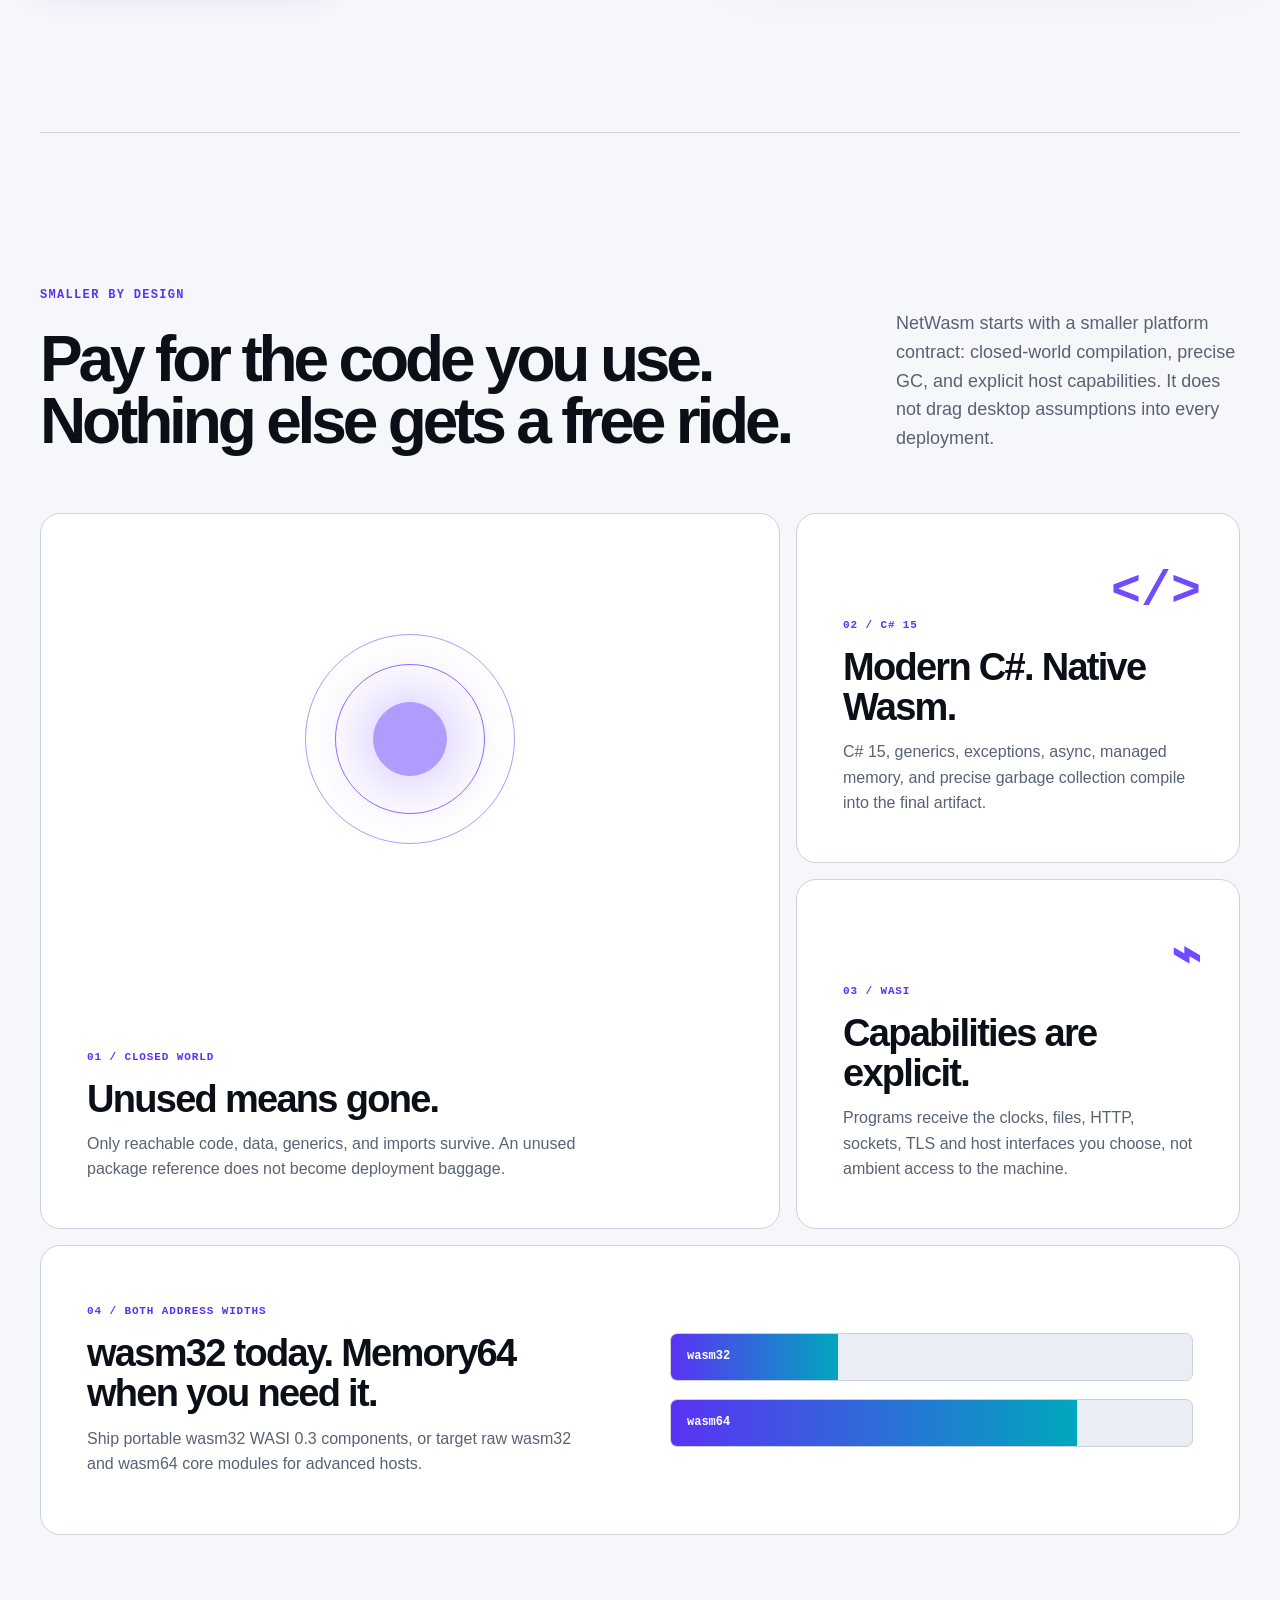
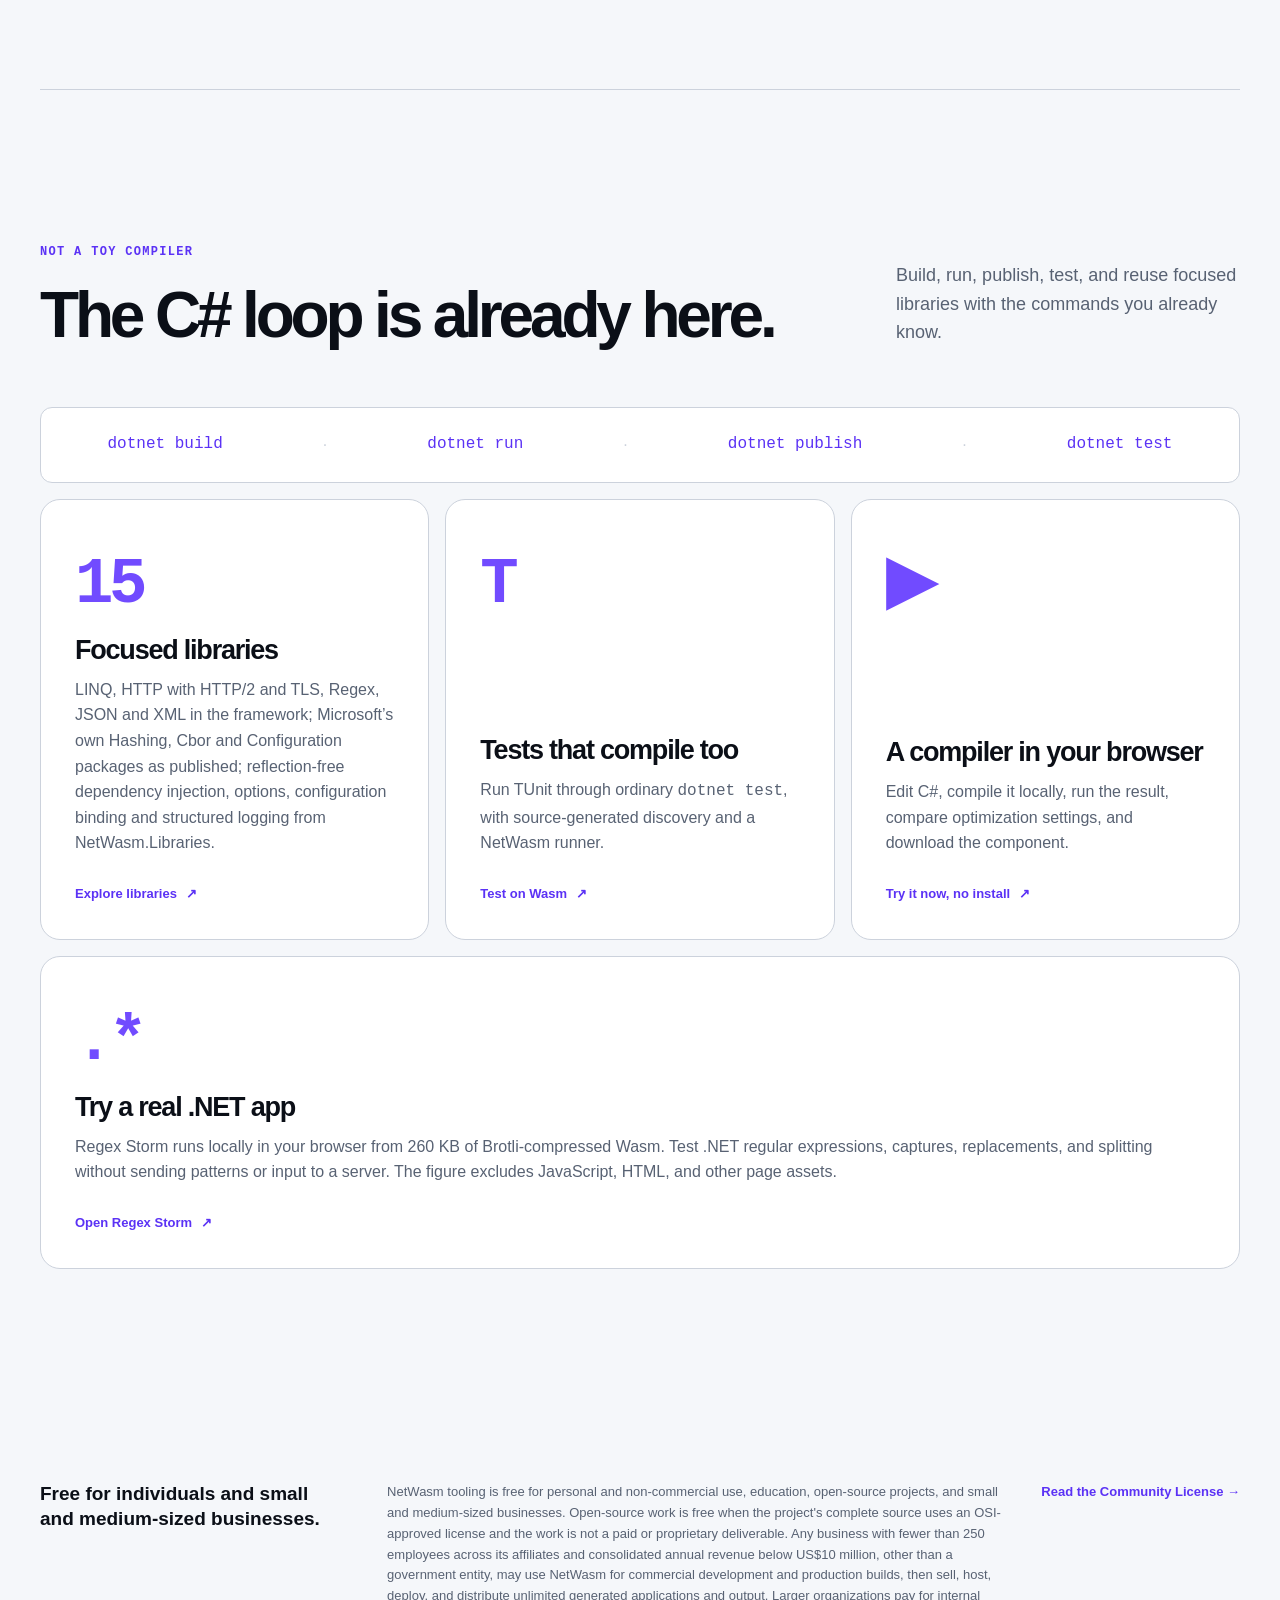
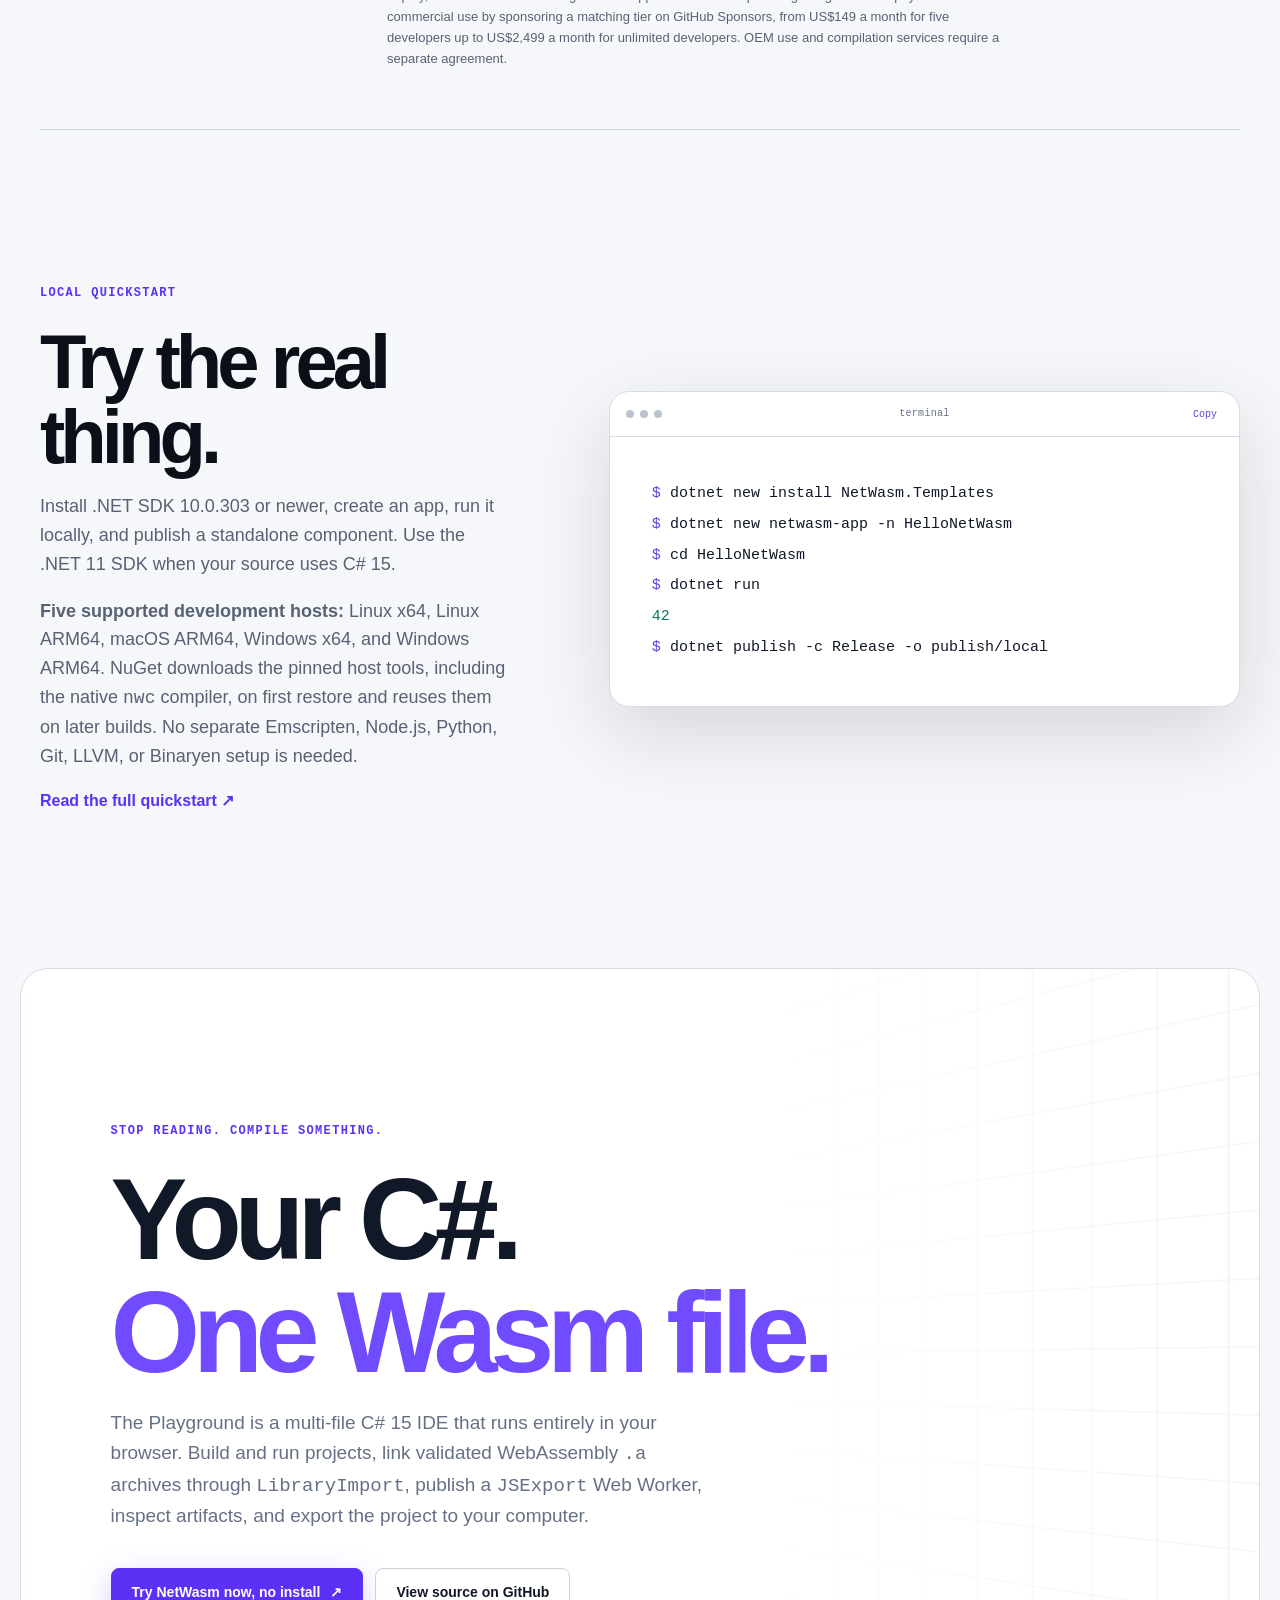
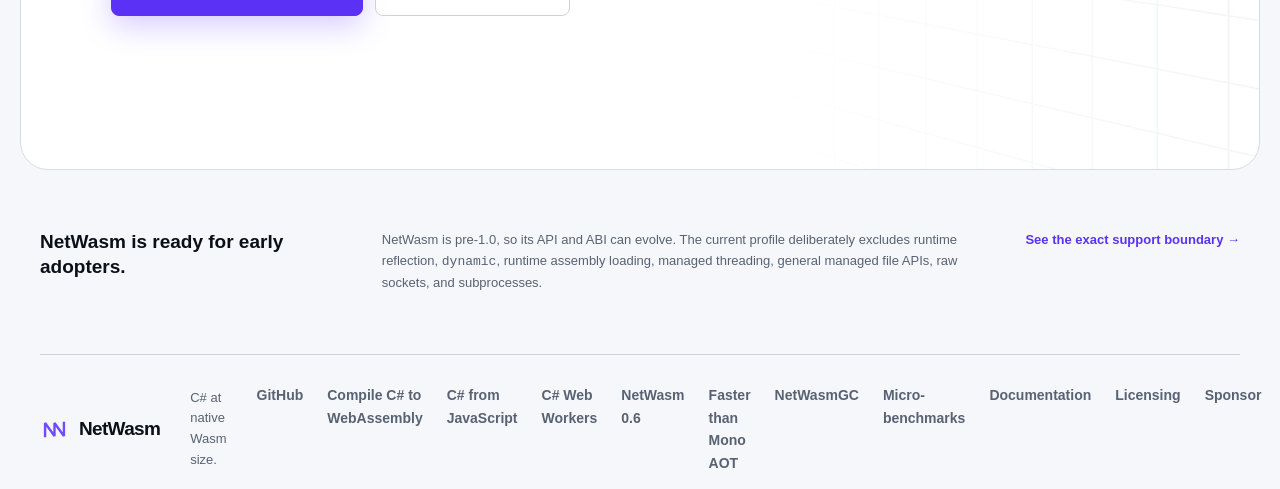
==== commit 77a5ce6b: "DoomSharp against Mono AOT in the speed section: one chart of warm render time and Brotli-11 downloa" ====
--- a/index.html
+++ b/index.html
@@ -210,6 +210,9 @@
             <strong>Reproduce it <span>↗</span></strong>
           </a>
         </div>
+        <a class="comparison-chart" href="https://github.com/zion-sati/NetWasm/blob/main/docs/micro-benchmarks.md#doomsharp" target="_blank" rel="noopener noreferrer" aria-label="DoomSharp against Mono AOT: method and figures">
+          <img src="doomsharp-vs-mono-aot.svg" width="960" height="600" alt="DoomSharp in headless Chromium on an Apple M1 Max: rendering 120 frames, warmed up, takes 1,686 ms with NetWasm and 2,311 ms with its Blazor WebAssembly build, which is Mono AOT; the page downloads 0.49 MiB with NetWasm and 4.03 MiB with Mono AOT at Brotli quality 11, not counting the game&rsquo;s WAD.">
+        </a>
         <p class="comparison-note">On dotnet/performance&rsquo;s micro-benchmarks and NetWasm&rsquo;s own workloads, 2,213 cases, NetWasm runs more than three times as fast as Mono AOT and at about two-thirds of the desktop JIT&rsquo;s speed (geometric means). <a href="micro-benchmarks/">See every case →</a></p>
       </section>
 
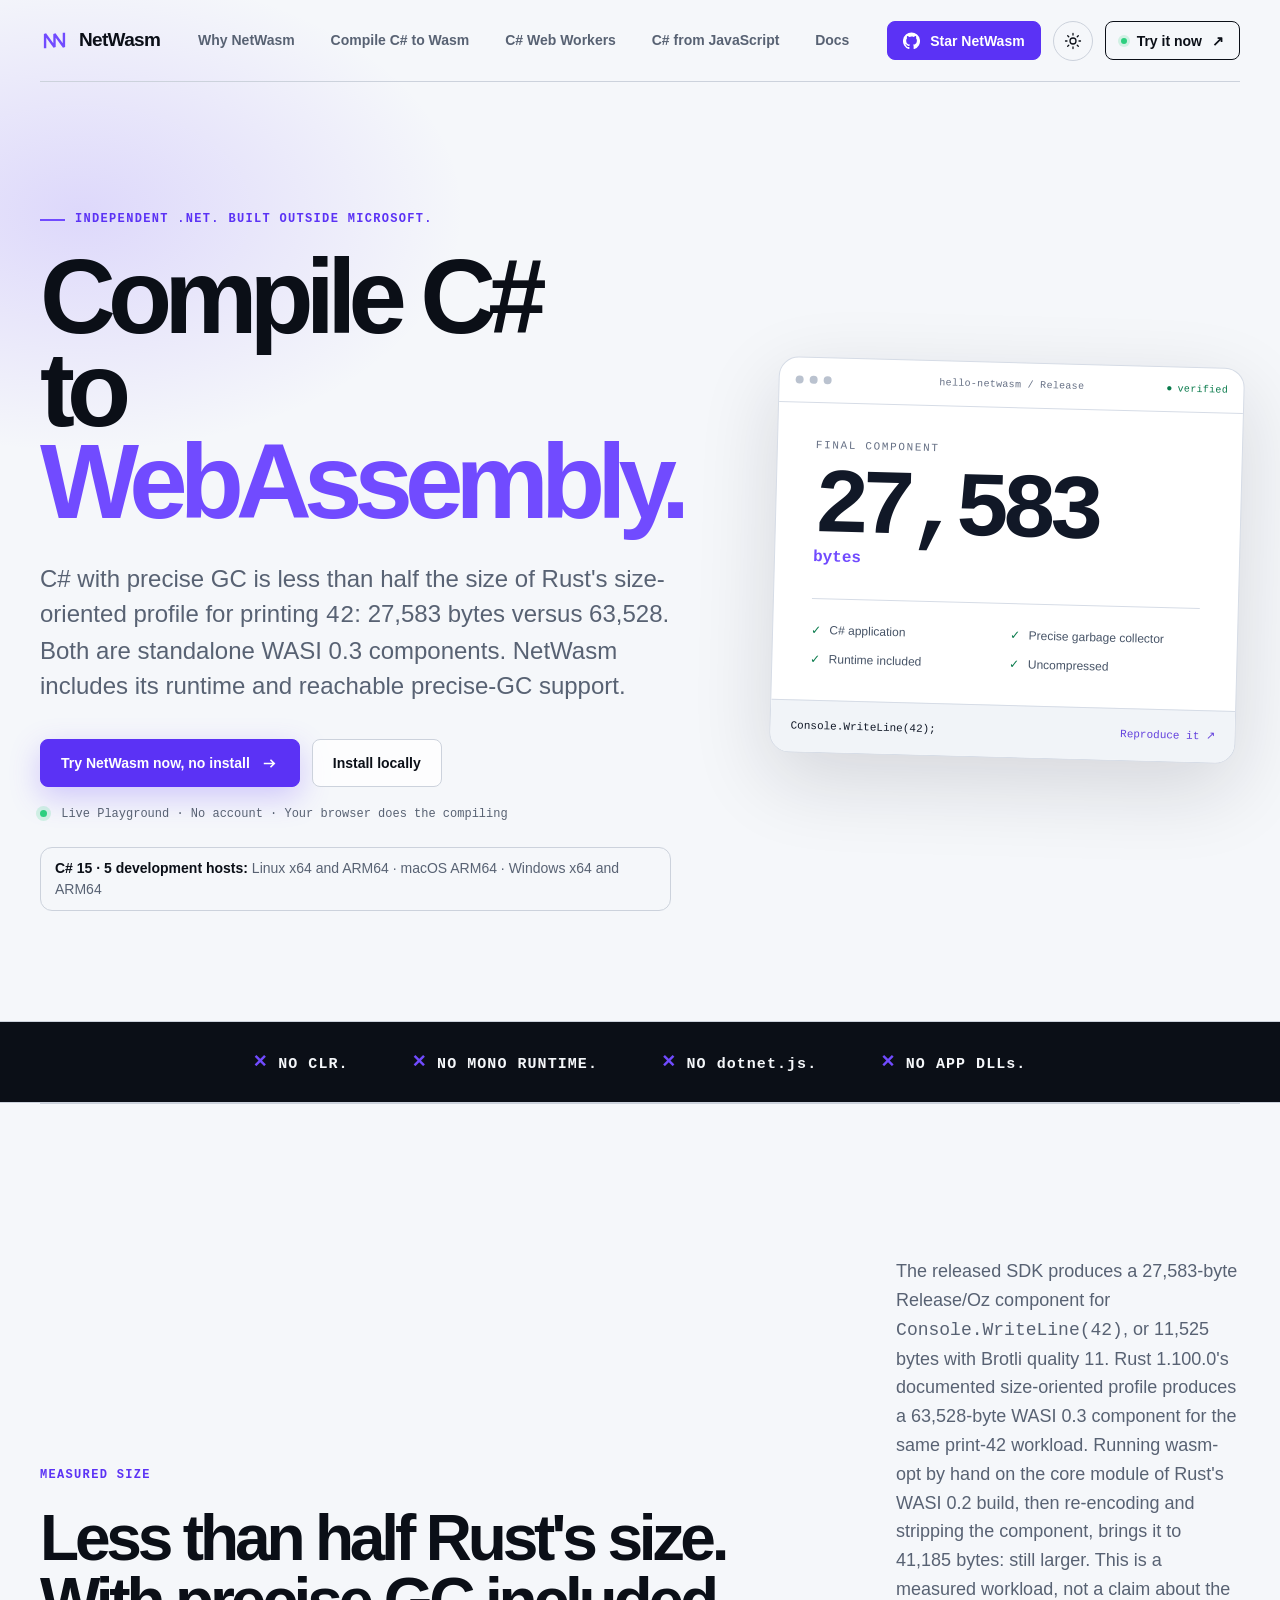
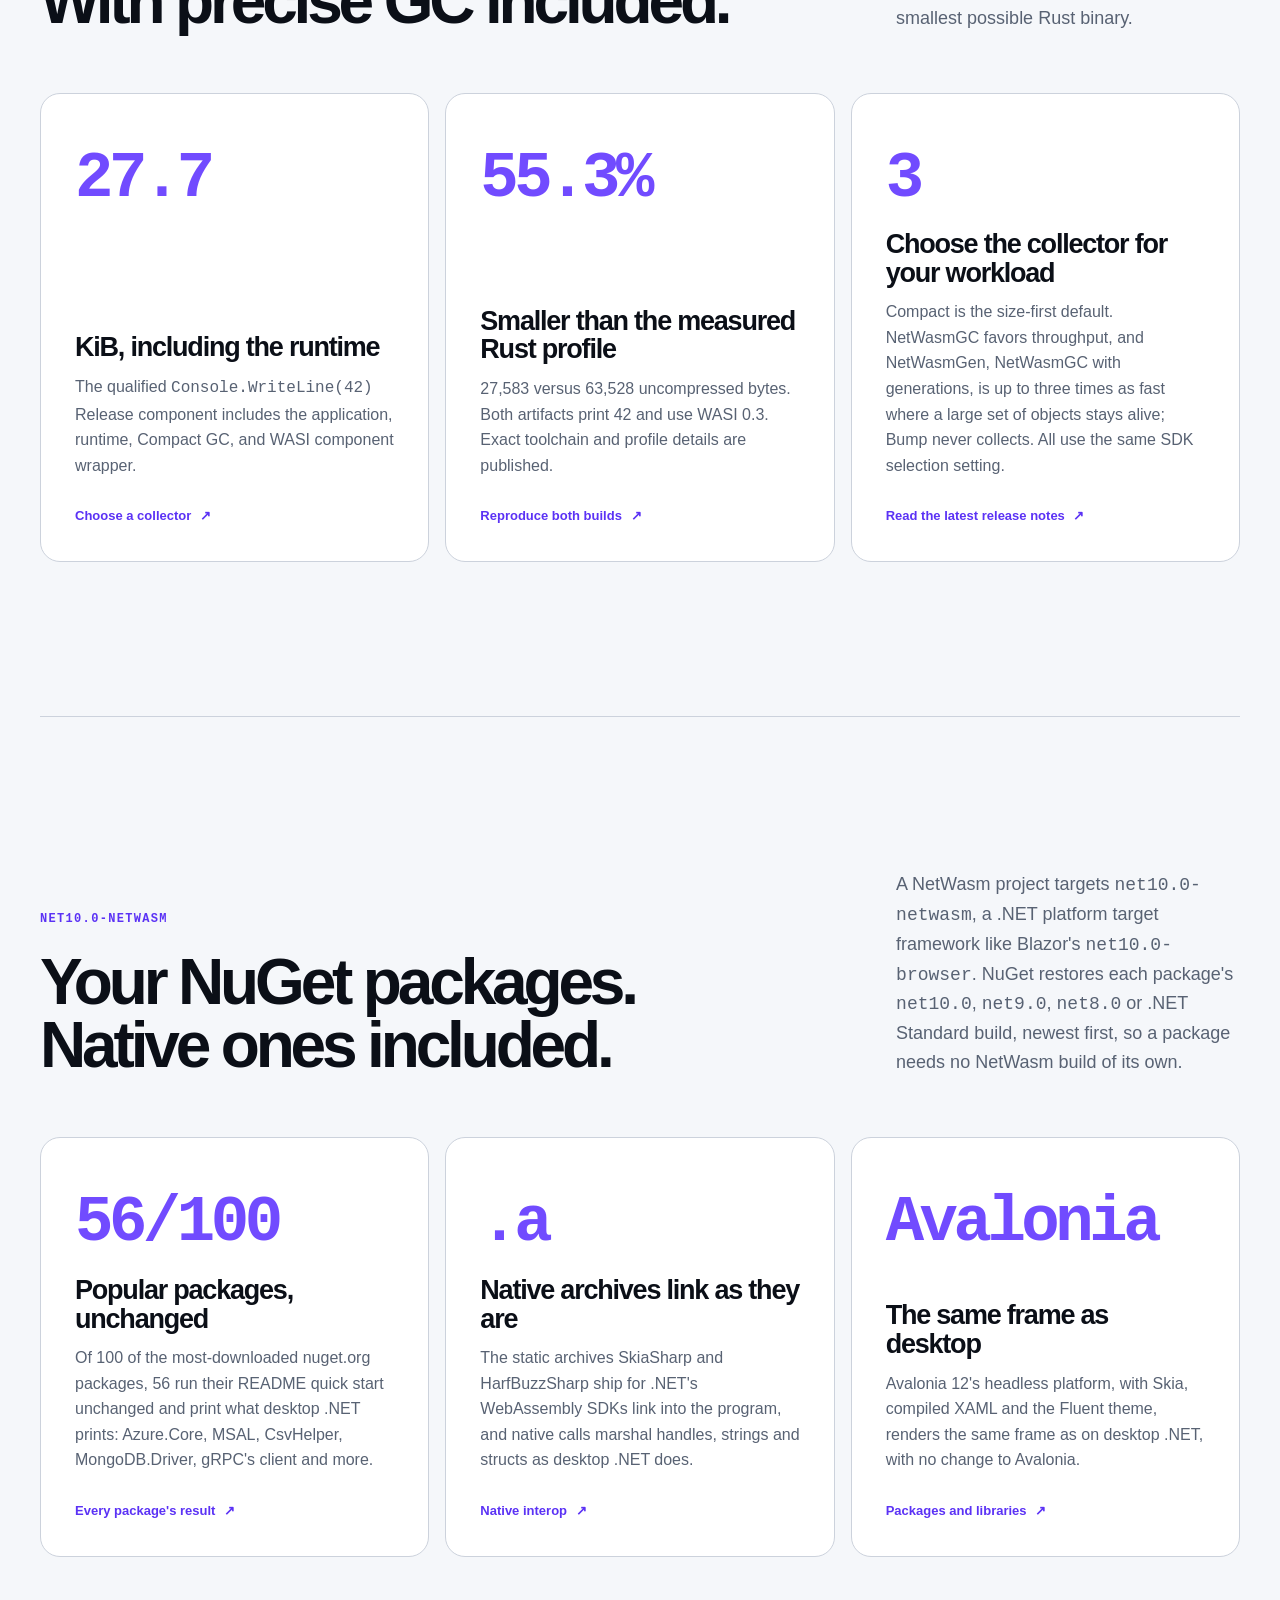
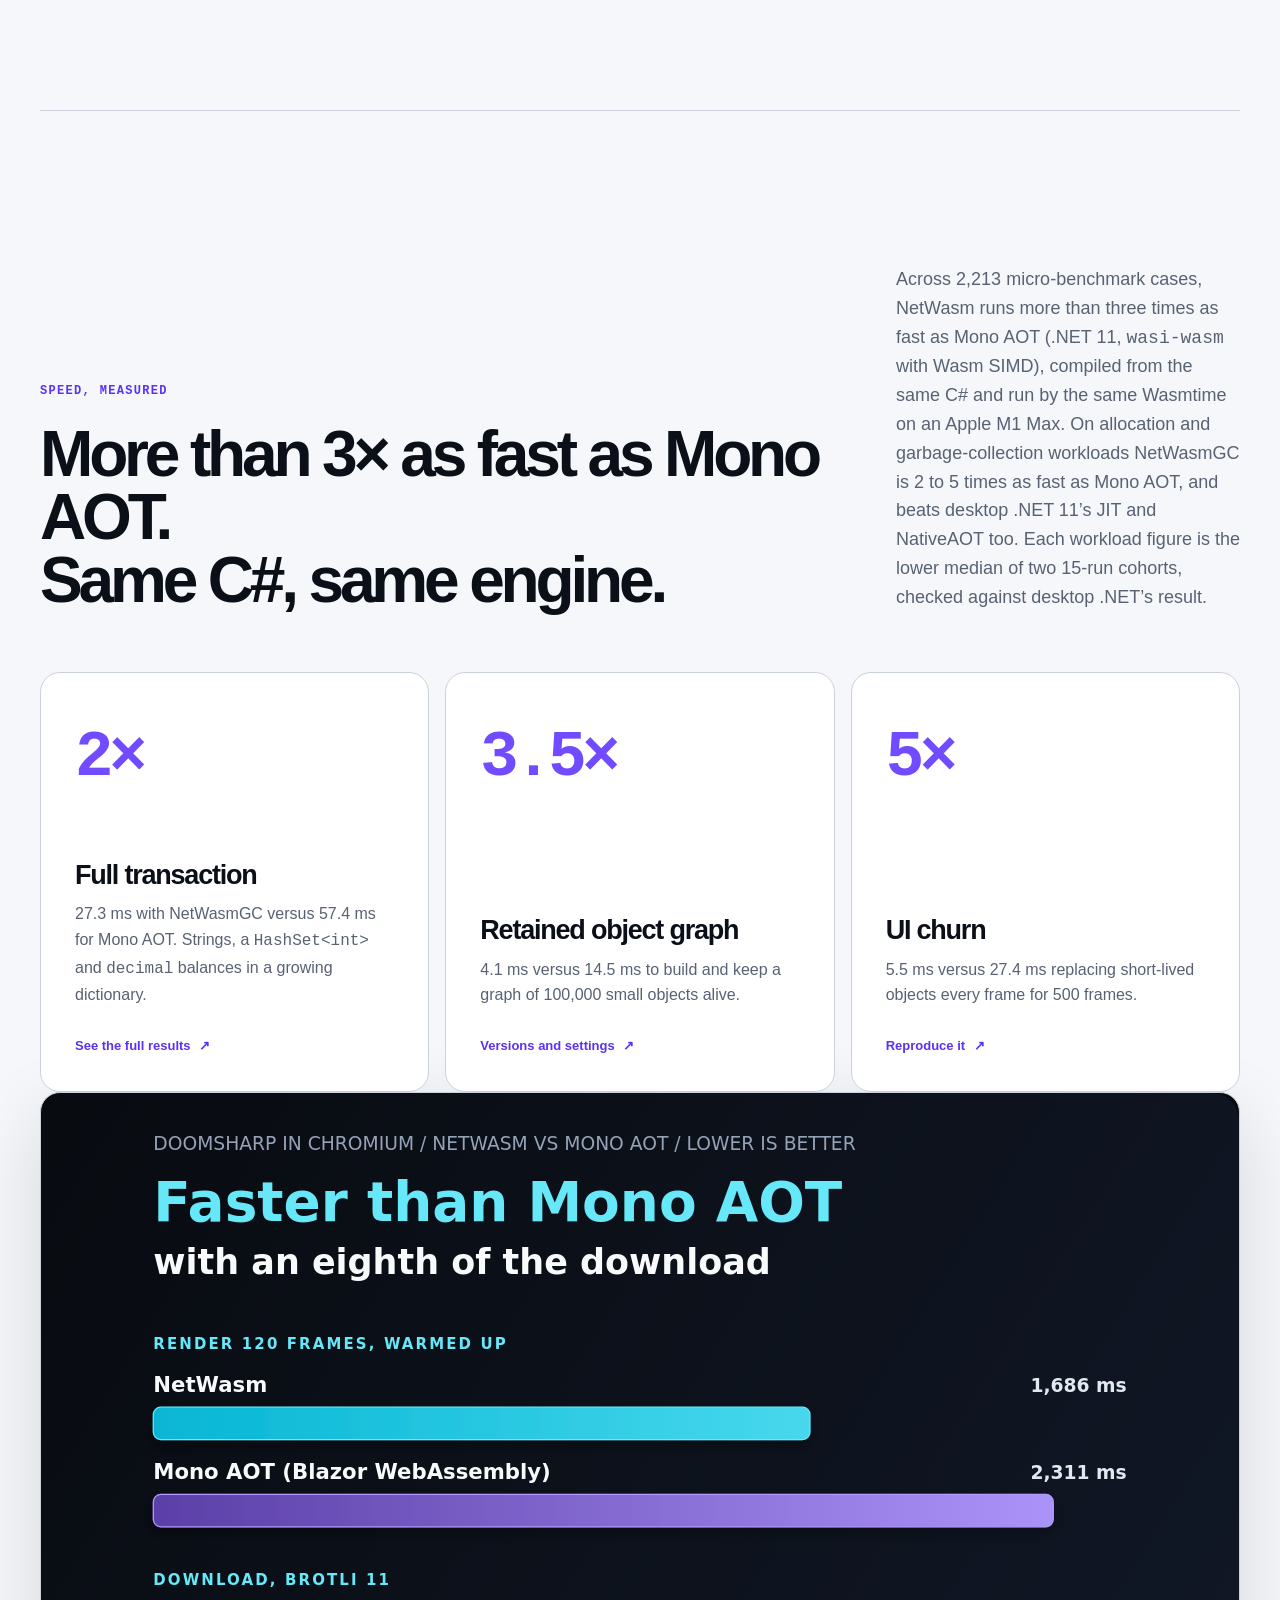
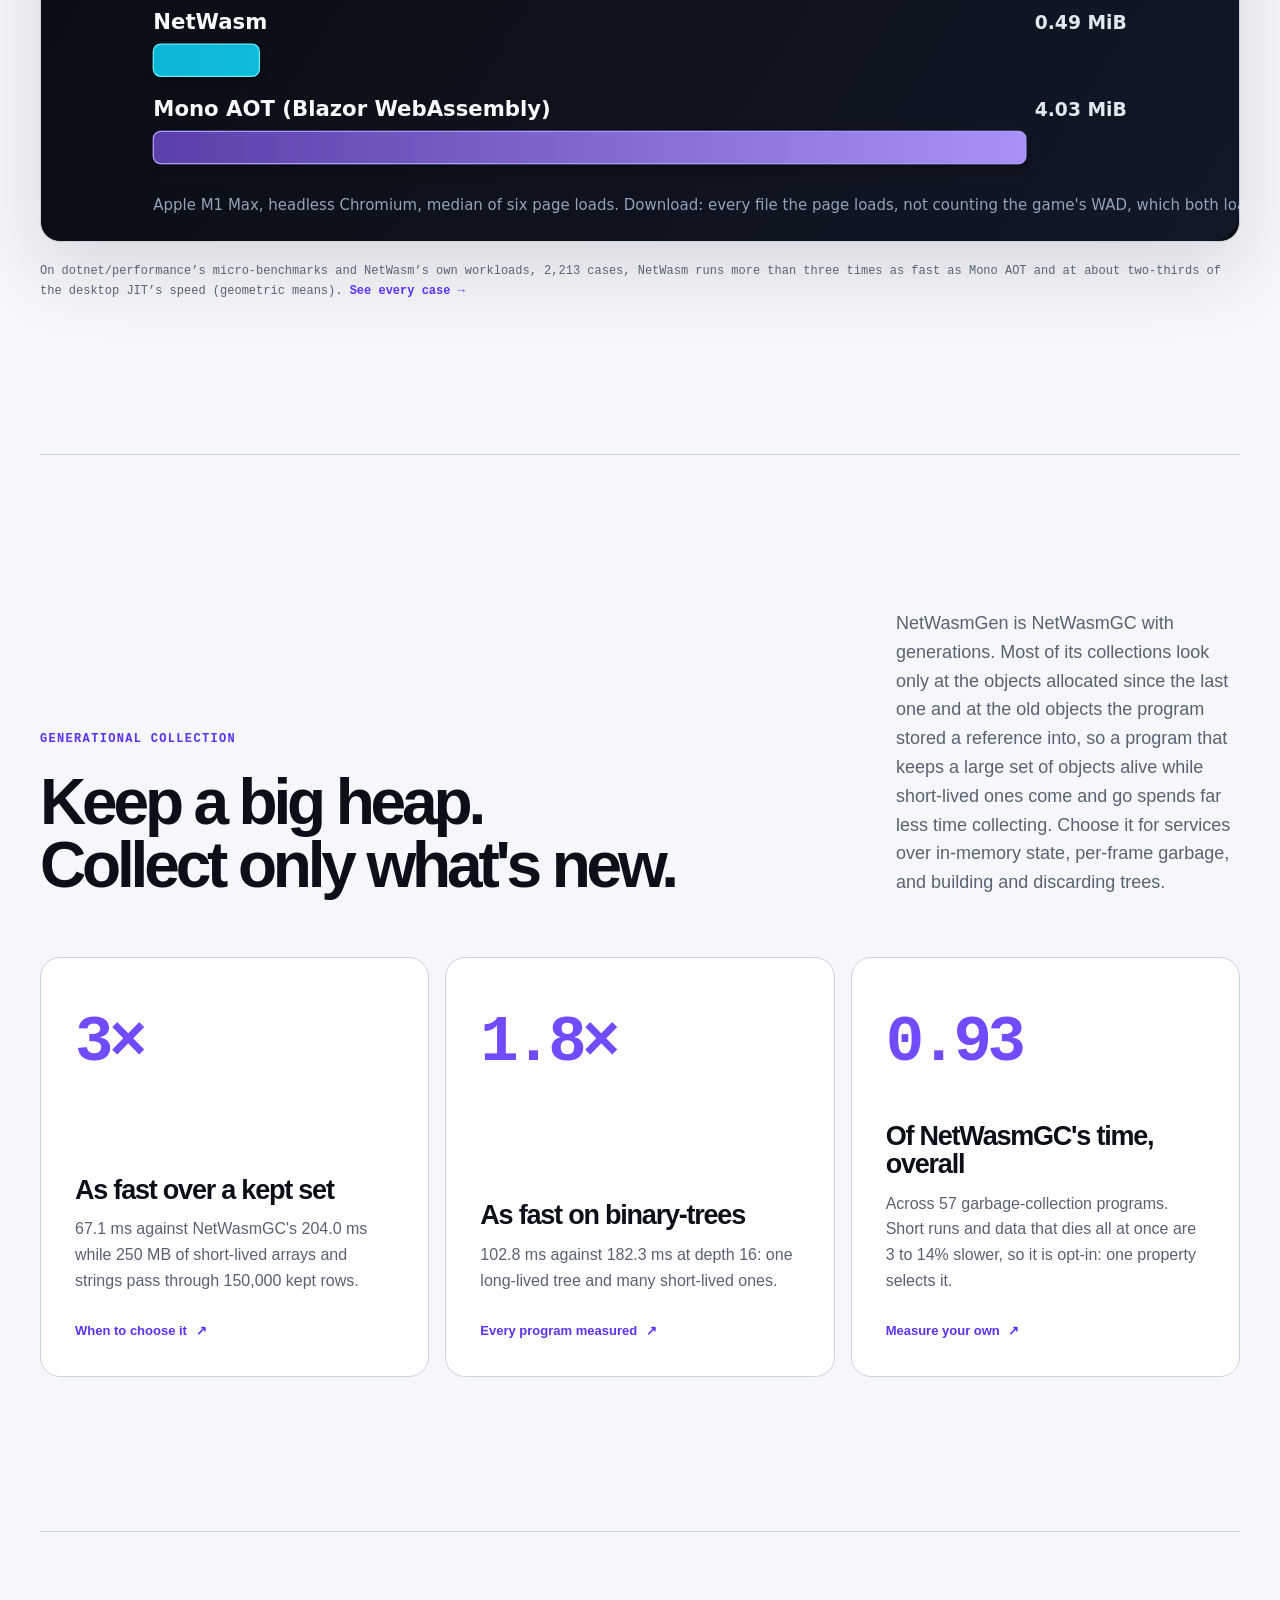
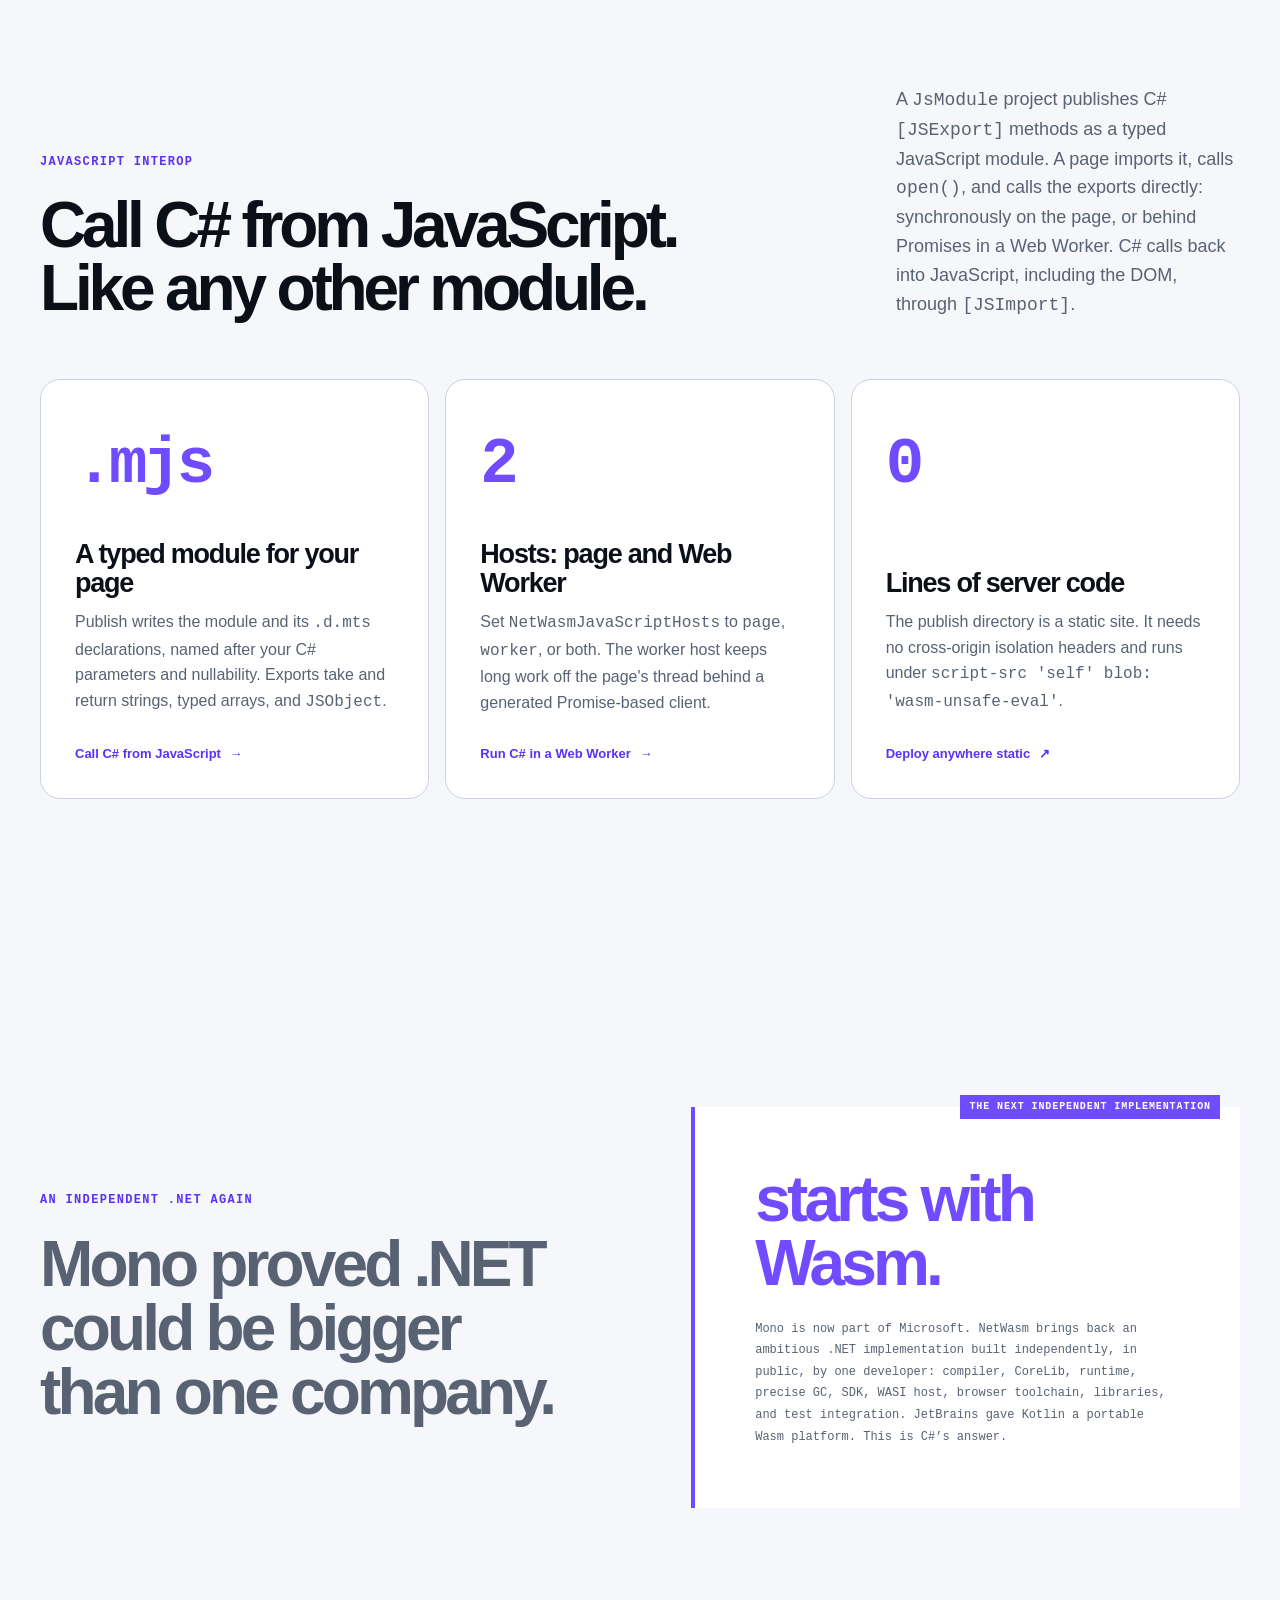
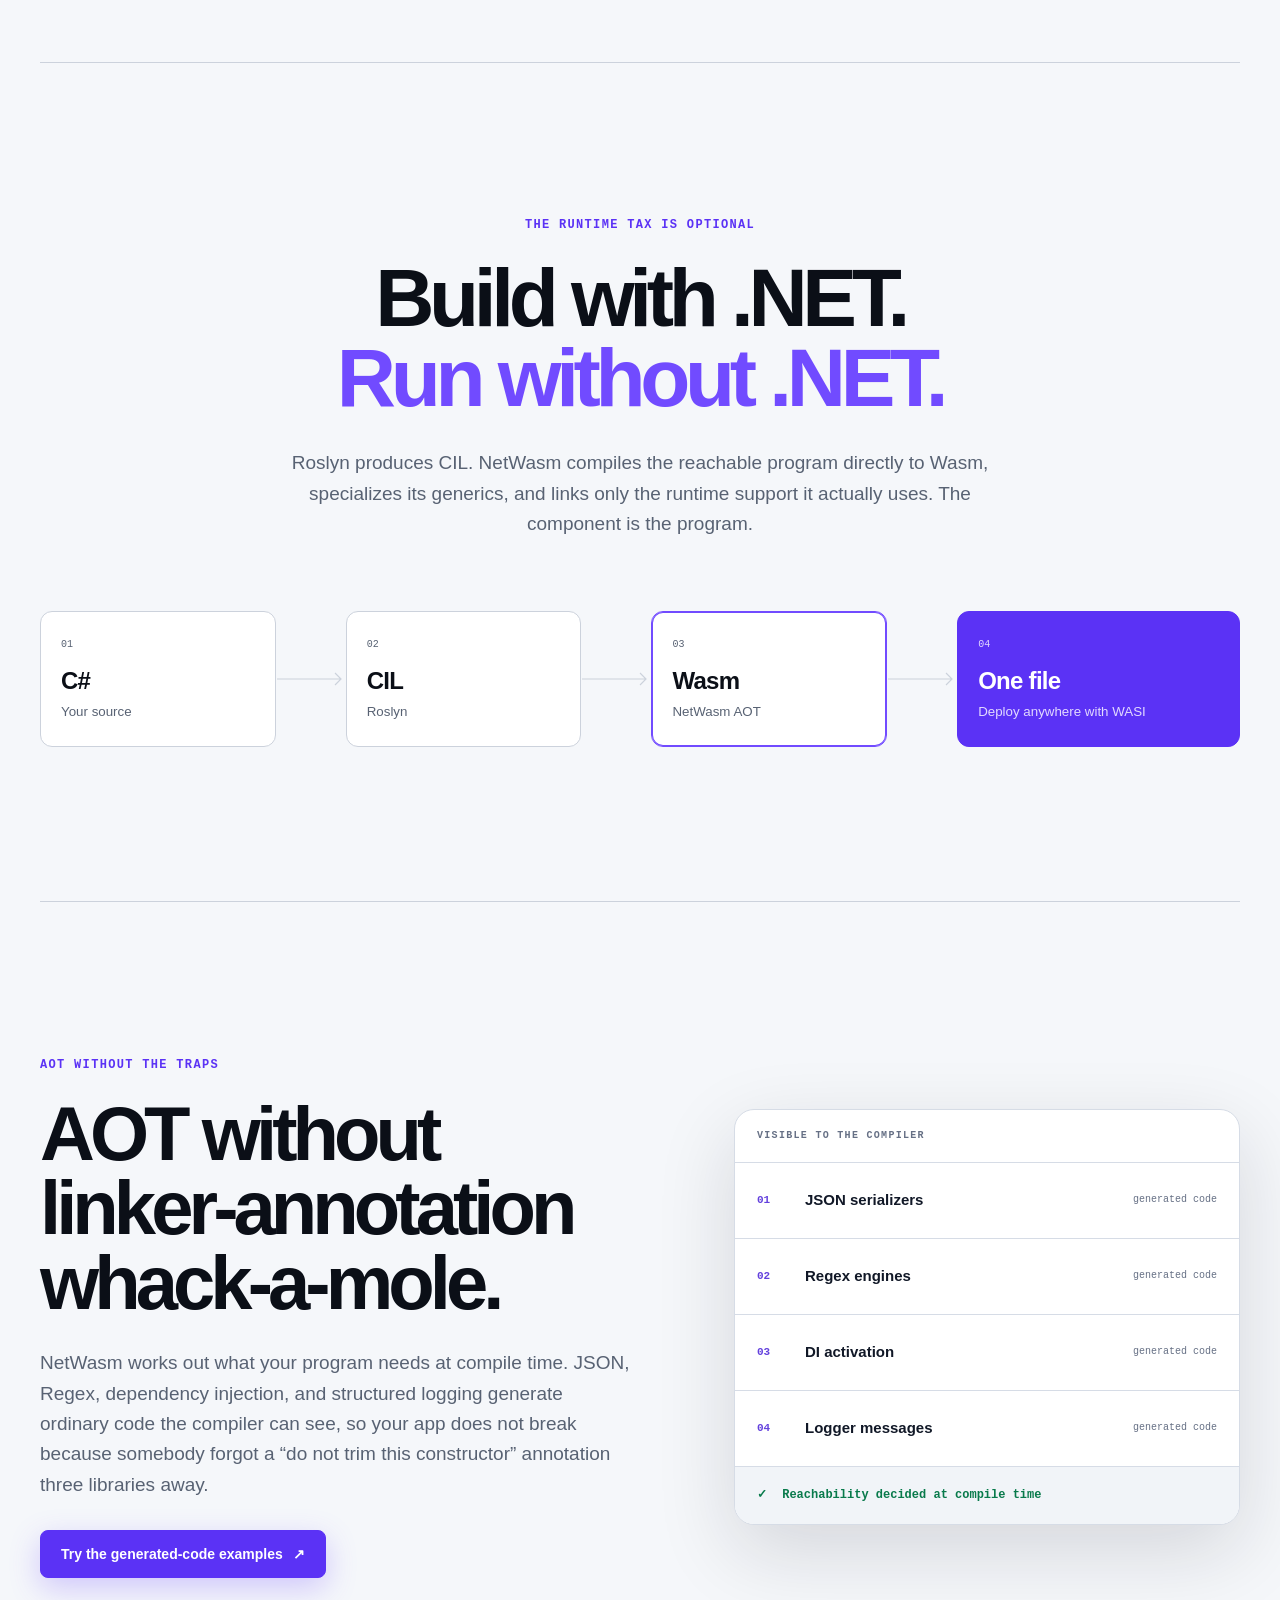
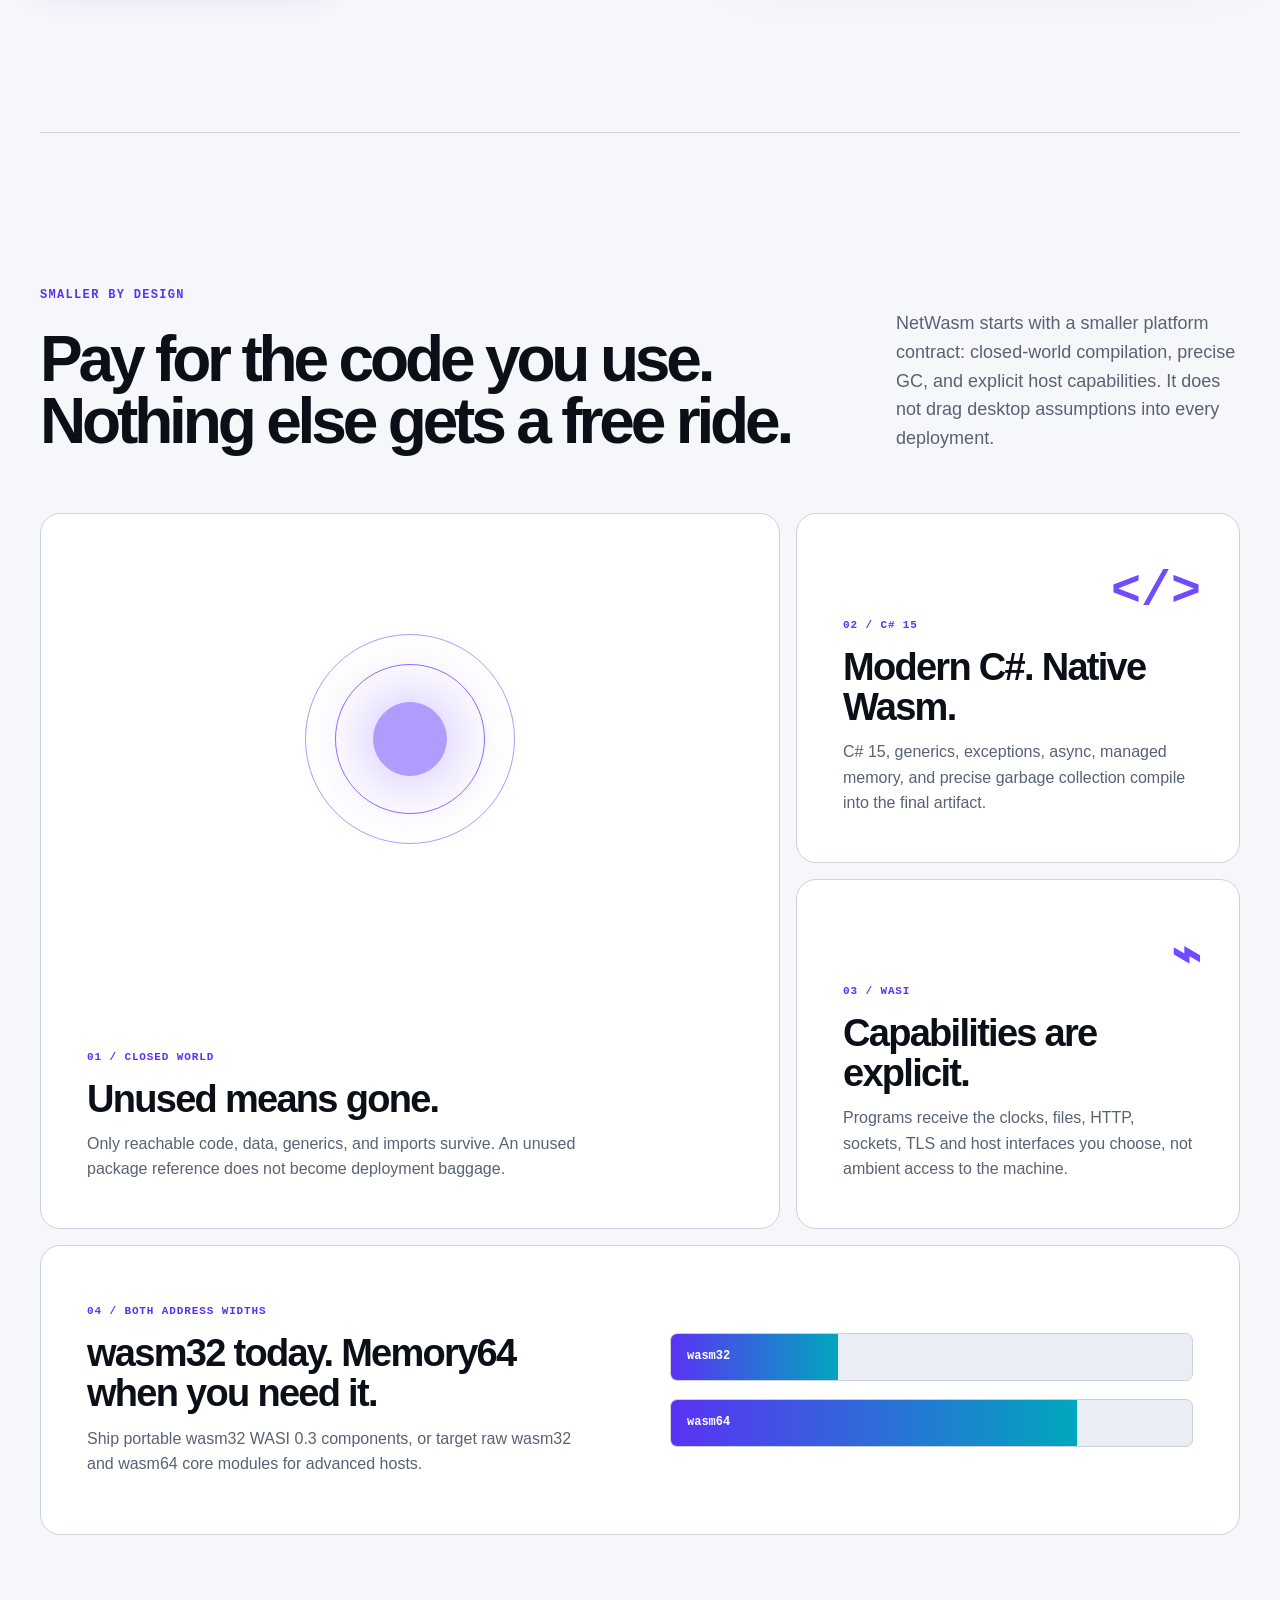
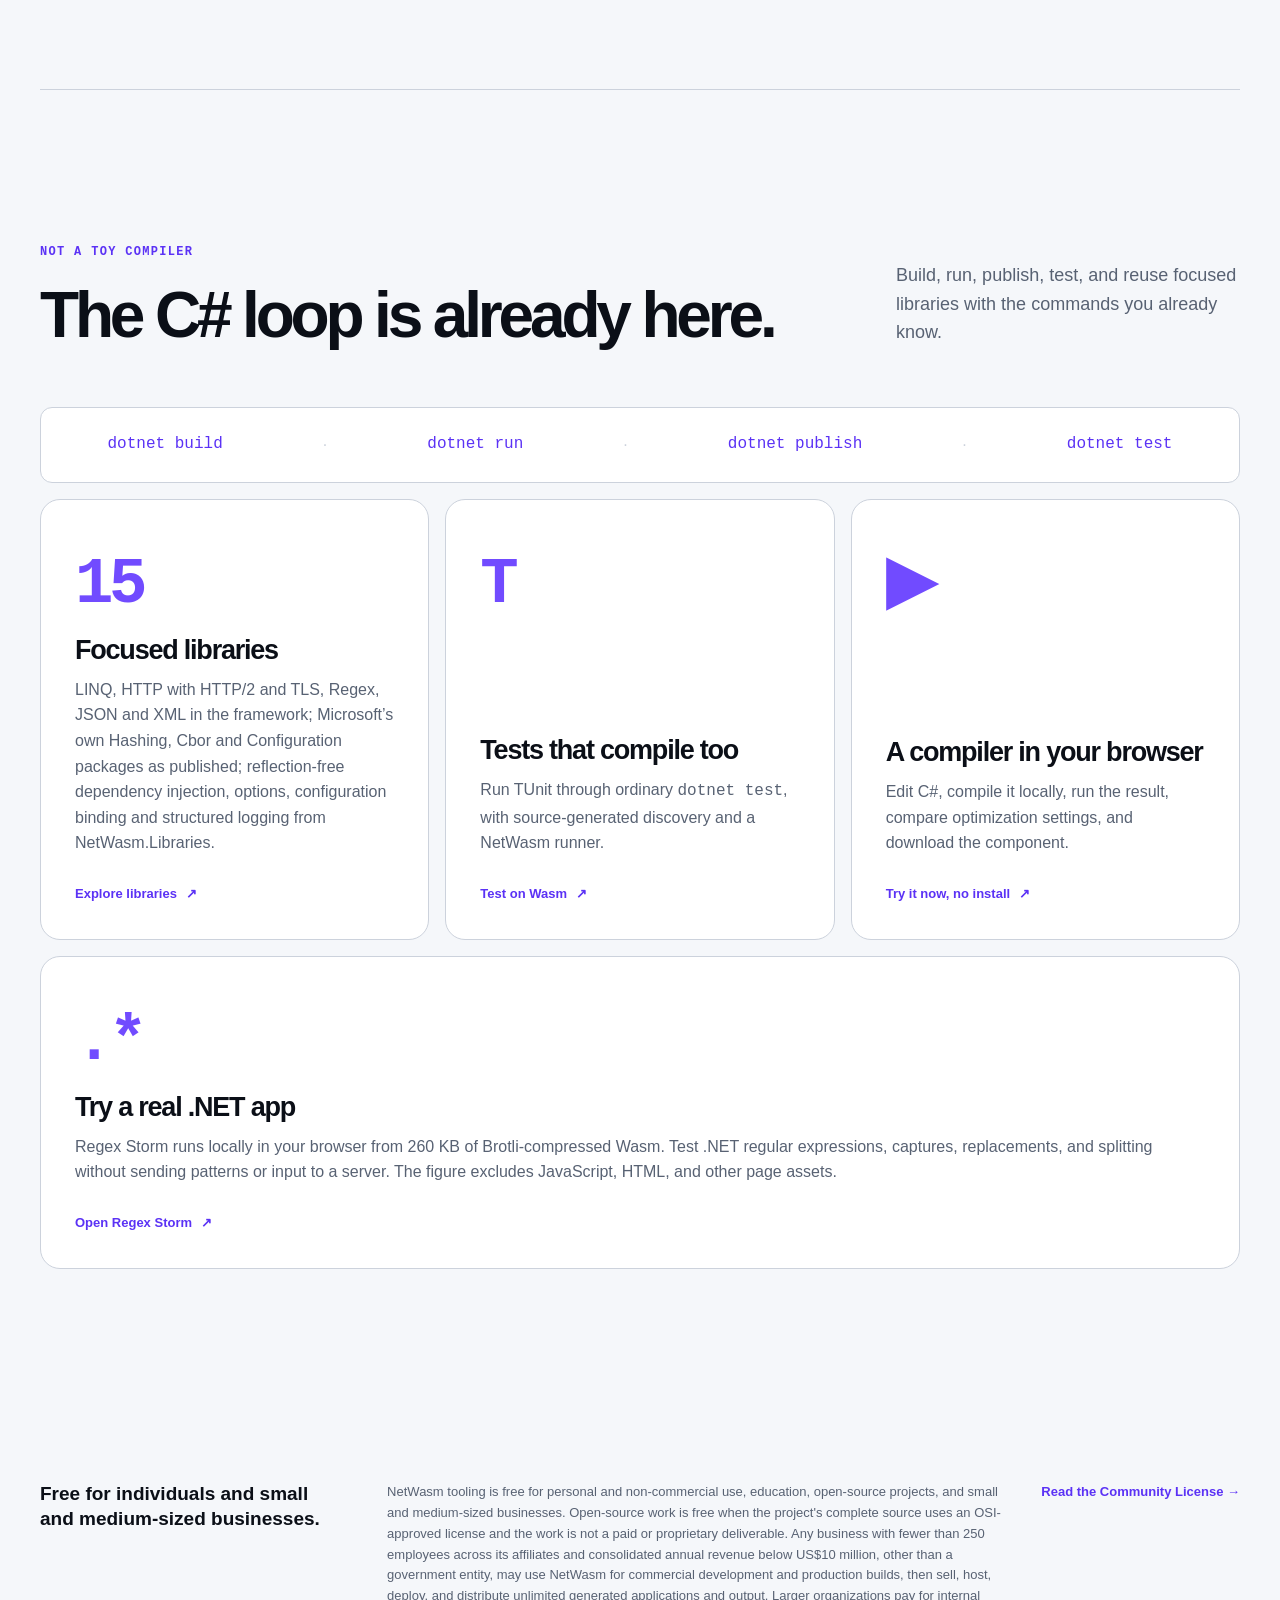
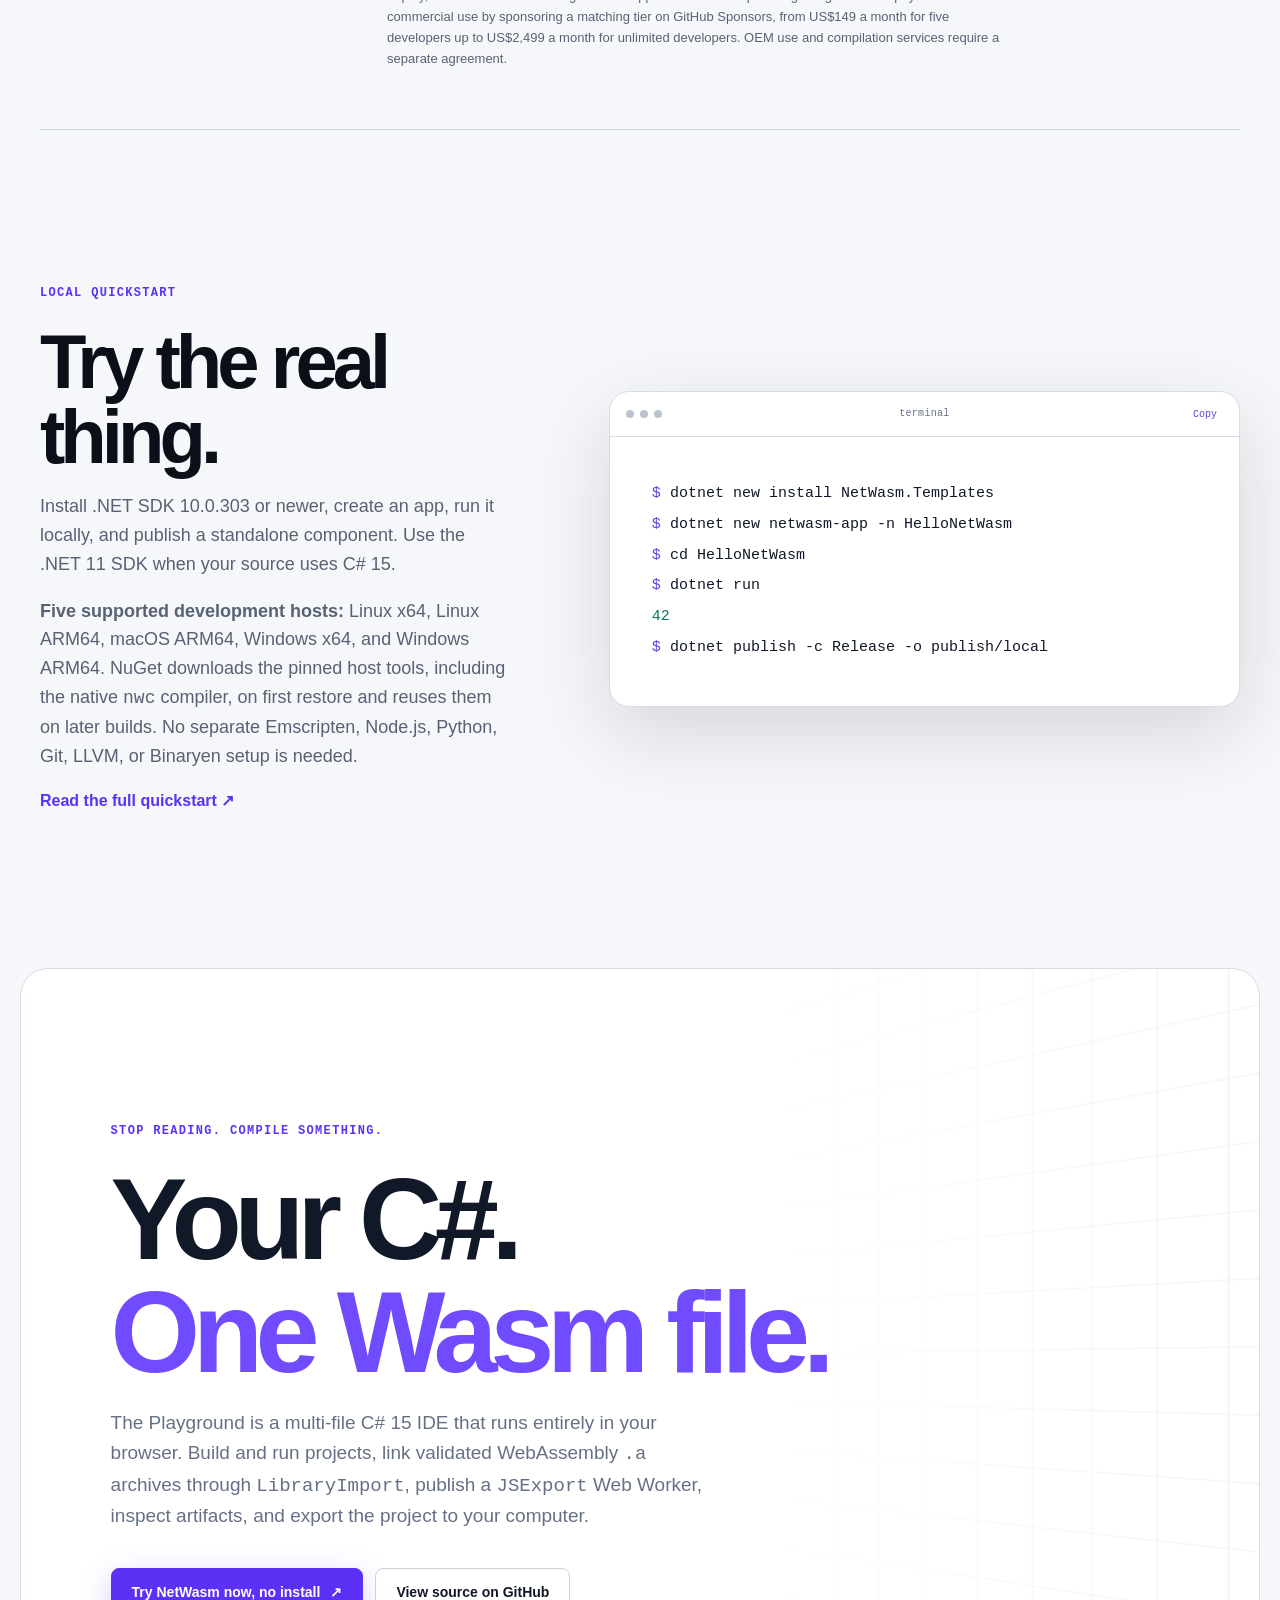
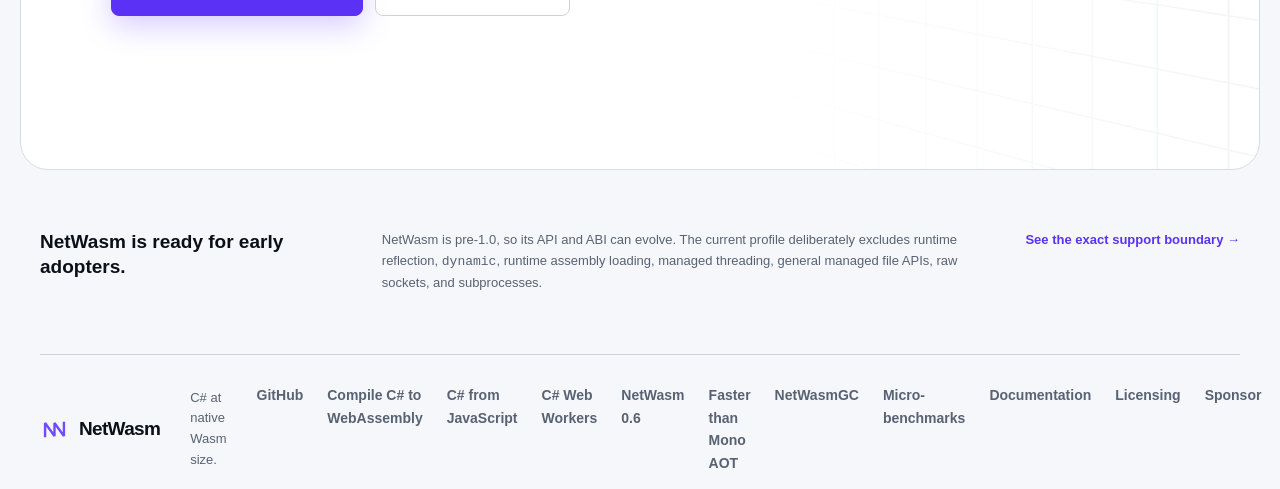
==== commit 3e3b60b6: "NetWasm 0.15.0's print-42 size, 27,583 bytes (11,525 with Brotli-11), on the pages and the social ca" ====
--- a/index.html
+++ b/index.html
@@ -8,13 +8,13 @@
     <meta name="description" content="Compile C# and .NET CIL to small, standalone WebAssembly modules and WASI components with NetWasm's independent compiler, runtime, CoreLib, and SDK.">
     <meta property="og:type" content="website">
     <meta property="og:title" content="NetWasm: Compile C# to WebAssembly at native Wasm size">
-    <meta property="og:description" content="C# with precise GC: 28,383 bytes for printing 42, less than half the measured Rust size profile. Compile standalone WebAssembly with NetWasm.">
+    <meta property="og:description" content="C# with precise GC: 27,583 bytes for printing 42, less than half the measured Rust size profile. Compile standalone WebAssembly with NetWasm.">
     <meta property="og:url" content="https://www.netwasm.com/">
-    <meta property="og:image" content="https://www.netwasm.com/og-card-28383.png">
+    <meta property="og:image" content="https://www.netwasm.com/og-card-27583.png">
     <meta name="twitter:card" content="summary_large_image">
     <meta name="twitter:title" content="NetWasm: Compile C# to WebAssembly at native Wasm size">
-    <meta name="twitter:description" content="C# with precise GC: 28,383 bytes for printing 42, less than half the measured Rust size profile. Compile standalone WebAssembly with NetWasm.">
-    <meta name="twitter:image" content="https://www.netwasm.com/og-card-28383.png">
+    <meta name="twitter:description" content="C# with precise GC: 27,583 bytes for printing 42, less than half the measured Rust size profile. Compile standalone WebAssembly with NetWasm.">
+    <meta name="twitter:image" content="https://www.netwasm.com/og-card-27583.png">
     <link rel="canonical" href="https://www.netwasm.com/">
     <link rel="icon" href="favicon.svg" type="image/svg+xml" sizes="any">
     <link rel="icon" href="favicon-32.png" type="image/png" sizes="32x32">
@@ -78,7 +78,7 @@
         <div class="hero-copy">
           <p class="eyebrow"><span></span> Independent .NET. Built outside Microsoft.</p>
           <h1>Compile C#<br>to <em>WebAssembly.</em></h1>
-          <p class="hero-lede">C# with precise GC is less than half the size of Rust's size-oriented profile for printing <code>42</code>: 28,383 bytes versus 63,528. Both are standalone WASI 0.3 components. NetWasm includes its runtime and reachable precise-GC support.</p>
+          <p class="hero-lede">C# with precise GC is less than half the size of Rust's size-oriented profile for printing <code>42</code>: 27,583 bytes versus 63,528. Both are standalone WASI 0.3 components. NetWasm includes its runtime and reachable precise-GC support.</p>
           <div class="hero-actions">
             <a class="button button-primary" href="https://playground.netwasm.com/" target="_blank" rel="noopener noreferrer">
               Try NetWasm now, no install
@@ -98,7 +98,7 @@
           </div>
           <div class="proof-body">
             <p class="proof-label">FINAL COMPONENT</p>
-            <p class="proof-number">28,383</p>
+            <p class="proof-number">27,583</p>
             <p class="proof-unit">bytes</p>
             <div class="proof-rule"></div>
             <ul>
@@ -128,7 +128,7 @@
             <p class="section-kicker">Measured size</p>
             <h2 id="release-title">Less than half Rust's size.<br><span>With precise GC included.</span></h2>
           </div>
-          <p>The released SDK produces a 28,383-byte Release/Oz component for <code>Console.WriteLine(42)</code>, or 11,992 bytes with Brotli quality 11. Rust 1.100.0's documented size-oriented profile produces a 63,528-byte WASI 0.3 component for the same print-42 workload. Running wasm-opt by hand on the core module of Rust's WASI 0.2 build, then re-encoding and stripping the component, brings it to 41,185 bytes: still larger. This is a measured workload, not a claim about the smallest possible Rust binary.</p>
+          <p>The released SDK produces a 27,583-byte Release/Oz component for <code>Console.WriteLine(42)</code>, or 11,525 bytes with Brotli quality 11. Rust 1.100.0's documented size-oriented profile produces a 63,528-byte WASI 0.3 component for the same print-42 workload. Running wasm-opt by hand on the core module of Rust's WASI 0.2 build, then re-encoding and stripping the component, brings it to 41,185 bytes: still larger. This is a measured workload, not a claim about the smallest possible Rust binary.</p>
         </div>
         <div class="ecosystem-grid">
           <a class="ecosystem-card" href="https://github.com/zion-sati/NetWasm/blob/main/docs/runtime-garbage-collection.md" target="_blank" rel="noopener noreferrer">
@@ -140,7 +140,7 @@
           <a class="ecosystem-card" href="https://github.com/zion-sati/NetWasm/blob/main/docs/size-and-methodology.md" target="_blank" rel="noopener noreferrer">
             <span class="ecosystem-number">55.3%</span>
             <h3>Smaller than the measured Rust profile</h3>
-            <p>28,383 versus 63,528 uncompressed bytes. Both artifacts print 42 and use WASI 0.3. Exact toolchain and profile details are published.</p>
+            <p>27,583 versus 63,528 uncompressed bytes. Both artifacts print 42 and use WASI 0.3. Exact toolchain and profile details are published.</p>
             <strong>Reproduce both builds <span>↗</span></strong>
           </a>
           <a class="ecosystem-card" href="https://github.com/zion-sati/NetWasm/releases/latest" target="_blank" rel="noopener noreferrer">
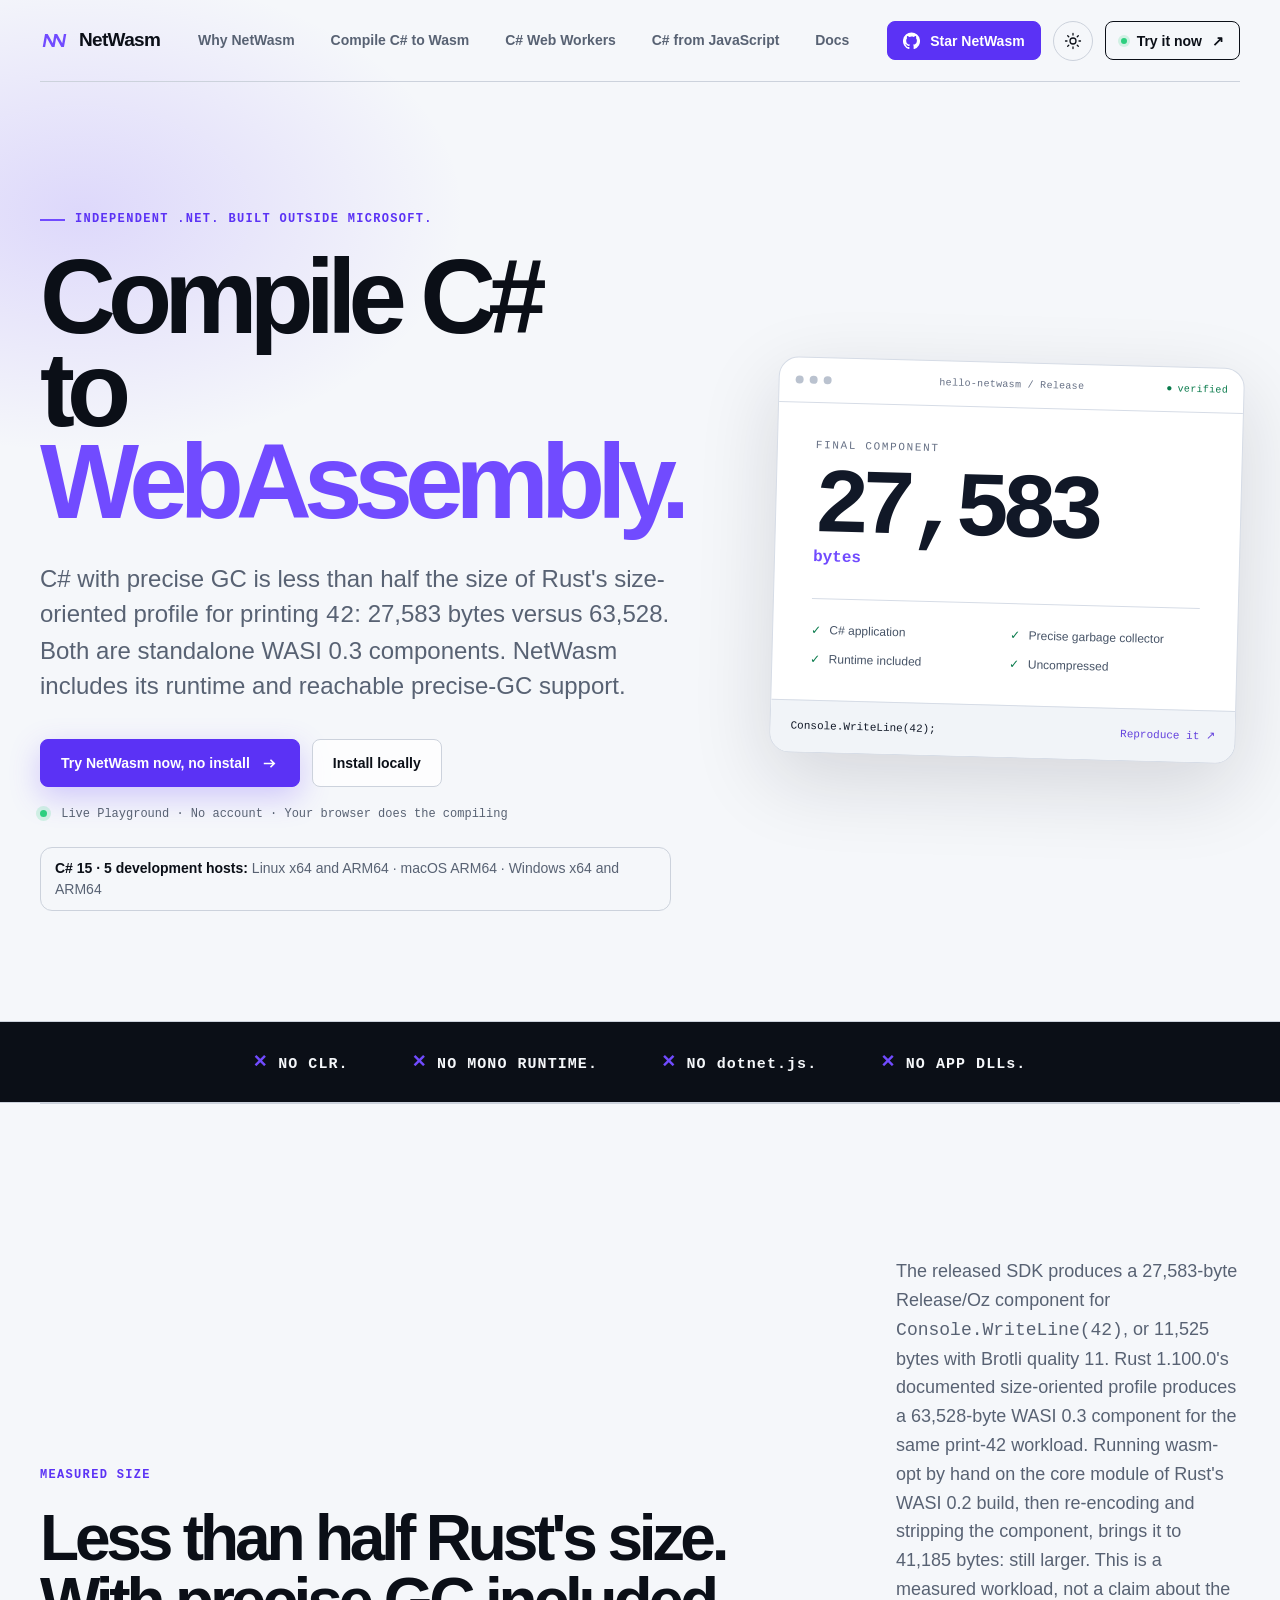
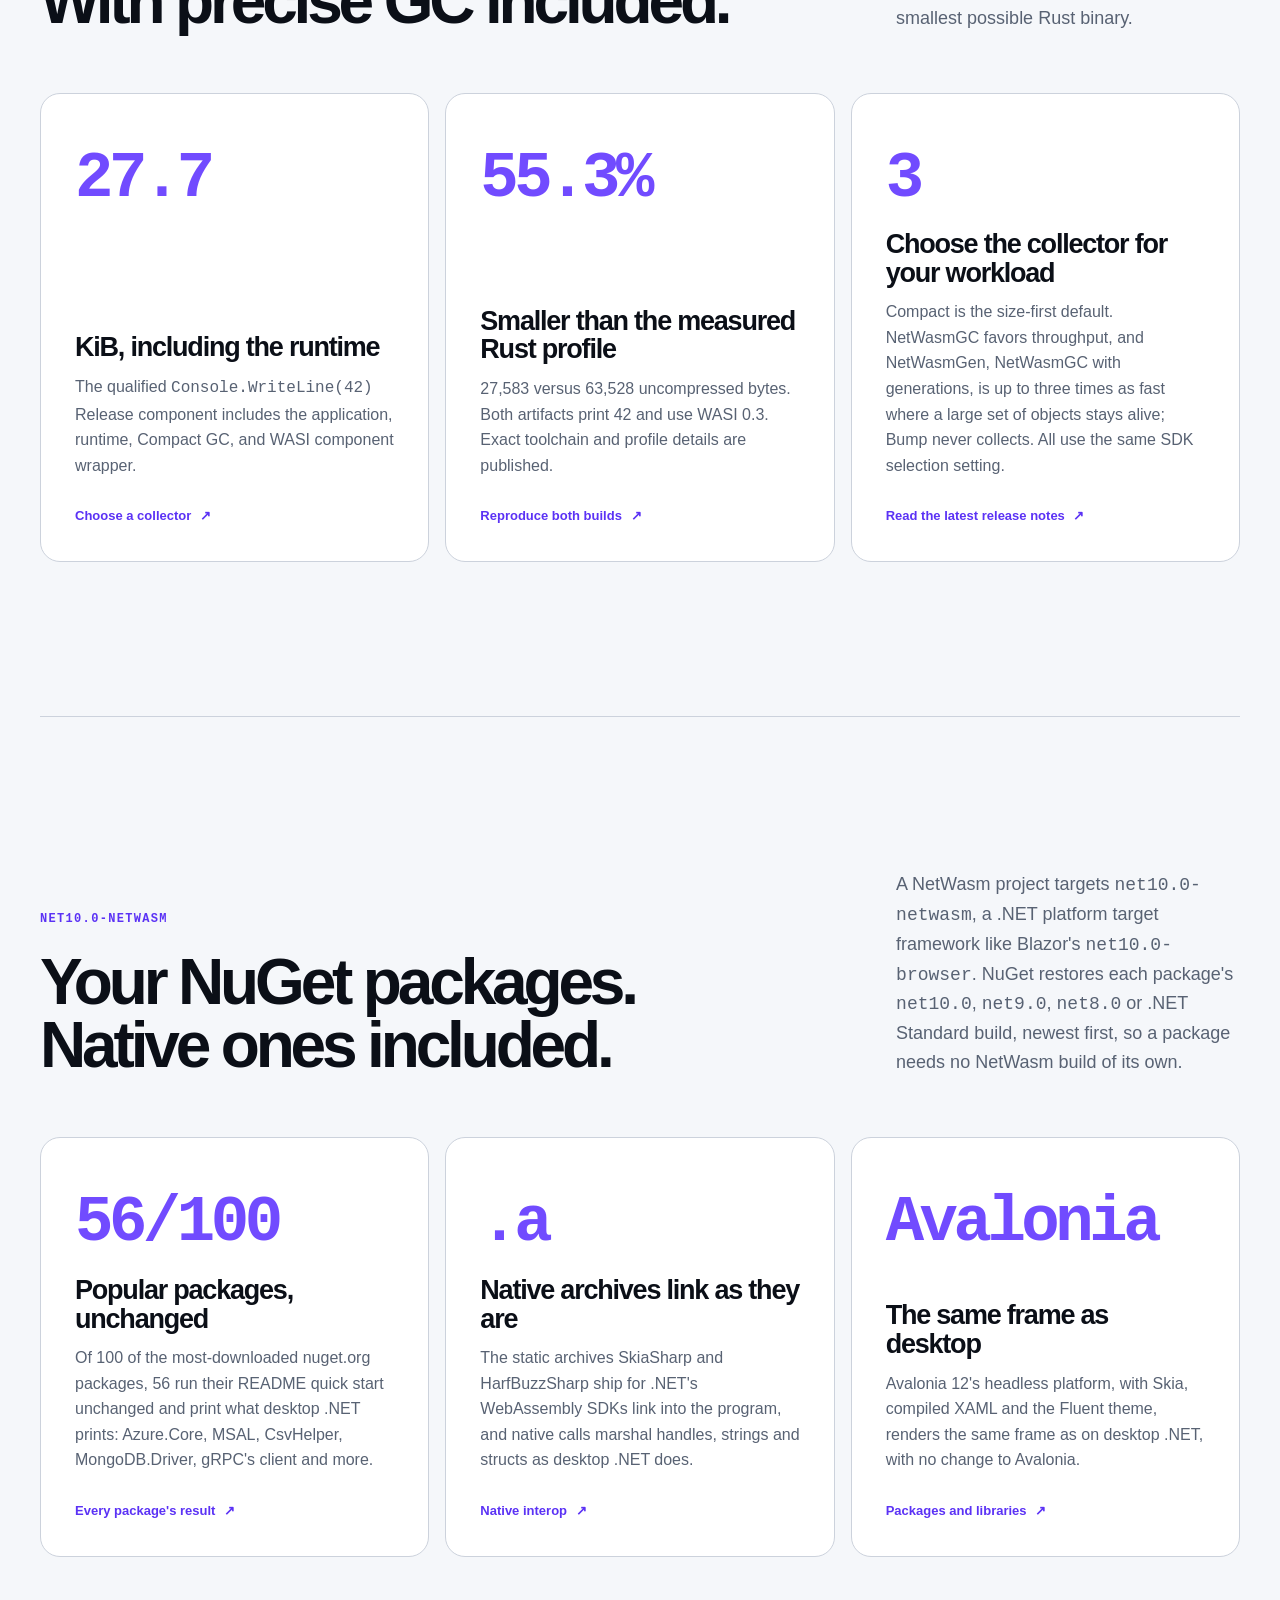
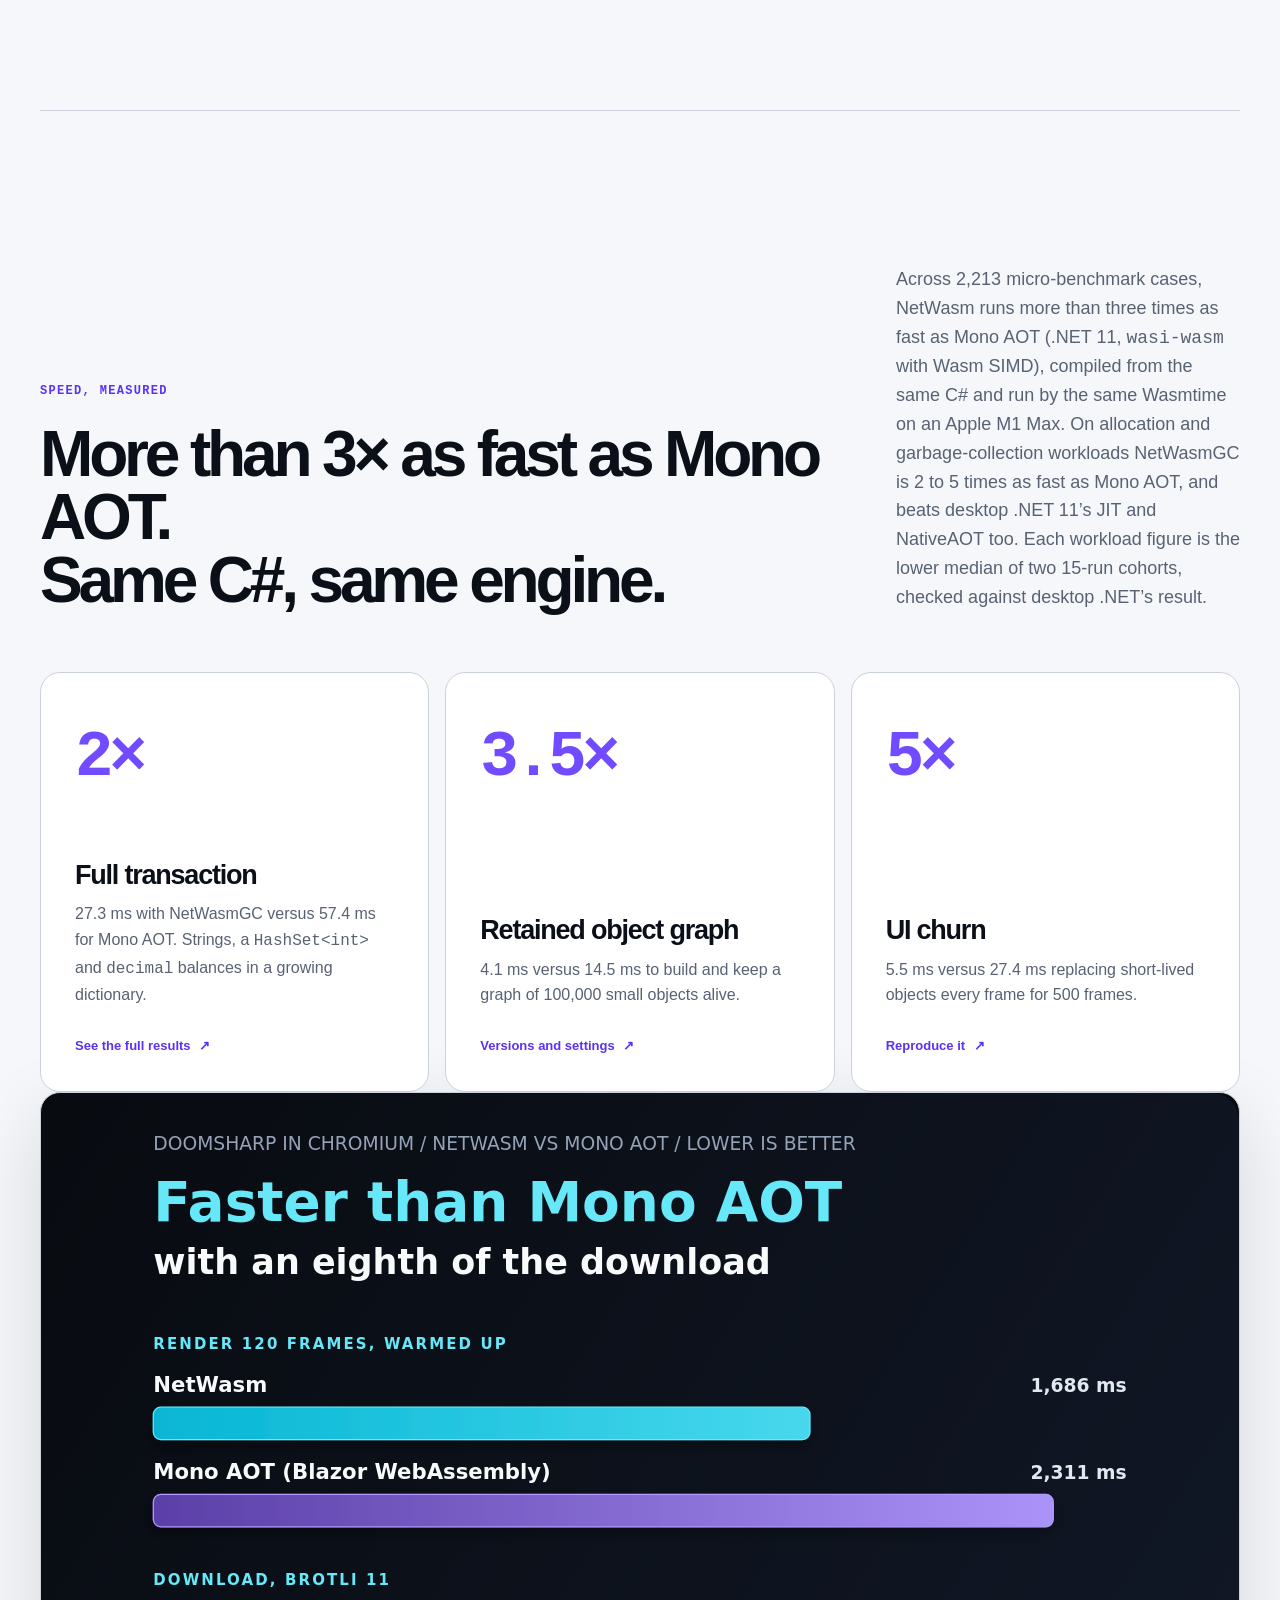
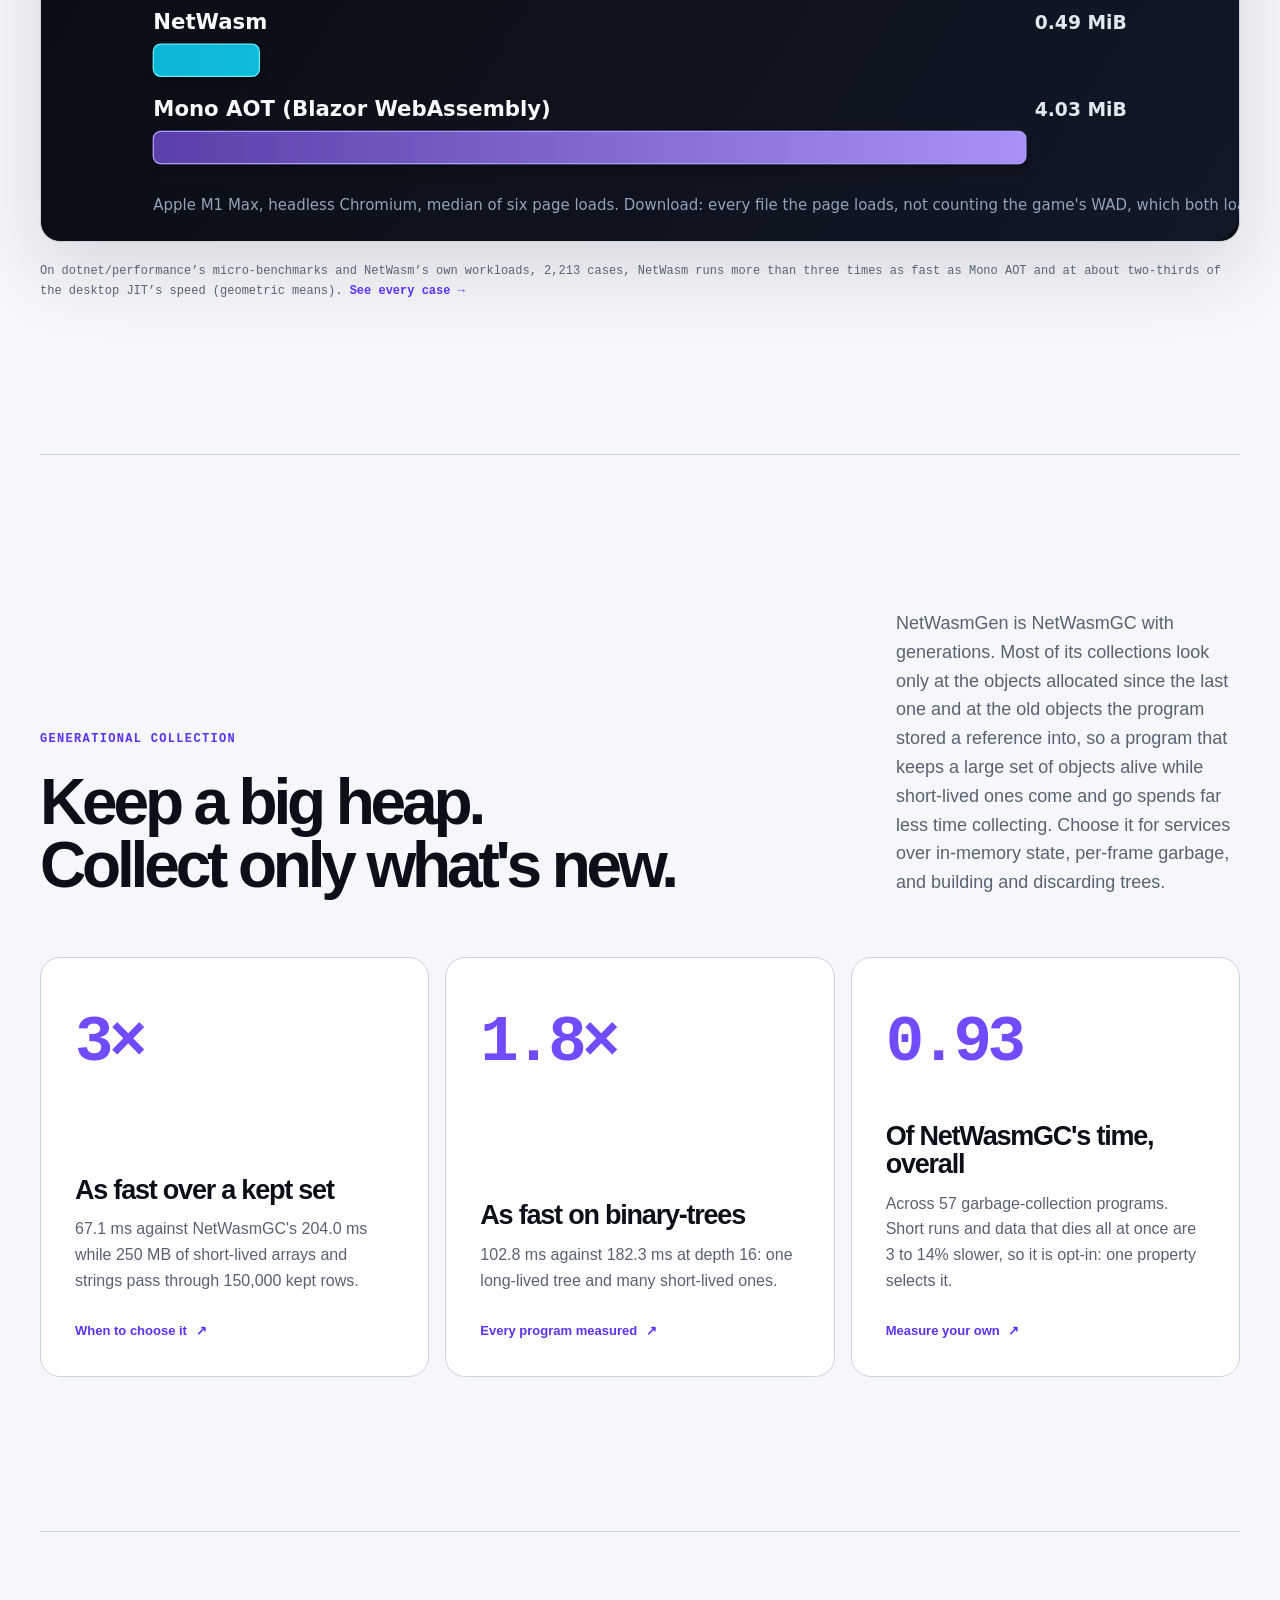
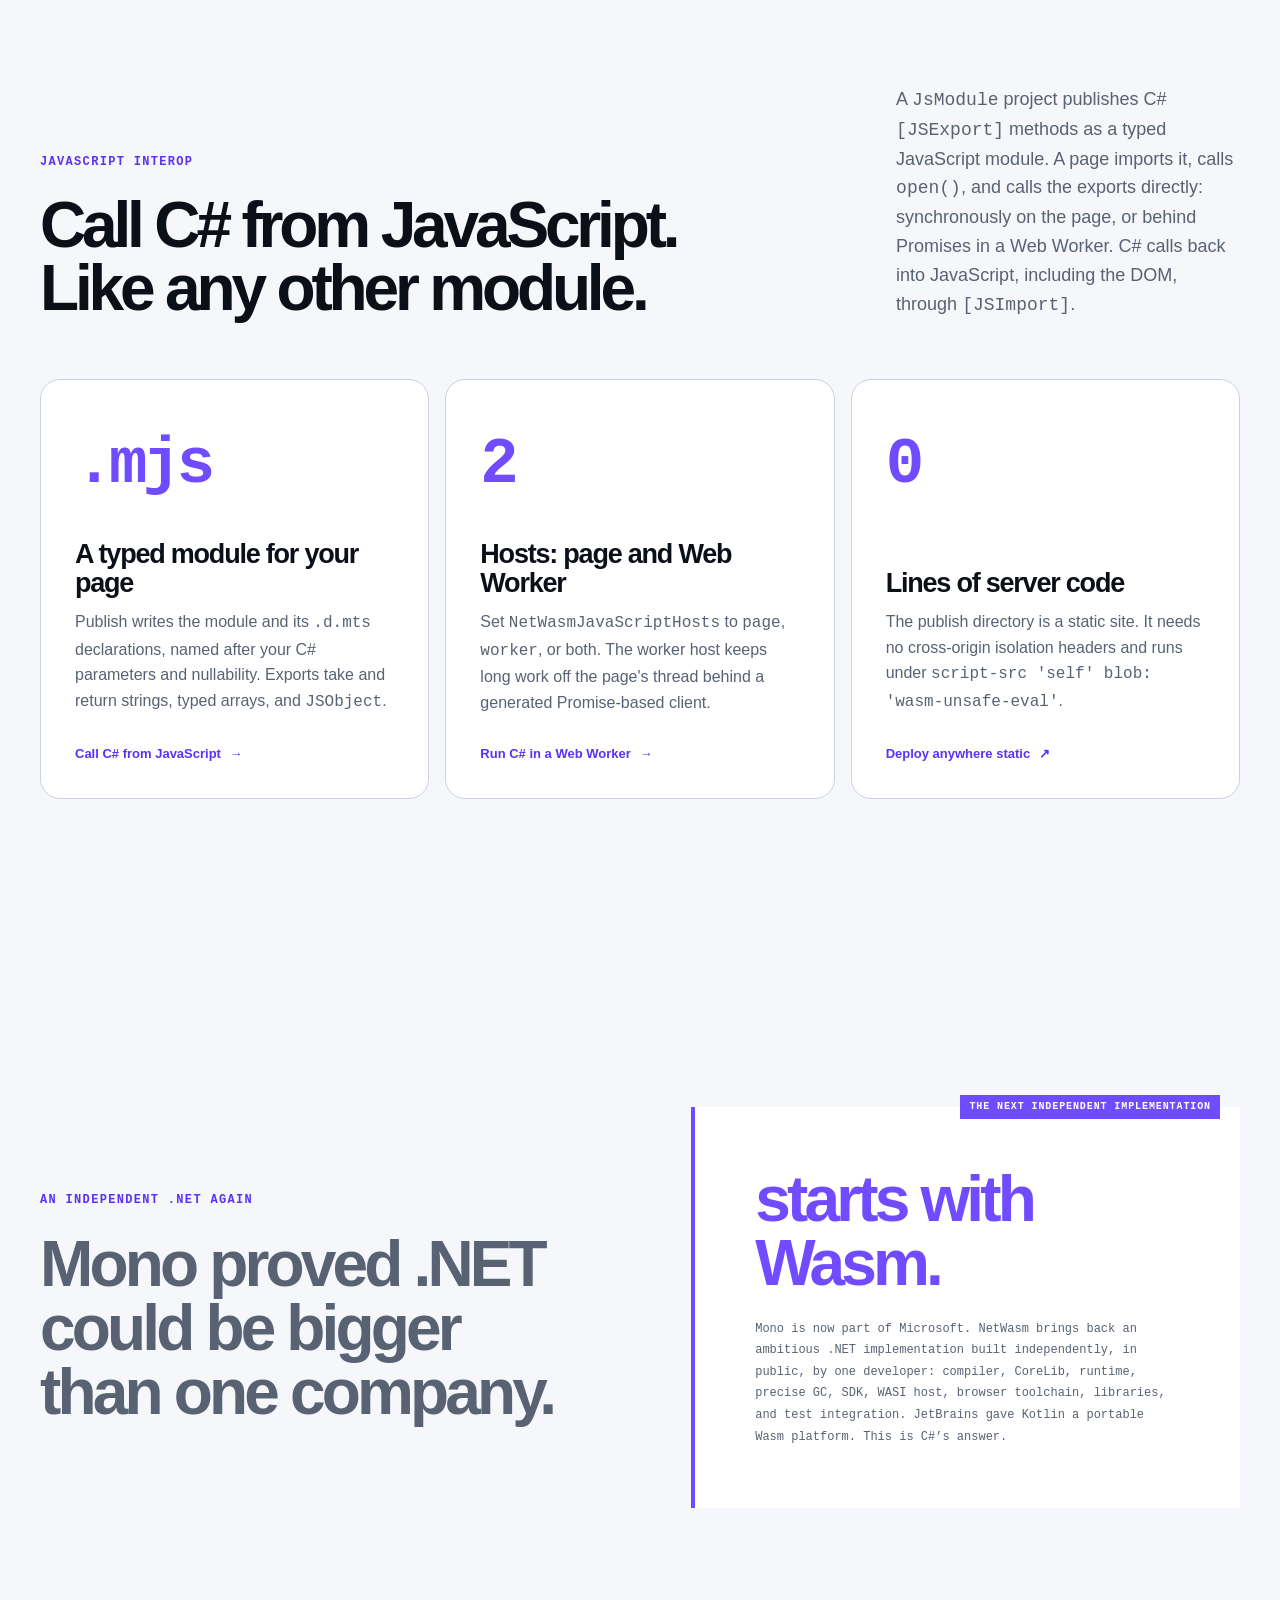
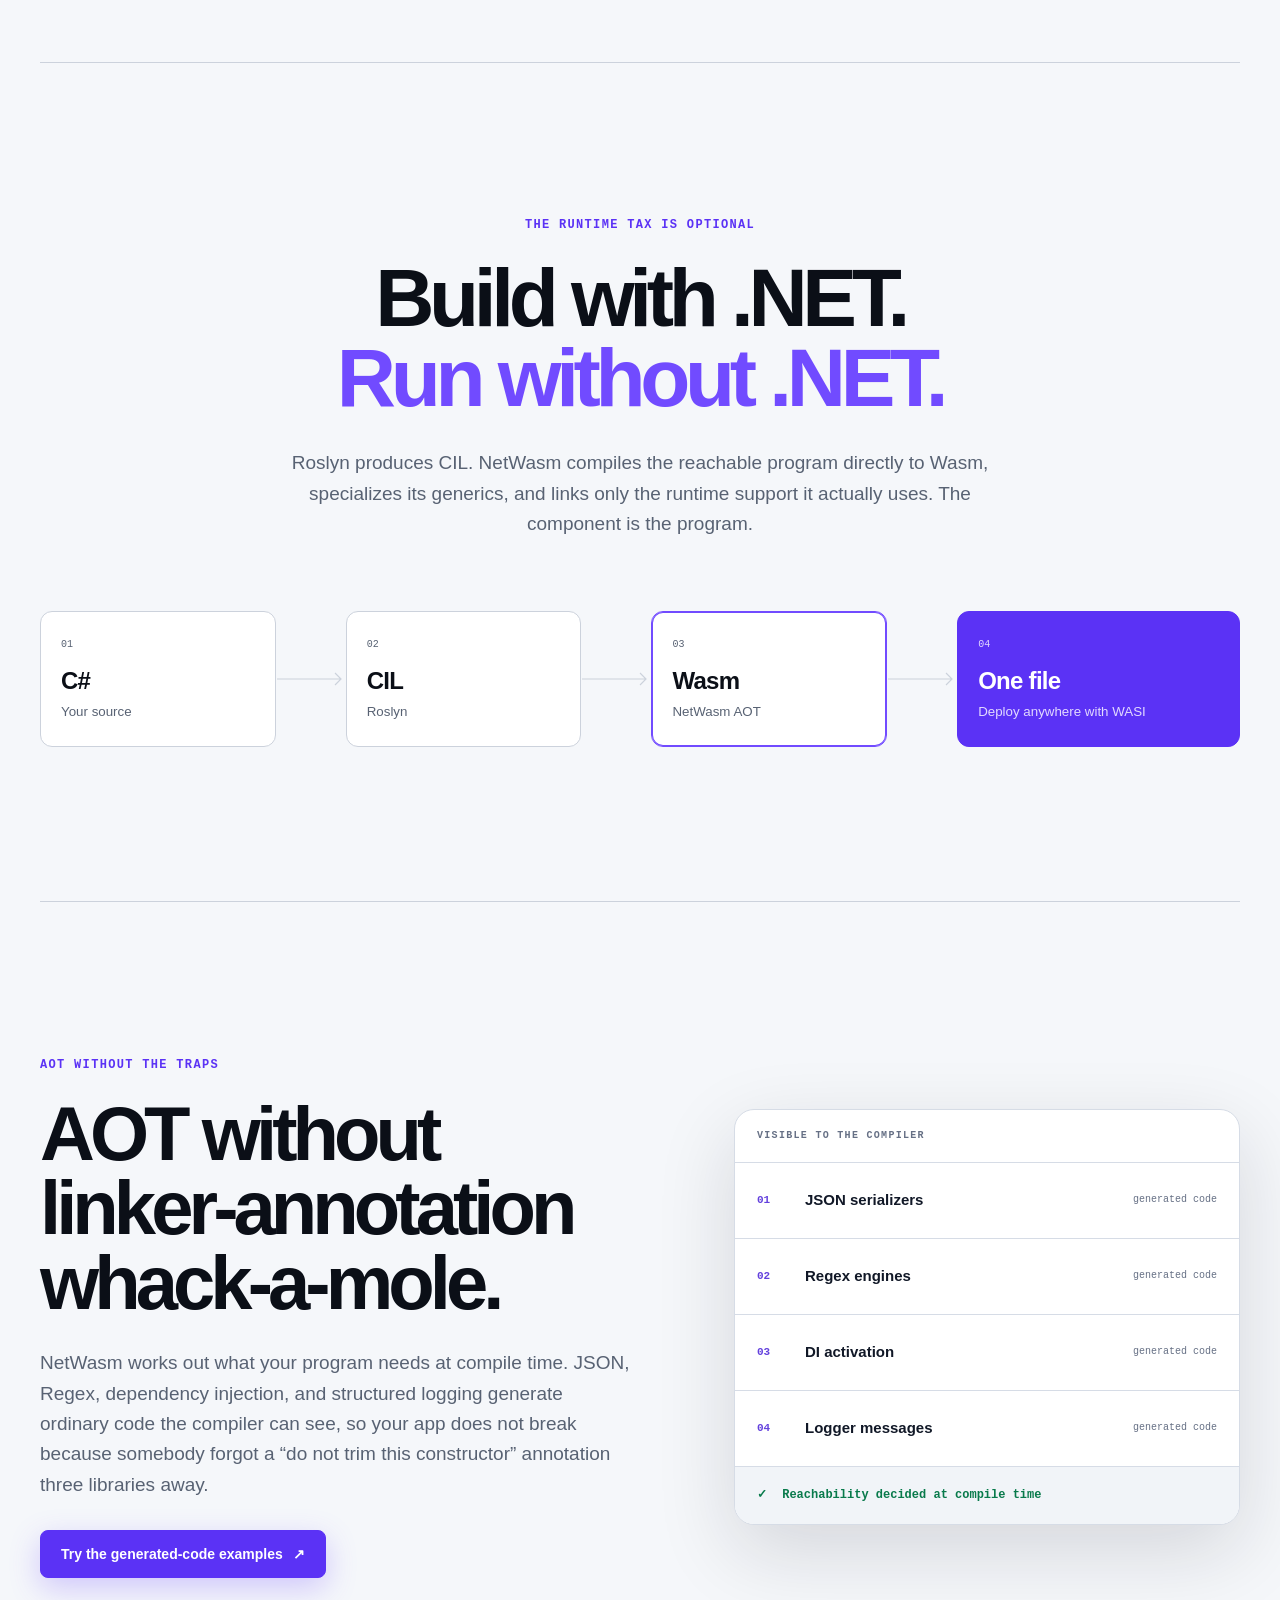
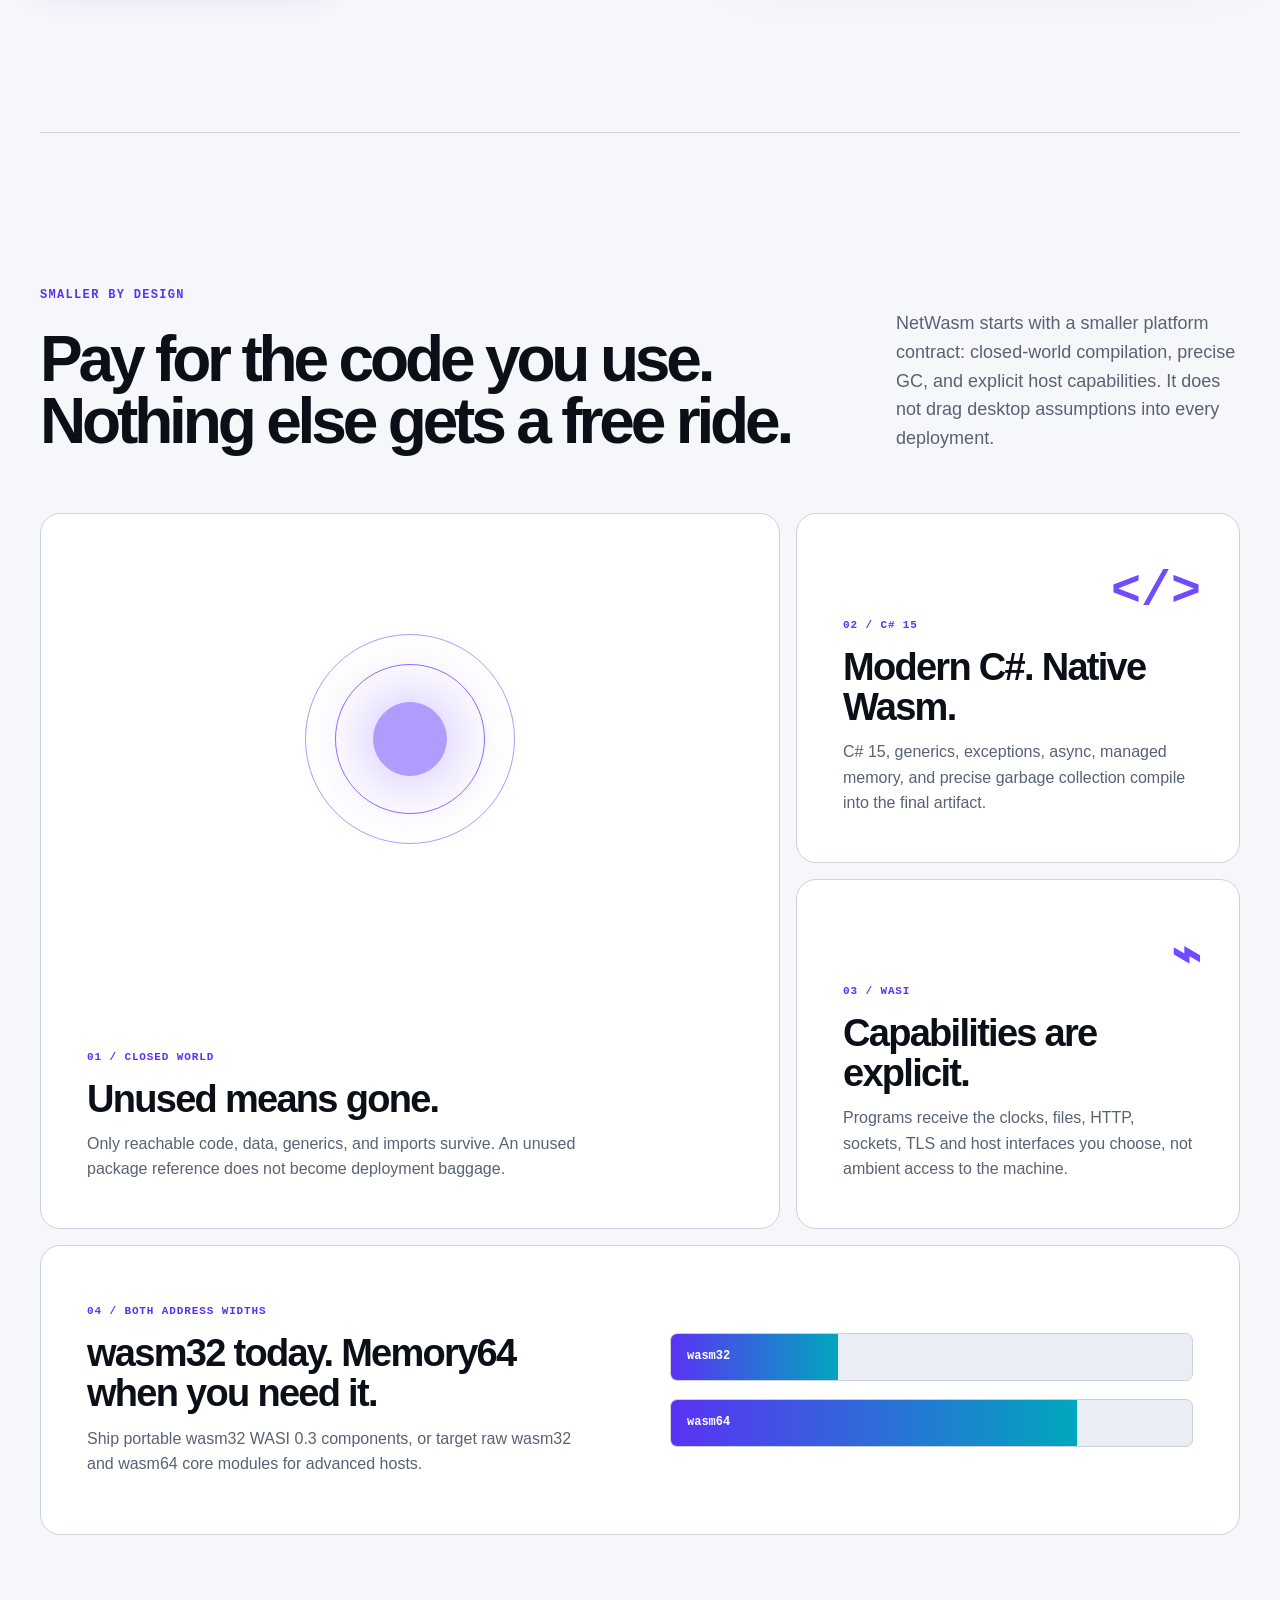
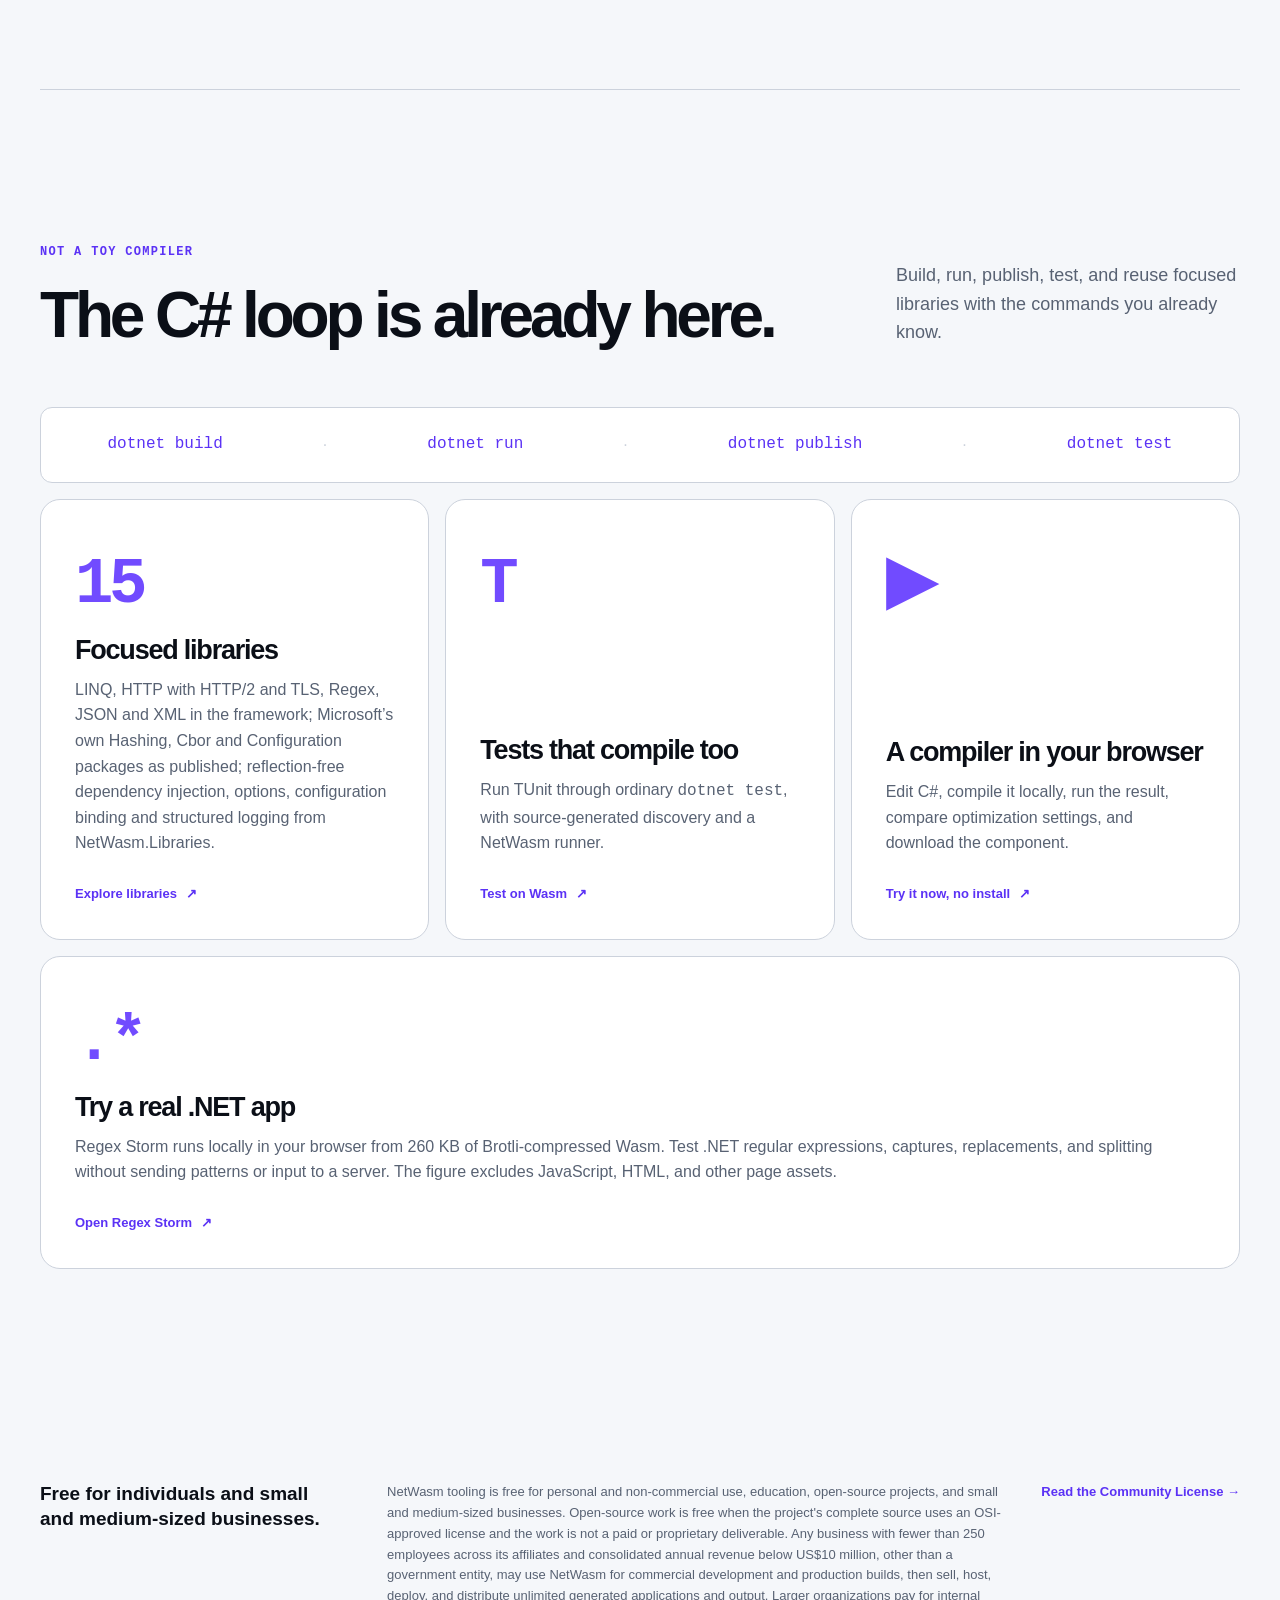
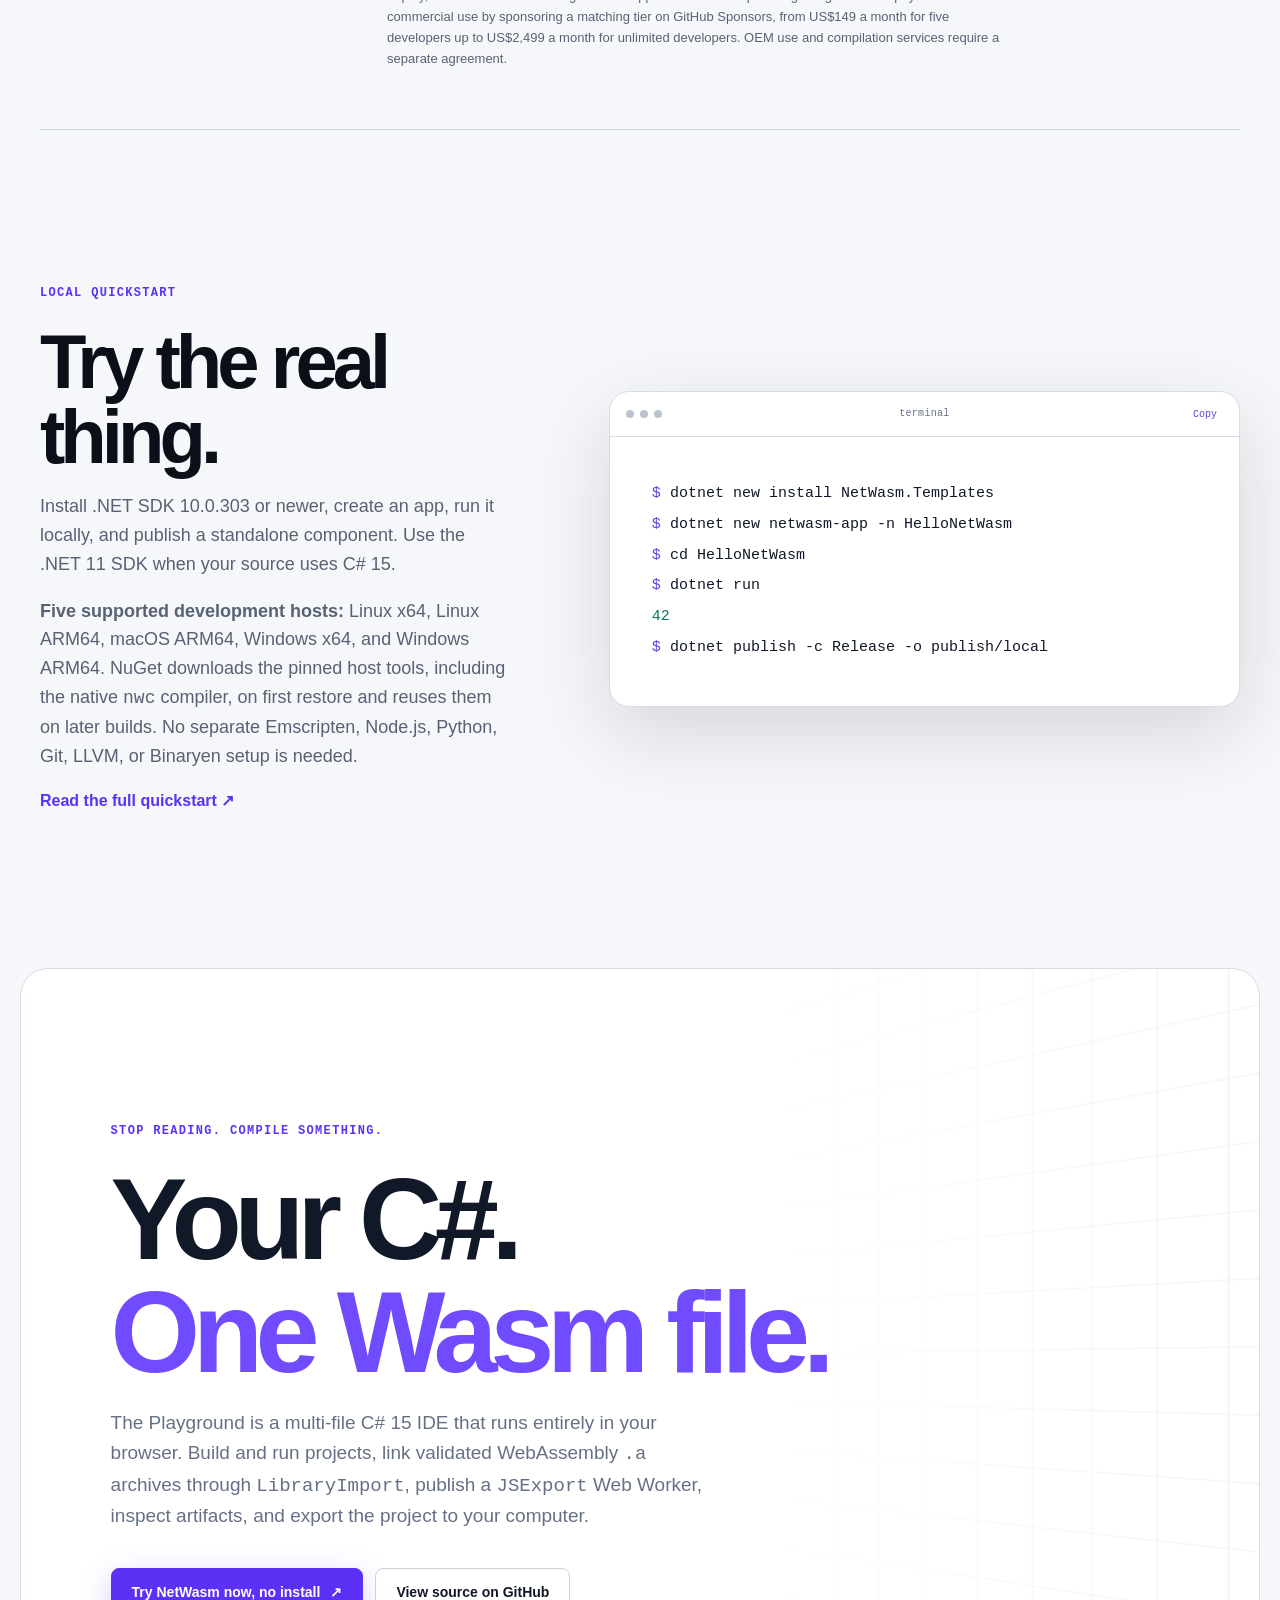
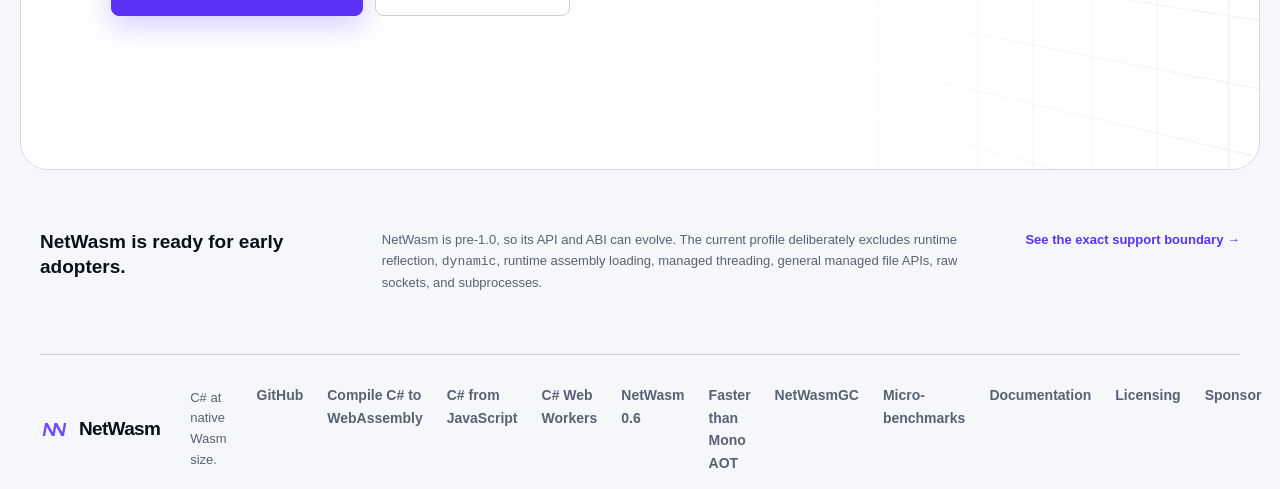
==== commit 3de2a1dc: "Logo: the NW zigzag leaned 10 degrees, with flat-cut ends The favicons, touch icon and header mark t" ====
--- a/index.html
+++ b/index.html
@@ -16,9 +16,9 @@
     <meta name="twitter:description" content="C# with precise GC: 27,583 bytes for printing 42, less than half the measured Rust size profile. Compile standalone WebAssembly with NetWasm.">
     <meta name="twitter:image" content="https://www.netwasm.com/og-card-27583.png">
     <link rel="canonical" href="https://www.netwasm.com/">
-    <link rel="icon" href="favicon.svg" type="image/svg+xml" sizes="any">
-    <link rel="icon" href="favicon-32.png" type="image/png" sizes="32x32">
-    <link rel="apple-touch-icon" href="apple-touch-icon.png" sizes="180x180">
+    <link rel="icon" href="favicon-slanted.svg" type="image/svg+xml" sizes="any">
+    <link rel="icon" href="favicon-slanted-32.png" type="image/png" sizes="32x32">
+    <link rel="apple-touch-icon" href="apple-touch-icon-slanted.png" sizes="180x180">
     <link rel="preconnect" href="https://github.com">
     <title>NetWasm: Compile C# to WebAssembly at native Wasm size</title>
     <script type="application/ld+json">
@@ -48,7 +48,7 @@
     <header class="site-header">
       <a class="brand" href="#top" aria-label="NetWasm home">
         <svg class="brand-mark" viewBox="0 0 40 40" aria-hidden="true">
-          <path d="M7 29V11l13 18V11l13 18V11"/>
+          <path d="M3.76 29.00 6.94 11.00 10.62 11.00 17.66 23.90 19.94 11.00 23.62 11.00 30.66 23.90 32.94 11.00 36.24 11.00 33.06 29.00 29.38 29.00 22.34 16.10 20.06 29.00 16.38 29.00 9.34 16.10 7.06 29.00Z"/>
         </svg>
         <span>NetWasm</span>
       </a>
@@ -453,7 +453,7 @@
 
     <footer>
       <a class="brand" href="#top" aria-label="NetWasm home">
-        <svg class="brand-mark" viewBox="0 0 40 40" aria-hidden="true"><path d="M7 29V11l13 18V11l13 18V11"/></svg>
+        <svg class="brand-mark" viewBox="0 0 40 40" aria-hidden="true"><path d="M3.76 29.00 6.94 11.00 10.62 11.00 17.66 23.90 19.94 11.00 23.62 11.00 30.66 23.90 32.94 11.00 36.24 11.00 33.06 29.00 29.38 29.00 22.34 16.10 20.06 29.00 16.38 29.00 9.34 16.10 7.06 29.00Z"/></svg>
         <span>NetWasm</span>
       </a>
       <p>C# at native Wasm size.</p>
--- a/styles.css
+++ b/styles.css
@@ -129,11 +129,7 @@
 .brand-mark {
   width: 29px;
   height: 29px;
-  fill: none;
-  stroke: var(--accent);
-  stroke-width: 3.3;
-  stroke-linecap: square;
-  stroke-linejoin: bevel;
+  fill: var(--accent);
 }
 .site-header nav { display: flex; gap: clamp(18px, 2.8vw, 38px); }
 .site-header nav a, .footer-links a {
